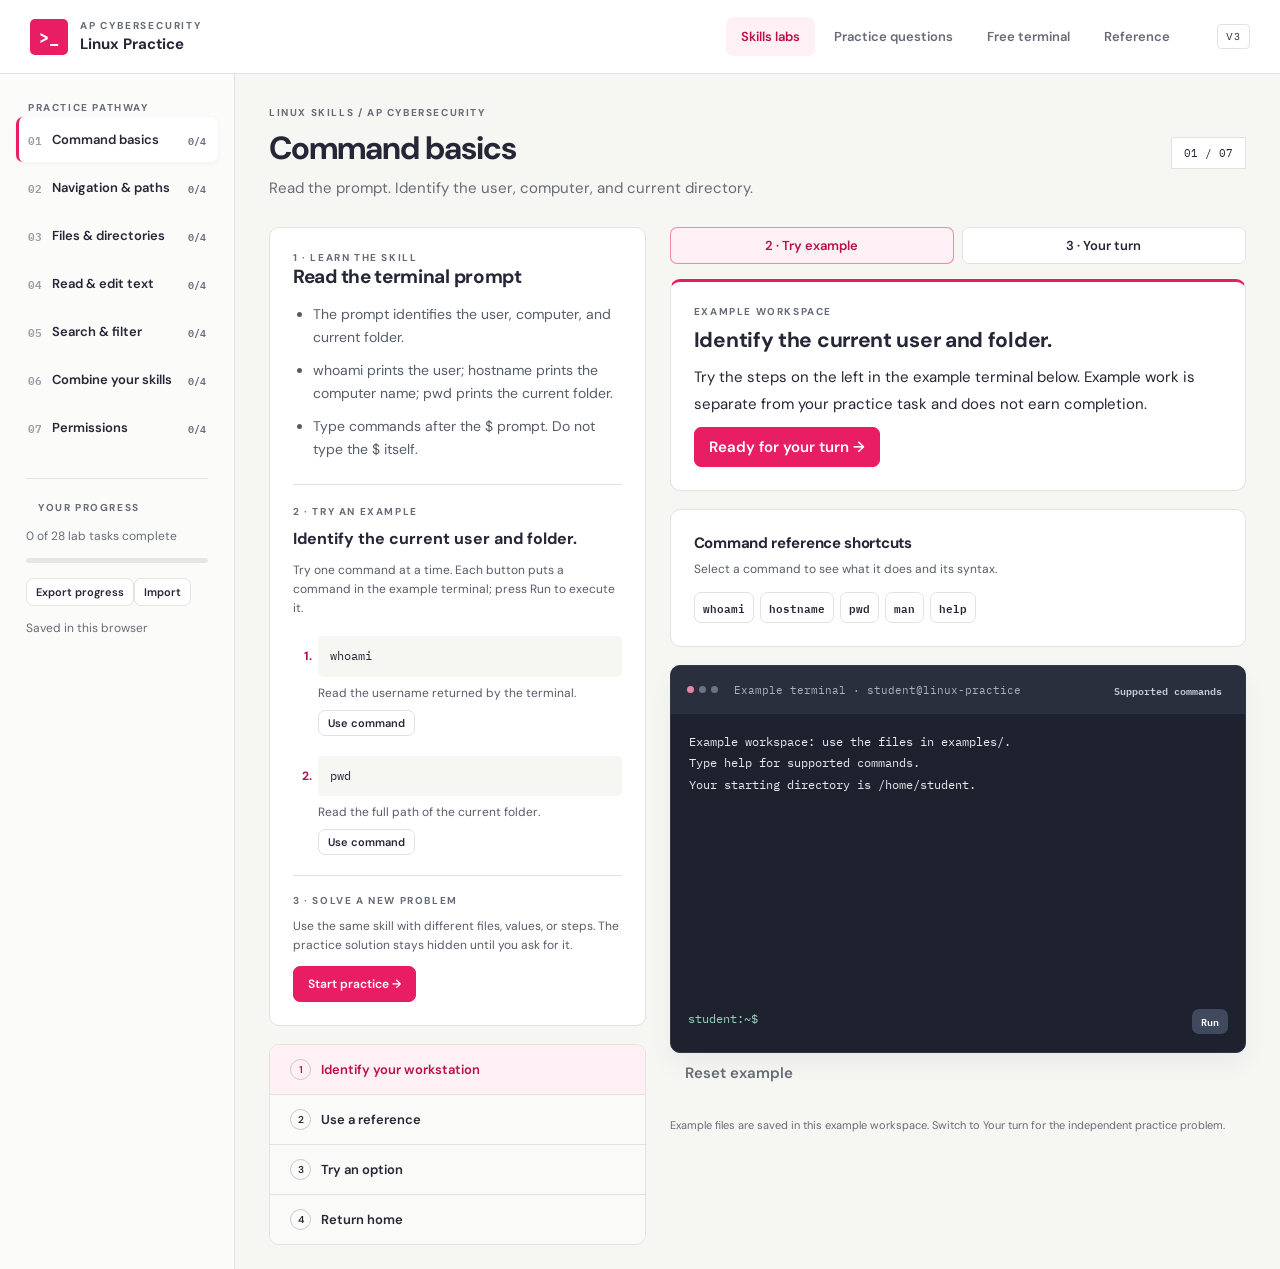
==== index.html @ 752f6fac "Release V3: guided examples and independent practice" ====
<!doctype html>
<html lang="en"><head><meta charset="utf-8"><meta name="viewport" content="width=device-width,initial-scale=1"><meta name="description" content="Linux command practice: hands-on tasks, a practice terminal, command reference, and quiz preparation for AP Cybersecurity."><title>Linux Practice · AP Cybersecurity</title><style>@import url('https://fonts.googleapis.com/css2?family=DM+Sans:wght@400;500;600;700&family=IBM+Plex+Mono:wght@400;500;600&display=swap');
:root{--pink:#e91d63;--pink-dark:#ba1048;--ink:#252736;--muted:#666b76;--paper:#f6f6f3;--line:#e2e3df;--green:#166d54;--mono:'IBM Plex Mono',Consolas,monospace;--sans:'DM Sans',system-ui,sans-serif}*{box-sizing:border-box}body{margin:0;font-family:var(--sans);color:var(--ink);background:var(--paper);font-size:15px}button,input,select,textarea{font:inherit}button{cursor:pointer}button:disabled{cursor:default;opacity:.5}button,a,input,textarea,select{outline-offset:4px}button:focus-visible,a:focus-visible,input:focus-visible,textarea:focus-visible,select:focus-visible{outline:3px solid #e91d6380}button{border:1px solid var(--line);background:white;border-radius:7px;padding:9px 14px;color:var(--ink);font-weight:600}button:hover{border-color:#aeb0b8}button.primary{background:var(--pink);border-color:var(--pink);color:white}button.primary:hover{background:var(--pink-dark)}button.quiet{background:transparent;border-color:transparent;color:var(--muted)}code,kbd{font-family:var(--mono);font-size:.9em}code{background:#f1f0ed;padding:2px 5px;border-radius:3px}pre{white-space:pre-wrap;font-family:var(--mono);font-size:13px;line-height:1.7}a{color:var(--pink-dark)}header{background:#fff;border-bottom:1px solid var(--line);display:flex;align-items:center;gap:32px;padding:17px 30px;position:sticky;top:0;z-index:5}.brand{display:flex;align-items:center;gap:12px;font-weight:700;white-space:nowrap}.brand-icon{background:var(--pink);color:white;font-family:var(--mono);padding:7px 9px;border-radius:5px;font-size:17px}.brand small{display:block;font-size:10px;color:var(--muted);letter-spacing:1.8px;margin-bottom:2px}.topnav{display:flex;gap:4px;margin-left:auto}.topnav button{border:0;background:transparent;color:var(--muted);padding:11px 15px;font-size:13px}.topnav button.active{color:var(--pink-dark);background:#fff0f5}.draft{font-size:10px;border:1px solid var(--line);padding:5px 8px;border-radius:4px;letter-spacing:1px}.layout{display:grid;grid-template-columns:235px minmax(0,1fr);min-height:calc(100vh - 78px)}aside{border-right:1px solid var(--line);padding:27px 16px;background:#fbfbf9}aside .eyebrow{padding-left:12px}.eyebrow{font-size:10px;font-weight:700;letter-spacing:1.6px;color:var(--muted);text-transform:uppercase}.module{display:flex;align-items:center;gap:10px;border:0;background:transparent;text-align:left;width:100%;padding:13px 12px;margin:3px 0;font-size:13px;border-radius:7px}.module.active{background:white;box-shadow:0 1px 5px #1c24340b;border-left:3px solid var(--pink);padding-left:9px}.module .num{font-family:var(--mono);font-size:11px;color:#989ba3}.module .count{margin-left:auto;font-family:var(--mono);font-size:10px;color:var(--muted)}.module.done .num{color:var(--green)}.sidebar-bottom{border-top:1px solid var(--line);margin:28px 10px 0;padding-top:22px}.sidebar-bottom p{font-size:12px;line-height:1.7;color:var(--muted)}.progress-track{height:5px;background:#e7e7e2;border-radius:4px;margin:10px 0}.progress-track span{display:block;height:100%;background:var(--pink);border-radius:4px}.sidebar-bottom button{font-size:11px;padding:6px 9px;margin-top:5px}.workspace{padding:32px 34px 24px;min-width:0;max-width:1600px;width:100%;margin:auto}.heading{display:flex;justify-content:space-between;align-items:center;gap:20px;margin-bottom:27px}.heading h1{font-size:32px;letter-spacing:-1px;margin:8px 0 7px;font-weight:700}.heading p{color:var(--muted);margin:0;line-height:1.6}.unit-tag{border:1px solid var(--line);background:white;padding:8px 12px;font-family:var(--mono);font-size:11px;white-space:nowrap}.labgrid{display:grid;grid-template-columns:minmax(290px,.85fr) minmax(380px,1.3fr);gap:24px;align-items:start}.card{background:white;border:1px solid var(--line);border-radius:10px;overflow:hidden}.card-pad{padding:23px}.card h2{font-size:19px;letter-spacing:-.3px;margin:0 0 12px}.card p{font-size:14px;line-height:1.75;margin:10px 0;color:#565c68}.sample{background:#f7f7f4;border-left:3px solid #d8dad4;padding:12px 15px;margin:16px 0 0}.sample pre{margin:7px 0;color:#454958}.sample .eyebrow{font-size:9px}.tasks{border-top:1px solid var(--line)}.taskbutton{width:100%;border:0;border-radius:0;border-bottom:1px solid var(--line);display:flex;align-items:center;gap:10px;text-align:left;padding:14px 20px;background:#fafaf8;font-size:13px}.taskbutton:last-child{border-bottom:0}.taskbutton.selected{background:#fff0f5;color:var(--pink-dark)}.task-dot{border:1px solid #c7c9cf;width:21px;height:21px;border-radius:50%;font-size:10px;display:inline-grid;place-items:center;flex-shrink:0}.task-dot.complete{color:var(--green);border-color:var(--green);background:#edf8f3}.task-detail{margin-bottom:18px;border-top:3px solid var(--pink)}.task-detail h2{font-size:21px;line-height:1.3;margin:9px 0}.task-detail p{color:var(--ink);font-size:15px}.row{display:flex;align-items:center;gap:8px;flex-wrap:wrap}.row.between{justify-content:space-between}.pill{font-size:10px;padding:4px 8px;border-radius:20px;background:#f0f0ed;color:var(--muted);font-weight:600}.feedback{padding:12px 14px;border-radius:6px;margin-top:14px;font-size:13px;line-height:1.6;background:#f7f5eb;border:1px solid #e6dfc6;color:#655522}.feedback.success{background:#eaf7f0;border-color:#c9e5d6;color:#195a40}.feedback.error{background:#fff0f2;border-color:#f3d5dc;color:#942446}.hint{padding:12px 0;font-size:13px;color:var(--muted);line-height:1.7}.hint pre{background:#f7f7f4;padding:12px}.terminal{background:#1d222e;border:1px solid #303749;border-radius:10px;color:#e8eaf0;overflow:hidden;box-shadow:0 12px 24px #1820300c}.terminal-top{background:#292f3d;padding:12px 16px;display:flex;align-items:center;gap:7px;font-size:11px;font-family:var(--mono);color:#a9b0c0}.lights{display:flex;gap:5px;margin-right:9px}.lights i{height:7px;width:7px;display:block;border-radius:50%;background:#6d7383}.lights i:first-child{background:#e587a7}.terminal-top button{margin-left:auto;padding:3px 7px;color:#c8cdda;background:transparent;border:0;font-size:10px}.terminal-output{height:285px;overflow:auto;padding:17px 18px 8px;white-space:pre-wrap;overflow-wrap:anywhere;font:12px/1.8 var(--mono)}.terminal-output .command{color:#a2d9c5}.terminal-output .error{color:#ffabc4}.terminal-form{display:flex;gap:9px;align-items:flex-start;padding:10px 17px 18px;font:12px/1.7 var(--mono)}.prompt{color:#99d3bc;white-space:nowrap}.terminal-form input{flex:1;min-width:40px;color:white;background:transparent;border:0;padding:0;outline-offset:5px;font:inherit}.terminal-form button{background:#41495e;color:white;border:0;padding:4px 9px;font-size:10px}.terminal-note{font-size:11px;color:var(--muted);line-height:1.7;margin:10px 2px}.reference-strip{display:flex;gap:6px;flex-wrap:wrap;margin:16px 0}.reference-strip button{font-family:var(--mono);font-size:11px;padding:5px 8px}.vm{margin-top:18px;border:1px dashed #c9cdc6;padding:15px 18px;border-radius:8px}.vm summary{cursor:pointer;font-size:12px;font-weight:700}.vm p{font-size:13px;line-height:1.7;color:var(--muted);margin-bottom:0}.bottomnote{font-size:11px;color:var(--muted);margin-top:25px}.quiz-layout{display:grid;grid-template-columns:290px minmax(0,1fr);gap:24px}.topic-choice{display:flex;align-items:center;gap:9px;margin:13px 0;font-size:13px}.topic-choice input{accent-color:var(--pink);width:16px;height:16px}.field{display:block;font-size:12px;font-weight:600;margin:20px 0 7px}select,.answer{width:100%;background:white;border:1px solid #cdd0d6;padding:12px;border-radius:6px}.answer{font-family:var(--mono);font-size:15px}.quiz-main{padding:30px;min-height:400px}.quiz-main h2{font-size:25px;line-height:1.4;margin:20px 0}.quiz-prompt{font-size:20px;line-height:1.5;margin:24px 0}.question-kind{font-size:10px;letter-spacing:1px;text-transform:uppercase;color:var(--pink-dark);font-weight:700}.option{display:block;text-align:left;width:100%;padding:14px;margin:9px 0;font-size:14px;font-weight:400}.option.selected{border:2px solid var(--pink);background:#fff5f8;padding:13px}.quiz-tools{margin-top:22px}.empty-mark{font:40px var(--mono);color:var(--pink);margin:15px 0}.stats{display:flex;gap:30px;margin:25px 0}.stat strong{display:block;font-size:30px}.stat span{font-size:12px;color:var(--muted)}.review-item{border-top:1px solid var(--line);padding:15px 0}.review-item p{margin:6px 0}.reference-grid{display:grid;grid-template-columns:repeat(3,minmax(0,1fr));gap:16px}.reference-entry{padding:20px}.reference-entry h2{font-family:var(--mono);color:var(--pink-dark);font-size:17px}.reference-entry pre{font-size:12px;margin:0;line-height:1.8}.search-input{width:100%;max-width:450px;padding:12px 15px;border:1px solid var(--line);border-radius:6px;margin:0 0 20px}.sandbox-layout{max-width:1000px;margin:auto}.sandbox-layout .terminal-output{height:420px}.sandbox-layout h2{font-size:20px}.sandbox-layout p{color:var(--muted);line-height:1.7}dialog{border:1px solid var(--line);border-radius:10px;padding:24px;width:min(700px,94vw);box-shadow:0 20px 100px #0004}dialog::backdrop{background:#11182770}dialog h2{font-size:20px;margin-top:0}dialog textarea{width:100%;height:300px;border:1px solid var(--line);padding:14px;font:14px/1.7 var(--mono);resize:vertical}.storage-status{font-size:10px;color:var(--muted);line-height:1.6}footer{margin-top:20px;color:var(--muted);font-size:11px}.sr-only{position:absolute;left:-10000px;top:auto;width:1px;height:1px;overflow:hidden}[hidden]{display:none!important}.skip{position:absolute;left:10px;top:-80px;z-index:99;background:white;padding:10px}.skip:focus{top:10px}#toast{position:fixed;bottom:20px;right:20px;background:#252736;color:white;padding:14px 20px;border-radius:8px;z-index:20;font-size:13px;max-width:90vw}
@media(min-width:1600px){.terminal-output{height:350px}.workspace{padding-top:40px}.labgrid{gap:30px}}
@media(max-width:1150px){header{padding:15px 20px;gap:10px}.layout{grid-template-columns:190px 1fr}.workspace{padding:25px 22px}.labgrid{grid-template-columns:1fr}.left-column{display:grid;grid-template-columns:1.2fr 1fr;gap:12px}.tasks{border:1px solid var(--line);border-radius:8px}.lesson-card{border:0}.lesson-card .card-pad{padding:10px 0}.reference-grid{grid-template-columns:repeat(2,1fr)}.quiz-layout{grid-template-columns:240px 1fr}}
@media(max-width:760px){header{position:static;flex-wrap:wrap}.brand{font-size:14px}.brand small{font-size:9px}.draft{margin-left:auto}.topnav{order:3;width:100%;justify-content:space-between;margin:6px 0 0}.topnav button{padding:9px 10px;font-size:12px}.layout{display:block}aside{padding:12px;border-right:0;border-bottom:1px solid var(--line)}aside>.eyebrow{display:none}.module-list{display:flex;overflow:auto;gap:5px}.module{min-width:165px;margin:0;padding:10px;font-size:12px}.sidebar-bottom{margin:8px 0 0;padding:10px 4px;display:flex;gap:10px;align-items:center;flex-wrap:wrap}.sidebar-bottom p,.sidebar-bottom .storage-status{margin:0}.sidebar-bottom .progress-track{width:70px}.sidebar-bottom .eyebrow{display:none}.workspace{padding:22px 16px}.heading{align-items:flex-start}.heading h1{font-size:27px}.unit-tag{display:none}.heading p{font-size:13px}.left-column{display:block}.lesson-card .card-pad{padding:0 0 18px}.tasks{margin-bottom:20px}.quiz-layout{display:block}.quiz-settings{margin-bottom:20px}.quiz-settings .topic-list{display:grid;grid-template-columns:1fr 1fr;gap:0 8px}.quiz-main{padding:22px}.reference-grid{grid-template-columns:1fr}.terminal-form{flex-wrap:wrap}.terminal-form input{min-width:100px}.prompt{font-size:10px}.terminal-output{font-size:11px}.terminal-form button{display:block}.card-pad{padding:19px}}
@media(prefers-reduced-motion:no-preference){button{transition:background .14s,border-color .14s}}

.command-shortcuts{margin-bottom:18px}.command-shortcuts h2{font-size:15px;margin:0}.command-shortcuts p{font-size:12px;margin:6px 0 12px}.command-shortcuts .reference-strip{margin:0}

.quiz-reference-entry{padding:12px 0;border-bottom:1px solid var(--line)}.quiz-reference-entry:last-child{border-bottom:0}.quiz-reference-entry pre{margin:0;font-weight:600;overflow-wrap:anywhere}.quiz-reference-entry p{margin:4px 0 0}

/* Task-specific lessons and separate example workspaces. */
.lesson-card .lesson-points{padding-left:20px;margin:14px 0 22px;font-size:14px;line-height:1.65;color:#565c68}.lesson-points li+li{margin-top:10px}
.worked-example{border-top:1px solid var(--line);padding-top:20px}.worked-example h3{font-size:16px;line-height:1.5;margin:9px 0}.worked-example .example-intro{font-size:12px;line-height:1.6}
.example-steps{padding-left:22px;margin:18px 0}.example-steps li{padding-left:3px;margin-bottom:20px}.example-steps li::marker{font-size:12px;font-weight:700;color:var(--pink-dark)}.example-steps pre{padding:10px 12px;background:#f6f6f3;border-radius:5px;overflow-wrap:anywhere;font-size:12px;line-height:1.7;margin:0}.example-steps p{font-size:12px;line-height:1.6;margin:7px 0}.example-steps button{font-size:11px;padding:5px 9px}
.lesson-next{border-top:1px solid var(--line);padding-top:18px}.lesson-next p{font-size:12px;line-height:1.6}.lesson-next button{font-size:12px}.left-column>.tasks{margin-top:18px}
.lab-modes{display:flex;gap:8px;margin-bottom:15px}.lab-modes button{flex:1;font-size:13px}.lab-modes button.active{background:#fff0f5;color:var(--pink-dark);border-color:#e91d6380}
@media(max-width:1150px){.left-column{display:block}.lesson-card{border:1px solid var(--line)}.lesson-card .card-pad{padding:22px}.left-column>.tasks{margin:16px 0 22px}}
</style></head>
<body><a class="skip" href="#main">Skip to practice</a><header><div class="brand"><span class="brand-icon" aria-hidden="true">&gt;_</span><div><small>AP CYBERSECURITY</small>Linux Practice</div></div><nav class="topnav" aria-label="Practice areas"><button data-view="labs">Skills labs</button><button data-view="quiz">Practice questions</button><button data-view="sandbox">Free terminal</button><button data-view="reference">Reference</button></nav><span class="draft">V3</span></header><div class="layout"><aside id="sidebar"></aside><main class="workspace" id="main" tabindex="-1"></main></div><div id="terminal-announcement" class="sr-only" aria-live="polite"></div><div id="toast" role="status" hidden></div><input type="file" id="import-file" accept="application/json,.json" hidden><dialog id="editor" aria-labelledby="editor-title"><h2 id="editor-title">Practice text editor</h2><p id="editor-path"></p><textarea id="editor-text" aria-label="File contents" spellcheck="false"></textarea><p id="editor-message"></p><div class="row"><button class="primary" id="save-editor">Save file</button><button id="close-editor">Cancel</button></div></dialog><dialog id="reference-dialog" aria-labelledby="reference-title"><h2 id="reference-title"></h2><pre id="reference-text"></pre><button id="close-reference">Close reference</button></dialog><script>const HOME='/home/student';
const MAN={
 pwd:'pwd\nPrint the current working directory.',ls:'ls [-aAl] [path]\nList entries. -a includes hidden entries and . and ..; -A omits . and ..; -l shows permissions and ownership.',cd:'cd [path]\nChange directory. No argument returns home. / is root, ~ is home, .. is the parent.',
 whoami:'whoami\nPrint the current username.',hostname:'hostname\nPrint the practice computer name.',mkdir:'mkdir [-p] directory...\nCreate directories. -p creates missing parent directories.',touch:'touch file...\nCreate an empty file if missing. Existing contents remain unchanged.',
 cat:'cat file...\nDisplay or concatenate file contents.',head:'head [-n number] file\nDisplay the first lines (10 by default).',tail:'tail [-n number] file\nDisplay the last lines (10 by default).',wc:'wc [-lwc] file...\nCount newline characters, words, and UTF-8 bytes.',
 cp:'cp [-r] source destination\nCopy a file. -r copies directories recursively.',mv:'mv source destination\nMove or rename a file or directory.',rm:'rm [-r] path...\nRemove files. -r removes directories recursively. Use rmdir for empty directories. This practice terminal does not implement interactive -i.',rmdir:'rmdir directory...\nRemove empty directories.',
 grep:'grep [-nicvF] pattern [file]\nPrint matching lines. -n adds line numbers, -i ignores case, -c counts matching lines, -v selects nonmatching lines, -F treats the pattern as literal text. Reads pipe input when no file is given.',find:'find [directory] [-name pattern] [-type f|d]\nFind matching paths recursively. Quote wildcard patterns, for example find . -name "*.txt".',
 echo:'echo [text...]\nDisplay text. > replaces file contents; >> appends. Quote text containing spaces or operators.',nano:'nano file\nOpen the practice text editor. Save changes to the same file.',chmod:'chmod mode file\nSet file permissions. Use three octal digits, or symbolic modes such as u+rw,go-rwx. Directory execute controls traversal.',
 history:'history\nDisplay commands entered in this practice area.',clear:'clear\nClear the terminal display. Command history remains available.',man:'man command\nRead a supported command reference. help lists commands.',help:'help\nList supported commands. This is a learning simulator, not a full Bash shell.',
 sort:'sort [file]\nSort lines alphabetically, or read pipe input.',uniq:'uniq [file]\nRemove adjacent duplicate lines, or read pipe input.'};
function tokenize(line){
 const ts=[];let v='',active=false,q=null;
 for(let i=0;i<line.length;i++) {const c=line[i];if(q){if(c===q)q=null;else if(c==='\\'&&q==='"'&&i+1<line.length)v+=line[++i];else v+=c;active=true;continue;}
 if(c==='"'||c==="'"){q=c;active=true;}else if(c==='\\'){if(i+1===line.length)throw Error('Trailing escape.');v+=line[++i];active=true;}else if(/\s/.test(c)){if(active){ts.push({v,op:false});v='';active=false;}}
 else if('|><;&'.includes(c)){if(active){ts.push({v,op:false});v='';active=false;}let op=c;if((c==='>'&&line[i+1]==='>')||(c==='&'&&line[i+1]==='&'))op+=line[++i];ts.push({v:op,op:true});}else{v+=c;active=true;}}
 if(q)throw Error('Unclosed quotation mark.');if(active)ts.push({v,op:false});return ts;
}
class Shell{
 constructor(snapshot){this.fs={};this.cwd=HOME;this.history=[];this.events=[];if(snapshot){this.fs=structuredClone(snapshot.fs);this.cwd=snapshot.cwd;this.history=snapshot.history||[];this.events=snapshot.events||[];}else this.seed();}
 seed(){const d=p=>this.fs[p]={type:'d',mode:0o755,owner:'student'};['/','/home',HOME,HOME+'/documents',HOME+'/documents/course',HOME+'/downloads',HOME+'/practice','/tmp','/etc'].forEach(d);
 const f=(p,text,mode=0o644)=>this.fs[p]={type:'f',text,mode,owner:'student'};
 f(HOME+'/documents/course/schedule.txt','Monday: Linux practice\nTuesday: Reading files\nWednesday: Searching\nThursday: Linux practice\nFriday: Review\n');
 f(HOME+'/documents/course/notes.txt','Paths identify locations.\nLinux names are case sensitive.\nOptions change command behavior.\nCopying preserves the source.\nMoving changes a location or name.\n');
 f(HOME+'/documents/.welcome.txt','Hidden files begin with a dot.\n');f(HOME+'/downloads/colors.txt','blue\nred\nblue\ngreen\n');
 f(HOME+'/documents/words.txt','Linux makes text searchable.\nlinux commands are case sensitive.\nPractice Linux every week.\nA final line with no keyword.\n');
 f(HOME+'/documents/visits.log','08:00 OPEN library\n08:05 CLOSE library\n08:10 OPEN studio\n08:15 OPEN library\n08:20 CLOSE studio\n');f(HOME+'/documents/private.txt','A practice file for permission exercises.\n',0o644);
 f('/etc/hostname','linux-practice\n');this.fs['/etc/hostname'].owner='root';this.fs['/etc'].owner='root';}
 snapshot(){return {fs:this.fs,cwd:this.cwd,history:this.history,events:this.events};}
 path(raw='.'){let p=raw==='~'?HOME:raw.startsWith('~/')?HOME+raw.slice(1):raw.startsWith('/')?raw:this.cwd+'/'+raw;const a=[];for(const bit of p.split('/')){if(!bit||bit==='.')continue;if(bit==='..')a.pop();else a.push(bit);}return '/'+a.join('/');}
 parent(p){return p.slice(0,p.lastIndexOf('/'))||'/';}
 can(p,bit){const n=this.fs[p];return !!n&&(((n.mode>>(n.owner==='student'?6:0))&bit)===bit);}
 traverse(p){let parent=this.parent(p);while(true){if(this.fs[parent]?.type!=='d')throw Error(parent+': No such directory');if(!this.can(parent,1))throw Error(parent+': Permission denied');if(parent==='/')break;parent=this.parent(parent);}}
 node(raw){const p=this.path(raw);this.traverse(p);const n=this.fs[p];if(!n)throw Error(raw+': No such file or directory');return [p,n];}
 read(raw){const [p,n]=this.node(raw);if(n.type!=='f')throw Error(raw+': Is a directory');if(!this.can(p,4))throw Error(raw+': Permission denied');return n.text;}
 write(raw,text,append=false){const p=this.path(raw),par=this.parent(p);this.node(par);if(this.fs[par].type!=='d')throw Error(par+': Not a directory');if(this.fs[p]?.type==='d')throw Error(raw+': Is a directory');if(this.fs[p]?!this.can(p,2):!this.can(par,3))throw Error(raw+': Permission denied');this.fs[p]={type:'f',mode:this.fs[p]?.mode??0o644,owner:this.fs[p]?.owner??'student',text:(append?(this.fs[p]?.text||''):'')+text};}
 children(p){return Object.keys(this.fs).filter(k=>k!==p&&this.parent(k)===p).sort();}
 glob(pattern){const re='^'+pattern.replace(/[.+^${}()|[\]\\]/g,'\\$&').replace(/\*/g,'.*').replace(/\?/g,'.')+'$';return new RegExp(re);}
 mode(n){return (n.type==='d'?'d':'-')+[6,3,0].map(s=>[4,2,1].map((b,i)=>n.mode>>s&b?'rwx'[i]:'-').join('')).join('');}
 run(line,record=true){try{const tokens=tokenize(line);if(!tokens.length)return {out:'',ok:true};if(record)this.history.push(line);let groups=[],g=[],join=null;for(const t of tokens){if(t.op&&[';','&&'].includes(t.v)){if(!g.length)throw Error('Missing command.');groups.push({tokens:g,join});g=[];join=t.v;}else g.push(t);}if(!g.length)throw Error('Missing command.');groups.push({tokens:g,join});let out='',edit=null,clear=false,status=0;for(const group of groups){if(group.join==='&&'&&status!==0)continue;try{const r=this.pipeline(group.tokens);out+=r.out;edit=r.edit||edit;clear=r.clear||clear;status=r.status||0;}catch(e){out+=e.message+'\n';status=1;}}return {out,ok:status===0,edit,clear};}catch(e){return {out:e.message+'\n',ok:false};}}
 pipeline(tokens){let redirect=null,append=false;const ri=tokens.findIndex(t=>t.op&&['>','>>'].includes(t.v));if(ri>=0){if(ri!==tokens.length-2||tokens[ri+1].op)throw Error('Use one filename after > or >>.');redirect=tokens[ri+1].v;append=tokens[ri].v==='>>';tokens=tokens.slice(0,ri);}const chunks=[[]];for(const t of tokens){if(t.op&&t.v==='|')chunks.push([]);else if(t.op)throw Error('Unsupported shell operator: '+t.v);else chunks.at(-1).push(t.v);}if(chunks.some(c=>!c.length))throw Error('Missing command before or after pipe.');let input=null,result;for(const args of chunks){const before=this.cwd;result=this.exec(args,input);this.events.push({type:'command',args,cwd:before,ok:!result.status});input=result.out;if((result.edit||result.clear)&&chunks.length>1)throw Error('This command cannot be used in a pipe.');}if(redirect){if(result.edit)throw Error('Save using the editor.');this.write(redirect,result.out,append);return {out:'',status:result.status};}return result;}
 exec(argv,input){const [cmd,...args]=argv;const out=s=>({out:s});const flags=args.filter(a=>a.startsWith('-'));const values=args.filter(a=>!a.startsWith('-'));const has=f=>flags.some(a=>a.slice(1).includes(f));const allow=letters=>{for(const a of flags)if(a.length<2||[...a.slice(1)].some(c=>!letters.includes(c)))throw Error(cmd+': Unsupported option '+a+' (see man '+cmd+')');};
 const exact=n=>{if(args.length!==n)throw Error(cmd+': Expected '+n+' argument'+(n===1?'':'s'));};
 if(args.includes('--help'))return out((MAN[cmd]||'No help for '+cmd)+'\n');
 if(cmd==='help')return out('Supported commands:\n'+Object.keys(MAN).join('  ')+'\n\nUse man COMMAND. Practice supports quotes, |, >, >>, ; and &&.\nNo variables, command substitution, scripts, network connections, or package installation.\n');
 if(cmd==='man'){exact(1);if(!MAN[args[0]])throw Error('No manual entry for '+args[0]);return out(MAN[args[0]]+'\n');}
 if(cmd==='pwd'){exact(0);return out(this.cwd+'\n');}if(cmd==='whoami'){exact(0);return out('student\n');}if(cmd==='hostname'){exact(0);return out('linux-practice\n');}
 if(cmd==='history')return out(this.history.map((h,i)=>`${i+1}  ${h}`).join('\n')+'\n');if(cmd==='clear')return {out:'',clear:true};
 if(cmd==='cd'){if(args.length>1)throw Error('cd: Too many arguments');const [p,n]=this.node(args[0]||HOME);if(n.type!=='d')throw Error('cd: Not a directory');if(!this.can(p,1))throw Error('cd: Permission denied');this.cwd=p;return out('');}
 if(cmd==='echo')return out(args.join(' ')+'\n');
 if(cmd==='ls'){allow('aAl');if(values.length>1)throw Error('ls: Use one path in this practice terminal');const [p,n]=this.node(values[0]||'.');if(n.type==='d'&&!this.can(p,4))throw Error('ls: Permission denied');let entries=n.type==='d'?this.children(p).filter(k=>has('a')||has('A')||!k.split('/').at(-1).startsWith('.')):[p];let names=entries.map(k=>({p:k,name:k.split('/').at(-1),n:this.fs[k]}));if(n.type==='d'&&has('a'))names=[{p,name:'.',n},{p:this.parent(p),name:'..',n:this.fs[this.parent(p)]},...names];return out(names.map(k=>has('l')?`${this.mode(k.n)}  ${k.n.owner}  students  ${k.name}`:k.name).join(has('l')?'\n':'  ')+(names.length?'\n':''));}
 if(cmd==='mkdir'){allow('p');if(!values.length)throw Error('mkdir: Missing directory');for(const raw of values){const p=this.path(raw);if(this.fs[p]){if(has('p')&&this.fs[p].type==='d')continue;throw Error(raw+': File exists');}const parts=p.split('/').slice(1);let cur='';for(let i=0;i<parts.length;i++){cur+='/'+parts[i];if(!this.fs[cur]){if(i<parts.length-1&&!has('p'))throw Error(raw+': Parent directory does not exist');this.node(this.parent(cur));if(!this.can(this.parent(cur),3))throw Error('mkdir: Permission denied');this.fs[cur]={type:'d',mode:0o755,owner:'student'};}else if(this.fs[cur].type!=='d')throw Error(cur+': Not a directory');}}return out('');}
 if(cmd==='touch'){allow('');if(!values.length)throw Error('touch: Missing filename');for(const f of values){if(this.fs[this.path(f)]){this.node(f);if(!this.can(this.path(f),2))throw Error('touch: Permission denied');}else this.write(f,'');}return out('');}
 if(cmd==='cat'){allow('');if(!values.length){if(input!==null)return out(input);throw Error('cat: Supply a file');}const text=values.map(f=>this.read(f)).join('');values.forEach(f=>this.events.push({type:'read',path:this.path(f)}));return out(text);}
 if(['head','tail'].includes(cmd)){let n=10,f;for(let i=0;i<args.length;i++){if(args[i]==='-n'){n=Number(args[++i]);if(!Number.isInteger(n)||n<0)throw Error(cmd+': Invalid line count');}else if(/^-[0-9]+$/.test(args[i]))n=Number(args[i].slice(1));else if(args[i].startsWith('-'))throw Error(cmd+': Unsupported option');else if(f)throw Error(cmd+': Use one file');else f=args[i];}const text=f?this.read(f):input;if(text===null||text===undefined)throw Error(cmd+': Missing file');let a=text.split('\n');if(a.at(-1)==='')a.pop();const chosen=cmd==='head'?a.slice(0,n):(n?a.slice(-n):[]);if(f)this.events.push({type:cmd,path:this.path(f),n});return out(chosen.join('\n')+(chosen.length?'\n':''));}
 if(cmd==='wc'){allow('lwc');const files=values.length?values:[null];return out(files.map(f=>{const text=f?this.read(f):input;if(text===null)throw Error('wc: Missing file');const counts={l:(text.match(/\n/g)||[]).length,w:text.trim()?text.trim().split(/\s+/).length:0,c:new TextEncoder().encode(text).length};const keys=flags.length?['l','w','c'].filter(k=>has(k)):['l','w','c'];return keys.map(k=>counts[k]).join(' ')+(f?' '+f:'');}).join('\n')+'\n');}
 if(cmd==='grep'){allow('nicvF');if(values.length<1||values.length>2)throw Error('grep: Use a pattern and optional file');const [pattern,f]=values,text=f?this.read(f):input;if(text===null)throw Error('grep: Missing file or pipe input');let re;try{re=has('F')?null:new RegExp(pattern,has('i')?'i':'');}catch{throw Error('grep: Invalid pattern');}let a=text.split('\n');if(a.at(-1)==='')a.pop();const matches=a.map((line,i)=>({line,i})).filter(x=>{const match=re?re.test(x.line):(has('i')?x.line.toLowerCase().includes(pattern.toLowerCase()):x.line.includes(pattern));return has('v')?!match:match;});this.events.push({type:'grep',path:f?this.path(f):null,pattern});if(has('c'))return {out:matches.length+'\n',status:matches.length?0:1};return {out:matches.map(x=>(has('n')?(x.i+1)+':':'')+x.line).join('\n')+(matches.length?'\n':''),status:matches.length?0:1};}
 if(cmd==='find'){let root='.',name='*',type=null,i=0;if(args[0]&&!args[0].startsWith('-'))root=args[i++];while(i<args.length){const flag=args[i++],val=args[i++];if(val===undefined)throw Error('find: Missing option value');if(flag==='-name')name=val;else if(flag==='-type'&&['f','d'].includes(val))type=val;else throw Error('find: Supported options are -name and -type f|d');}const [p]=this.node(root),re=this.glob(name);const paths=Object.keys(this.fs).filter(k=>(k===p||k.startsWith(p==='/'?'/':p+'/'))&&re.test(k.split('/').at(-1))&&(!type||this.fs[k].type===type)).sort();for(const k of paths)this.traverse(k);return out(paths.map(k=>root.startsWith('/')||root.startsWith('~')?k:(root==='.'?(k===p?'.':'./'+k.slice(p.length+1)):root.replace(/\/$/,'')+k.slice(p.length))).join('\n')+(paths.length?'\n':''));}
 if(['cp','mv'].includes(cmd)){allow(cmd==='cp'?'rR':'');if(values.length!==2)throw Error(cmd+': Supply source and destination');const [src,n]=this.node(values[0]);let dest=this.path(values[1]);if(this.fs[dest]?.type==='d')dest+='/'+src.split('/').at(-1);if(src===dest)throw Error(cmd+': Source and destination are the same');if(src==='/'||dest.startsWith(src+'/'))throw Error(cmd+': Cannot put a directory inside itself');if(n.type==='d'&&cmd==='cp'&&!has('r')&&!has('R'))throw Error('cp: -r required to copy a directory');this.node(this.parent(dest));if(!this.can(this.parent(dest),3)||cmd==='mv'&&!this.can(this.parent(src),3))throw Error(cmd+': Permission denied');if(this.fs[dest]?.type==='d'||this.fs[dest]&&n.type==='d')throw Error(cmd+': Destination already exists');const entries=Object.keys(this.fs).filter(k=>k===src||k.startsWith(src+'/'));for(const k of entries){this.traverse(k);if(cmd==='cp'&&this.fs[k].type==='f'&&!this.can(k,4))throw Error('cp: Permission denied');}if(this.fs[dest]&&!this.can(dest,2))throw Error(cmd+': Permission denied');for(const k of entries)this.fs[dest+k.slice(src.length)]=structuredClone(this.fs[k]);if(cmd==='mv'){for(const k of entries)delete this.fs[k];if(this.cwd===src||this.cwd.startsWith(src+'/'))this.cwd=dest+this.cwd.slice(src.length);}return out('');}
 if(['rm','rmdir'].includes(cmd)){allow(cmd==='rm'?'rR':'');if(!values.length)throw Error(cmd+': Missing path');for(const raw of values){const [p,n]=this.node(raw);if(p==='/'||p===HOME||this.cwd===p||this.cwd.startsWith(p+'/'))throw Error(cmd+': Cannot remove root, home, or the active directory');if(!this.can(this.parent(p),3))throw Error(cmd+': Permission denied');if(cmd==='rmdir'&&n.type!=='d')throw Error('rmdir: Not a directory');if(n.type==='d'&&this.children(p).length&&(cmd==='rmdir'||!has('r')&&!has('R')))throw Error(raw+': Directory not empty');if(cmd==='rm'&&n.type==='d'&&!has('r')&&!has('R'))throw Error('rm: Is a directory (use rmdir for an empty directory)');for(const k of Object.keys(this.fs))if(k===p||k.startsWith(p+'/'))delete this.fs[k];}return out('');}
 if(cmd==='chmod'){exact(2);const [p,n]=this.node(args[1]);if(n.owner!=='student')throw Error('chmod: Operation not permitted');const mode=args[0];if(/^[0-7]{3}$/.test(mode))n.mode=parseInt(mode,8);else{let next=n.mode;for(const part of mode.split(',')){const m=/^([ugoa]+)([+=-])([rwx]*)$/.exec(part);if(!m)throw Error('chmod: Use three octal digits or symbolic mode such as u+rw,go-rwx');let bits=0;for(const c of m[3])bits|={r:4,w:2,x:1}[c];for(const [c,shift]of [['u',6],['g',3],['o',0]])if(m[1].includes(c)||m[1].includes('a')){if(m[2]==='=')next=(next&~(7<<shift))|(bits<<shift);else if(m[2]==='+')next|=bits<<shift;else next&=~(bits<<shift);}}n.mode=next;}return out('');}
 if(cmd==='nano'){exact(1);const path=this.path(args[0]);if(this.fs[path])this.read(path);else this.node(this.parent(path));return {out:'',edit:{path,text:this.fs[path]?.text||''}};}
 if(['sort','uniq'].includes(cmd)){if(args.length>1)throw Error(cmd+': Use one file');const text=args.length?this.read(args[0]):input;if(text===null)throw Error(cmd+': Missing file or pipe input');let a=text.split('\n');if(a.at(-1)==='')a.pop();if(cmd==='sort')a.sort();else a=a.filter((x,i)=>!i||x!==a[i-1]);return out(a.join('\n')+(a.length?'\n':''));}
 throw Error(cmd+': Command is not supported in this practice terminal. Type help.');
 }
}


const exists=(s,p,type='f')=>s.fs[HOME+'/'+p]?.type===type;
const contents=(s,p)=>s.fs[HOME+'/'+p]?.text;
const read=(s,p)=>s.events.some(e=>e.type==='read'&&e.path===HOME+'/'+p);
const commands=s=>s.events.filter(e=>e.type==='command'&&e.ok);
const pathAt=(s,raw,cwd)=>{const previous=s.cwd;s.cwd=cwd;const result=s.path(raw);s.cwd=previous;return result;};
const task=(id,title,goal,hint,solution,check,vm)=>({id,title,goal,hint,solution,check,vm:vm||goal});
const TOPICS=[
 {id:'basics',label:'Command basics',short:'01',desc:'Read the prompt. Identify the user, computer, and current directory.',lesson:'A terminal accepts text commands. The shell interprets them. In student@linux-practice:~$, student is the user, linux-practice is the computer, and ~ means the home directory. Type the command after the prompt; do not copy the $ symbol.',example:'whoami\nhostname\npwd',terms:['whoami','hostname','pwd','man','help'],tasks:[
 task('identity','Identify your workstation','Run commands that display your username, the computer name, and your current directory.','Use whoami, hostname, and pwd.','whoami; hostname; pwd',s=>['whoami','hostname','pwd'].every(c=>commands(s).some(e=>e.args[0]===c)),'In your CYBER.ORG VM, run whoami, hostname, and pwd. Record the real output. It may differ from this practice terminal.'),
 task('help','Use a reference','Open the manual for ls. Then list the entries in your home directory.','man takes a command name as its argument.','man ls; ls',s=>commands(s).some(e=>e.args[0]==='man'&&e.args[1]==='ls')&&commands(s).some(e=>e.args[0]==='ls'&&e.cwd===HOME)),
 task('commandparts','Try an option','List your documents directory in long format.','The -l option changes the display.','ls -l ~/documents',s=>commands(s).some(e=>e.args[0]==='ls'&&e.args.some(v=>v.startsWith('-')&&v.includes('l'))&&pathAt(s,e.args.slice(1).find(v=>!v.startsWith('-'))||'.',e.cwd)===HOME+'/documents')),
 task('returnhome','Return home','Go to /tmp. Then return to your home directory and display its path.','cd with no argument returns to your home directory.','cd /tmp; cd; pwd',s=>s.cwd===HOME&&commands(s).some(e=>e.args[0]==='cd'&&pathAt(s,e.args[1]||HOME,e.cwd)==='/tmp')&&commands(s).some(e=>e.args[0]==='pwd'&&e.cwd===HOME))
 ]},
 {id:'navigation',label:'Navigation & paths',short:'02',desc:'Move through folders and locate hidden files.',lesson:'A path beginning with / starts at the filesystem root. A relative path starts in your current directory. .. means the parent, . means the current directory, and ~/documents expands to a location inside your home directory. Names are case sensitive. ls -a includes dotfiles.',example:'cd documents\nls -a\ncd course\npwd',terms:['pwd','ls','cd','find'],tasks:[
 task('locate','Find and read a file','Locate schedule.txt inside your home directory and display its contents.','Explore with ls and cd, or locate the file with find. Read it with cat.','find ~ -name schedule.txt; cat ~/documents/course/schedule.txt',s=>read(s,'documents/course/schedule.txt')),
 task('relative','Follow a relative path','From your home directory, enter documents/course using a relative path. Display the directory path.','Use cd documents/course, then pwd.','cd documents/course; pwd',s=>s.cwd===HOME+'/documents/course'&&commands(s).some(e=>e.args[0]==='cd'&&e.args[1]&&!e.args[1].startsWith('/')&&!e.args[1].startsWith('~'))&&commands(s).some(e=>e.args[0]==='pwd'&&e.cwd===HOME+'/documents/course')),
 task('hidden','Find a hidden file','Find the hidden welcome text file inside documents and display its contents.','ls -a displays filenames that start with a dot.','ls -a documents; cat documents/.welcome.txt',s=>read(s,'documents/.welcome.txt')),
 task('parent','Move up one level','Enter documents/course, move to its parent using .., and finish in documents.','The parent of course is documents.','cd documents/course; cd ..',s=>s.cwd===HOME+'/documents'&&s.history.some(h=>h.includes('cd ..')))
 ]},
 {id:'files',label:'Files & directories',short:'03',desc:'Create, copy, move, rename, and remove.',lesson:'mkdir creates directories. touch creates a file if it does not exist. cp copies and keeps the source. mv moves or renames. rm deletes files; rmdir removes empty directories. Run pwd and ls to check your location before changing files.',example:'mkdir practice/example\ncp documents/course/notes.txt practice/example/\nls practice/example',terms:['mkdir','touch','cp','mv','rm','rmdir'],tasks:[
 task('create','Build a folder','Create a folder named work in your home directory and an empty file named todo.txt inside it.','Create the directory before the file.','mkdir ~/work; touch ~/work/todo.txt',s=>exists(s,'work','d')&&exists(s,'work/todo.txt')&&contents(s,'work/todo.txt')===''),
 task('backup','Copy and rename','Create ~/backup. Copy documents/course/notes.txt into it as notes-copy.txt. Preserve the original.','cp accepts a destination filename. You can also copy first and then rename with mv.','mkdir ~/backup; cp ~/documents/course/notes.txt ~/backup/notes-copy.txt',s=>contents(s,'backup/notes-copy.txt')===s.initialNotes&&contents(s,'documents/course/notes.txt')===s.initialNotes),
 task('move','Move a file','Move downloads/colors.txt into practice and rename it palette.txt.','mv source destination moves and can rename in one command.','mv ~/downloads/colors.txt ~/practice/palette.txt',s=>!exists(s,'downloads/colors.txt')&&contents(s,'practice/palette.txt')==='blue\nred\nblue\ngreen\n'),
 task('cleanup','Remove working copies','Copy notes.txt into practice as temporary.txt. Display the copy, then remove it. Keep the original.','Use cp, cat, and rm. The checker also looks for the read step.','cp documents/course/notes.txt practice/temporary.txt; cat practice/temporary.txt; rm practice/temporary.txt',s=>read(s,'practice/temporary.txt')&&!exists(s,'practice/temporary.txt')&&contents(s,'documents/course/notes.txt')===s.initialNotes)
 ]},
 {id:'reading',label:'Read & edit text',short:'04',desc:'Inspect contents and make a small text file.',lesson:'cat prints a whole file. head and tail show the first or last lines. Use -n to choose how many. wc counts lines, words, and bytes; wc -l counts newline characters. nano opens this site’s practice editor. Its buttons replace the real nano keyboard interface.',example:'head -n 2 documents/course/schedule.txt\ntail -n 2 documents/course/schedule.txt\nwc -l documents/course/schedule.txt',terms:['cat','head','tail','wc','nano'],tasks:[
 task('firstlines','Read the beginning','Display only the first two lines of documents/course/schedule.txt.','head -n 2 FILE selects two lines.','head -n 2 documents/course/schedule.txt',s=>s.events.some(e=>e.type==='head'&&e.path===HOME+'/documents/course/schedule.txt'&&e.n===2)),
 task('lastlines','Read the end','Display only the last two lines of documents/visits.log.','Use tail with a line count.','tail -n 2 documents/visits.log',s=>s.events.some(e=>e.type==='tail'&&e.path===HOME+'/documents/visits.log'&&e.n===2)),
 task('write','Write a reminder','Create practice/reminder.txt containing the line: Check your current directory.','Use nano practice/reminder.txt or redirect echo output.','echo "Check your current directory." > practice/reminder.txt',s=>contents(s,'practice/reminder.txt')?.trim()==='Check your current directory.'),
 task('append','Keep the first line','Create practice/list.txt with two lines: Apples on the first line and Pears on the second.','> replaces contents. >> appends without replacing.','echo Apples > practice/list.txt; echo Pears >> practice/list.txt',s=>contents(s,'practice/list.txt')==='Apples\nPears\n')
 ]},
 {id:'search',label:'Search & filter',short:'05',desc:'Find files and select matching lines.',lesson:'find searches for file paths. grep searches inside text. grep is case sensitive unless you add -i. -n includes line numbers. -c counts matching lines, not occurrences within each line. Quote patterns containing spaces or wildcards.',example:'find documents -name "*.txt"\ngrep -n -i linux documents/words.txt',terms:['find','grep'],tasks:[
 task('findtxt','Find text files','Search inside documents for files whose names end in .txt.','Quote the pattern "*.txt" after -name.','find documents -name "*.txt"',s=>commands(s).some(e=>e.args[0]==='find'&&pathAt(s,e.args[1]||'.',e.cwd)===HOME+'/documents'&&e.args.includes('-name')&&e.args.includes('*.txt'))),
 task('matching','Select lines','Save every schedule line containing Monday to practice/monday.txt.','Use grep and redirect its output to a file.','grep Monday documents/course/schedule.txt > practice/monday.txt',s=>contents(s,'practice/monday.txt')==='Monday: Linux practice\n'),
 task('case','Ignore case','Save all lines containing linux, regardless of capitalization, from documents/words.txt to practice/linux-lines.txt.','Use grep -i. There are three matching lines.','grep -i linux documents/words.txt > practice/linux-lines.txt',s=>contents(s,'practice/linux-lines.txt')==='Linux makes text searchable.\nlinux commands are case sensitive.\nPractice Linux every week.\n'),
 task('count','Count matching lines','Count lines containing OPEN in documents/visits.log and save only the number to practice/open-count.txt.','grep -c returns the number of matching lines.','grep -c OPEN documents/visits.log > practice/open-count.txt',s=>contents(s,'practice/open-count.txt')==='3\n')
 ]},
 {id:'sequence',label:'Combine your skills',short:'06',desc:'Use command sequences, pipes, and redirection.',lesson:'A pipe (|) sends the output of one command to the input of another. > writes output to a file and replaces existing contents. >> appends. Commands can be entered one at a time. This practice terminal also supports ; and && to sequence successful commands.',example:'cat documents/course/schedule.txt | grep Linux\ngrep Linux documents/course/schedule.txt > practice/linux-days.txt',terms:['grep','cat','sort','uniq','cp','mv','echo'],tasks:[
 task('pipeline','Filter twice','Use a pipe to select only visits.log lines containing both OPEN and library. Save them to practice/library-open.txt.','Pipe the output of one grep into a second grep.','grep OPEN documents/visits.log | grep library > practice/library-open.txt',s=>contents(s,'practice/library-open.txt')==='08:00 OPEN library\n08:15 OPEN library\n'&&s.history.some(h=>tokenize(h).some(t=>t.op&&t.v==='|'))),
 task('organize','Create an organized copy','Create practice/review. Copy schedule.txt there as week.txt, and create an empty questions.txt beside it. Preserve the original schedule.','You need a directory, a copied file with a new name, and a second empty file.','mkdir practice/review; cp documents/course/schedule.txt practice/review/week.txt; touch practice/review/questions.txt',s=>contents(s,'practice/review/week.txt')===s.initialSchedule&&contents(s,'documents/course/schedule.txt')===s.initialSchedule&&contents(s,'practice/review/questions.txt')===''),
 task('extract','Build a short file','Create practice/first-three.txt containing exactly the first three schedule lines. Then display your new file.','Redirect head output, then use cat to verify the result.','head -n 3 documents/course/schedule.txt > practice/first-three.txt; cat practice/first-three.txt',s=>contents(s,'practice/first-three.txt')==='Monday: Linux practice\nTuesday: Reading files\nWednesday: Searching\n'&&read(s,'practice/first-three.txt')),
 task('independent','Independent challenge','Create ~/finished. Put a copy of notes.txt there named reference.txt and a file named linux-days.txt containing only schedule lines with Linux. Leave both originals unchanged.','Break the goal into three steps: create the directory, copy the notes, filter the schedule.','mkdir ~/finished; cp ~/documents/course/notes.txt ~/finished/reference.txt; grep Linux ~/documents/course/schedule.txt > ~/finished/linux-days.txt',s=>contents(s,'finished/reference.txt')===s.initialNotes&&contents(s,'finished/linux-days.txt')==='Monday: Linux practice\nThursday: Linux practice\n'&&contents(s,'documents/course/notes.txt')===s.initialNotes&&contents(s,'documents/course/schedule.txt')===s.initialSchedule)
 ]},
 {id:'permissions',label:'Permissions',short:'07',desc:'Read permissions and make controlled changes. Assign when ready.',lesson:'ls -l shows permissions for the owner, group, and others. r=4, w=2, x=1. chmod 600 gives the owner read/write and everyone else no access. Symbolic modes such as u+rw,go-rwx can express the same result. chown changes ownership and may require privileges; use it later in the real VM.',example:'ls -l documents/private.txt\nchmod 600 documents/private.txt\nls -l documents/private.txt',terms:['ls','chmod'],tasks:[
 task('private','Restrict a file','Set documents/private.txt so its owner can read and write, with no access for group or others.','Use 600 or u=rw,go=.','chmod 600 documents/private.txt',s=>s.fs[HOME+'/documents/private.txt'].mode===0o600),
 task('groupread','Allow group reading','Set documents/private.txt to owner read/write, group read, and no access for others.','The three numeric positions are owner, group, others.','chmod 640 documents/private.txt',s=>s.fs[HOME+'/documents/private.txt'].mode===0o640),
 task('readonly','Make a read-only copy','Copy notes.txt to practice/read-only.txt. Allow everyone to read it and nobody to write or execute it.','Copy first, then set mode 444.','cp documents/course/notes.txt practice/read-only.txt; chmod 444 practice/read-only.txt',s=>contents(s,'practice/read-only.txt')===s.initialNotes&&s.fs[HOME+'/practice/read-only.txt'].mode===0o444),
 task('scriptmode','Set executable permissions','Create an empty practice/run.sh file. Give its owner read/write/execute, its group read/execute, and others no access.','Use mode 750. The .sh extension alone does not set permissions or make this terminal execute scripts.','touch practice/run.sh; chmod 750 practice/run.sh',s=>exists(s,'practice/run.sh')&&s.fs[HOME+'/practice/run.sh'].mode===0o750)
 ]}
];

const LESSONS={
  "identity": {
    "title": "Read the terminal prompt",
    "points": [
      "The prompt identifies the user, computer, and current folder.",
      "whoami prints the user; hostname prints the computer name; pwd prints the current folder.",
      "Type commands after the $ prompt. Do not type the $ itself."
    ],
    "goal": "Identify the current user and folder.",
    "steps": [
      {
        "command": "whoami",
        "why": "Read the username returned by the terminal."
      },
      {
        "command": "pwd",
        "why": "Read the full path of the current folder."
      }
    ]
  },
  "help": {
    "title": "Ask a command for help",
    "points": [
      "man takes a command name as its argument.",
      "A manual explains what the command does and which options it accepts."
    ],
    "goal": "Read about pwd, then use it.",
    "steps": [
      {
        "command": "man pwd",
        "why": "Look up the command before trying it."
      },
      {
        "command": "pwd",
        "why": "Use the command to display your current folder."
      }
    ]
  },
  "commandparts": {
    "title": "Command, option, path",
    "points": [
      "A command names the action. An option changes its behavior.",
      "In ls -l downloads, ls is the command, -l is the option, and downloads is the path."
    ],
    "goal": "Inspect downloads using a detailed listing.",
    "steps": [
      {
        "command": "ls downloads",
        "why": "List just the entry names."
      },
      {
        "command": "ls -l downloads",
        "why": "Compare the long listing: permissions, owner, size, and name."
      }
    ]
  },
  "returnhome": {
    "title": "Return to your home folder",
    "points": [
      "cd changes the current directory.",
      "cd with no argument, or cd ~, returns to your home directory.",
      "Use pwd to confirm where you ended up."
    ],
    "goal": "Visit /etc, then return home.",
    "steps": [
      {
        "command": "cd /etc",
        "why": "Move to an absolute path outside your home folder."
      },
      {
        "command": "cd ~",
        "why": "Use ~ as a shortcut to your home folder."
      },
      {
        "command": "pwd",
        "why": "Verify that you are back in /home/student."
      }
    ]
  },
  "locate": {
    "title": "Locate a file, then read it",
    "points": [
      "find searches for file paths; cat displays a file’s text.",
      "After finding a file, pass its full or relative path to cat."
    ],
    "goal": "Find agenda.txt in the example folders and read it.",
    "steps": [
      {
        "command": "find examples -name agenda.txt",
        "why": "Search the example folders for this exact filename."
      },
      {
        "command": "cat examples/club/agenda.txt",
        "why": "Read the file at the path returned by find."
      }
    ]
  },
  "relative": {
    "title": "Navigate with relative paths",
    "points": [
      "A relative path starts from your current directory.",
      "A path can contain several folders separated by /.",
      "Use pwd to check the resulting full path."
    ],
    "goal": "Enter examples/club from your home folder.",
    "steps": [
      {
        "command": "cd examples/club",
        "why": "Follow two folders using a relative path."
      },
      {
        "command": "pwd",
        "why": "The full path should end with /examples/club."
      }
    ]
  },
  "hidden": {
    "title": "Reveal hidden filenames",
    "points": [
      "Names beginning with a dot are normally hidden by ls.",
      "ls -a includes hidden entries. The dot is part of the filename."
    ],
    "goal": "Find and read the hidden tip inside examples.",
    "steps": [
      {
        "command": "ls examples",
        "why": "Look at the visible entries first."
      },
      {
        "command": "ls -a examples",
        "why": "Notice the extra .tip.txt entry."
      },
      {
        "command": "cat examples/.tip.txt",
        "why": "Include the leading dot when reading the file."
      }
    ]
  },
  "parent": {
    "title": "Move to the parent folder",
    "points": [
      ".. means the parent of your current folder.",
      ". means the current folder. Neither is a normal filename."
    ],
    "goal": "Move from examples/club to examples.",
    "steps": [
      {
        "command": "cd examples/club",
        "why": "Start two levels below your home folder."
      },
      {
        "command": "cd ..",
        "why": "Move up exactly one level."
      },
      {
        "command": "pwd",
        "why": "Check that the path now ends with /examples."
      }
    ]
  },
  "create": {
    "title": "Create a folder and a file",
    "points": [
      "mkdir creates a folder. touch creates an empty file if it is missing.",
      "Create the parent folder before creating a file inside it."
    ],
    "goal": "Create an example folder containing an empty checklist.",
    "steps": [
      {
        "command": "mkdir examples/project",
        "why": "Create the parent folder."
      },
      {
        "command": "touch examples/project/checklist.txt",
        "why": "Create a file inside that folder."
      },
      {
        "command": "ls examples/project",
        "why": "Verify that the file exists."
      }
    ]
  },
  "backup": {
    "title": "Copy while keeping the original",
    "points": [
      "cp takes a source path and a destination path.",
      "A destination can include a new filename. Copying leaves the source in place."
    ],
    "goal": "Make a renamed copy of the example club notes.",
    "steps": [
      {
        "command": "mkdir examples/archive",
        "why": "Create a destination folder."
      },
      {
        "command": "cp examples/club/notes.txt examples/archive/club-copy.txt",
        "why": "Copy the text and give the copy a new name."
      },
      {
        "command": "ls examples/club; ls examples/archive",
        "why": "Check that both the original and copy exist."
      }
    ]
  },
  "move": {
    "title": "Move and rename with mv",
    "points": [
      "mv takes a source and destination, just like cp.",
      "Moving removes the source entry. A new destination filename also renames it."
    ],
    "goal": "Move the example color file into the club folder with a new name.",
    "steps": [
      {
        "command": "mv examples/colors.txt examples/club/swatches.txt",
        "why": "Move and rename the file in one command."
      },
      {
        "command": "ls examples; ls examples/club",
        "why": "Check that only the destination contains the moved file."
      }
    ]
  },
  "cleanup": {
    "title": "Inspect a copy before deleting it",
    "points": [
      "Use cp to make a working copy without changing the original.",
      "Use cat to inspect it, then rm to remove only the copy."
    ],
    "goal": "Create, inspect, and remove a scratch copy of the example agenda.",
    "steps": [
      {
        "command": "cp examples/club/agenda.txt examples/scratch.txt",
        "why": "Make a temporary working copy."
      },
      {
        "command": "cat examples/scratch.txt",
        "why": "Confirm that this is the copy you intended to remove."
      },
      {
        "command": "rm examples/scratch.txt",
        "why": "Remove the scratch copy; the agenda remains in club."
      }
    ]
  },
  "firstlines": {
    "title": "Read the beginning of a file",
    "points": [
      "head shows the beginning of a file.",
      "-n chooses the number of lines; without it, head shows ten."
    ],
    "goal": "Display the first three lines of the example club notes.",
    "steps": [
      {
        "command": "cat examples/club/notes.txt",
        "why": "Look at the whole file for comparison."
      },
      {
        "command": "head -n 3 examples/club/notes.txt",
        "why": "Limit the output to the first three lines."
      }
    ]
  },
  "lastlines": {
    "title": "Read the end of a file",
    "points": [
      "tail shows the end of a file.",
      "-n selects how many final lines to display."
    ],
    "goal": "Read the last three lines of the example club agenda.",
    "steps": [
      {
        "command": "tail -n 3 examples/club/agenda.txt",
        "why": "Read from the end instead of the beginning."
      },
      {
        "command": "wc -l examples/club/agenda.txt",
        "why": "Count the file’s total lines for comparison."
      }
    ]
  },
  "write": {
    "title": "Write one line to a file",
    "points": [
      "echo prints the text you give it.",
      "> sends that output into a file, replacing any previous contents.",
      "Quote text containing spaces so it stays together."
    ],
    "goal": "Write a short example reminder and inspect it.",
    "steps": [
      {
        "command": "echo \"Bring your notebook.\" > examples/reminder.txt",
        "why": "Create a file containing one line."
      },
      {
        "command": "cat examples/reminder.txt",
        "why": "Check the exact text you saved."
      }
    ]
  },
  "append": {
    "title": "Append without erasing",
    "points": [
      "> creates or replaces a file’s contents.",
      ">> adds new output at the end, preserving existing text."
    ],
    "goal": "Create an example list containing Red and Blue on separate lines.",
    "steps": [
      {
        "command": "echo Red > examples/list.txt",
        "why": "Start a new file with the first line."
      },
      {
        "command": "echo Blue >> examples/list.txt",
        "why": "Append the second line instead of replacing the first."
      },
      {
        "command": "cat examples/list.txt",
        "why": "Verify that both lines are still present."
      }
    ]
  },
  "findtxt": {
    "title": "Find files by name",
    "points": [
      "find searches folder paths, not the text inside files.",
      "-name selects filenames matching a pattern. * means any sequence of characters.",
      "Quote wildcard patterns so the pattern reaches find as intended."
    ],
    "goal": "Find .log files under the example folder.",
    "steps": [
      {
        "command": "find examples -name \"*.log\"",
        "why": "Search all example subfolders for names ending in .log."
      }
    ]
  },
  "matching": {
    "title": "Select and save matching lines",
    "points": [
      "grep selects lines containing a pattern.",
      "Match capitalization exactly unless you use -i.",
      "Add > and a filename to save the selected lines."
    ],
    "goal": "Save the example agenda line containing Tuesday.",
    "steps": [
      {
        "command": "grep Tuesday examples/club/agenda.txt",
        "why": "Preview the matching line before saving it."
      },
      {
        "command": "grep Tuesday examples/club/agenda.txt > examples/tuesday.txt",
        "why": "Save that line into a new file."
      },
      {
        "command": "cat examples/tuesday.txt",
        "why": "Read the saved result."
      }
    ]
  },
  "case": {
    "title": "Search regardless of capitalization",
    "points": [
      "grep is case sensitive by default.",
      "-i treats uppercase and lowercase letters as equivalent."
    ],
    "goal": "Save every example line containing shell in any capitalization.",
    "steps": [
      {
        "command": "grep shell examples/words.txt",
        "why": "Notice that this matches only lowercase shell."
      },
      {
        "command": "grep -i shell examples/words.txt > examples/shell-lines.txt",
        "why": "Include Shell as well as shell and save the result."
      },
      {
        "command": "cat examples/shell-lines.txt",
        "why": "Verify that both matching lines were saved."
      }
    ]
  },
  "count": {
    "title": "Count matching lines",
    "points": [
      "grep -c returns a count instead of the matching text.",
      "The count is matching lines, even if a word occurs twice on one line."
    ],
    "goal": "Count example log lines containing CLOSE and save the number.",
    "steps": [
      {
        "command": "grep -n CLOSE examples/visits.log",
        "why": "Preview the matching lines with their line numbers."
      },
      {
        "command": "grep -c CLOSE examples/visits.log > examples/close-count.txt",
        "why": "Save just the count, not the log text."
      },
      {
        "command": "cat examples/close-count.txt",
        "why": "The example file contains one matching line."
      }
    ]
  },
  "pipeline": {
    "title": "Connect two filters with a pipe",
    "points": [
      "A pipe (|) passes the first command’s output to the next command.",
      "Two grep filters keep only lines matching both patterns.",
      "Put a redirect at the end to save the final result."
    ],
    "goal": "Save example log entries containing both OPEN and office.",
    "steps": [
      {
        "command": "grep OPEN examples/visits.log | grep office",
        "why": "Filter by status first, then by location."
      },
      {
        "command": "grep OPEN examples/visits.log | grep office > examples/office-open.txt",
        "why": "Save only the result of both filters."
      }
    ]
  },
  "organize": {
    "title": "Build an organized working folder",
    "points": [
      "Break a multi-step goal into smaller changes.",
      "Create the folder, copy a source file, then add any empty files.",
      "Check the finished folder with ls."
    ],
    "goal": "Make an example meeting folder with a copied agenda and an empty list.",
    "steps": [
      {
        "command": "mkdir examples/meeting",
        "why": "Create the destination."
      },
      {
        "command": "cp examples/club/agenda.txt examples/meeting/plan.txt",
        "why": "Copy and rename the agenda."
      },
      {
        "command": "touch examples/meeting/attendees.txt",
        "why": "Create a separate empty file."
      },
      {
        "command": "ls examples/meeting",
        "why": "Check the two filenames."
      }
    ]
  },
  "extract": {
    "title": "Save part of a file",
    "points": [
      "head can select a file’s first lines.",
      "Redirect the selected output, then use cat to verify the new file."
    ],
    "goal": "Save and display the first two example club-note lines.",
    "steps": [
      {
        "command": "head -n 2 examples/club/notes.txt > examples/short-notes.txt",
        "why": "Create a shorter file without changing the original."
      },
      {
        "command": "cat examples/short-notes.txt",
        "why": "Verify the saved result, rather than only the source."
      }
    ]
  },
  "independent": {
    "title": "Combine familiar skills",
    "points": [
      "Plan the result before choosing commands.",
      "Use mkdir for a destination, cp for an unchanged copy, and grep for selected text.",
      "Preserve originals when the goal asks for copies."
    ],
    "goal": "Create an example handout folder with club notes and only Art agenda lines.",
    "steps": [
      {
        "command": "mkdir examples/handouts",
        "why": "Prepare the destination folder."
      },
      {
        "command": "cp examples/club/notes.txt examples/handouts/tips.txt",
        "why": "Copy the notes with a new filename."
      },
      {
        "command": "grep Art examples/club/agenda.txt > examples/handouts/art-days.txt",
        "why": "Make a second file containing only the selected agenda lines."
      },
      {
        "command": "ls examples/handouts",
        "why": "Verify that both files are present."
      }
    ]
  },
  "private": {
    "title": "Read the three permission groups",
    "points": [
      "Permissions describe the owner, group, and others, in that order.",
      "For each group, read = 4, write = 2, and execute = 1. Add the values.",
      "chmod changes access; ls -l lets you inspect it."
    ],
    "goal": "Give only the owner read access to an example note.",
    "steps": [
      {
        "command": "chmod 400 examples/club/notes.txt",
        "why": "4 gives the owner read access; both 0 digits remove all other access."
      },
      {
        "command": "ls -l examples/club/notes.txt",
        "why": "Expect -r-------- for the example file."
      }
    ]
  },
  "groupread": {
    "title": "Choose a mode for each group",
    "points": [
      "Each digit controls one group: owner, group, then others.",
      "6 = read + write; 4 = read only; 0 = no access.",
      "A read-only owner can have a different mode from the group."
    ],
    "goal": "Give the example note read access for owner and group only.",
    "steps": [
      {
        "command": "chmod 440 examples/club/notes.txt",
        "why": "Set owner read, group read, and no access for others."
      },
      {
        "command": "ls -l examples/club/notes.txt",
        "why": "Expect -r--r----- for the example file."
      }
    ]
  },
  "readonly": {
    "title": "Protect a copy from changes",
    "points": [
      "Copy first so permission changes apply only to the working copy.",
      "A mode with no write bit prevents writing through this practice terminal.",
      "Read and execute are separate permissions."
    ],
    "goal": "Make an example agenda copy readable only by its owner.",
    "steps": [
      {
        "command": "cp examples/club/agenda.txt examples/agenda-copy.txt",
        "why": "Keep the source unchanged."
      },
      {
        "command": "chmod 400 examples/agenda-copy.txt",
        "why": "Give the owner read access, with no write or execute bits."
      },
      {
        "command": "ls -l examples/agenda-copy.txt",
        "why": "Inspect the new copy’s mode."
      }
    ]
  },
  "scriptmode": {
    "title": "Set the execute bit deliberately",
    "points": [
      "Execute = 1. Read + execute = 5; read + write + execute = 7.",
      "A .sh filename does not itself grant execute permission.",
      "This practice terminal changes permission bits but does not run scripts."
    ],
    "goal": "Create an example script file that only its owner can read and execute.",
    "steps": [
      {
        "command": "touch examples/check.sh",
        "why": "Create the empty file first."
      },
      {
        "command": "chmod 500 examples/check.sh",
        "why": "Set owner read/execute and no access for anyone else."
      },
      {
        "command": "ls -l examples/check.sh",
        "why": "Expect -r-x------ for the example file."
      }
    ]
  }
};
function prepareExampleShell(snapshot){
 if(snapshot)return prepareShell(snapshot);
 const s=prepareShell();
 for(const path of ['examples','examples/club'])s.fs[HOME+'/'+path]={type:'d',mode:0o755,owner:'student'};
 const files={
 'examples/club/agenda.txt':'Monday: Robotics\nTuesday: Art\nWednesday: Robotics\nThursday: Music\nFriday: Art\n',
 'examples/club/notes.txt':'Arrive on time.\nBring a notebook.\nWork in pairs.\nSave your changes.\n',
 'examples/visits.log':'09:00 OPEN lab\n09:05 CLOSE lab\n09:10 OPEN office\n09:15 OPEN lab\n',
 'examples/words.txt':'Shell tools work with text.\nshell commands take arguments.\nRead a file before changing it.\n',
 'examples/.tip.txt':'A dot at the beginning hides a filename.\n',
 'examples/colors.txt':'orange\npurple\nteal\n'
 };
 for(const [path,text]of Object.entries(files))s.fs[HOME+'/'+path]={type:'f',text,mode:0o644,owner:'student'};
 return s;
}

function prepareShell(snapshot){const s=new Shell(snapshot);const original=new Shell();s.initialNotes=original.fs[HOME+'/documents/course/notes.txt'].text;s.initialSchedule=original.fs[HOME+'/documents/course/schedule.txt'].text;return s;}
const recall=(topic,prompt,answers,explanation)=>({topic,type:'recall',prompt,answers,explanation});
const command=(topic,prompt,answer,explanation)=>({topic,type:'command',prompt,answer,explanation});
const choice=(topic,prompt,options,correct,explanation)=>({topic,type:'interpret',prompt,options,correct,explanation});
const QUESTIONS=[
 recall('basics','Which command prints the current working directory?',['pwd'],'pwd means print working directory.'),
 recall('basics','Which command displays your username?',['whoami'],'whoami identifies the current user.'),
 command('basics','Open the manual for the ls command.','man ls','man takes the name of the command you want to learn about.'),
 recall('basics','Which command prints the computer’s name?',['hostname'],'hostname displays the system name.'),
 choice('basics','In grep -n Monday schedule.txt, which part is the option?',['grep','-n','Monday','schedule.txt'],1,'-n adds line numbers. Monday is the search pattern, and schedule.txt is the file.'),
 command('navigation','Starting in /home/student, change to the course folder inside documents.','cd documents/course','Either an absolute or relative path can reach the same directory.'),
 command('navigation','Starting in /home/student, list documents including hidden entries.','ls -a documents','-a includes dotfiles. -A also displays dotfiles but omits . and .. .'),
 command('navigation','Starting in /home/student, change to its parent directory.','cd ..','.. means the parent of the current directory.'),
 choice('navigation','You are in /home/student/documents. Where does cd ../downloads go?',['/home/student/downloads','/home/downloads','/downloads','/home/student/documents/downloads'],0,'Move to /home/student, then into downloads.'),
 choice('navigation','Which path starts at the filesystem root?',['documents/notes.txt','../notes.txt','/home/student/documents','./documents'],2,'An absolute path begins with /. The root directory differs from the root user.'),
 command('files','Create a folder named review in your current directory.','mkdir review','mkdir creates a directory.'),
 command('files','Create an empty file named draft.txt in your current directory.','touch draft.txt','touch creates a missing file without replacing existing file contents.'),
 command('files','Copy documents/course/notes.txt into practice, preserving its name.','cp documents/course/notes.txt practice/','cp preserves the source. A directory destination keeps the original filename.'),
 command('files','Rename downloads/colors.txt to downloads/palette.txt.','mv downloads/colors.txt downloads/palette.txt','mv can rename a file without changing its parent directory.'),
 choice('files','Which command removes an empty directory named old?',['rm old','rmdir old','touch old','cd old'],1,'rmdir removes empty directories. It reports an error for a nonempty directory.'),
 command('reading','Display documents/course/notes.txt.','cat documents/course/notes.txt','cat prints the contents of a text file.'),
 command('reading','Display the first two lines of documents/course/schedule.txt.','head -n 2 documents/course/schedule.txt','head -n 2 requests two lines.'),
 command('reading','Display the last two lines of documents/visits.log.','tail -n 2 documents/visits.log','tail reads from the end.'),
 command('reading','Count lines in documents/visits.log. Include the filename in the output.','wc -l documents/visits.log','wc -l counts newline characters. The supplied log ends each line with a newline.'),
 choice('reading','What does clear do?',['Deletes your files','Erases command history','Clears the terminal display','Returns to your home directory'],2,'clear changes the display. It does not erase shell history.'),
 command('search','Display lines containing OPEN in documents/visits.log.','grep OPEN documents/visits.log','grep searches inside the file.'),
 command('search','Display lines containing linux in documents/words.txt, ignoring capitalization.','grep -i linux documents/words.txt','-i ignores case.'),
 command('search','Display matching lines and line numbers for OPEN in documents/visits.log.','grep -n OPEN documents/visits.log','-n prefixes matching lines with line numbers.'),
 choice('search','A file has 3 lines. Each line contains Linux twice. What does grep -c Linux file.txt output?',['2','3','6','The matching text'],1,'grep -c counts matching lines, so the result is 3.'),
 command('search','Find files named schedule.txt anywhere under documents.','find documents -name schedule.txt','find searches paths. grep searches contents.'),
 command('sequence','Write Hello as one line to practice/hello.txt.','echo Hello > practice/hello.txt','> redirects output to a file, replacing its previous contents.'),
 command('sequence','Write Apples and Pears as separate lines to practice/list.txt.','echo Apples > practice/list.txt; echo Pears >> practice/list.txt','The second redirect appends. Using > twice loses the first line.'),
 choice('sequence','What does the pipe in cat notes.txt | grep Linux connect?',['The first command’s output to the second’s input','Two filenames','Two directories','The keyboard to a file'],0,'A pipe passes standard output to the next command’s standard input.'),
 command('sequence','Save only OPEN lines from documents/visits.log in practice/open.txt.','grep OPEN documents/visits.log > practice/open.txt','The resulting file should contain the matching lines.'),
 choice('sequence','What does >> do?',['Reads the first line','Appends output to a file','Deletes a directory','Changes permissions'],1,'>> appends. > replaces the file contents.'),
 command('permissions','Give only the owner read/write access to documents/private.txt.','chmod 600 documents/private.txt','600 means owner read/write, group none, others none. Symbolic equivalents also work.'),
 command('permissions','Give the owner read/write, the group read, and others no access to documents/private.txt.','chmod 640 documents/private.txt','The digits describe owner, group, and others in that order.'),
 choice('permissions','What permission does the digit 5 represent?',['Read and write','Write and execute','Read and execute','All permissions'],2,'5 = 4 + 1 = read + execute.'),
 choice('permissions','In -rw-r-----, what can others do?',['Read','Write','Read and write','No access'],3,'The last three positions are --- .'),
 command('permissions','Remove all access for group and others from documents/private.txt, keeping owner read/write.','chmod u=rw,go= documents/private.txt','Use numeric 600 or a symbolic expression with the same result.')
];
function evaluateQuestion(q,answer){
 if(q.type==='interpret')return Number(answer)===q.correct;
 if(q.type==='recall')return q.answers.includes(answer.trim().toLowerCase());
 const student=prepareShell(),expected=prepareShell();const a=student.run(answer),b=expected.run(q.answer);if(!a.ok)return false;
 // Equivalent commands must produce the same filesystem, current directory and displayed result.
 const stable=s=>JSON.stringify(Object.keys(s.fs).sort().map(k=>[k,s.fs[k]]));
 const clean=x=>x.replace(/\/home\/student\//g,'').replace(/\.\//g,'').trim();
 // ls -a and ls -A both meet the stated hidden-file goal.
 if(q.answer==='ls -a documents')return student.cwd===HOME&&a.out.includes('.welcome.txt')&&a.out.includes('course')&&commands(student).some(e=>e.args[0]==='ls'&&e.args.some(v=>v.startsWith('-')&&/[aA]/.test(v))&&pathAt(student,e.args.slice(1).find(v=>!v.startsWith('-'))||'.',e.cwd)===HOME+'/documents');
 return stable(student)===stable(expected)&&student.cwd===expected.cwd&&clean(a.out)===clean(b.out);
}



const $=s=>document.querySelector(s), KEY='viewpoint-linux-practice-v1';
let labMode='example';
let storageOK=true,state={version:1,completed:{},snapshots:{},transcripts:{},quizHistory:[],view:'labs',topic:'basics',task:'identity'},quiz=null,shell,context,historyIndex=0,feedback=null,hintLevel=0;
try{const saved=JSON.parse(localStorage.getItem(KEY)||'null');if(saved?.version===1)state={...state,...saved};}catch{storageOK=false;}
if(!TOPICS.some(t=>t.id===state.topic))state.topic='basics';if(!TOPICS.some(t=>t.tasks.some(x=>x.id===state.task)))state.task='identity';
const el=(tag,cls,text)=>{const n=document.createElement(tag);if(cls)n.className=cls;if(text!==undefined)n.textContent=text;return n;};
function button(text,fn,cls=''){const b=el('button',cls,text);b.type='button';b.addEventListener('click',fn);return b;}
function append(parent,...children){for(const child of children)if(child)parent.append(child);return parent;}
function save(){try{localStorage.setItem(KEY,JSON.stringify(state));storageOK=true;}catch{storageOK=false;}const n=$('#storage-status');if(n)n.textContent=storageOK?'Saved in this browser':'Browser saving unavailable. Export progress to keep your work.';}
function toast(text){const n=$('#toast');n.textContent=text;n.hidden=false;clearTimeout(toast.timer);toast.timer=setTimeout(()=>n.hidden=true,4500);}
const topic=()=>TOPICS.find(t=>t.id===state.topic)||TOPICS[0];
const currentTask=()=>topic().tasks.find(t=>t.id===state.task)||topic().tasks[0];
function loadShell(key){context=key;shell=key.startsWith('example:')?prepareExampleShell(state.snapshots[key]):prepareShell(state.snapshots[key]);historyIndex=shell.history.length;}
function keepShell(){shell.history=shell.history.slice(-500);shell.events=shell.events.slice(-500);state.snapshots[context]=shell.snapshot();save();}
function progress(){return Object.keys(state.completed).filter(id=>TOPICS.some(t=>t.tasks.some(x=>x.id===id))).length;}
function renderSidebar(){const aside=$('#sidebar');aside.replaceChildren();aside.append(el('div','eyebrow','Practice pathway'));const list=el('nav','module-list');list.setAttribute('aria-label','Skill modules');for(const t of TOPICS){const count=t.tasks.filter(x=>state.completed[x.id]).length;const b=button('',()=>{state.view='labs';state.topic=t.id;state.task=t.tasks.find(x=>!state.completed[x.id])?.id||t.tasks[0].id;labMode='example';feedback=null;hintLevel=0;render();});b.className='module'+(state.view==='labs'&&t.id===state.topic?' active':'')+(count===t.tasks.length?' done':'');append(b,el('span','num',count===t.tasks.length?'✓':t.short),el('span','',t.label),el('span','count',`${count}/${t.tasks.length}`));if(state.view==='labs'&&t.id===state.topic)b.setAttribute('aria-current','page');list.append(b);}aside.append(list);
const bottom=el('div','sidebar-bottom');append(bottom,el('div','eyebrow','Your progress'),el('p','',`${progress()} of 28 lab tasks complete`));const track=el('div','progress-track'),fill=el('span');fill.style.width=progress()/28*100+'%';track.append(fill);bottom.append(track);append(bottom,button('Export progress',exportProgress),button('Import',()=>$('#import-file').click()));const status=el('p','storage-status');status.id='storage-status';status.textContent=storageOK?'Saved in this browser':'Browser saving unavailable. Export progress to keep your work.';bottom.append(status);aside.append(bottom);}
function heading(title,desc,tag=''){const h=el('div','heading'),text=el('div');append(text,el('div','eyebrow','Linux skills / AP Cybersecurity'),el('h1','',title),el('p','',desc));h.append(text);if(tag)h.append(el('span','unit-tag',tag));return h;}
function render(){save();renderSidebar();document.querySelectorAll('[data-view]').forEach(b=>{const active=b.dataset.view===state.view;b.classList.toggle('active',active);if(active)b.setAttribute('aria-current','page');else b.removeAttribute('aria-current');});const main=$('#main');main.replaceChildren();if(state.view==='labs')renderLabs(main);else if(state.view==='quiz')renderQuiz(main);else if(state.view==='reference')renderReference(main);else renderSandbox(main);}
function switchLabMode(mode){labMode=mode;feedback=null;hintLevel=0;render();}
function renderLesson(task){
 const lesson=LESSONS[task.id],card=el('section','card lesson-card'),pad=el('div','card-pad');
 append(pad,el('div','eyebrow','1 · Learn the skill'),el('h2','',lesson.title));
 const points=el('ul','lesson-points');for(const point of lesson.points)points.append(el('li','',point));pad.append(points);
 const example=el('section','worked-example');append(example,el('div','eyebrow','2 · Try an example'),el('h3','',lesson.goal),el('p','example-intro','Try one command at a time. Each button puts a command in the example terminal; press Run to execute it.'));
 const steps=el('ol','example-steps');for(const [i,step]of lesson.steps.entries()){
 const item=el('li'),use=button('Use command',()=>{if(labMode!=='example')switchLabMode('example');const input=$('#command-input');input.value=step.command;input.focus();});use.setAttribute('aria-label',`Use example command ${i+1}: ${step.command}`);
 append(item,el('pre','',step.command),el('p','',step.why),use);steps.append(item);
 }
 example.append(steps);pad.append(example);
 const next=el('div','lesson-next');append(next,el('div','eyebrow','3 · Solve a new problem'),el('p','','Use the same skill with different files, values, or steps. The practice solution stays hidden until you ask for it.'),button('Start practice →',()=>switchLabMode('practice'),'primary'));pad.append(next);card.append(pad);return card;
}
function renderLabs(main){
 const t=topic(),task=currentTask(),isExample=labMode==='example';state.task=task.id;loadShell(isExample?'example:'+task.id:task.id);
 main.append(heading(t.label,t.desc,`${t.short} / 07`));const grid=el('div','labgrid'),left=el('div','left-column');left.append(renderLesson(task));
 const tasks=el('div','card tasks');for(const [i,x]of t.tasks.entries()){const b=button('',()=>{state.task=x.id;labMode='example';feedback=null;hintLevel=0;render();});b.className='taskbutton'+(x.id===task.id?' selected':'');append(b,el('span','task-dot'+(state.completed[x.id]?' complete':''),state.completed[x.id]?'✓':i+1),el('span','',x.title));if(x.id===task.id)b.setAttribute('aria-current','step');tasks.append(b);}left.append(tasks);grid.append(left);
 const right=el('div'),modes=el('div','lab-modes');modes.setAttribute('role','group');modes.setAttribute('aria-label','Learning steps');for(const [mode,label]of [['example','2 · Try example'],['practice','3 · Your turn']]){const b=button(label,()=>switchLabMode(mode),labMode===mode?'active':'');b.setAttribute('aria-pressed',String(labMode===mode));modes.append(b);}right.append(modes);
 const detail=el('section','card task-detail'),pad=el('div','card-pad');
 if(isExample){append(pad,el('div','eyebrow','Example workspace'),el('h2','',LESSONS[task.id].goal),el('p','','Try the steps on the left in the example terminal below. Example work is separate from your practice task and does not earn completion.'),button('Ready for your turn →',()=>switchLabMode('practice'),'primary'));}
 else{append(pad,el('div','eyebrow',`Your turn · Task ${t.tasks.indexOf(task)+1} of ${t.tasks.length}`),el('h2','',task.title),el('p','',task.goal));const row=el('div','row');append(row,button('Check my work',()=>checkTask(task),'primary'),button('Hint',()=>{hintLevel++;drawHints(task);}),button('Reset task',()=>resetTask(task.id),'quiet'));pad.append(row);const hints=el('div','hint');hints.id='task-hints';pad.append(hints);const fb=el('div');fb.id='task-feedback';fb.setAttribute('aria-live','polite');pad.append(fb);}
 detail.append(pad);right.append(detail);
 const shortcuts=el('section','card card-pad command-shortcuts');shortcuts.setAttribute('aria-label','Command reference shortcuts');append(shortcuts,el('h2','','Command reference shortcuts'),el('p','','Select a command to see what it does and its syntax.'));const refs=el('div','reference-strip');for(const c of t.terms)refs.append(button(c,()=>openReference(c)));shortcuts.append(refs);right.append(shortcuts);right.append(terminal(isExample));
 if(isExample)right.append(button('Reset example',()=>resetTask('example:'+task.id),'quiet'));
 right.append(el('p','bottomnote',isExample?'Example files are saved in this example workspace. Switch to Your turn for the independent practice problem.':'This terminal changes only the files for this practice task. Your example workspace stays separate.'));grid.append(right);main.append(grid);drawHints(task);if(feedback&&!isExample)drawTaskFeedback(task);
}
function drawHints(task){const n=$('#task-hints');if(!n)return;n.replaceChildren();if(hintLevel){n.append(el('span','',task.hint));n.append(button('Show a worked solution',()=>{hintLevel=2;drawHints(task);},'quiet'));}if(hintLevel>=2)n.append(el('pre','',task.solution));}
function checkTask(task){try{const passed=task.check(shell);if(passed){state.completed[task.id]={at:new Date().toISOString(),hints:hintLevel};feedback={ok:true,text:'Goal achieved. Your result meets the task requirements.'};}else feedback={ok:false,text:'Not complete yet. Check the required location, filename, and contents. For read tasks, display the requested file. Use a hint if you need a starting point.'};keepShell();drawTaskFeedback(task);renderSidebar();}catch{feedback={ok:false,text:'Check your task state, or reset this task and try again.'};drawTaskFeedback(task);}}
function drawTaskFeedback(task){const n=$('#task-feedback');n.replaceChildren();n.append(el('div','feedback '+(feedback.ok?'success':'error'),feedback.text));if(feedback.ok){const all=TOPICS.flatMap(t=>t.tasks.map(x=>({t,x}))),idx=all.findIndex(x=>x.x.id===task.id),next=all[idx+1];if(next)n.append(button('Next task →',()=>{state.topic=next.t.id;state.task=next.x.id;labMode='example';feedback=null;hintLevel=0;render();},'quiet'));}}
function resetTask(id){if(!confirm(id.startsWith('example:')?'Reset this example workspace?':'Reset this practice filesystem and terminal? Your recorded completion stays saved.'))return;delete state.snapshots[id];delete state.transcripts[id];feedback=null;hintLevel=0;render();}
function terminal(isExample=false){const box=el('section','terminal');box.setAttribute('aria-label',isExample?'Example terminal':'Practice terminal');const top=el('div','terminal-top'),lights=el('span','lights');lights.innerHTML='<i></i><i></i><i></i>';append(top,lights,el('span','',isExample?'Example terminal · student@linux-practice':'Practice terminal · student@linux-practice'),button('Supported commands',()=>openReference('help')));box.append(top);const log=el('div','terminal-output');log.id='terminal-output';log.setAttribute('role','log');log.setAttribute('aria-label','Terminal command history and output');log.setAttribute('aria-live','off');const entries=state.transcripts[context]||[{text:(isExample?'Example workspace: use the files in examples/.\n':'Linux command practice\n')+'Type help for supported commands.\nYour starting directory is /home/student.\n\n'}];for(const entry of entries)log.append(el('div',entry.kind||'',entry.text));box.append(log);const form=el('form','terminal-form'),prompt=el('label','prompt',promptText());prompt.htmlFor='command-input';prompt.id='terminal-prompt';const input=el('input');input.id='command-input';input.autocomplete='off';input.spellcheck=false;input.setAttribute('aria-label','Enter a Linux command');const run=el('button','','Run');run.type='submit';append(form,prompt,input,run);form.addEventListener('submit',e=>{e.preventDefault();const line=input.value;if(!line.trim())return;input.value='';execute(line);});input.addEventListener('keydown',e=>{if(e.key==='ArrowUp'){e.preventDefault();historyIndex=Math.max(0,historyIndex-1);input.value=shell.history[historyIndex]||'';}else if(e.key==='ArrowDown'){e.preventDefault();historyIndex=Math.min(shell.history.length,historyIndex+1);input.value=shell.history[historyIndex]||'';}else if(e.key==='c'&&e.ctrlKey){e.preventDefault();input.value='';}});box.append(form);setTimeout(()=>{log.scrollTop=log.scrollHeight;},0);return box;}
function promptText(){return 'student:'+ (shell.cwd.startsWith(HOME)?'~'+shell.cwd.slice(HOME.length):shell.cwd)+'$';}
function execute(line){if(!state.transcripts[context])state.transcripts[context]=[];const entries=state.transcripts[context];entries.push({kind:'command',text:promptText()+' '+line});const r=shell.run(line);if(r.clear)entries.splice(0,entries.length);else if(r.out)entries.push({kind:r.ok?'':'error',text:r.out});if(entries.length>250)entries.splice(0,entries.length-250);keepShell();historyIndex=shell.history.length;const log=$('#terminal-output');log.replaceChildren(...entries.map(e=>el('div',e.kind||'',e.text)));log.scrollTop=log.scrollHeight;$('#terminal-prompt').textContent=promptText();$('#terminal-announcement').textContent=r.ok?'Command completed.':'Command error: '+r.out;if(r.edit)openEditor(r.edit);}
function openEditor(edit){const d=$('#editor');$('#editor-path').textContent=edit.path;$('#editor-text').value=edit.text;$('#editor-message').textContent='Practice editor. In the real VM, nano uses keyboard shortcuts.';d.showModal();$('#save-editor').onclick=()=>{try{shell.write(edit.path,$('#editor-text').value);keepShell();d.close();toast('File saved. Use cat to inspect it.');}catch(e){$('#editor-message').textContent=e.message;}};}
function openReference(c){$('#reference-title').textContent=c;$('#reference-text').textContent=c==='help'?Object.keys(MAN).join('  ')+'\n\n'+MAN.help:MAN[c];$('#reference-dialog').showModal();}
function renderSandbox(main){loadShell('sandbox');main.append(heading('Free practice','Explore the sample files and try commands in any order.','NO TASK CHECKS'));const wrap=el('div','sandbox-layout');wrap.append(terminal());append(wrap,el('p','','Your free-practice filesystem is separate from the labs. Try finding a file, copying it, editing it, and checking your result.'),button('Reset free practice',()=>resetTask('sandbox')));const refs=el('div','reference-strip');['ls','cd','find','cat','cp','grep','nano','chmod'].forEach(c=>refs.append(button(c,()=>openReference(c))));wrap.append(refs);main.append(wrap);}
function renderReference(main){main.append(heading('Command reference','A concise reference for the commands supported in this draft.','KEEP PRACTICING'));const search=el('input','search-input');search.placeholder='Find a command or skill…';search.setAttribute('aria-label','Search command reference');main.append(search);const grid=el('div','reference-grid');main.append(grid);function draw(){grid.replaceChildren();for(const [c,text]of Object.entries(MAN)){if(!(c+' '+text).toLowerCase().includes(search.value.toLowerCase()))continue;const card=el('article','card reference-entry');append(card,el('h2','',c),el('pre','',text));grid.append(card);}if(!grid.childElementCount)grid.append(el('p','','No commands match that search.'));}search.addEventListener('input',draw);draw();main.append(el('p','bottomnote','Corrections to the source cheat sheet: passwd changes a password; /proc/cpuinfo is the CPU-information path. sudo authorization depends on system policy, not a universal group name. Processes, archives, account administration, and package installation belong in later VM practice and are outside this draft terminal.'));}
function shuffled(a){return a.map(x=>({x,r:Math.random()})).sort((a,b)=>a.r-b.r).map(o=>o.x);}
function renderQuiz(main){main.append(heading('Practice questions','Recall commands, interpret output, and write your own solutions.','35 QUESTION BANK'));const layout=el('div','quiz-layout'),settings=el('section','card quiz-settings'),pad=el('div','card-pad');append(pad,el('div','eyebrow','Build a practice set'),el('h2','','Choose your topics'));const list=el('div','topic-list');for(const t of TOPICS){const label=el('label','topic-choice'),input=el('input');input.type='checkbox';input.value=t.id;input.checked=state.quizTopics?state.quizTopics.includes(t.id):t.id!=='permissions';input.name='quiz-topic';append(label,input,el('span','',t.label));list.append(label);}pad.append(list);const typeLabel=el('label','field','Question type');typeLabel.htmlFor='quiz-type';const typeSelect=el('select');typeSelect.id='quiz-type';[['all','All question types'],['interpret','Multiple choice'],['command','Command entry'],['recall','Command name recall']].forEach(([v,l])=>{const o=el('option','',l);o.value=v;typeSelect.append(o);});typeSelect.value=state.quizType||'all';append(pad,typeLabel,typeSelect);const modeLabel=el('label','field','Feedback');modeLabel.htmlFor='quiz-mode';const select=el('select');select.id='quiz-mode';[['practice','Practice · feedback each question'],['quiz','Quiz yourself · feedback at the end']].forEach(([v,l])=>{const o=el('option','',l);o.value=v;select.append(o);});select.value=state.quizMode||'practice';append(pad,modeLabel,select);const countLabel=el('label','field','Questions');countLabel.htmlFor='quiz-count';const count=el('select');count.id='quiz-count';[5,10,15].forEach(n=>{const o=el('option','',String(n));o.value=n;count.append(o);});count.value=state.quizCount||10;append(pad,countLabel,count,el('p','','For command questions, start in /home/student with the standard sample files. Each question gets a fresh filesystem.'),button(quiz?'Start a new set':'Start practice',()=>{const topics=[...document.querySelectorAll('[name="quiz-topic"]:checked')].map(x=>x.value);if(!topics.length){toast('Choose at least one topic.');return;}const pool=QUESTIONS.filter(q=>topics.includes(q.topic)&&(typeSelect.value==='all'||q.type===typeSelect.value));if(!pool.length){toast('No questions match these topics and question type. Choose another type or add topics.');return;}if(quiz&&!quiz.finished&&!confirm('Replace your current practice set?'))return;state.quizType=typeSelect.value;state.quizTopics=topics;state.quizMode=select.value;state.quizCount=Number(count.value);save();quiz={questions:shuffled(pool).slice(0,Number(count.value)),index:0,answers:[],mode:select.value,finished:false};render();},'primary'));settings.append(pad);layout.append(settings);const content=el('section','card quiz-main');content.id='quiz-content';layout.append(content);main.append(layout);drawQuiz();}
function drawQuiz(){const box=$('#quiz-content');if(!box)return;box.replaceChildren();if(!quiz){append(box,el('div','empty-mark','>_'),el('h2','','Know the command. Know what it does.'),el('p','','Choose topics you have studied, then practice remembering commands, explaining their behavior, and writing short sequences.'),el('p','','Practice gives feedback after each response. Quiz yourself hides answers until the set ends. Results are saved on this device for your own review.'));return;}
if(quiz.finished){const correct=quiz.answers.filter(a=>a.correct).length;append(box,el('div','eyebrow','Practice complete'),el('h2','',`${correct} of ${quiz.questions.length} correct`),el('p','','Review the explanations below. A practice score measures these questions, not mastery of the entire command line.'));const missed=quiz.questions.filter((q,i)=>!quiz.answers[i].correct);if(missed.length)box.append(button('Retry missed questions',()=>{quiz={questions:shuffled(missed),index:0,answers:[],mode:'practice',finished:false};drawQuiz();},'primary'));quiz.questions.forEach((q,i)=>{const a=quiz.answers[i],item=el('div','review-item');append(item,el('span','pill',a.correct?'Correct':'Review'),el('p','',q.prompt),el('pre','',`Your answer: ${q.type==='interpret'?q.options[Number(a.answer)]||'(blank)':a.answer||'(blank)'}\nAnswer: ${q.type==='interpret'?q.options[q.correct]:q.type==='recall'?q.answers[0]:q.answer}`),el('p','',q.explanation));box.append(item);});return;}
const q=quiz.questions[quiz.index],saved=quiz.answers[quiz.index];let selected=saved?.answer??'';const row=el('div','row between');append(row,el('div','eyebrow',`Question ${quiz.index+1} of ${quiz.questions.length}`),el('span','pill',topicName(q.topic)));box.append(row);append(box,el('p','question-kind',q.type==='command'?'Command entry':q.type==='recall'?'Command name recall':'Multiple choice'),el('p','quiz-prompt',q.prompt));let answerInput;
if(q.type==='interpret'){q.options.forEach((text,i)=>{const b=button(text,()=>{selected=String(i);box.querySelectorAll('.option').forEach(n=>{n.classList.remove('selected');n.setAttribute('aria-pressed','false');});b.classList.add('selected');b.setAttribute('aria-pressed','true');},'option'+(String(i)===String(selected)?' selected':''));b.setAttribute('aria-pressed',String(i)===String(selected)?'true':'false');b.disabled=!!saved;box.append(b);});}else{answerInput=el('input','answer');answerInput.placeholder=q.type==='command'?'Type your command…':'Type the command name…';answerInput.value=selected;answerInput.spellcheck=false;answerInput.autocomplete='off';answerInput.setAttribute('aria-label','Your answer');answerInput.disabled=!!saved;box.append(answerInput);}
const tools=el('div','quiz-tools row'),submit=button(saved?'Next question':'Submit answer',()=>{if(saved){advanceQuiz();return;}const answer=answerInput?answerInput.value:selected;if(!answer.trim()){toast('Enter or select an answer first.');return;}quiz.answers[quiz.index]={answer,correct:evaluateQuestion(q,answer)};if(quiz.mode==='quiz')advanceQuiz();else drawQuiz();},'primary');tools.append(submit);if(!saved)tools.append(button(quiz.mode==='practice'?'Solution':'Skip question',()=>{quiz.answers[quiz.index]={answer:'',correct:false,revealed:quiz.mode==='practice'};if(quiz.mode==='quiz')advanceQuiz();else drawQuiz();},'quiet'));box.append(tools);if(answerInput)answerInput.addEventListener('keydown',e=>{if(e.key==='Enter')submit.click();});if(saved&&quiz.mode==='practice'){const result=el('div','feedback '+(saved.correct?'success':'error'));const ans=q.type==='interpret'?q.options[q.correct]:q.type==='recall'?q.answers[0]:q.answer;append(result,el('strong','',saved.revealed?'Solution':saved.correct?'Correct.':'Keep practicing.'),el('pre','',ans),el('div','',q.explanation));box.append(result);}if(quiz.mode==='practice'){const details=el('details','vm');details.append(el('summary','','Need the command reference?'));for(const c of TOPICS.find(t=>t.id===q.topic).terms){const entry=el('div','quiz-reference-entry');const [syntax,...description]=MAN[c].split('\n');append(entry,el('pre','',syntax),el('p','',description.join(' ')));details.append(entry);}box.append(details);}}
function topicName(id){return TOPICS.find(t=>t.id===id)?.label||id;}
function advanceQuiz(){quiz.index++;if(quiz.index>=quiz.questions.length){quiz.finished=true;state.quizHistory.push({at:new Date().toISOString(),correct:quiz.answers.filter(x=>x.correct).length,total:quiz.questions.length,topics:[...new Set(quiz.questions.map(x=>x.topic))]});state.quizHistory=state.quizHistory.slice(-30);save();}drawQuiz();}
function download(name,data,type){const blob=new Blob([data],{type}),url=URL.createObjectURL(blob),a=el('a');a.href=url;a.download=name;a.click();setTimeout(()=>URL.revokeObjectURL(url),1000);}
function exportProgress(){const report={...state,exportedAt:new Date().toISOString(),summary:{completedTasks:progress(),totalTasks:28,notice:'Browser-local practice record. Not an authenticated grade report.'}};download('linux-practice-progress.json',JSON.stringify(report,null,2),'application/json');toast('Progress exported. Keep the file to restore your work on another browser.');}
document.querySelectorAll('[data-view]').forEach(b=>b.addEventListener('click',()=>{state.view=b.dataset.view;feedback=null;hintLevel=0;render();}));
$('#import-file').addEventListener('change',async e=>{try{const f=e.target.files[0];if(!f)return;if(f.size>4e6)throw Error('The progress file is too large.');const data=JSON.parse(await f.text());if(data.version!==1||!data.completed||!data.snapshots||!Array.isArray(data.quizHistory))throw Error('Choose a Linux Practice progress export.');for(const [key,snap]of Object.entries(data.snapshots)){if(!['sandbox',...TOPICS.flatMap(t=>t.tasks.map(x=>x.id))].includes(key)||!snap.fs||typeof snap.cwd!=='string'||!Array.isArray(snap.history)||!Array.isArray(snap.events))throw Error('Invalid practice filesystem.');for(const [path,node]of Object.entries(snap.fs))if(!path.startsWith('/')||!['d','f'].includes(node.type)||!Number.isInteger(node.mode)||node.mode<0||node.mode>511||typeof node.owner!=='string'||node.type==='f'&&typeof node.text!=='string')throw Error('Invalid practice file.');if(snap.fs[snap.cwd]?.type!=='d'||snap.fs[HOME]?.type!=='d')throw Error('Invalid starting directory.');}if(!confirm('Replace progress in this browser with the imported file?'))return;state={...state,completed:data.completed,snapshots:data.snapshots,transcripts:data.transcripts||{},quizHistory:data.quizHistory};save();render();toast('Progress restored.');}catch(err){toast('Import failed: '+err.message);}finally{e.target.value='';}});
$('#close-editor').addEventListener('click',()=>$('#editor').close());$('#close-reference').addEventListener('click',()=>$('#reference-dialog').close());render();
</script></body></html>
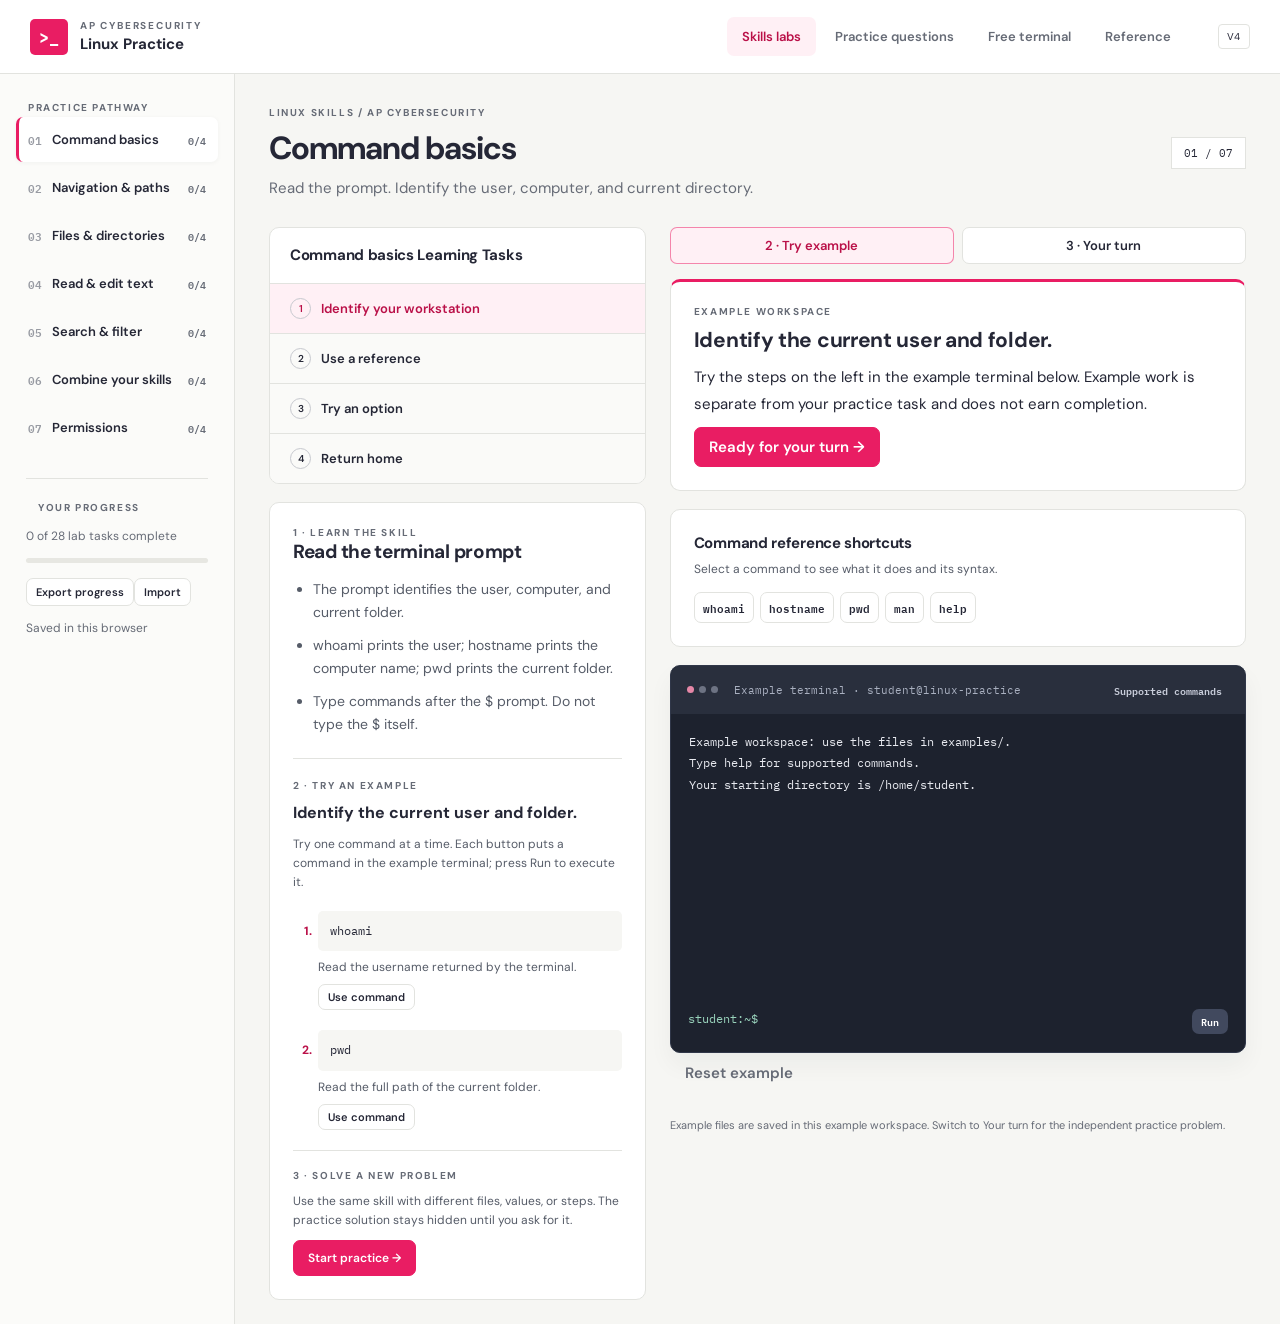
==== commit eddbee88: "Release V4: move topic learning tasks above lessons" ====
--- a/index.html
+++ b/index.html
@@ -17,8 +17,10 @@
 .lesson-next{border-top:1px solid var(--line);padding-top:18px}.lesson-next p{font-size:12px;line-height:1.6}.lesson-next button{font-size:12px}.left-column>.tasks{margin-top:18px}
 .lab-modes{display:flex;gap:8px;margin-bottom:15px}.lab-modes button{flex:1;font-size:13px}.lab-modes button.active{background:#fff0f5;color:var(--pink-dark);border-color:#e91d6380}
 @media(max-width:1150px){.left-column{display:block}.lesson-card{border:1px solid var(--line)}.lesson-card .card-pad{padding:22px}.left-column>.tasks{margin:16px 0 22px}}
+
+.left-column>.tasks{margin:0 0 18px;border:1px solid var(--line)}.tasks-heading{padding:16px 20px;margin:0!important;font-size:15px!important;border-bottom:1px solid var(--line);line-height:1.5}
 </style></head>
-<body><a class="skip" href="#main">Skip to practice</a><header><div class="brand"><span class="brand-icon" aria-hidden="true">&gt;_</span><div><small>AP CYBERSECURITY</small>Linux Practice</div></div><nav class="topnav" aria-label="Practice areas"><button data-view="labs">Skills labs</button><button data-view="quiz">Practice questions</button><button data-view="sandbox">Free terminal</button><button data-view="reference">Reference</button></nav><span class="draft">V3</span></header><div class="layout"><aside id="sidebar"></aside><main class="workspace" id="main" tabindex="-1"></main></div><div id="terminal-announcement" class="sr-only" aria-live="polite"></div><div id="toast" role="status" hidden></div><input type="file" id="import-file" accept="application/json,.json" hidden><dialog id="editor" aria-labelledby="editor-title"><h2 id="editor-title">Practice text editor</h2><p id="editor-path"></p><textarea id="editor-text" aria-label="File contents" spellcheck="false"></textarea><p id="editor-message"></p><div class="row"><button class="primary" id="save-editor">Save file</button><button id="close-editor">Cancel</button></div></dialog><dialog id="reference-dialog" aria-labelledby="reference-title"><h2 id="reference-title"></h2><pre id="reference-text"></pre><button id="close-reference">Close reference</button></dialog><script>const HOME='/home/student';
+<body><a class="skip" href="#main">Skip to practice</a><header><div class="brand"><span class="brand-icon" aria-hidden="true">&gt;_</span><div><small>AP CYBERSECURITY</small>Linux Practice</div></div><nav class="topnav" aria-label="Practice areas"><button data-view="labs">Skills labs</button><button data-view="quiz">Practice questions</button><button data-view="sandbox">Free terminal</button><button data-view="reference">Reference</button></nav><span class="draft">V4</span></header><div class="layout"><aside id="sidebar"></aside><main class="workspace" id="main" tabindex="-1"></main></div><div id="terminal-announcement" class="sr-only" aria-live="polite"></div><div id="toast" role="status" hidden></div><input type="file" id="import-file" accept="application/json,.json" hidden><dialog id="editor" aria-labelledby="editor-title"><h2 id="editor-title">Practice text editor</h2><p id="editor-path"></p><textarea id="editor-text" aria-label="File contents" spellcheck="false"></textarea><p id="editor-message"></p><div class="row"><button class="primary" id="save-editor">Save file</button><button id="close-editor">Cancel</button></div></dialog><dialog id="reference-dialog" aria-labelledby="reference-title"><h2 id="reference-title"></h2><pre id="reference-text"></pre><button id="close-reference">Close reference</button></dialog><script>const HOME='/home/student';
 const MAN={
  pwd:'pwd\nPrint the current working directory.',ls:'ls [-aAl] [path]\nList entries. -a includes hidden entries and . and ..; -A omits . and ..; -l shows permissions and ownership.',cd:'cd [path]\nChange directory. No argument returns home. / is root, ~ is home, .. is the parent.',
  whoami:'whoami\nPrint the current username.',hostname:'hostname\nPrint the practice computer name.',mkdir:'mkdir [-p] directory...\nCreate directories. -p creates missing parent directories.',touch:'touch file...\nCreate an empty file if missing. Existing contents remain unchanged.',
@@ -820,8 +822,8 @@
 }
 function renderLabs(main){
  const t=topic(),task=currentTask(),isExample=labMode==='example';state.task=task.id;loadShell(isExample?'example:'+task.id:task.id);
- main.append(heading(t.label,t.desc,`${t.short} / 07`));const grid=el('div','labgrid'),left=el('div','left-column');left.append(renderLesson(task));
- const tasks=el('div','card tasks');for(const [i,x]of t.tasks.entries()){const b=button('',()=>{state.task=x.id;labMode='example';feedback=null;hintLevel=0;render();});b.className='taskbutton'+(x.id===task.id?' selected':'');append(b,el('span','task-dot'+(state.completed[x.id]?' complete':''),state.completed[x.id]?'✓':i+1),el('span','',x.title));if(x.id===task.id)b.setAttribute('aria-current','step');tasks.append(b);}left.append(tasks);grid.append(left);
+ main.append(heading(t.label,t.desc,`${t.short} / 07`));const grid=el('div','labgrid'),left=el('div','left-column');
+ const tasks=el('nav','card tasks');tasks.setAttribute('aria-label',t.label+' Learning Tasks');tasks.append(el('h2','tasks-heading',t.label+' Learning Tasks'));for(const [i,x]of t.tasks.entries()){const b=button('',()=>{state.task=x.id;labMode='example';feedback=null;hintLevel=0;render();});b.className='taskbutton'+(x.id===task.id?' selected':'');append(b,el('span','task-dot'+(state.completed[x.id]?' complete':''),state.completed[x.id]?'✓':i+1),el('span','',x.title));if(x.id===task.id)b.setAttribute('aria-current','step');tasks.append(b);}left.append(tasks);left.append(renderLesson(task));grid.append(left);
  const right=el('div'),modes=el('div','lab-modes');modes.setAttribute('role','group');modes.setAttribute('aria-label','Learning steps');for(const [mode,label]of [['example','2 · Try example'],['practice','3 · Your turn']]){const b=button(label,()=>switchLabMode(mode),labMode===mode?'active':'');b.setAttribute('aria-pressed',String(labMode===mode));modes.append(b);}right.append(modes);
  const detail=el('section','card task-detail'),pad=el('div','card-pad');
  if(isExample){append(pad,el('div','eyebrow','Example workspace'),el('h2','',LESSONS[task.id].goal),el('p','','Try the steps on the left in the example terminal below. Example work is separate from your practice task and does not earn completion.'),button('Ready for your turn →',()=>switchLabMode('practice'),'primary'));}
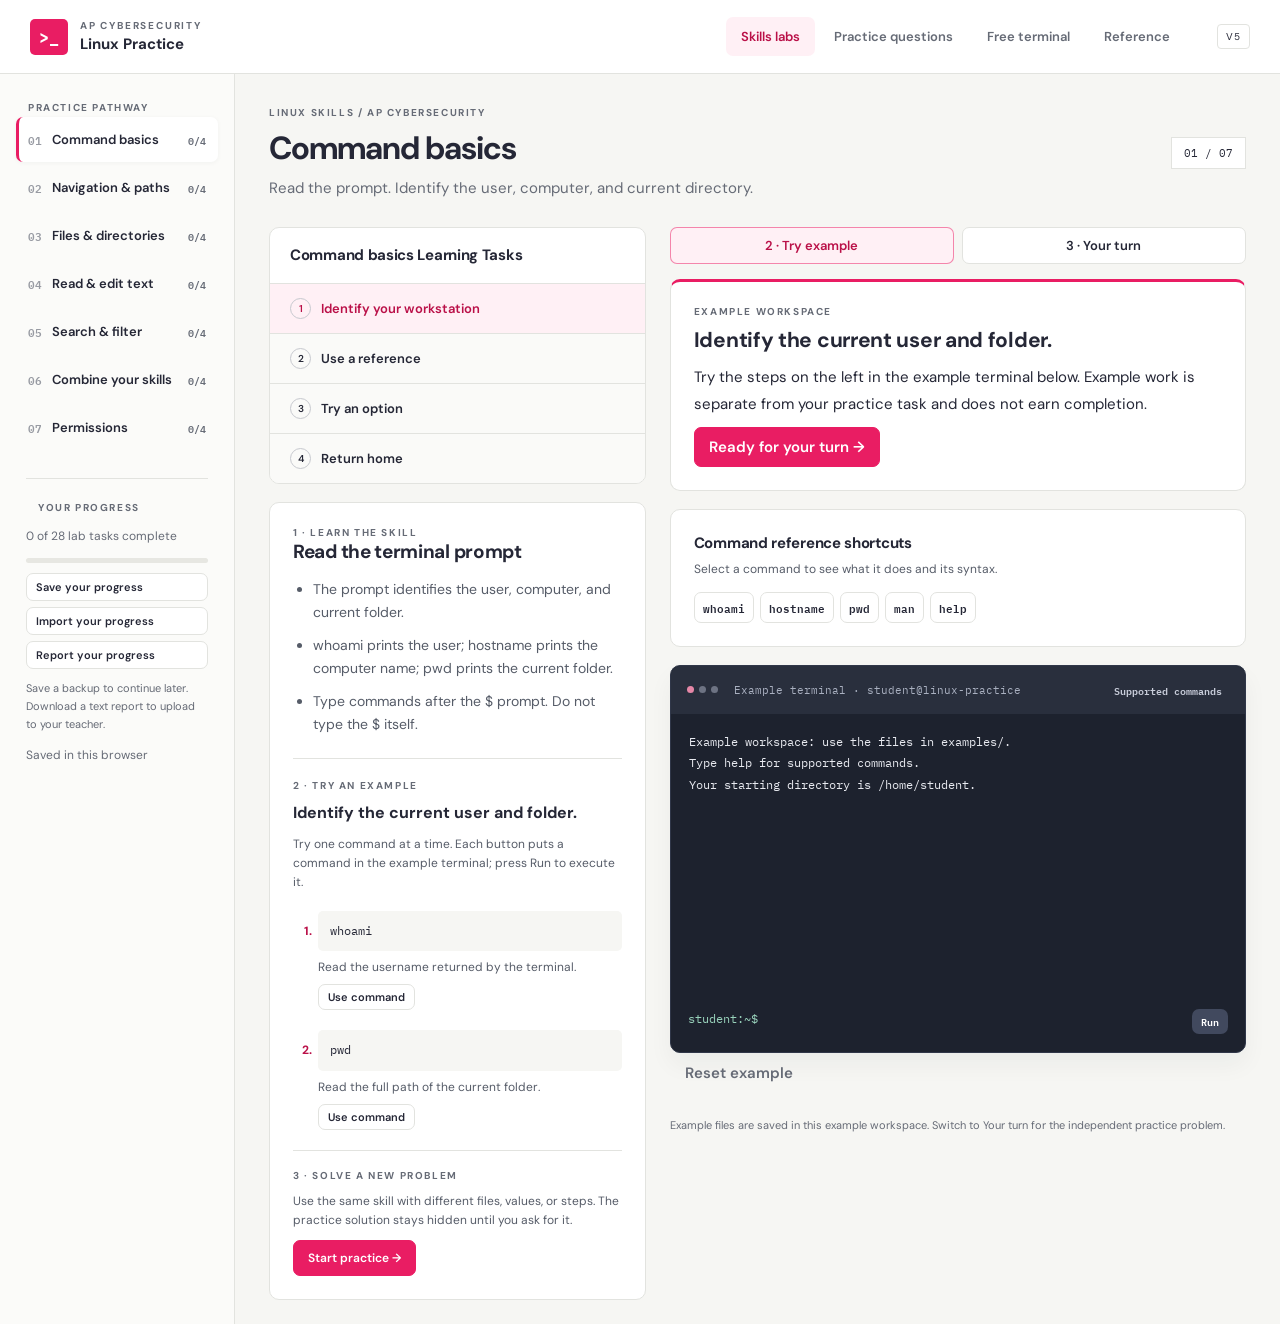
==== commit 22847f9d: "Release V5: save, import, and teacher progress reports" ====
--- a/index.html
+++ b/index.html
@@ -19,8 +19,12 @@
 @media(max-width:1150px){.left-column{display:block}.lesson-card{border:1px solid var(--line)}.lesson-card .card-pad{padding:22px}.left-column>.tasks{margin:16px 0 22px}}
 
 .left-column>.tasks{margin:0 0 18px;border:1px solid var(--line)}.tasks-heading{padding:16px 20px;margin:0!important;font-size:15px!important;border-bottom:1px solid var(--line);line-height:1.5}
+
+.progress-actions{display:grid;gap:6px}.sidebar-bottom .progress-actions button{margin:0;text-align:left;white-space:normal}.sidebar-bottom .progress-help{font-size:11px;line-height:1.6}@media(max-width:760px){.progress-actions{grid-template-columns:repeat(3,minmax(0,1fr));width:100%}.sidebar-bottom .progress-actions button{text-align:center}.sidebar-bottom .progress-help{width:100%;margin:2px 0}}
+
+.progress-report-dialog{width:min(900px,94vw)}.progress-report-dialog>p{font-size:13px;line-height:1.6;color:var(--muted)}.report-preview{max-height:45vh;overflow:auto;border:1px solid var(--line);background:#fafaf8;padding:16px;overflow-wrap:anywhere;font-size:12px}.progress-report-dialog>.row{margin-top:16px}
 </style></head>
-<body><a class="skip" href="#main">Skip to practice</a><header><div class="brand"><span class="brand-icon" aria-hidden="true">&gt;_</span><div><small>AP CYBERSECURITY</small>Linux Practice</div></div><nav class="topnav" aria-label="Practice areas"><button data-view="labs">Skills labs</button><button data-view="quiz">Practice questions</button><button data-view="sandbox">Free terminal</button><button data-view="reference">Reference</button></nav><span class="draft">V4</span></header><div class="layout"><aside id="sidebar"></aside><main class="workspace" id="main" tabindex="-1"></main></div><div id="terminal-announcement" class="sr-only" aria-live="polite"></div><div id="toast" role="status" hidden></div><input type="file" id="import-file" accept="application/json,.json" hidden><dialog id="editor" aria-labelledby="editor-title"><h2 id="editor-title">Practice text editor</h2><p id="editor-path"></p><textarea id="editor-text" aria-label="File contents" spellcheck="false"></textarea><p id="editor-message"></p><div class="row"><button class="primary" id="save-editor">Save file</button><button id="close-editor">Cancel</button></div></dialog><dialog id="reference-dialog" aria-labelledby="reference-title"><h2 id="reference-title"></h2><pre id="reference-text"></pre><button id="close-reference">Close reference</button></dialog><script>const HOME='/home/student';
+<body><a class="skip" href="#main">Skip to practice</a><header><div class="brand"><span class="brand-icon" aria-hidden="true">&gt;_</span><div><small>AP CYBERSECURITY</small>Linux Practice</div></div><nav class="topnav" aria-label="Practice areas"><button data-view="labs">Skills labs</button><button data-view="quiz">Practice questions</button><button data-view="sandbox">Free terminal</button><button data-view="reference">Reference</button></nav><span class="draft">V5</span></header><div class="layout"><aside id="sidebar"></aside><main class="workspace" id="main" tabindex="-1"></main></div><div id="terminal-announcement" class="sr-only" aria-live="polite"></div><div id="toast" role="status" hidden></div><input type="file" id="import-file" accept="application/json,.json" hidden><dialog id="editor" aria-labelledby="editor-title"><h2 id="editor-title">Practice text editor</h2><p id="editor-path"></p><textarea id="editor-text" aria-label="File contents" spellcheck="false"></textarea><p id="editor-message"></p><div class="row"><button class="primary" id="save-editor">Save file</button><button id="close-editor">Cancel</button></div></dialog><dialog id="reference-dialog" aria-labelledby="reference-title"><h2 id="reference-title"></h2><pre id="reference-text"></pre><button id="close-reference">Close reference</button></dialog><script>const HOME='/home/student';
 const MAN={
  pwd:'pwd\nPrint the current working directory.',ls:'ls [-aAl] [path]\nList entries. -a includes hidden entries and . and ..; -A omits . and ..; -l shows permissions and ownership.',cd:'cd [path]\nChange directory. No argument returns home. / is root, ~ is home, .. is the parent.',
  whoami:'whoami\nPrint the current username.',hostname:'hostname\nPrint the practice computer name.',mkdir:'mkdir [-p] directory...\nCreate directories. -p creates missing parent directories.',touch:'touch file...\nCreate an empty file if missing. Existing contents remain unchanged.',
@@ -788,6 +792,53 @@
 
 
 
+function summarizeQuizSession(session){
+ return {at:new Date().toISOString(),mode:session.mode,correct:session.answers.filter(a=>a?.correct).length,total:session.questions.length,topics:[...new Set(session.questions.map(q=>q.topic))],responses:session.questions.flatMap((q,i)=>{const a=session.answers[i];return a?[{topic:q.topic,type:q.type,prompt:q.prompt,answer:q.type==='interpret'?(a.answer===''?'':q.options[Number(a.answer)]||''):a.answer,correct:!!a.correct,revealed:!!a.revealed}]:[]})};
+}
+function buildProgressReport(data,{studentName='',siteVersion='',generatedAt=new Date().toISOString(),activeQuiz=null}={}){
+ const lines=[],add=(...text)=>lines.push(...text),topics=TOPICS,all=topics.flatMap(t=>t.tasks),completed=all.filter(t=>data.completed?.[t.id]);
+ const date=v=>{const d=new Date(v);return Number.isNaN(d.getTime())?'Not recorded':d.toLocaleString(undefined,{timeZoneName:'short'});};
+ const hasWork=key=>!!data.snapshots?.[key]||!!data.transcripts?.[key]?.length;
+ add('LINUX PRACTICE - PROGRESS REPORT','='.repeat(48),`Student: ${studentName.trim()||'Not provided'}`,`Site version: ${siteVersion||'Not recorded'}`,`Report created: ${date(generatedAt)}`,'',`Lab tasks completed: ${completed.length} of ${all.length}`,`Completed question sets: ${(data.quizHistory||[]).length}`,'','LEARNING TASK OVERVIEW','-'.repeat(48));
+ for(const t of topics){add('',`${t.label} (${t.tasks.filter(x=>data.completed?.[x.id]).length}/${t.tasks.length} complete)`);for(const task of t.tasks)add(`  [${data.completed?.[task.id]?'COMPLETE':hasWork(task.id)?'IN PROGRESS':'NOT STARTED'}] ${task.title}`);}
+ function workspace(key,label,isExample=false){
+  const snap=data.snapshots?.[key],transcript=data.transcripts?.[key]||[],done=data.completed?.[key];
+  add('',label,'-'.repeat(48));
+  if(done)add(`Completed: ${date(done.at)}`,`Help used at completion: ${done.hints>=2?'Worked solution revealed':done.hints===1?'Hint used':done.hints===0?'No hints':'Not recorded'}`);
+  add('Commands and terminal output:');
+  if(transcript.length){for(const e of transcript)for(const line of String(e.text??'').split('\n'))add('  '+line);}
+  else if(snap?.history?.length){for(const command of snap.history)add('  $ '+command);}
+  else add('  No commands recorded.');
+  if(snap?.fs){const baseline=(isExample?prepareExampleShell():prepareShell()).fs;const changes=[...new Set([...Object.keys(baseline),...Object.keys(snap.fs)])].filter(path=>JSON.stringify(baseline[path])!==JSON.stringify(snap.fs[path]));
+   add('Saved file changes:');if(!changes.length)add('  No changes from the starting files.');
+   for(const path of changes){const node=snap.fs[path];if(!node){add(`  REMOVED ${path}`);continue;}add(`  ${baseline[path]?'CHANGED':'CREATED'} ${path} (${node.type==='d'?'directory':'file'}, mode ${Number(node.mode).toString(8).padStart(3,'0')})`);if(node.type==='f')for(const line of String(node.text??'').split('\n'))add('    '+line);}
+  }
+ }
+ const practice=all.filter(task=>hasWork(task.id)||data.completed?.[task.id]);add('','LAB WORK DETAILS','='.repeat(48));if(!practice.length)add('No lab work recorded yet.');for(const task of practice){const t=topics.find(t=>t.tasks.includes(task));workspace(task.id,`${t.label} / ${task.title}`);}
+ const examples=all.filter(task=>hasWork('example:'+task.id));add('','EXAMPLE WORK (separate from lab completion)','='.repeat(48));if(!examples.length)add('No example work recorded.');for(const task of examples)workspace('example:'+task.id,task.title+' - example',true);
+ if(hasWork('sandbox')){add('','FREE TERMINAL','='.repeat(48));workspace('sandbox','Independent exploration');}
+ add('','PRACTICE QUESTION RESULTS','='.repeat(48));
+ const history=data.quizHistory||[];if(!history.length)add('No completed question sets recorded.');
+ function responses(items,hideResults=false){for(const [i,r]of items.entries()){add('',`  ${i+1}. ${r.prompt}`,`     Topic: ${topics.find(t=>t.id===r.topic)?.label||r.topic}`,`     Type: ${{interpret:'Multiple choice',command:'Command entry',recall:'Command name recall'}[r.type]||r.type}`,`     Submitted answer: ${r.answer||'(no answer)'}`,`     Result: ${hideResults?'Feedback available when the set is finished':r.revealed?'Solution viewed (not independently correct)':r.correct?'Correct':'Incorrect / skipped'}`);}}
+ for(const [i,set]of history.entries()){add('',`Set ${i+1} - ${date(set.at)}`,`Score: ${set.correct} of ${set.total}`,`Mode: ${set.mode==='quiz'?'Quiz yourself':set.mode==='practice'?'Practice':'Not recorded'}`,`Topics: ${(set.topics||[]).map(id=>topics.find(t=>t.id===id)?.label||id).join(', ')}`);if(Array.isArray(set.responses))responses(set.responses);else add('Detailed answers were not saved for this earlier set.');}
+ if(activeQuiz&&!activeQuiz.finished){const set=summarizeQuizSession(activeQuiz);add('','CURRENT QUESTION SET (unfinished)',`Responses submitted: ${set.responses.length} of ${set.total}`);responses(set.responses,activeQuiz.mode==='quiz');}
+ add('','END OF REPORT','Save this text file and upload it to your teacher.');return lines.join('\n')+'\n';
+}
+
+function validateProgressBackup(data){
+ if(data?.version!==1||!data.completed||!data.snapshots||!Array.isArray(data.quizHistory))throw Error('Choose a Linux Practice saved progress file.');
+ const allowed=['sandbox',...TOPICS.flatMap(t=>t.tasks.flatMap(x=>[x.id,'example:'+x.id]))];
+ for(const [key,snap]of Object.entries(data.snapshots)){
+  if(!allowed.includes(key)||!snap.fs||typeof snap.cwd!=='string'||!Array.isArray(snap.history)||!Array.isArray(snap.events))throw Error('Invalid practice filesystem.');
+  for(const [path,node]of Object.entries(snap.fs))if(!path.startsWith('/')||!['d','f'].includes(node.type)||!Number.isInteger(node.mode)||node.mode<0||node.mode>511||typeof node.owner!=='string'||node.type==='f'&&typeof node.text!=='string')throw Error('Invalid practice file.');
+  if(snap.fs[snap.cwd]?.type!=='d'||snap.fs[HOME]?.type!=='d')throw Error('Invalid starting directory.');
+ }
+ return data;
+}
+
+
+
+
 const $=s=>document.querySelector(s), KEY='viewpoint-linux-practice-v1';
 let labMode='example';
 let storageOK=true,state={version:1,completed:{},snapshots:{},transcripts:{},quizHistory:[],view:'labs',topic:'basics',task:'identity'},quiz=null,shell,context,historyIndex=0,feedback=null,hintLevel=0;
@@ -804,7 +855,7 @@
 function keepShell(){shell.history=shell.history.slice(-500);shell.events=shell.events.slice(-500);state.snapshots[context]=shell.snapshot();save();}
 function progress(){return Object.keys(state.completed).filter(id=>TOPICS.some(t=>t.tasks.some(x=>x.id===id))).length;}
 function renderSidebar(){const aside=$('#sidebar');aside.replaceChildren();aside.append(el('div','eyebrow','Practice pathway'));const list=el('nav','module-list');list.setAttribute('aria-label','Skill modules');for(const t of TOPICS){const count=t.tasks.filter(x=>state.completed[x.id]).length;const b=button('',()=>{state.view='labs';state.topic=t.id;state.task=t.tasks.find(x=>!state.completed[x.id])?.id||t.tasks[0].id;labMode='example';feedback=null;hintLevel=0;render();});b.className='module'+(state.view==='labs'&&t.id===state.topic?' active':'')+(count===t.tasks.length?' done':'');append(b,el('span','num',count===t.tasks.length?'✓':t.short),el('span','',t.label),el('span','count',`${count}/${t.tasks.length}`));if(state.view==='labs'&&t.id===state.topic)b.setAttribute('aria-current','page');list.append(b);}aside.append(list);
-const bottom=el('div','sidebar-bottom');append(bottom,el('div','eyebrow','Your progress'),el('p','',`${progress()} of 28 lab tasks complete`));const track=el('div','progress-track'),fill=el('span');fill.style.width=progress()/28*100+'%';track.append(fill);bottom.append(track);append(bottom,button('Export progress',exportProgress),button('Import',()=>$('#import-file').click()));const status=el('p','storage-status');status.id='storage-status';status.textContent=storageOK?'Saved in this browser':'Browser saving unavailable. Export progress to keep your work.';bottom.append(status);aside.append(bottom);}
+const bottom=el('div','sidebar-bottom');append(bottom,el('div','eyebrow','Your progress'),el('p','',`${progress()} of 28 lab tasks complete`));const track=el('div','progress-track'),fill=el('span');fill.style.width=progress()/28*100+'%';track.append(fill);bottom.append(track);const actions=el('div','progress-actions');append(actions,button('Save your progress',exportProgress),button('Import your progress',()=>$('#import-file').click()),button('Report your progress',reportProgress));bottom.append(actions);bottom.append(el('p','progress-help','Save a backup to continue later. Download a text report to upload to your teacher.'));const status=el('p','storage-status');status.id='storage-status';status.textContent=storageOK?'Saved in this browser':'Browser saving unavailable. Export progress to keep your work.';bottom.append(status);aside.append(bottom);}
 function heading(title,desc,tag=''){const h=el('div','heading'),text=el('div');append(text,el('div','eyebrow','Linux skills / AP Cybersecurity'),el('h1','',title),el('p','',desc));h.append(text);if(tag)h.append(el('span','unit-tag',tag));return h;}
 function render(){save();renderSidebar();document.querySelectorAll('[data-view]').forEach(b=>{const active=b.dataset.view===state.view;b.classList.toggle('active',active);if(active)b.setAttribute('aria-current','page');else b.removeAttribute('aria-current');});const main=$('#main');main.replaceChildren();if(state.view==='labs')renderLabs(main);else if(state.view==='quiz')renderQuiz(main);else if(state.view==='reference')renderReference(main);else renderSandbox(main);}
 function switchLabMode(mode){labMode=mode;feedback=null;hintLevel=0;render();}
@@ -852,10 +903,11 @@
 if(q.type==='interpret'){q.options.forEach((text,i)=>{const b=button(text,()=>{selected=String(i);box.querySelectorAll('.option').forEach(n=>{n.classList.remove('selected');n.setAttribute('aria-pressed','false');});b.classList.add('selected');b.setAttribute('aria-pressed','true');},'option'+(String(i)===String(selected)?' selected':''));b.setAttribute('aria-pressed',String(i)===String(selected)?'true':'false');b.disabled=!!saved;box.append(b);});}else{answerInput=el('input','answer');answerInput.placeholder=q.type==='command'?'Type your command…':'Type the command name…';answerInput.value=selected;answerInput.spellcheck=false;answerInput.autocomplete='off';answerInput.setAttribute('aria-label','Your answer');answerInput.disabled=!!saved;box.append(answerInput);}
 const tools=el('div','quiz-tools row'),submit=button(saved?'Next question':'Submit answer',()=>{if(saved){advanceQuiz();return;}const answer=answerInput?answerInput.value:selected;if(!answer.trim()){toast('Enter or select an answer first.');return;}quiz.answers[quiz.index]={answer,correct:evaluateQuestion(q,answer)};if(quiz.mode==='quiz')advanceQuiz();else drawQuiz();},'primary');tools.append(submit);if(!saved)tools.append(button(quiz.mode==='practice'?'Solution':'Skip question',()=>{quiz.answers[quiz.index]={answer:'',correct:false,revealed:quiz.mode==='practice'};if(quiz.mode==='quiz')advanceQuiz();else drawQuiz();},'quiet'));box.append(tools);if(answerInput)answerInput.addEventListener('keydown',e=>{if(e.key==='Enter')submit.click();});if(saved&&quiz.mode==='practice'){const result=el('div','feedback '+(saved.correct?'success':'error'));const ans=q.type==='interpret'?q.options[q.correct]:q.type==='recall'?q.answers[0]:q.answer;append(result,el('strong','',saved.revealed?'Solution':saved.correct?'Correct.':'Keep practicing.'),el('pre','',ans),el('div','',q.explanation));box.append(result);}if(quiz.mode==='practice'){const details=el('details','vm');details.append(el('summary','','Need the command reference?'));for(const c of TOPICS.find(t=>t.id===q.topic).terms){const entry=el('div','quiz-reference-entry');const [syntax,...description]=MAN[c].split('\n');append(entry,el('pre','',syntax),el('p','',description.join(' ')));details.append(entry);}box.append(details);}}
 function topicName(id){return TOPICS.find(t=>t.id===id)?.label||id;}
-function advanceQuiz(){quiz.index++;if(quiz.index>=quiz.questions.length){quiz.finished=true;state.quizHistory.push({at:new Date().toISOString(),correct:quiz.answers.filter(x=>x.correct).length,total:quiz.questions.length,topics:[...new Set(quiz.questions.map(x=>x.topic))]});state.quizHistory=state.quizHistory.slice(-30);save();}drawQuiz();}
+function advanceQuiz(){quiz.index++;if(quiz.index>=quiz.questions.length){quiz.finished=true;state.quizHistory.push(summarizeQuizSession(quiz));state.quizHistory=state.quizHistory.slice(-30);save();}drawQuiz();}
 function download(name,data,type){const blob=new Blob([data],{type}),url=URL.createObjectURL(blob),a=el('a');a.href=url;a.download=name;a.click();setTimeout(()=>URL.revokeObjectURL(url),1000);}
-function exportProgress(){const report={...state,exportedAt:new Date().toISOString(),summary:{completedTasks:progress(),totalTasks:28,notice:'Browser-local practice record. Not an authenticated grade report.'}};download('linux-practice-progress.json',JSON.stringify(report,null,2),'application/json');toast('Progress exported. Keep the file to restore your work on another browser.');}
+function exportProgress(){const report={...state,exportedAt:new Date().toISOString(),summary:{completedTasks:progress(),totalTasks:28,notice:'Browser-local practice record. Not an authenticated grade report.'}};download('linux-practice-progress.json',JSON.stringify(report,null,2),'application/json');toast('Progress saved. Use Import your progress to restore this backup.');}
+function reportProgress(){const dialog=el('dialog','progress-report-dialog');dialog.setAttribute('aria-labelledby','progress-report-title');const title=el('h2','','Your progress report');title.id='progress-report-title';const label=el('label','field','Your name (optional)'),name=el('input','answer');name.id='report-student-name';name.autocomplete='name';label.htmlFor=name.id;const preview=el('pre','report-preview');preview.id='report-preview';const text=()=>buildProgressReport(state,{studentName:name.value,siteVersion:document.querySelector('.draft')?.textContent,activeQuiz:quiz});const update=()=>{preview.textContent=text();};name.addEventListener('input',update);const actions=el('div','row');append(actions,button('Download text report',()=>{download('linux-practice-report.txt',text(),'text/plain;charset=utf-8');toast('Text report downloaded. Upload it to your teacher.');},'primary'),button('Close',()=>dialog.close()));append(dialog,title,el('p','','Preview your report, then download the text file to upload to your teacher.'),label,name,preview,actions);dialog.addEventListener('close',()=>dialog.remove());document.body.append(dialog);update();dialog.showModal();}
 document.querySelectorAll('[data-view]').forEach(b=>b.addEventListener('click',()=>{state.view=b.dataset.view;feedback=null;hintLevel=0;render();}));
-$('#import-file').addEventListener('change',async e=>{try{const f=e.target.files[0];if(!f)return;if(f.size>4e6)throw Error('The progress file is too large.');const data=JSON.parse(await f.text());if(data.version!==1||!data.completed||!data.snapshots||!Array.isArray(data.quizHistory))throw Error('Choose a Linux Practice progress export.');for(const [key,snap]of Object.entries(data.snapshots)){if(!['sandbox',...TOPICS.flatMap(t=>t.tasks.map(x=>x.id))].includes(key)||!snap.fs||typeof snap.cwd!=='string'||!Array.isArray(snap.history)||!Array.isArray(snap.events))throw Error('Invalid practice filesystem.');for(const [path,node]of Object.entries(snap.fs))if(!path.startsWith('/')||!['d','f'].includes(node.type)||!Number.isInteger(node.mode)||node.mode<0||node.mode>511||typeof node.owner!=='string'||node.type==='f'&&typeof node.text!=='string')throw Error('Invalid practice file.');if(snap.fs[snap.cwd]?.type!=='d'||snap.fs[HOME]?.type!=='d')throw Error('Invalid starting directory.');}if(!confirm('Replace progress in this browser with the imported file?'))return;state={...state,completed:data.completed,snapshots:data.snapshots,transcripts:data.transcripts||{},quizHistory:data.quizHistory};save();render();toast('Progress restored.');}catch(err){toast('Import failed: '+err.message);}finally{e.target.value='';}});
+$('#import-file').addEventListener('change',async e=>{try{const f=e.target.files[0];if(!f)return;if(f.size>4e6)throw Error('The progress file is too large.');const data=validateProgressBackup(JSON.parse(await f.text()));if(!confirm('Replace progress in this browser with the imported file?'))return;state={...state,completed:data.completed,snapshots:data.snapshots,transcripts:data.transcripts||{},quizHistory:data.quizHistory};save();render();toast('Progress restored.');}catch(err){toast('Import failed: '+err.message);}finally{e.target.value='';}});
 $('#close-editor').addEventListener('click',()=>$('#editor').close());$('#close-reference').addEventListener('click',()=>$('#reference-dialog').close());render();
 </script></body></html>
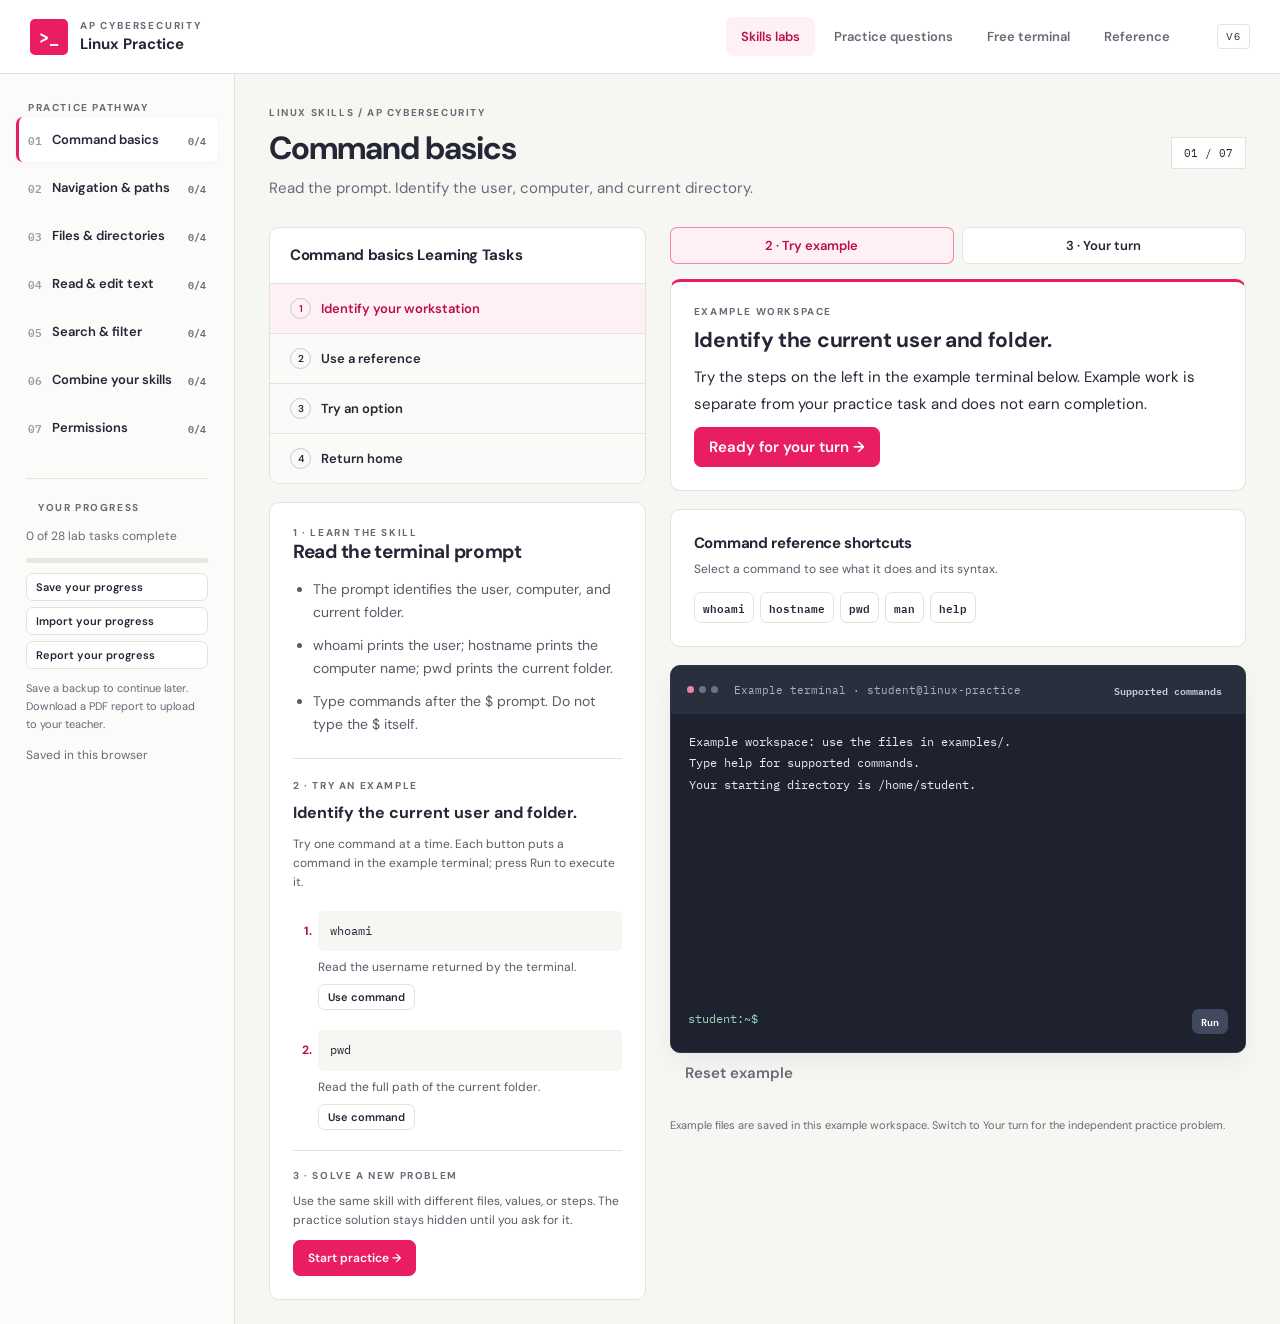
==== commit c1893ed2: "Release V6: require names and export PDF reports" ====
--- a/index.html
+++ b/index.html
@@ -23,8 +23,383 @@
 .progress-actions{display:grid;gap:6px}.sidebar-bottom .progress-actions button{margin:0;text-align:left;white-space:normal}.sidebar-bottom .progress-help{font-size:11px;line-height:1.6}@media(max-width:760px){.progress-actions{grid-template-columns:repeat(3,minmax(0,1fr));width:100%}.sidebar-bottom .progress-actions button{text-align:center}.sidebar-bottom .progress-help{width:100%;margin:2px 0}}
 
 .progress-report-dialog{width:min(900px,94vw)}.progress-report-dialog>p{font-size:13px;line-height:1.6;color:var(--muted)}.report-preview{max-height:45vh;overflow:auto;border:1px solid var(--line);background:#fafaf8;padding:16px;overflow-wrap:anywhere;font-size:12px}.progress-report-dialog>.row{margin-top:16px}
+
+.report-name-error{color:#942446;font-size:13px;line-height:1.5;margin:8px 0}.progress-report-dialog input[aria-invalid=true]{border-color:#ba1048}
 </style></head>
-<body><a class="skip" href="#main">Skip to practice</a><header><div class="brand"><span class="brand-icon" aria-hidden="true">&gt;_</span><div><small>AP CYBERSECURITY</small>Linux Practice</div></div><nav class="topnav" aria-label="Practice areas"><button data-view="labs">Skills labs</button><button data-view="quiz">Practice questions</button><button data-view="sandbox">Free terminal</button><button data-view="reference">Reference</button></nav><span class="draft">V5</span></header><div class="layout"><aside id="sidebar"></aside><main class="workspace" id="main" tabindex="-1"></main></div><div id="terminal-announcement" class="sr-only" aria-live="polite"></div><div id="toast" role="status" hidden></div><input type="file" id="import-file" accept="application/json,.json" hidden><dialog id="editor" aria-labelledby="editor-title"><h2 id="editor-title">Practice text editor</h2><p id="editor-path"></p><textarea id="editor-text" aria-label="File contents" spellcheck="false"></textarea><p id="editor-message"></p><div class="row"><button class="primary" id="save-editor">Save file</button><button id="close-editor">Cancel</button></div></dialog><dialog id="reference-dialog" aria-labelledby="reference-title"><h2 id="reference-title"></h2><pre id="reference-text"></pre><button id="close-reference">Close reference</button></dialog><script>const HOME='/home/student';
+<body><a class="skip" href="#main">Skip to practice</a><header><div class="brand"><span class="brand-icon" aria-hidden="true">&gt;_</span><div><small>AP CYBERSECURITY</small>Linux Practice</div></div><nav class="topnav" aria-label="Practice areas"><button data-view="labs">Skills labs</button><button data-view="quiz">Practice questions</button><button data-view="sandbox">Free terminal</button><button data-view="reference">Reference</button></nav><span class="draft">V6</span></header><div class="layout"><aside id="sidebar"></aside><main class="workspace" id="main" tabindex="-1"></main></div><div id="terminal-announcement" class="sr-only" aria-live="polite"></div><div id="toast" role="status" hidden></div><input type="file" id="import-file" accept="application/json,.json" hidden><dialog id="editor" aria-labelledby="editor-title"><h2 id="editor-title">Practice text editor</h2><p id="editor-path"></p><textarea id="editor-text" aria-label="File contents" spellcheck="false"></textarea><p id="editor-message"></p><div class="row"><button class="primary" id="save-editor">Save file</button><button id="close-editor">Cancel</button></div></dialog><dialog id="reference-dialog" aria-labelledby="reference-title"><h2 id="reference-title"></h2><pre id="reference-text"></pre><button id="close-reference">Close reference</button></dialog><script>/** @license
+ *
+ * jsPDF - PDF Document creation from JavaScript
+ * Version 4.2.1 Built on 2026-03-17T11:11:27.056Z
+ *                      CommitID 00000000
+ *
+ * Copyright (c) 2010-2025 James Hall <james@parall.ax>, https://github.com/MrRio/jsPDF
+ *               2015-2025 yWorks GmbH, http://www.yworks.com
+ *               2015-2025 Lukas Holländer <lukas.hollaender@yworks.com>, https://github.com/HackbrettXXX
+ *               2016-2018 Aras Abbasi <aras.abbasi@gmail.com>
+ *               2010 Aaron Spike, https://github.com/acspike
+ *               2012 Willow Systems Corporation, https://github.com/willowsystems
+ *               2012 Pablo Hess, https://github.com/pablohess
+ *               2012 Florian Jenett, https://github.com/fjenett
+ *               2013 Warren Weckesser, https://github.com/warrenweckesser
+ *               2013 Youssef Beddad, https://github.com/lifof
+ *               2013 Lee Driscoll, https://github.com/lsdriscoll
+ *               2013 Stefan Slonevskiy, https://github.com/stefslon
+ *               2013 Jeremy Morel, https://github.com/jmorel
+ *               2013 Christoph Hartmann, https://github.com/chris-rock
+ *               2014 Juan Pablo Gaviria, https://github.com/juanpgaviria
+ *               2014 James Makes, https://github.com/dollaruw
+ *               2014 Diego Casorran, https://github.com/diegocr
+ *               2014 Steven Spungin, https://github.com/Flamenco
+ *               2014 Kenneth Glassey, https://github.com/Gavvers
+ *
+ * Permission is hereby granted, free of charge, to any person obtaining
+ * a copy of this software and associated documentation files (the
+ * "Software"), to deal in the Software without restriction, including
+ * without limitation the rights to use, copy, modify, merge, publish,
+ * distribute, sublicense, and/or sell copies of the Software, and to
+ * permit persons to whom the Software is furnished to do so, subject to
+ * the following conditions:
+ *
+ * The above copyright notice and this permission notice shall be
+ * included in all copies or substantial portions of the Software.
+ *
+ * THE SOFTWARE IS PROVIDED "AS IS", WITHOUT WARRANTY OF ANY KIND,
+ * EXPRESS OR IMPLIED, INCLUDING BUT NOT LIMITED TO THE WARRANTIES OF
+ * MERCHANTABILITY, FITNESS FOR A PARTICULAR PURPOSE AND
+ * NONINFRINGEMENT. IN NO EVENT SHALL THE AUTHORS OR COPYRIGHT HOLDERS BE
+ * LIABLE FOR ANY CLAIM, DAMAGES OR OTHER LIABILITY, WHETHER IN AN ACTION
+ * OF CONTRACT, TORT OR OTHERWISE, ARISING FROM, OUT OF OR IN CONNECTION
+ * WITH THE SOFTWARE OR THE USE OR OTHER DEALINGS IN THE SOFTWARE.
+ *
+ * Contributor(s):
+ *    siefkenj, ahwolf, rickygu, Midnith, saintclair, eaparango,
+ *    kim3er, mfo, alnorth, Flamenco
+ */
+
+!function(t,e){"object"==typeof exports&&"undefined"!=typeof module?e(exports):"function"==typeof define&&define.amd?define(["exports"],e):e((t="undefined"!=typeof globalThis?globalThis:t||self).jspdf={})}(this,function(t){function e(t,e){(null==e||e>t.length)&&(e=t.length);for(var n=0,r=Array(e);n<e;n++)r[n]=t[n];return r}function n(t,n){return function(t){if(Array.isArray(t))return t}(t)||function(t,e){var n=null==t?null:"undefined"!=typeof Symbol&&t[Symbol.iterator]||t["@@iterator"];if(null!=n){var r,i,a,s,o=[],h=!0,l=!1;try{if(a=(n=n.call(t)).next,0===e){if(Object(n)!==n)return;h=!1}else for(;!(h=(r=a.call(n)).done)&&(o.push(r.value),o.length!==e);h=!0);}catch(t){l=!0,i=t}finally{try{if(!h&&null!=n.return&&(s=n.return(),Object(s)!==s))return}finally{if(l)throw i}}return o}}(t,n)||function(t,n){if(t){if("string"==typeof t)return e(t,n);var r={}.toString.call(t).slice(8,-1);return"Object"===r&&t.constructor&&(r=t.constructor.name),"Map"===r||"Set"===r?Array.from(t):"Arguments"===r||/^(?:Ui|I)nt(?:8|16|32)(?:Clamped)?Array$/.test(r)?e(t,n):void 0}}(t,n)||function(){throw new TypeError("Invalid attempt to destructure non-iterable instance.\nIn order to be iterable, non-array objects must have a [Symbol.iterator]() method.")}()}function r(t){return r="function"==typeof Symbol&&"symbol"==typeof Symbol.iterator?function(t){return typeof t}:function(t){return t&&"function"==typeof Symbol&&t.constructor===Symbol&&t!==Symbol.prototype?"symbol":typeof t},r(t)}var i=function(){return"undefined"!=typeof window?window:"undefined"!=typeof global?global:"undefined"!=typeof self?self:this}();function a(){i.console&&"function"==typeof i.console.log&&i.console.log.apply(i.console,arguments)}var s={log:a,warn:function(t){i.console&&("function"==typeof i.console.warn?i.console.warn.apply(i.console,arguments):a.call(null,arguments))},error:function(t){i.console&&("function"==typeof i.console.error?i.console.error.apply(i.console,arguments):a(t))}};function o(t,e,n){var r=new XMLHttpRequest;r.open("GET",t),r.responseType="blob",r.onload=function(){c(r.response,e,n)},r.onerror=function(){s.error("could not download file")},r.send()}function h(t){var e=new XMLHttpRequest;e.open("HEAD",t,!1);try{e.send()}catch(n){}return e.status>=200&&e.status<=299}function l(t){try{t.dispatchEvent(new MouseEvent("click"))}catch(n){var e=document.createEvent("MouseEvents");e.initMouseEvent("click",!0,!0,window,0,0,0,80,20,!1,!1,!1,!1,0,null),t.dispatchEvent(e)}}var c=i.saveAs||("object"!==("undefined"==typeof window?"undefined":r(window))||window!==i?function(){}:"undefined"!=typeof HTMLAnchorElement&&"download"in HTMLAnchorElement.prototype?function(t,e,n){var r=i.URL||i.webkitURL,a=document.createElement("a");e=e||t.name||"download",a.download=e,a.rel="noopener","string"==typeof t?(a.href=t,a.origin!==location.origin?h(a.href)?o(t,e,n):l(a,a.target="_blank"):l(a)):(a.href=r.createObjectURL(t),setTimeout(function(){r.revokeObjectURL(a.href)},4e4),setTimeout(function(){l(a)},0))}:"msSaveOrOpenBlob"in navigator?function(t,e,n){if(e=e||t.name||"download","string"==typeof t)if(h(t))o(t,e,n);else{var i=document.createElement("a");i.href=t,i.target="_blank",setTimeout(function(){l(i)})}else navigator.msSaveOrOpenBlob(function(t,e){return void 0===e?e={autoBom:!1}:"object"!==r(e)&&(s.warn("Deprecated: Expected third argument to be a object"),e={autoBom:!e}),e.autoBom&&/^\s*(?:text\/\S*|application\/xml|\S*\/\S*\+xml)\s*;.*charset\s*=\s*utf-8/i.test(t.type)?new Blob([String.fromCharCode(65279),t],{type:t.type}):t}(t,n),e)}:function(t,e,n,a){if((a=a||open("","_blank"))&&(a.document.title=a.document.body.innerText="downloading..."),"string"==typeof t)return o(t,e,n);var s="application/octet-stream"===t.type,h=/constructor/i.test(i.HTMLElement)||i.safari,l=/CriOS\/[\d]+/.test(navigator.userAgent);if((l||s&&h)&&"object"===("undefined"==typeof FileReader?"undefined":r(FileReader))){var c=new FileReader;c.onloadend=function(){var t=c.result;t=l?t:t.replace(/^data:[^;]*;/,"data:attachment/file;"),a?a.location.href=t:location=t,a=null},c.readAsDataURL(t)}else{var u=i.URL||i.webkitURL,f=u.createObjectURL(t);a?a.location=f:location.href=f,a=null,setTimeout(function(){u.revokeObjectURL(f)},4e4)}});
+/**
+   * A class to parse color values
+   * @author Stoyan Stefanov <sstoo@gmail.com>
+   * {@link   http://www.phpied.com/rgb-color-parser-in-javascript/}
+   * @license Use it if you like it
+   */function u(t){var e;t=t||"",this.ok=!1,"#"==t.charAt(0)&&(t=t.substr(1,6)),t={aliceblue:"f0f8ff",antiquewhite:"faebd7",aqua:"00ffff",aquamarine:"7fffd4",azure:"f0ffff",beige:"f5f5dc",bisque:"ffe4c4",black:"000000",blanchedalmond:"ffebcd",blue:"0000ff",blueviolet:"8a2be2",brown:"a52a2a",burlywood:"deb887",cadetblue:"5f9ea0",chartreuse:"7fff00",chocolate:"d2691e",coral:"ff7f50",cornflowerblue:"6495ed",cornsilk:"fff8dc",crimson:"dc143c",cyan:"00ffff",darkblue:"00008b",darkcyan:"008b8b",darkgoldenrod:"b8860b",darkgray:"a9a9a9",darkgreen:"006400",darkkhaki:"bdb76b",darkmagenta:"8b008b",darkolivegreen:"556b2f",darkorange:"ff8c00",darkorchid:"9932cc",darkred:"8b0000",darksalmon:"e9967a",darkseagreen:"8fbc8f",darkslateblue:"483d8b",darkslategray:"2f4f4f",darkturquoise:"00ced1",darkviolet:"9400d3",deeppink:"ff1493",deepskyblue:"00bfff",dimgray:"696969",dodgerblue:"1e90ff",feldspar:"d19275",firebrick:"b22222",floralwhite:"fffaf0",forestgreen:"228b22",fuchsia:"ff00ff",gainsboro:"dcdcdc",ghostwhite:"f8f8ff",gold:"ffd700",goldenrod:"daa520",gray:"808080",green:"008000",greenyellow:"adff2f",honeydew:"f0fff0",hotpink:"ff69b4",indianred:"cd5c5c",indigo:"4b0082",ivory:"fffff0",khaki:"f0e68c",lavender:"e6e6fa",lavenderblush:"fff0f5",lawngreen:"7cfc00",lemonchiffon:"fffacd",lightblue:"add8e6",lightcoral:"f08080",lightcyan:"e0ffff",lightgoldenrodyellow:"fafad2",lightgrey:"d3d3d3",lightgreen:"90ee90",lightpink:"ffb6c1",lightsalmon:"ffa07a",lightseagreen:"20b2aa",lightskyblue:"87cefa",lightslateblue:"8470ff",lightslategray:"778899",lightsteelblue:"b0c4de",lightyellow:"ffffe0",lime:"00ff00",limegreen:"32cd32",linen:"faf0e6",magenta:"ff00ff",maroon:"800000",mediumaquamarine:"66cdaa",mediumblue:"0000cd",mediumorchid:"ba55d3",mediumpurple:"9370d8",mediumseagreen:"3cb371",mediumslateblue:"7b68ee",mediumspringgreen:"00fa9a",mediumturquoise:"48d1cc",mediumvioletred:"c71585",midnightblue:"191970",mintcream:"f5fffa",mistyrose:"ffe4e1",moccasin:"ffe4b5",navajowhite:"ffdead",navy:"000080",oldlace:"fdf5e6",olive:"808000",olivedrab:"6b8e23",orange:"ffa500",orangered:"ff4500",orchid:"da70d6",palegoldenrod:"eee8aa",palegreen:"98fb98",paleturquoise:"afeeee",palevioletred:"d87093",papayawhip:"ffefd5",peachpuff:"ffdab9",peru:"cd853f",pink:"ffc0cb",plum:"dda0dd",powderblue:"b0e0e6",purple:"800080",red:"ff0000",rosybrown:"bc8f8f",royalblue:"4169e1",saddlebrown:"8b4513",salmon:"fa8072",sandybrown:"f4a460",seagreen:"2e8b57",seashell:"fff5ee",sienna:"a0522d",silver:"c0c0c0",skyblue:"87ceeb",slateblue:"6a5acd",slategray:"708090",snow:"fffafa",springgreen:"00ff7f",steelblue:"4682b4",tan:"d2b48c",teal:"008080",thistle:"d8bfd8",tomato:"ff6347",turquoise:"40e0d0",violet:"ee82ee",violetred:"d02090",wheat:"f5deb3",white:"ffffff",whitesmoke:"f5f5f5",yellow:"ffff00",yellowgreen:"9acd32"}[t=(t=t.replace(/ /g,"")).toLowerCase()]||t;for(var n=[{re:/^rgb\((\d{1,3}),\s*(\d{1,3}),\s*(\d{1,3})\)$/,example:["rgb(123, 234, 45)","rgb(255,234,245)"],process:function(t){return[parseInt(t[1]),parseInt(t[2]),parseInt(t[3])]}},{re:/^(\w{2})(\w{2})(\w{2})$/,example:["#00ff00","336699"],process:function(t){return[parseInt(t[1],16),parseInt(t[2],16),parseInt(t[3],16)]}},{re:/^(\w{1})(\w{1})(\w{1})$/,example:["#fb0","f0f"],process:function(t){return[parseInt(t[1]+t[1],16),parseInt(t[2]+t[2],16),parseInt(t[3]+t[3],16)]}}],r=0;r<n.length;r++){var i=n[r].re,a=n[r].process,s=i.exec(t);s&&(e=a(s),this.r=e[0],this.g=e[1],this.b=e[2],this.ok=!0)}this.r=this.r<0||isNaN(this.r)?0:this.r>255?255:this.r,this.g=this.g<0||isNaN(this.g)?0:this.g>255?255:this.g,this.b=this.b<0||isNaN(this.b)?0:this.b>255?255:this.b,this.toRGB=function(){return"rgb("+this.r+", "+this.g+", "+this.b+")"},this.toHex=function(){var t=this.r.toString(16),e=this.g.toString(16),n=this.b.toString(16);return 1==t.length&&(t="0"+t),1==e.length&&(e="0"+e),1==n.length&&(n="0"+n),"#"+t+e+n}}var f=i.atob.bind(i),d=i.btoa.bind(i);
+/**
+   * @license
+   * Joseph Myers does not specify a particular license for his work.
+   *
+   * Author: Joseph Myers
+   * Accessed from: http://www.myersdaily.org/joseph/javascript/md5.js
+   *
+   * Modified by: Owen Leong
+   */
+function p(t,e){var n=t[0],r=t[1],i=t[2],a=t[3];n=m(n,r,i,a,e[0],7,-680876936),a=m(a,n,r,i,e[1],12,-389564586),i=m(i,a,n,r,e[2],17,606105819),r=m(r,i,a,n,e[3],22,-1044525330),n=m(n,r,i,a,e[4],7,-176418897),a=m(a,n,r,i,e[5],12,1200080426),i=m(i,a,n,r,e[6],17,-1473231341),r=m(r,i,a,n,e[7],22,-45705983),n=m(n,r,i,a,e[8],7,1770035416),a=m(a,n,r,i,e[9],12,-1958414417),i=m(i,a,n,r,e[10],17,-42063),r=m(r,i,a,n,e[11],22,-1990404162),n=m(n,r,i,a,e[12],7,1804603682),a=m(a,n,r,i,e[13],12,-40341101),i=m(i,a,n,r,e[14],17,-1502002290),n=b(n,r=m(r,i,a,n,e[15],22,1236535329),i,a,e[1],5,-165796510),a=b(a,n,r,i,e[6],9,-1069501632),i=b(i,a,n,r,e[11],14,643717713),r=b(r,i,a,n,e[0],20,-373897302),n=b(n,r,i,a,e[5],5,-701558691),a=b(a,n,r,i,e[10],9,38016083),i=b(i,a,n,r,e[15],14,-660478335),r=b(r,i,a,n,e[4],20,-405537848),n=b(n,r,i,a,e[9],5,568446438),a=b(a,n,r,i,e[14],9,-1019803690),i=b(i,a,n,r,e[3],14,-187363961),r=b(r,i,a,n,e[8],20,1163531501),n=b(n,r,i,a,e[13],5,-1444681467),a=b(a,n,r,i,e[2],9,-51403784),i=b(i,a,n,r,e[7],14,1735328473),n=v(n,r=b(r,i,a,n,e[12],20,-1926607734),i,a,e[5],4,-378558),a=v(a,n,r,i,e[8],11,-2022574463),i=v(i,a,n,r,e[11],16,1839030562),r=v(r,i,a,n,e[14],23,-35309556),n=v(n,r,i,a,e[1],4,-1530992060),a=v(a,n,r,i,e[4],11,1272893353),i=v(i,a,n,r,e[7],16,-155497632),r=v(r,i,a,n,e[10],23,-1094730640),n=v(n,r,i,a,e[13],4,681279174),a=v(a,n,r,i,e[0],11,-358537222),i=v(i,a,n,r,e[3],16,-722521979),r=v(r,i,a,n,e[6],23,76029189),n=v(n,r,i,a,e[9],4,-640364487),a=v(a,n,r,i,e[12],11,-421815835),i=v(i,a,n,r,e[15],16,530742520),n=w(n,r=v(r,i,a,n,e[2],23,-995338651),i,a,e[0],6,-198630844),a=w(a,n,r,i,e[7],10,1126891415),i=w(i,a,n,r,e[14],15,-1416354905),r=w(r,i,a,n,e[5],21,-57434055),n=w(n,r,i,a,e[12],6,1700485571),a=w(a,n,r,i,e[3],10,-1894986606),i=w(i,a,n,r,e[10],15,-1051523),r=w(r,i,a,n,e[1],21,-2054922799),n=w(n,r,i,a,e[8],6,1873313359),a=w(a,n,r,i,e[15],10,-30611744),i=w(i,a,n,r,e[6],15,-1560198380),r=w(r,i,a,n,e[13],21,1309151649),n=w(n,r,i,a,e[4],6,-145523070),a=w(a,n,r,i,e[11],10,-1120210379),i=w(i,a,n,r,e[2],15,718787259),r=w(r,i,a,n,e[9],21,-343485551),t[0]=k(n,t[0]),t[1]=k(r,t[1]),t[2]=k(i,t[2]),t[3]=k(a,t[3])}function g(t,e,n,r,i,a){return e=k(k(e,t),k(r,a)),k(e<<i|e>>>32-i,n)}function m(t,e,n,r,i,a,s){return g(e&n|~e&r,t,e,i,a,s)}function b(t,e,n,r,i,a,s){return g(e&r|n&~r,t,e,i,a,s)}function v(t,e,n,r,i,a,s){return g(e^n^r,t,e,i,a,s)}function w(t,e,n,r,i,a,s){return g(n^(e|~r),t,e,i,a,s)}function y(t){var e,n=t.length,r=[1732584193,-271733879,-1732584194,271733878];for(e=64;e<=t.length;e+=64)p(r,_(t.substring(e-64,e)));t=t.substring(e-64);var i=[0,0,0,0,0,0,0,0,0,0,0,0,0,0,0,0];for(e=0;e<t.length;e++)i[e>>2]|=t.charCodeAt(e)<<(e%4<<3);if(i[e>>2]|=128<<(e%4<<3),e>55)for(p(r,i),e=0;e<16;e++)i[e]=0;return i[14]=8*n,p(r,i),r}function _(t){var e,n=[];for(e=0;e<64;e+=4)n[e>>2]=t.charCodeAt(e)+(t.charCodeAt(e+1)<<8)+(t.charCodeAt(e+2)<<16)+(t.charCodeAt(e+3)<<24);return n}var x="0123456789abcdef".split("");function A(t){for(var e="",n=0;n<4;n++)e+=x[t>>8*n+4&15]+x[t>>8*n&15];return e}function L(t){return String.fromCharCode(255&t,(65280&t)>>8,(16711680&t)>>16,(4278190080&t)>>24)}function N(t){return function(t){return t.map(L).join("")}(y(t))}var S="5d41402abc4b2a76b9719d911017c592"!=function(t){for(var e=0;e<t.length;e++)t[e]=A(t[e]);return t.join("")}(y("hello"));function k(t,e){if(S){var n=(65535&t)+(65535&e);return(t>>16)+(e>>16)+(n>>16)<<16|65535&n}return t+e&4294967295}
+/**
+   * @license
+   * FPDF is released under a permissive license: there is no usage restriction.
+   * You may embed it freely in your application (commercial or not), with or
+   * without modifications.
+   *
+   * Reference: http://www.fpdf.org/en/script/script37.php
+   */function P(t,e){var n,r,i,a;if(t!==n){for(var s=(i=t,a=1+(256/t.length|0),new Array(a+1).join(i)),o=[],h=0;h<256;h++)o[h]=h;var l=0;for(h=0;h<256;h++){var c=o[h];l=(l+c+s.charCodeAt(h))%256,o[h]=o[l],o[l]=c}n=t,r=o}else o=r;var u=e.length,f=0,d=0,p="";for(h=0;h<u;h++)d=(d+(c=o[f=(f+1)%256]))%256,o[f]=o[d],o[d]=c,s=o[(o[f]+o[d])%256],p+=String.fromCharCode(e.charCodeAt(h)^s);return p}
+/**
+   * @license
+   * Licensed under the MIT License.
+   * http://opensource.org/licenses/mit-license
+   * Author: Owen Leong (@owenl131)
+   * Date: 15 Oct 2020
+   * References:
+   * https://www.cs.cmu.edu/~dst/Adobe/Gallery/anon21jul01-pdf-encryption.txt
+   * https://github.com/foliojs/pdfkit/blob/master/lib/security.js
+   * http://www.fpdf.org/en/script/script37.php
+   */var F={print:4,modify:8,copy:16,"annot-forms":32};function I(t,e,n,r){this.v=1,this.r=2;var i=192;t.forEach(function(t){if(void 0!==F.perm)throw new Error("Invalid permission: "+t);i+=F[t]}),this.padding="(¿N^NuAd\0NVÿú\b..\0¶Ðh>/\f©þdSiz";var a=(e+this.padding).substr(0,32),s=(n+this.padding).substr(0,32);this.O=this.processOwnerPassword(a,s),this.P=-(1+(255^i)),this.encryptionKey=N(a+this.O+this.lsbFirstWord(this.P)+this.hexToBytes(r)).substr(0,5),this.U=P(this.encryptionKey,this.padding)}function C(t){if(/[^\u0000-\u00ff]/.test(t))throw new Error("Invalid PDF Name Object: "+t+", Only accept ASCII characters.");for(var e="",n=t.length,r=0;r<n;r++){var i=t.charCodeAt(r);e+=i<33||35===i||37===i||40===i||41===i||47===i||60===i||62===i||91===i||93===i||123===i||125===i||i>126?"#"+("0"+i.toString(16)).slice(-2):t[r]}return e}function j(t){if("object"!==r(t))throw new Error("Invalid Context passed to initialize PubSub (jsPDF-module)");var e={};this.subscribe=function(t,n,r){if(r=r||!1,"string"!=typeof t||"function"!=typeof n||"boolean"!=typeof r)throw new Error("Invalid arguments passed to PubSub.subscribe (jsPDF-module)");e.hasOwnProperty(t)||(e[t]={});var i=Math.random().toString(35);return e[t][i]=[n,!!r],i},this.unsubscribe=function(t){for(var n in e)if(e[n][t])return delete e[n][t],0===Object.keys(e[n]).length&&delete e[n],!0;return!1},this.publish=function(n){if(e.hasOwnProperty(n)){var r=Array.prototype.slice.call(arguments,1),a=[];for(var o in e[n]){var h=e[n][o];try{h[0].apply(t,r)}catch(l){i.console&&s.error("jsPDF PubSub Error",l.message,l)}h[1]&&a.push(o)}a.length&&a.forEach(this.unsubscribe)}},this.getTopics=function(){return e}}function E(t){if(!(this instanceof E))return new E(t);var e="opacity,stroke-opacity".split(",");for(var n in t)t.hasOwnProperty(n)&&e.indexOf(n)>=0&&(this[n]=t[n]);this.id="",this.objectNumber=-1}function O(t,e){this.gState=t,this.matrix=e,this.id="",this.objectNumber=-1}function B(t,e,n,r,i){if(!(this instanceof B))return new B(t,e,n,r,i);this.type="axial"===t?2:3,this.coords=e,this.colors=n,O.call(this,r,i)}function M(t,e,n,r,i){if(!(this instanceof M))return new M(t,e,n,r,i);this.boundingBox=t,this.xStep=e,this.yStep=n,this.stream="",this.cloneIndex=0,O.call(this,r,i)}function R(t){var e,n="string"==typeof arguments[0]?arguments[0]:"p",a=arguments[1],o=arguments[2],h=arguments[3],l=[],f=1,p=16,g="S",m=null;"object"===r(t=t||{})&&(n=t.orientation,a=t.unit||a,o=t.format||o,h=t.compress||t.compressPdf||h,null!==(m=t.encryption||null)&&(m.userPassword=m.userPassword||"",m.ownerPassword=m.ownerPassword||"",m.userPermissions=m.userPermissions||[]),f="number"==typeof t.userUnit?Math.abs(t.userUnit):1,void 0!==t.precision&&(e=t.precision),void 0!==t.floatPrecision&&(p=t.floatPrecision),g=t.defaultPathOperation||"S"),l=t.filters||(!0===h?["FlateEncode"]:l),a=a||"mm",n=(""+(n||"P")).toLowerCase();var b=t.putOnlyUsedFonts||!1,v={},w={internal:{},__private__:{}};w.__private__.PubSub=j;var y="1.3",_=w.__private__.getPdfVersion=function(){return y};w.__private__.setPdfVersion=function(t){y=t};var x={a0:[2383.94,3370.39],a1:[1683.78,2383.94],a2:[1190.55,1683.78],a3:[841.89,1190.55],a4:[595.28,841.89],a5:[419.53,595.28],a6:[297.64,419.53],a7:[209.76,297.64],a8:[147.4,209.76],a9:[104.88,147.4],a10:[73.7,104.88],b0:[2834.65,4008.19],b1:[2004.09,2834.65],b2:[1417.32,2004.09],b3:[1000.63,1417.32],b4:[708.66,1000.63],b5:[498.9,708.66],b6:[354.33,498.9],b7:[249.45,354.33],b8:[175.75,249.45],b9:[124.72,175.75],b10:[87.87,124.72],c0:[2599.37,3676.54],c1:[1836.85,2599.37],c2:[1298.27,1836.85],c3:[918.43,1298.27],c4:[649.13,918.43],c5:[459.21,649.13],c6:[323.15,459.21],c7:[229.61,323.15],c8:[161.57,229.61],c9:[113.39,161.57],c10:[79.37,113.39],dl:[311.81,623.62],letter:[612,792],"government-letter":[576,756],legal:[612,1008],"junior-legal":[576,360],ledger:[1224,792],tabloid:[792,1224],"credit-card":[153,243]};w.__private__.getPageFormats=function(){return x};var A=w.__private__.getPageFormat=function(t){return x[t]};o=o||"a4";var L="compat",N="advanced",S=L;function k(){this.saveGraphicsState(),ct(new Wt(Nt,0,0,-Nt,0,Pn()*Nt).toString()+" cm"),this.setFontSize(this.getFontSize()/Nt),g="n",S=N}function P(){this.restoreGraphicsState(),g="S",S=L}var F=w.__private__.combineFontStyleAndFontWeight=function(t,e){if("bold"==t&&"normal"==e||"bold"==t&&400==e||"normal"==t&&"italic"==e||"bold"==t&&"italic"==e)throw new Error("Invalid Combination of fontweight and fontstyle");return e&&(t=400==e||"normal"===e?"italic"===t?"italic":"normal":700!=e&&"bold"!==e||"normal"!==t?(700==e?"bold":e)+""+t:"bold"),t};w.advancedAPI=function(t){var e=S===L;return e&&k.call(this),"function"!=typeof t||(t(this),e&&P.call(this)),this},w.compatAPI=function(t){var e=S===N;return e&&P.call(this),"function"!=typeof t||(t(this),e&&k.call(this)),this},w.isAdvancedAPI=function(){return S===N};var O,T=function(t){if(S!==N)throw new Error(t+" is only available in 'advanced' API mode. You need to call advancedAPI() first.")},D=w.roundToPrecision=w.__private__.roundToPrecision=function(t,n){var r=e||n;if(isNaN(t)||isNaN(r))throw new Error("Invalid argument passed to jsPDF.roundToPrecision");return t.toFixed(r).replace(/0+$/,"")};O=w.hpf=w.__private__.hpf="number"==typeof p?function(t){if(isNaN(t))throw new Error("Invalid argument passed to jsPDF.hpf");return D(t,p)}:"smart"===p?function(t){if(isNaN(t))throw new Error("Invalid argument passed to jsPDF.hpf");return D(t,t>-1&&t<1?16:5)}:function(t){if(isNaN(t))throw new Error("Invalid argument passed to jsPDF.hpf");return D(t,16)};var q=w.f2=w.__private__.f2=function(t){if(isNaN(t))throw new Error("Invalid argument passed to jsPDF.f2");return D(t,2)},z=w.__private__.f3=function(t){if(isNaN(t))throw new Error("Invalid argument passed to jsPDF.f3");return D(t,3)},U=w.scale=w.__private__.scale=function(t){if(isNaN(t))throw new Error("Invalid argument passed to jsPDF.scale");return S===L?t*Nt:S===N?t:void 0},H=function(t){return U(function(t){return S===L?Pn()-t:S===N?t:void 0}(t))};w.__private__.setPrecision=w.setPrecision=function(t){"number"==typeof parseInt(t,10)&&(e=parseInt(t,10))};var W,V="00000000000000000000000000000000",G=w.__private__.getFileId=function(){return V},Y=w.__private__.setFileId=function(t){return V=void 0!==t&&/^[a-fA-F0-9]{32}$/.test(t)?t.toUpperCase():V.split("").map(function(){return"ABCDEF0123456789".charAt(Math.floor(16*Math.random()))}).join(""),null!==m&&(Ee=new I(m.userPermissions,m.userPassword,m.ownerPassword,V)),V};w.setFileId=function(t){return Y(t),this},w.getFileId=function(){return G()};var Z=w.__private__.convertDateToPDFDate=function(t){var e=t.getTimezoneOffset(),n=e<0?"+":"-",r=Math.floor(Math.abs(e/60)),i=Math.abs(e%60),a=[n,Q(r),"'",Q(i),"'"].join("");return["D:",t.getFullYear(),Q(t.getMonth()+1),Q(t.getDate()),Q(t.getHours()),Q(t.getMinutes()),Q(t.getSeconds()),a].join("")},J=w.__private__.convertPDFDateToDate=function(t){var e=parseInt(t.substr(2,4),10),n=parseInt(t.substr(6,2),10)-1,r=parseInt(t.substr(8,2),10),i=parseInt(t.substr(10,2),10),a=parseInt(t.substr(12,2),10),s=parseInt(t.substr(14,2),10);return new Date(e,n,r,i,a,s,0)},X=w.__private__.setCreationDate=function(t){var e;if(void 0===t&&(t=new Date),t instanceof Date)e=Z(t);else{if(!/^D:(20[0-2][0-9]|203[0-7]|19[7-9][0-9])(0[0-9]|1[0-2])([0-2][0-9]|3[0-1])(0[0-9]|1[0-9]|2[0-3])(0[0-9]|[1-5][0-9])(0[0-9]|[1-5][0-9])(\+0[0-9]|\+1[0-4]|-0[0-9]|-1[0-1])'(0[0-9]|[1-5][0-9])'?$/.test(t))throw new Error("Invalid argument passed to jsPDF.setCreationDate");e=t}return W=e},K=w.__private__.getCreationDate=function(t){var e=W;return"jsDate"===t&&(e=J(W)),e};w.setCreationDate=function(t){return X(t),this},w.getCreationDate=function(t){return K(t)};var $,Q=w.__private__.padd2=function(t){return("0"+parseInt(t)).slice(-2)},tt=w.__private__.padd2Hex=function(t){return("00"+(t=t.toString())).substr(t.length)},et=0,nt=[],rt=[],it=0,at=[],st=[],ot=!1,ht=rt;w.__private__.setCustomOutputDestination=function(t){ot=!0,ht=t};var lt=function(t){ot||(ht=t)};w.__private__.resetCustomOutputDestination=function(){ot=!1,ht=rt};var ct=w.__private__.out=function(t){return t=t.toString(),it+=t.length+1,ht.push(t),ht},ut=w.__private__.write=function(t){return ct(1===arguments.length?t.toString():Array.prototype.join.call(arguments," "))},ft=w.__private__.getArrayBuffer=function(t){for(var e=t.length,n=new ArrayBuffer(e),r=new Uint8Array(n);e--;)r[e]=t.charCodeAt(e);return n},dt=[["Helvetica","helvetica","normal","WinAnsiEncoding"],["Helvetica-Bold","helvetica","bold","WinAnsiEncoding"],["Helvetica-Oblique","helvetica","italic","WinAnsiEncoding"],["Helvetica-BoldOblique","helvetica","bolditalic","WinAnsiEncoding"],["Courier","courier","normal","WinAnsiEncoding"],["Courier-Bold","courier","bold","WinAnsiEncoding"],["Courier-Oblique","courier","italic","WinAnsiEncoding"],["Courier-BoldOblique","courier","bolditalic","WinAnsiEncoding"],["Times-Roman","times","normal","WinAnsiEncoding"],["Times-Bold","times","bold","WinAnsiEncoding"],["Times-Italic","times","italic","WinAnsiEncoding"],["Times-BoldItalic","times","bolditalic","WinAnsiEncoding"],["ZapfDingbats","zapfdingbats","normal",null],["Symbol","symbol","normal",null]];w.__private__.getStandardFonts=function(){return dt};var pt=t.fontSize||16;w.__private__.setFontSize=w.setFontSize=function(t){return pt=S===N?t/Nt:t,this};var gt,mt=w.__private__.getFontSize=w.getFontSize=function(){return S===L?pt:pt*Nt},bt=t.R2L||!1;w.__private__.setR2L=w.setR2L=function(t){return bt=t,this},w.__private__.getR2L=w.getR2L=function(){return bt};var vt,wt=w.__private__.setZoomMode=function(t){if(/^(?:\d+\.\d*|\d*\.\d+|\d+)%$/.test(t))gt=t;else if(isNaN(t)){if(-1===[void 0,null,"fullwidth","fullheight","fullpage","original"].indexOf(t))throw new Error('zoom must be Integer (e.g. 2), a percentage Value (e.g. 300%) or fullwidth, fullheight, fullpage, original. "'+t+'" is not recognized.');gt=t}else gt=parseInt(t,10)};w.__private__.getZoomMode=function(){return gt};var yt,_t=w.__private__.setPageMode=function(t){if(-1==[void 0,null,"UseNone","UseOutlines","UseThumbs","FullScreen"].indexOf(t))throw new Error('Page mode must be one of UseNone, UseOutlines, UseThumbs, or FullScreen. "'+t+'" is not recognized.');vt=t};w.__private__.getPageMode=function(){return vt};var xt=w.__private__.setLayoutMode=function(t){if(-1==[void 0,null,"continuous","single","twoleft","tworight","two"].indexOf(t))throw new Error('Layout mode must be one of continuous, single, twoleft, tworight. "'+t+'" is not recognized.');yt=t};w.__private__.getLayoutMode=function(){return yt},w.__private__.setDisplayMode=w.setDisplayMode=function(t,e,n){return wt(t),xt(e),_t(n),this};var At={title:"",subject:"",author:"",keywords:"",creator:""};w.__private__.getDocumentProperty=function(t){if(-1===Object.keys(At).indexOf(t))throw new Error("Invalid argument passed to jsPDF.getDocumentProperty");return At[t]},w.__private__.getDocumentProperties=function(){return At},w.__private__.setDocumentProperties=w.setProperties=w.setDocumentProperties=function(t){for(var e in At)At.hasOwnProperty(e)&&t[e]&&(At[e]=t[e]);return this},w.__private__.setDocumentProperty=function(t,e){if(-1===Object.keys(At).indexOf(t))throw new Error("Invalid arguments passed to jsPDF.setDocumentProperty");return At[t]=e};var Lt,Nt,St,kt,Pt,Ft={},It={},Ct=[],jt={},Et={},Ot={},Bt={},Mt=null,Rt=0,Tt=[],Dt=new j(w),qt=t.hotfixes||[],zt={},Ut={},Ht=[],Wt=function t(e,n,r,i,a,s){if(!(this instanceof t))return new t(e,n,r,i,a,s);isNaN(e)&&(e=1),isNaN(n)&&(n=0),isNaN(r)&&(r=0),isNaN(i)&&(i=1),isNaN(a)&&(a=0),isNaN(s)&&(s=0),this._matrix=[e,n,r,i,a,s]};Object.defineProperty(Wt.prototype,"sx",{get:function(){return this._matrix[0]},set:function(t){this._matrix[0]=t}}),Object.defineProperty(Wt.prototype,"shy",{get:function(){return this._matrix[1]},set:function(t){this._matrix[1]=t}}),Object.defineProperty(Wt.prototype,"shx",{get:function(){return this._matrix[2]},set:function(t){this._matrix[2]=t}}),Object.defineProperty(Wt.prototype,"sy",{get:function(){return this._matrix[3]},set:function(t){this._matrix[3]=t}}),Object.defineProperty(Wt.prototype,"tx",{get:function(){return this._matrix[4]},set:function(t){this._matrix[4]=t}}),Object.defineProperty(Wt.prototype,"ty",{get:function(){return this._matrix[5]},set:function(t){this._matrix[5]=t}}),Object.defineProperty(Wt.prototype,"a",{get:function(){return this._matrix[0]},set:function(t){this._matrix[0]=t}}),Object.defineProperty(Wt.prototype,"b",{get:function(){return this._matrix[1]},set:function(t){this._matrix[1]=t}}),Object.defineProperty(Wt.prototype,"c",{get:function(){return this._matrix[2]},set:function(t){this._matrix[2]=t}}),Object.defineProperty(Wt.prototype,"d",{get:function(){return this._matrix[3]},set:function(t){this._matrix[3]=t}}),Object.defineProperty(Wt.prototype,"e",{get:function(){return this._matrix[4]},set:function(t){this._matrix[4]=t}}),Object.defineProperty(Wt.prototype,"f",{get:function(){return this._matrix[5]},set:function(t){this._matrix[5]=t}}),Object.defineProperty(Wt.prototype,"rotation",{get:function(){return Math.atan2(this.shx,this.sx)}}),Object.defineProperty(Wt.prototype,"scaleX",{get:function(){return this.decompose().scale.sx}}),Object.defineProperty(Wt.prototype,"scaleY",{get:function(){return this.decompose().scale.sy}}),Object.defineProperty(Wt.prototype,"isIdentity",{get:function(){return 1===this.sx&&0===this.shy&&0===this.shx&&1===this.sy&&0===this.tx&&0===this.ty}}),Wt.prototype.join=function(t){return[this.sx,this.shy,this.shx,this.sy,this.tx,this.ty].map(O).join(t)},Wt.prototype.multiply=function(t){var e=t.sx*this.sx+t.shy*this.shx,n=t.sx*this.shy+t.shy*this.sy,r=t.shx*this.sx+t.sy*this.shx,i=t.shx*this.shy+t.sy*this.sy,a=t.tx*this.sx+t.ty*this.shx+this.tx,s=t.tx*this.shy+t.ty*this.sy+this.ty;return new Wt(e,n,r,i,a,s)},Wt.prototype.decompose=function(){var t=this.sx,e=this.shy,n=this.shx,r=this.sy,i=this.tx,a=this.ty,s=Math.sqrt(t*t+e*e),o=(t/=s)*n+(e/=s)*r;n-=t*o,r-=e*o;var h=Math.sqrt(n*n+r*r);return o/=h,t*(r/=h)<e*(n/=h)&&(t=-t,e=-e,o=-o,s=-s),{scale:new Wt(s,0,0,h,0,0),translate:new Wt(1,0,0,1,i,a),rotate:new Wt(t,e,-e,t,0,0),skew:new Wt(1,0,o,1,0,0)}},Wt.prototype.toString=function(t){return this.join(" ")},Wt.prototype.inversed=function(){var t=this.sx,e=this.shy,n=this.shx,r=this.sy,i=this.tx,a=this.ty,s=1/(t*r-e*n),o=r*s,h=-e*s,l=-n*s,c=t*s;return new Wt(o,h,l,c,-o*i-l*a,-h*i-c*a)},Wt.prototype.applyToPoint=function(t){var e=t.x*this.sx+t.y*this.shx+this.tx,n=t.x*this.shy+t.y*this.sy+this.ty;return new bn(e,n)},Wt.prototype.applyToRectangle=function(t){var e=this.applyToPoint(t),n=this.applyToPoint(new bn(t.x+t.w,t.y+t.h));return new vn(e.x,e.y,n.x-e.x,n.y-e.y)},Wt.prototype.clone=function(){var t=this.sx,e=this.shy,n=this.shx,r=this.sy,i=this.tx,a=this.ty;return new Wt(t,e,n,r,i,a)},w.Matrix=Wt;var Vt=w.matrixMult=function(t,e){return e.multiply(t)},Gt=new Wt(1,0,0,1,0,0);w.unitMatrix=w.identityMatrix=Gt;var Yt=function(t,e){if(!Et[t]){var n=(e instanceof B?"Sh":"P")+(Object.keys(jt).length+1).toString(10);e.id=n,Et[t]=n,jt[n]=e,Dt.publish("addPattern",e)}};w.ShadingPattern=B,w.TilingPattern=M,w.addShadingPattern=function(t,e){return T("addShadingPattern()"),Yt(t,e),this},w.beginTilingPattern=function(t){T("beginTilingPattern()"),yn(t.boundingBox[0],t.boundingBox[1],t.boundingBox[2]-t.boundingBox[0],t.boundingBox[3]-t.boundingBox[1],t.matrix)},w.endTilingPattern=function(t,e){T("endTilingPattern()"),e.stream=st[$].join("\n"),Yt(t,e),Dt.publish("endTilingPattern",e),Ht.pop().restore()};var Zt,Jt=w.__private__.newObject=function(){var t=Xt();return Kt(t,!0),t},Xt=w.__private__.newObjectDeferred=function(){return et++,nt[et]=function(){return it},et},Kt=function(t,e){return e="boolean"==typeof e&&e,nt[t]=it,e&&ct(t+" 0 obj"),t},$t=w.__private__.newAdditionalObject=function(){var t={objId:Xt(),content:""};return at.push(t),t},Qt=Xt(),te=Xt(),ee=w.__private__.decodeColorString=function(t){var e=t.split(" ");if(2!==e.length||"g"!==e[1]&&"G"!==e[1])5!==e.length||"k"!==e[4]&&"K"!==e[4]||(e=[(1-e[0])*(1-e[3]),(1-e[1])*(1-e[3]),(1-e[2])*(1-e[3]),"r"]);else{var n=parseFloat(e[0]);e=[n,n,n,"r"]}for(var r="#",i=0;i<3;i++)r+=("0"+Math.floor(255*parseFloat(e[i])).toString(16)).slice(-2);return r},ne=w.__private__.encodeColorString=function(t){var e;"string"==typeof t&&(t={ch1:t});var n=t.ch1,i=t.ch2,a=t.ch3,s=t.ch4,o="draw"===t.pdfColorType?["G","RG","K"]:["g","rg","k"];if("string"==typeof n&&"#"!==n.charAt(0)){var h=new u(n);if(h.ok)n=h.toHex();else if(!/^\d*\.?\d*$/.test(n))throw new Error('Invalid color "'+n+'" passed to jsPDF.encodeColorString.')}if("string"==typeof n&&/^#[0-9A-Fa-f]{3}$/.test(n)&&(n="#"+n[1]+n[1]+n[2]+n[2]+n[3]+n[3]),"string"==typeof n&&/^#[0-9A-Fa-f]{6}$/.test(n)){var l=parseInt(n.substr(1),16);n=l>>16&255,i=l>>8&255,a=255&l}if(void 0===i||void 0===s&&n===i&&i===a)e="string"==typeof n?n+" "+o[0]:2===t.precision?q(n/255)+" "+o[0]:z(n/255)+" "+o[0];else if(void 0===s||"object"===r(s)){if(s&&!isNaN(s.a)&&0===s.a)return["1.","1.","1.",o[1]].join(" ");e="string"==typeof n?[n,i,a,o[1]].join(" "):2===t.precision?[q(n/255),q(i/255),q(a/255),o[1]].join(" "):[z(n/255),z(i/255),z(a/255),o[1]].join(" ")}else e="string"==typeof n?[n,i,a,s,o[2]].join(" "):2===t.precision?[q(n),q(i),q(a),q(s),o[2]].join(" "):[z(n),z(i),z(a),z(s),o[2]].join(" ");return e},re=w.__private__.getFilters=function(){return l},ie=w.__private__.putStream=function(t){var e=(t=t||{}).data||"",n=t.filters||re(),r=t.alreadyAppliedFilters||[],i=t.addLength1||!1,a=e.length,s=t.objectId,o=function(t){return t};if(null!==m&&void 0===s)throw new Error("ObjectId must be passed to putStream for file encryption");null!==m&&(o=Ee.encryptor(s,0));var h={};!0===n&&(n=["FlateEncode"]);var l=t.additionalKeyValues||[],c=(h=void 0!==R.API.processDataByFilters?R.API.processDataByFilters(e,n):{data:e,reverseChain:[]}).reverseChain+(Array.isArray(r)?r.join(" "):r.toString());if(0!==h.data.length&&(l.push({key:"Length",value:h.data.length}),!0===i&&l.push({key:"Length1",value:a})),0!=c.length)if(c.split("/").length-1==1)l.push({key:"Filter",value:c});else{l.push({key:"Filter",value:"["+c+"]"});for(var u=0;u<l.length;u+=1)if("DecodeParms"===l[u].key){for(var f=[],d=0;d<h.reverseChain.split("/").length-1;d+=1)f.push("null");f.push(l[u].value),l[u].value="["+f.join(" ")+"]"}}ct("<<");for(var p=0;p<l.length;p++)ct("/"+l[p].key+" "+l[p].value);ct(">>"),0!==h.data.length&&(ct("stream"),ct(o(h.data)),ct("endstream"))},ae=w.__private__.putPage=function(t){var e=t.number,n=t.data,r=t.objId,i=t.contentsObjId;Kt(r,!0),ct("<</Type /Page"),ct("/Parent "+t.rootDictionaryObjId+" 0 R"),ct("/Resources "+t.resourceDictionaryObjId+" 0 R"),ct("/MediaBox ["+parseFloat(O(t.mediaBox.bottomLeftX))+" "+parseFloat(O(t.mediaBox.bottomLeftY))+" "+O(t.mediaBox.topRightX)+" "+O(t.mediaBox.topRightY)+"]"),null!==t.cropBox&&ct("/CropBox ["+O(t.cropBox.bottomLeftX)+" "+O(t.cropBox.bottomLeftY)+" "+O(t.cropBox.topRightX)+" "+O(t.cropBox.topRightY)+"]"),null!==t.bleedBox&&ct("/BleedBox ["+O(t.bleedBox.bottomLeftX)+" "+O(t.bleedBox.bottomLeftY)+" "+O(t.bleedBox.topRightX)+" "+O(t.bleedBox.topRightY)+"]"),null!==t.trimBox&&ct("/TrimBox ["+O(t.trimBox.bottomLeftX)+" "+O(t.trimBox.bottomLeftY)+" "+O(t.trimBox.topRightX)+" "+O(t.trimBox.topRightY)+"]"),null!==t.artBox&&ct("/ArtBox ["+O(t.artBox.bottomLeftX)+" "+O(t.artBox.bottomLeftY)+" "+O(t.artBox.topRightX)+" "+O(t.artBox.topRightY)+"]"),"number"==typeof t.userUnit&&1!==t.userUnit&&ct("/UserUnit "+t.userUnit),Dt.publish("putPage",{objId:r,pageContext:Tt[e],pageNumber:e,page:n}),ct("/Contents "+i+" 0 R"),ct(">>"),ct("endobj");var a=n.join("\n");return S===N&&(a+="\nQ"),Kt(i,!0),ie({data:a,filters:re(),objectId:i}),ct("endobj"),r},se=w.__private__.putPages=function(){var t,e,n=[];for(t=1;t<=Rt;t++)Tt[t].objId=Xt(),Tt[t].contentsObjId=Xt();for(t=1;t<=Rt;t++)n.push(ae({number:t,data:st[t],objId:Tt[t].objId,contentsObjId:Tt[t].contentsObjId,mediaBox:Tt[t].mediaBox,cropBox:Tt[t].cropBox,bleedBox:Tt[t].bleedBox,trimBox:Tt[t].trimBox,artBox:Tt[t].artBox,userUnit:Tt[t].userUnit,rootDictionaryObjId:Qt,resourceDictionaryObjId:te}));Kt(Qt,!0),ct("<</Type /Pages");var r="/Kids [";for(e=0;e<Rt;e++)r+=n[e]+" 0 R ";ct(r+"]"),ct("/Count "+Rt),ct(">>"),ct("endobj"),Dt.publish("postPutPages")},oe=function(t){Dt.publish("putFont",{font:t,out:ct,newObject:Jt,putStream:ie}),!0!==t.isAlreadyPutted&&(t.objectNumber=Jt(),ct("<<"),ct("/Type /Font"),ct("/BaseFont /"+C(t.postScriptName)),ct("/Subtype /Type1"),"string"==typeof t.encoding&&ct("/Encoding /"+t.encoding),ct("/FirstChar 32"),ct("/LastChar 255"),ct(">>"),ct("endobj"))},he=function(t){t.objectNumber=Jt();var e=[];e.push({key:"Type",value:"/XObject"}),e.push({key:"Subtype",value:"/Form"}),e.push({key:"BBox",value:"["+[O(t.x),O(t.y),O(t.x+t.width),O(t.y+t.height)].join(" ")+"]"}),e.push({key:"Matrix",value:"["+t.matrix.toString()+"]"});var n=t.pages[1].join("\n");ie({data:n,additionalKeyValues:e,objectId:t.objectNumber}),ct("endobj")},le=function(t,e){e||(e=21);var n=Jt(),r=function(t,e){var n,r=[],i=1/(e-1);for(n=0;n<1;n+=i)r.push(n);if(r.push(1),0!=t[0].offset){var a={offset:0,color:t[0].color};t.unshift(a)}if(1!=t[t.length-1].offset){var s={offset:1,color:t[t.length-1].color};t.push(s)}for(var o="",h=0,l=0;l<r.length;l++){for(n=r[l];n>t[h+1].offset;)h++;var c=t[h].offset,u=(n-c)/(t[h+1].offset-c),f=t[h].color,d=t[h+1].color;o+=tt(Math.round((1-u)*f[0]+u*d[0]).toString(16))+tt(Math.round((1-u)*f[1]+u*d[1]).toString(16))+tt(Math.round((1-u)*f[2]+u*d[2]).toString(16))}return o.trim()}(t.colors,e),i=[];i.push({key:"FunctionType",value:"0"}),i.push({key:"Domain",value:"[0.0 1.0]"}),i.push({key:"Size",value:"["+e+"]"}),i.push({key:"BitsPerSample",value:"8"}),i.push({key:"Range",value:"[0.0 1.0 0.0 1.0 0.0 1.0]"}),i.push({key:"Decode",value:"[0.0 1.0 0.0 1.0 0.0 1.0]"}),ie({data:r,additionalKeyValues:i,alreadyAppliedFilters:["/ASCIIHexDecode"],objectId:n}),ct("endobj"),t.objectNumber=Jt(),ct("<< /ShadingType "+t.type),ct("/ColorSpace /DeviceRGB");var a="/Coords ["+O(parseFloat(t.coords[0]))+" "+O(parseFloat(t.coords[1]))+" ";2===t.type?a+=O(parseFloat(t.coords[2]))+" "+O(parseFloat(t.coords[3])):a+=O(parseFloat(t.coords[2]))+" "+O(parseFloat(t.coords[3]))+" "+O(parseFloat(t.coords[4]))+" "+O(parseFloat(t.coords[5])),ct(a+="]"),t.matrix&&ct("/Matrix ["+t.matrix.toString()+"]"),ct("/Function "+n+" 0 R"),ct("/Extend [true true]"),ct(">>"),ct("endobj")},ce=function(t,e){var n=Xt(),r=Jt();e.push({resourcesOid:n,objectOid:r}),t.objectNumber=r;var i=[];i.push({key:"Type",value:"/Pattern"}),i.push({key:"PatternType",value:"1"}),i.push({key:"PaintType",value:"1"}),i.push({key:"TilingType",value:"1"}),i.push({key:"BBox",value:"["+t.boundingBox.map(O).join(" ")+"]"}),i.push({key:"XStep",value:O(t.xStep)}),i.push({key:"YStep",value:O(t.yStep)}),i.push({key:"Resources",value:n+" 0 R"}),t.matrix&&i.push({key:"Matrix",value:"["+t.matrix.toString()+"]"}),ie({data:t.stream,additionalKeyValues:i,objectId:t.objectNumber}),ct("endobj")},ue=function(t){for(var e in t.objectNumber=Jt(),ct("<<"),t)switch(e){case"opacity":ct("/ca "+q(t[e]));break;case"stroke-opacity":ct("/CA "+q(t[e]))}ct(">>"),ct("endobj")},fe=function(t){Kt(t.resourcesOid,!0),ct("<<"),ct("/ProcSet [/PDF /Text /ImageB /ImageC /ImageI]"),function(){for(var t in ct("/Font <<"),Ft)Ft.hasOwnProperty(t)&&(!1===b||!0===b&&v.hasOwnProperty(t))&&ct("/"+t+" "+Ft[t].objectNumber+" 0 R");ct(">>")}(),function(){if(Object.keys(jt).length>0){for(var t in ct("/Shading <<"),jt)jt.hasOwnProperty(t)&&jt[t]instanceof B&&jt[t].objectNumber>=0&&ct("/"+t+" "+jt[t].objectNumber+" 0 R");Dt.publish("putShadingPatternDict"),ct(">>")}}(),function(t){if(Object.keys(jt).length>0){for(var e in ct("/Pattern <<"),jt)jt.hasOwnProperty(e)&&jt[e]instanceof w.TilingPattern&&jt[e].objectNumber>=0&&jt[e].objectNumber<t&&ct("/"+e+" "+jt[e].objectNumber+" 0 R");Dt.publish("putTilingPatternDict"),ct(">>")}}(t.objectOid),function(){if(Object.keys(Ot).length>0){var t;for(t in ct("/ExtGState <<"),Ot)Ot.hasOwnProperty(t)&&Ot[t].objectNumber>=0&&ct("/"+t+" "+Ot[t].objectNumber+" 0 R");Dt.publish("putGStateDict"),ct(">>")}}(),function(){for(var t in ct("/XObject <<"),zt)zt.hasOwnProperty(t)&&zt[t].objectNumber>=0&&ct("/"+t+" "+zt[t].objectNumber+" 0 R");Dt.publish("putXobjectDict"),ct(">>")}(),ct(">>"),ct("endobj")},de=function(t){It[t.fontName]=It[t.fontName]||{},It[t.fontName][t.fontStyle]=t.id},pe=function(t,e,n,r,i){var a={id:"F"+(Object.keys(Ft).length+1).toString(10),postScriptName:t,fontName:e,fontStyle:n,encoding:r,isStandardFont:i||!1,metadata:{}};return Dt.publish("addFont",{font:a,instance:this}),Ft[a.id]=a,de(a),a.id},ge=w.__private__.pdfEscape=w.pdfEscape=function(t,e){return function(t,e){var n,r,i,a,s,o,h,l,c;if(i=(e=e||{}).sourceEncoding||"Unicode",s=e.outputEncoding,(e.autoencode||s)&&Ft[Lt].metadata&&Ft[Lt].metadata[i]&&Ft[Lt].metadata[i].encoding&&(a=Ft[Lt].metadata[i].encoding,!s&&Ft[Lt].encoding&&(s=Ft[Lt].encoding),!s&&a.codePages&&(s=a.codePages[0]),"string"==typeof s&&(s=a[s]),s)){for(h=!1,o=[],n=0,r=t.length;n<r;n++)(l=s[t.charCodeAt(n)])?o.push(String.fromCharCode(l)):o.push(t[n]),o[n].charCodeAt(0)>>8&&(h=!0);t=o.join("")}for(n=t.length;void 0===h&&0!==n;)t.charCodeAt(n-1)>>8&&(h=!0),n--;if(!h)return t;for(o=e.noBOM?[]:[254,255],n=0,r=t.length;n<r;n++){if((c=(l=t.charCodeAt(n))>>8)>>8)throw new Error("Character at position "+n+" of string '"+t+"' exceeds 16bits. Cannot be encoded into UCS-2 BE");o.push(c),o.push(l-(c<<8))}return String.fromCharCode.apply(void 0,o)}(t,e).replace(/\\/g,"\\\\").replace(/\(/g,"\\(").replace(/\)/g,"\\)")},me=w.__private__.beginPage=function(t){st[++Rt]=[],Tt[Rt]={objId:0,contentsObjId:0,userUnit:Number(f),artBox:null,bleedBox:null,cropBox:null,trimBox:null,mediaBox:{bottomLeftX:0,bottomLeftY:0,topRightX:Number(t[0]),topRightY:Number(t[1])}},we(Rt),lt(st[$])},be=function(t,e){var r,i,a;switch(n=e||n,"string"==typeof t&&(r=A(t.toLowerCase()),Array.isArray(r)&&(i=r[0],a=r[1])),Array.isArray(t)&&(i=t[0]*Nt,a=t[1]*Nt),isNaN(i)&&(i=o[0],a=o[1]),(i>14400||a>14400)&&(s.warn("A page in a PDF can not be wider or taller than 14400 userUnit. jsPDF limits the width/height to 14400"),i=Math.min(14400,i),a=Math.min(14400,a)),o=[i,a],n.substr(0,1)){case"l":a>i&&(o=[a,i]);break;case"p":i>a&&(o=[a,i])}me(o),Qe(Ke),ct(hn),0!==pn&&ct(pn+" J"),0!==gn&&ct(gn+" j"),Dt.publish("addPage",{pageNumber:Rt})},ve=function(t){t>0&&t<=Rt&&(st.splice(t,1),Tt.splice(t,1),Rt--,$>Rt&&($=Rt),this.setPage($))},we=function(t){t>0&&t<=Rt&&($=t)},ye=w.__private__.getNumberOfPages=w.getNumberOfPages=function(){return st.length-1},_e=function(t,e,n){var r,i=void 0;return n=n||{},t=void 0!==t?t:Ft[Lt].fontName,e=void 0!==e?e:Ft[Lt].fontStyle,r=t.toLowerCase(),void 0!==It[r]&&void 0!==It[r][e]?i=It[r][e]:void 0!==It[t]&&void 0!==It[t][e]?i=It[t][e]:!1===n.disableWarning&&s.warn("Unable to look up font label for font '"+t+"', '"+e+"'. Refer to getFontList() for available fonts."),i||n.noFallback||null==(i=It.times[e])&&(i=It.times.normal),i},xe=w.__private__.putInfo=function(){var t=Jt(),e=function(t){return t};for(var n in null!==m&&(e=Ee.encryptor(t,0)),ct("<<"),ct("/Producer ("+ge(e("jsPDF "+R.version))+")"),At)At.hasOwnProperty(n)&&At[n]&&ct("/"+n.substr(0,1).toUpperCase()+n.substr(1)+" ("+ge(e(At[n]))+")");ct("/CreationDate ("+ge(e(W))+")"),ct(">>"),ct("endobj")},Ae=w.__private__.putCatalog=function(t){var e=(t=t||{}).rootDictionaryObjId||Qt;switch(Jt(),ct("<<"),ct("/Type /Catalog"),ct("/Pages "+e+" 0 R"),gt||(gt="fullwidth"),gt){case"fullwidth":ct("/OpenAction [3 0 R /FitH null]");break;case"fullheight":ct("/OpenAction [3 0 R /FitV null]");break;case"fullpage":ct("/OpenAction [3 0 R /Fit]");break;case"original":ct("/OpenAction [3 0 R /XYZ null null 1]");break;default:var n=""+gt;"%"===n.substr(n.length-1)&&(gt=parseInt(gt)/100),"number"==typeof gt&&ct("/OpenAction [3 0 R /XYZ null null "+q(gt)+"]")}switch(yt||(yt="continuous"),yt){case"continuous":ct("/PageLayout /OneColumn");break;case"single":ct("/PageLayout /SinglePage");break;case"two":case"twoleft":ct("/PageLayout /TwoColumnLeft");break;case"tworight":ct("/PageLayout /TwoColumnRight")}vt&&ct("/PageMode /"+vt),Dt.publish("putCatalog"),ct(">>"),ct("endobj")},Le=w.__private__.putTrailer=function(){ct("trailer"),ct("<<"),ct("/Size "+(et+1)),ct("/Root "+et+" 0 R"),ct("/Info "+(et-1)+" 0 R"),null!==m&&ct("/Encrypt "+Ee.oid+" 0 R"),ct("/ID [ <"+V+"> <"+V+"> ]"),ct(">>")},Ne=w.__private__.putHeader=function(){ct("%PDF-"+y),ct("%ºß¬à")},Se=w.__private__.putXRef=function(){var t="0000000000";ct("xref"),ct("0 "+(et+1)),ct("0000000000 65535 f ");for(var e=1;e<=et;e++)"function"==typeof nt[e]?ct((t+nt[e]()).slice(-10)+" 00000 n "):void 0!==nt[e]?ct((t+nt[e]).slice(-10)+" 00000 n "):ct("0000000000 00000 n ")},ke=w.__private__.buildDocument=function(){var t;et=0,it=0,rt=[],nt=[],at=[],Qt=Xt(),te=Xt(),lt(rt),Dt.publish("buildDocument"),Ne(),se(),function(){Dt.publish("putAdditionalObjects");for(var t=0;t<at.length;t++){var e=at[t];Kt(e.objId,!0),ct(e.content),ct("endobj")}Dt.publish("postPutAdditionalObjects")}(),t=[],function(){for(var t in Ft)Ft.hasOwnProperty(t)&&(!1===b||!0===b&&v.hasOwnProperty(t))&&oe(Ft[t])}(),function(){var t;for(t in Ot)Ot.hasOwnProperty(t)&&ue(Ot[t])}(),function(){for(var t in zt)zt.hasOwnProperty(t)&&he(zt[t])}(),function(t){var e;for(e in jt)jt.hasOwnProperty(e)&&(jt[e]instanceof B?le(jt[e]):jt[e]instanceof M&&ce(jt[e],t))}(t),Dt.publish("putResources"),t.forEach(fe),fe({resourcesOid:te,objectOid:Number.MAX_SAFE_INTEGER}),Dt.publish("postPutResources"),null!==m&&(Ee.oid=Jt(),ct("<<"),ct("/Filter /Standard"),ct("/V "+Ee.v),ct("/R "+Ee.r),ct("/U <"+Ee.toHexString(Ee.U)+">"),ct("/O <"+Ee.toHexString(Ee.O)+">"),ct("/P "+Ee.P),ct(">>"),ct("endobj")),xe(),Ae();var e=it;return Se(),Le(),ct("startxref"),ct(""+e),ct("%%EOF"),lt(st[$]),rt.join("\n")},Pe=w.__private__.getBlob=function(t){return new Blob([ft(t)],{type:"application/pdf"})},Fe=function(t){for(;t.firstChild;)t.removeChild(t.firstChild)},Ie=function(t){var e,n=t.document,r=n.documentElement,i=n.head,a=n.body;return i||(i=n.createElement("head"),r.appendChild(i)),a||(a=n.createElement("body"),r.appendChild(a)),Fe(i),Fe(a),(e=n.createElement("style")).appendChild(n.createTextNode("html, body { padding: 0; margin: 0; } iframe { width: 100%; height: 100%; border: 0;}")),i.appendChild(e),{document:n,body:a}},Ce=w.output=w.__private__.output=(Zt=function(t,e){switch("string"==typeof(e=e||{})?e={filename:e}:e.filename=e.filename||"generated.pdf",t){case void 0:return ke();case"save":w.save(e.filename);break;case"arraybuffer":return ft(ke());case"blob":return Pe(ke());case"bloburi":case"bloburl":if(void 0!==i.URL&&"function"==typeof i.URL.createObjectURL)return i.URL&&i.URL.createObjectURL(Pe(ke()))||void 0;s.warn("bloburl is not supported by your system, because URL.createObjectURL is not supported by your browser.");break;case"datauristring":case"dataurlstring":var n="",r=ke();try{n=d(r)}catch(x){n=d(unescape(encodeURIComponent(r)))}return"data:application/pdf;filename="+encodeURIComponent(e.filename)+";base64,"+n;case"pdfobjectnewwindow":if("[object Window]"===Object.prototype.toString.call(i)){var a="https://cdnjs.cloudflare.com/ajax/libs/pdfobject/2.1.1/pdfobject.min.js",o=!e.pdfObjectUrl;o||(a=e.pdfObjectUrl);var h=i.open();if(null!==h){var l=Ie(h),c=l.document.createElement("script"),u=this;c.src=a,o&&(c.integrity="sha512-4ze/a9/4jqu+tX9dfOqJYSvyYd5M6qum/3HpCLr+/Jqf0whc37VUbkpNGHR7/8pSnCFw47T1fmIpwBV7UySh3g==",c.crossOrigin="anonymous"),c.onload=function(){h.PDFObject.embed(u.output("dataurlstring"),e)},l.body.appendChild(c)}return h}throw new Error("The option pdfobjectnewwindow just works in a browser-environment.");case"pdfjsnewwindow":if("[object Window]"===Object.prototype.toString.call(i)){var f=e.pdfJsUrl||"examples/PDF.js/web/viewer.html",p=i.open();if(null!==p){var g=Ie(p),m=g.document.createElement("iframe"),b=-1===f.indexOf("?")?"?":"&";u=this,m.id="pdfViewer",m.width="500px",m.height="400px",m.src=f+b+"file=&downloadName="+encodeURIComponent(e.filename),m.onload=function(){p.document.title=e.filename,m.contentWindow.PDFViewerApplication.open(u.output("bloburl"))},g.body.appendChild(m)}return p}throw new Error("The option pdfjsnewwindow just works in a browser-environment.");case"dataurlnewwindow":if("[object Window]"!==Object.prototype.toString.call(i))throw new Error("The option dataurlnewwindow just works in a browser-environment.");var v=i.open();if(null!==v){var y=Ie(v),_=y.document.createElement("iframe");_.src=this.output("datauristring",e),y.body.appendChild(_),v.document.title=e.filename}if(v||"undefined"==typeof safari)return v;break;case"datauri":case"dataurl":return i.document.location.href=this.output("datauristring",e);default:return null}},Zt.foo=function(){try{return Zt.apply(this,arguments)}catch(n){var t=n.stack||"";~t.indexOf(" at ")&&(t=t.split(" at ")[1]);var e="Error in function "+t.split("\n")[0].split("<")[0]+": "+n.message;if(!i.console)throw new Error(e);i.console.error(e,n),i.alert&&alert(e)}},Zt.foo.bar=Zt,Zt.foo),je=function(t){return!0===Array.isArray(qt)&&qt.indexOf(t)>-1};switch(a){case"pt":Nt=1;break;case"mm":Nt=72/25.4;break;case"cm":Nt=72/2.54;break;case"in":Nt=72;break;case"px":Nt=1==je("px_scaling")?.75:96/72;break;case"pc":case"em":Nt=12;break;case"ex":Nt=6;break;default:if("number"!=typeof a)throw new Error("Invalid unit: "+a);Nt=a}var Ee=null;X(),Y();var Oe=w.__private__.getPageInfo=w.getPageInfo=function(t){if(isNaN(t)||t%1!=0)throw new Error("Invalid argument passed to jsPDF.getPageInfo");return{objId:Tt[t].objId,pageNumber:t,pageContext:Tt[t]}},Be=w.__private__.getPageInfoByObjId=function(t){if(isNaN(t)||t%1!=0)throw new Error("Invalid argument passed to jsPDF.getPageInfoByObjId");for(var e in Tt)if(Tt[e].objId===t)break;return Oe(e)},Me=w.__private__.getCurrentPageInfo=w.getCurrentPageInfo=function(){return{objId:Tt[$].objId,pageNumber:$,pageContext:Tt[$]}};w.addPage=function(){return be.apply(this,arguments),this},w.setPage=function(){return we.apply(this,arguments),lt.call(this,st[$]),this},w.insertPage=function(t){return this.addPage(),this.movePage($,t),this},w.movePage=function(t,e){var n,r;if(t>e){n=st[t],r=Tt[t];for(var i=t;i>e;i--)st[i]=st[i-1],Tt[i]=Tt[i-1];st[e]=n,Tt[e]=r,this.setPage(e)}else if(t<e){n=st[t],r=Tt[t];for(var a=t;a<e;a++)st[a]=st[a+1],Tt[a]=Tt[a+1];st[e]=n,Tt[e]=r,this.setPage(e)}return this},w.deletePage=function(){return ve.apply(this,arguments),this},w.__private__.text=w.text=function(t,e,n,i,a){var s,o,h,l,c,u,f,d,p,g=(i=i||{}).scope||this;if("number"==typeof t&&"number"==typeof e&&("string"==typeof n||Array.isArray(n))){var m=n;n=e,e=t,t=m}if(arguments[3]instanceof Wt==0?(h=arguments[4],l=arguments[5],"object"===r(f=arguments[3])&&null!==f||("string"==typeof h&&(l=h,h=null),"string"==typeof f&&(l=f,f=null),"number"==typeof f&&(h=f,f=null),i={flags:f,angle:h,align:l})):(T("The transform parameter of text() with a Matrix value"),p=a),isNaN(e)||isNaN(n)||null==t)throw new Error("Invalid arguments passed to jsPDF.text");if(0===t.length)return g;var b,w="",y="number"==typeof i.lineHeightFactor?i.lineHeightFactor:Xe,_=g.internal.scaleFactor;function x(t){return t=t.split("\t").join(Array(i.TabLen||9).join(" ")),ge(t,f)}function A(t){for(var e,n=t.concat(),r=[],i=n.length;i--;)"string"==typeof(e=n.shift())?r.push(e):Array.isArray(t)&&(1===e.length||void 0===e[1]&&void 0===e[2])?r.push(e[0]):r.push([e[0],e[1],e[2]]);return r}function L(t,e){var n;if("string"==typeof t)n=e(t)[0];else if(Array.isArray(t)){for(var r,i,a=t.concat(),s=[],o=a.length;o--;)"string"==typeof(r=a.shift())?s.push(e(r)[0]):Array.isArray(r)&&"string"==typeof r[0]&&(i=e(r[0],r[1],r[2]),s.push([i[0],i[1],i[2]]));n=s}return n}var k=!1,P=!0;if("string"==typeof t)k=!0;else if(Array.isArray(t)){var F=t.concat();o=[];for(var I,C=F.length;C--;)("string"!=typeof(I=F.shift())||Array.isArray(I)&&"string"!=typeof I[0])&&(P=!1);k=P}if(!1===k)throw new Error('Type of text must be string or Array. "'+t+'" is not recognized.');"string"==typeof t&&(t=t.match(/[\r?\n]/)?t.split(/\r\n|\r|\n/g):[t]);var j=pt/g.internal.scaleFactor,E=j*(y-1);switch(i.baseline){case"bottom":n-=E;break;case"top":n+=j-E;break;case"hanging":n+=j-2*E;break;case"middle":n+=j/2-E}if((u=i.maxWidth||0)>0&&("string"==typeof t?t=g.splitTextToSize(t,u):"[object Array]"===Object.prototype.toString.call(t)&&(t=t.reduce(function(t,e){return t.concat(g.splitTextToSize(e,u))},[]))),s={text:t,x:e,y:n,options:i,mutex:{pdfEscape:ge,activeFontKey:Lt,fonts:Ft,activeFontSize:pt}},Dt.publish("preProcessText",s),t=s.text,h=(i=s.options).angle,p instanceof Wt==0&&h&&"number"==typeof h){h*=Math.PI/180,0===i.rotationDirection&&(h=-h),S===N&&(h=-h);var B=Math.cos(h),M=Math.sin(h);p=new Wt(B,M,-M,B,0,0)}else h&&h instanceof Wt&&(p=h);S!==N||p||(p=Gt),void 0!==(c=i.charSpace||fn)&&(w+=O(U(c))+" Tc\n",this.setCharSpace(this.getCharSpace()||0)),void 0!==(d=i.horizontalScale)&&(w+=O(100*d)+" Tz\n"),i.lang;var R=-1,D=void 0!==i.renderingMode?i.renderingMode:i.stroke,q=g.internal.getCurrentPageInfo().pageContext;switch(D){case 0:case!1:case"fill":R=0;break;case 1:case!0:case"stroke":R=1;break;case 2:case"fillThenStroke":R=2;break;case 3:case"invisible":R=3;break;case 4:case"fillAndAddForClipping":R=4;break;case 5:case"strokeAndAddPathForClipping":R=5;break;case 6:case"fillThenStrokeAndAddToPathForClipping":R=6;break;case 7:case"addToPathForClipping":R=7}var z=void 0!==q.usedRenderingMode?q.usedRenderingMode:-1;-1!==R?w+=R+" Tr\n":-1!==z&&(w+="0 Tr\n"),-1!==R&&(q.usedRenderingMode=R),l=i.align||"left";var H,W=pt*y,V=g.internal.pageSize.getWidth(),G=Ft[Lt];c=i.charSpace||fn,u=i.maxWidth||0,f=Object.assign({autoencode:!0,noBOM:!0},i.flags);var Y=[],Z=function(t){return g.getStringUnitWidth(t,{font:G,charSpace:c,fontSize:pt,doKerning:!1})*pt/_};if("[object Array]"===Object.prototype.toString.call(t)){var J;o=A(t),"left"!==l&&(H=o.map(Z));var X,K=0;if("right"===l){e-=H[0],t=[],C=o.length;for(var $=0;$<C;$++)0===$?(X=rn(e),J=an(n)):(X=U(K-H[$]),J=-W),t.push([o[$],X,J]),K=H[$]}else if("center"===l){e-=H[0]/2,t=[],C=o.length;for(var Q=0;Q<C;Q++)0===Q?(X=rn(e),J=an(n)):(X=U((K-H[Q])/2),J=-W),t.push([o[Q],X,J]),K=H[Q]}else if("left"===l){t=[],C=o.length;for(var tt=0;tt<C;tt++)t.push(o[tt])}else if("justify"===l&&"Identity-H"===G.encoding){t=[],C=o.length,u=0!==u?u:V;for(var et=0,nt=0;nt<C;nt++)if(J=0===nt?an(n):-W,X=0===nt?rn(e):et,nt<C-1){var rt=U((u-H[nt])/(o[nt].split(" ").length-1)),it=o[nt].split(" ");t.push([it[0]+" ",X,J]),et=0;for(var at=1;at<it.length;at++){var st=(Z(it[at-1]+" "+it[at])-Z(it[at]))*_+rt;at==it.length-1?t.push([it[at],st,0]):t.push([it[at]+" ",st,0]),et-=st}}else t.push([o[nt],X,J]);t.push(["",et,0])}else{if("justify"!==l)throw new Error('Unrecognized alignment option, use "left", "center", "right" or "justify".');for(t=[],C=o.length,u=0!==u?u:V,nt=0;nt<C;nt++){J=0===nt?an(n):-W,X=0===nt?rn(e):0;var ot=o[nt].split(" ").length-1,ht=ot>0?(u-H[nt])/ot:0;nt<C-1?Y.push(O(U(ht))):Y.push(0),t.push([o[nt],X,J])}}}!0===("boolean"==typeof i.R2L?i.R2L:bt)&&(t=L(t,function(t,e,n){return[t.split("").reverse().join(""),e,n]})),s={text:t,x:e,y:n,options:i,mutex:{pdfEscape:ge,activeFontKey:Lt,fonts:Ft,activeFontSize:pt}},Dt.publish("postProcessText",s),t=s.text,b=s.mutex.isHex||!1;var lt=Ft[Lt].encoding;"WinAnsiEncoding"!==lt&&"StandardEncoding"!==lt||(t=L(t,function(t,e,n){return[x(t),e,n]})),o=A(t),t=[];for(var ut,ft,dt,gt=Array.isArray(o[0])?1:0,mt="",vt=function(t,e,n){var r="";return n instanceof Wt?(n="number"==typeof i.angle?Vt(n,new Wt(1,0,0,1,t,e)):Vt(new Wt(1,0,0,1,t,e),n),S===N&&(n=Vt(new Wt(1,0,0,-1,0,0),n)),r=n.join(" ")+" Tm\n"):r=O(t)+" "+O(e)+" Td\n",r},wt=0;wt<o.length;wt++){switch(mt="",gt){case 1:dt=(b?"<":"(")+o[wt][0]+(b?">":")"),ut=parseFloat(o[wt][1]),ft=parseFloat(o[wt][2]);break;case 0:dt=(b?"<":"(")+o[wt]+(b?">":")"),ut=rn(e),ft=an(n)}void 0!==Y&&void 0!==Y[wt]&&(mt=Y[wt]+" Tw\n"),0===wt?t.push(mt+vt(ut,ft,p)+dt):0===gt?t.push(mt+dt):1===gt&&t.push(mt+vt(ut,ft,p)+dt)}t=0===gt?t.join(" Tj\nT* "):t.join(" Tj\n"),t+=" Tj\n";var yt="BT\n/";return yt+=Lt+" "+pt+" Tf\n",yt+=O(pt*y)+" TL\n",yt+=cn+"\n",yt+=w,yt+=t,ct(yt+="ET"),v[Lt]=!0,g};var Re=w.__private__.clip=w.clip=function(t){return ct("evenodd"===t?"W*":"W"),this};w.clipEvenOdd=function(){return Re("evenodd")},w.__private__.discardPath=w.discardPath=function(){return ct("n"),this};var Te=w.__private__.isValidStyle=function(t){var e=!1;return-1!==[void 0,null,"S","D","F","DF","FD","f","f*","B","B*","n"].indexOf(t)&&(e=!0),e};w.__private__.setDefaultPathOperation=w.setDefaultPathOperation=function(t){return Te(t)&&(g=t),this};var De=w.__private__.getStyle=w.getStyle=function(t){var e=g;switch(t){case"D":case"S":e="S";break;case"F":e="f";break;case"FD":case"DF":e="B";break;case"f":case"f*":case"B":case"B*":e=t}return e},qe=w.close=function(){return ct("h"),this};w.stroke=function(){return ct("S"),this},w.fill=function(t){return ze("f",t),this},w.fillEvenOdd=function(t){return ze("f*",t),this},w.fillStroke=function(t){return ze("B",t),this},w.fillStrokeEvenOdd=function(t){return ze("B*",t),this};var ze=function(t,e){"object"===r(e)?We(e,t):ct(t)},Ue=function(t){null===t||S===N&&void 0===t||(t=De(t),ct(t))};function He(t,e,n,r,i){var a=new M(e||this.boundingBox,n||this.xStep,r||this.yStep,this.gState,i||this.matrix);a.stream=this.stream;var s=t+"$$"+this.cloneIndex+++"$$";return Yt(s,a),a}var We=function(t,e){var n=Et[t.key],r=jt[n];if(r instanceof B)ct("q"),ct(Ve(e)),r.gState&&w.setGState(r.gState),ct(t.matrix.toString()+" cm"),ct("/"+n+" sh"),ct("Q");else if(r instanceof M){var i=new Wt(1,0,0,-1,0,Pn());t.matrix&&(i=i.multiply(t.matrix||Gt),n=He.call(r,t.key,t.boundingBox,t.xStep,t.yStep,i).id),ct("q"),ct("/Pattern cs"),ct("/"+n+" scn"),r.gState&&w.setGState(r.gState),ct(e),ct("Q")}},Ve=function(t){switch(t){case"f":case"F":case"n":return"W n";case"f*":return"W* n";case"B":case"S":return"W S";case"B*":return"W* S"}},Ge=w.moveTo=function(t,e){return ct(O(U(t))+" "+O(H(e))+" m"),this},Ye=w.lineTo=function(t,e){return ct(O(U(t))+" "+O(H(e))+" l"),this},Ze=w.curveTo=function(t,e,n,r,i,a){return ct([O(U(t)),O(H(e)),O(U(n)),O(H(r)),O(U(i)),O(H(a)),"c"].join(" ")),this};w.__private__.line=w.line=function(t,e,n,r,i){if(isNaN(t)||isNaN(e)||isNaN(n)||isNaN(r)||!Te(i))throw new Error("Invalid arguments passed to jsPDF.line");return S===L?this.lines([[n-t,r-e]],t,e,[1,1],i||"S"):this.lines([[n-t,r-e]],t,e,[1,1]).stroke()},w.__private__.lines=w.lines=function(t,e,n,r,i,a){var s,o,h,l,c,u,f,d,p,g,m,b;if("number"==typeof t&&(b=n,n=e,e=t,t=b),r=r||[1,1],a=a||!1,isNaN(e)||isNaN(n)||!Array.isArray(t)||!Array.isArray(r)||!Te(i)||"boolean"!=typeof a)throw new Error("Invalid arguments passed to jsPDF.lines");for(Ge(e,n),s=r[0],o=r[1],l=t.length,g=e,m=n,h=0;h<l;h++)2===(c=t[h]).length?(g=c[0]*s+g,m=c[1]*o+m,Ye(g,m)):(u=c[0]*s+g,f=c[1]*o+m,d=c[2]*s+g,p=c[3]*o+m,g=c[4]*s+g,m=c[5]*o+m,Ze(u,f,d,p,g,m));return a&&qe(),Ue(i),this},w.path=function(t){for(var e=0;e<t.length;e++){var n=t[e],r=n.c;switch(n.op){case"m":Ge(r[0],r[1]);break;case"l":Ye(r[0],r[1]);break;case"c":Ze.apply(this,r);break;case"h":qe()}}return this},w.__private__.rect=w.rect=function(t,e,n,r,i){if(isNaN(t)||isNaN(e)||isNaN(n)||isNaN(r)||!Te(i))throw new Error("Invalid arguments passed to jsPDF.rect");return S===L&&(r=-r),ct([O(U(t)),O(H(e)),O(U(n)),O(U(r)),"re"].join(" ")),Ue(i),this},w.__private__.triangle=w.triangle=function(t,e,n,r,i,a,s){if(isNaN(t)||isNaN(e)||isNaN(n)||isNaN(r)||isNaN(i)||isNaN(a)||!Te(s))throw new Error("Invalid arguments passed to jsPDF.triangle");return this.lines([[n-t,r-e],[i-n,a-r],[t-i,e-a]],t,e,[1,1],s,!0),this},w.__private__.roundedRect=w.roundedRect=function(t,e,n,r,i,a,s){if(isNaN(t)||isNaN(e)||isNaN(n)||isNaN(r)||isNaN(i)||isNaN(a)||!Te(s))throw new Error("Invalid arguments passed to jsPDF.roundedRect");var o=4/3*(Math.SQRT2-1);return i=Math.min(i,.5*n),a=Math.min(a,.5*r),this.lines([[n-2*i,0],[i*o,0,i,a-a*o,i,a],[0,r-2*a],[0,a*o,-i*o,a,-i,a],[2*i-n,0],[-i*o,0,-i,-a*o,-i,-a],[0,2*a-r],[0,-a*o,i*o,-a,i,-a]],t+i,e,[1,1],s,!0),this},w.__private__.ellipse=w.ellipse=function(t,e,n,r,i){if(isNaN(t)||isNaN(e)||isNaN(n)||isNaN(r)||!Te(i))throw new Error("Invalid arguments passed to jsPDF.ellipse");var a=4/3*(Math.SQRT2-1)*n,s=4/3*(Math.SQRT2-1)*r;return Ge(t+n,e),Ze(t+n,e-s,t+a,e-r,t,e-r),Ze(t-a,e-r,t-n,e-s,t-n,e),Ze(t-n,e+s,t-a,e+r,t,e+r),Ze(t+a,e+r,t+n,e+s,t+n,e),Ue(i),this},w.__private__.circle=w.circle=function(t,e,n,r){if(isNaN(t)||isNaN(e)||isNaN(n)||!Te(r))throw new Error("Invalid arguments passed to jsPDF.circle");return this.ellipse(t,e,n,n,r)},w.setFont=function(t,e,n){return n&&(e=F(e,n)),Lt=_e(t,e,{disableWarning:!1}),this};var Je=w.__private__.getFont=w.getFont=function(){return Ft[_e.apply(w,arguments)]};w.__private__.getFontList=w.getFontList=function(){var t,e,n={};for(t in It)if(It.hasOwnProperty(t))for(e in n[t]=[],It[t])It[t].hasOwnProperty(e)&&n[t].push(e);return n},w.addFont=function(t,e,n,r,i){var a=["StandardEncoding","MacRomanEncoding","Identity-H","WinAnsiEncoding"];return arguments[3]&&-1!==a.indexOf(arguments[3])?i=arguments[3]:arguments[3]&&-1==a.indexOf(arguments[3])&&(n=F(n,r)),pe.call(this,t,e,n,i=i||"Identity-H")};var Xe,Ke=t.lineWidth||.200025,$e=w.__private__.getLineWidth=w.getLineWidth=function(){return Ke},Qe=w.__private__.setLineWidth=w.setLineWidth=function(t){return Ke=t,ct(O(U(t))+" w"),this};w.__private__.setLineDash=R.API.setLineDash=R.API.setLineDashPattern=function(t,e){if(t=t||[],e=e||0,isNaN(e)||!Array.isArray(t))throw new Error("Invalid arguments passed to jsPDF.setLineDash");return t=t.map(function(t){return O(U(t))}).join(" "),e=O(U(e)),ct("["+t+"] "+e+" d"),this};var tn=w.__private__.getLineHeight=w.getLineHeight=function(){return pt*Xe};w.__private__.getLineHeight=w.getLineHeight=function(){return pt*Xe};var en=w.__private__.setLineHeightFactor=w.setLineHeightFactor=function(t){return"number"==typeof(t=t||1.15)&&(Xe=t),this},nn=w.__private__.getLineHeightFactor=w.getLineHeightFactor=function(){return Xe};en(t.lineHeight);var rn=w.__private__.getHorizontalCoordinate=function(t){return U(t)},an=w.__private__.getVerticalCoordinate=function(t){return S===N?t:Tt[$].mediaBox.topRightY-Tt[$].mediaBox.bottomLeftY-U(t)},sn=w.__private__.getHorizontalCoordinateString=w.getHorizontalCoordinateString=function(t){return O(rn(t))},on=w.__private__.getVerticalCoordinateString=w.getVerticalCoordinateString=function(t){return O(an(t))},hn=t.strokeColor||"0 G";w.__private__.getStrokeColor=w.getDrawColor=function(){return ee(hn)},w.__private__.setStrokeColor=w.setDrawColor=function(t,e,n,r){return hn=ne({ch1:t,ch2:e,ch3:n,ch4:r,pdfColorType:"draw",precision:2}),ct(hn),this};var ln=t.fillColor||"0 g";w.__private__.getFillColor=w.getFillColor=function(){return ee(ln)},w.__private__.setFillColor=w.setFillColor=function(t,e,n,r){return ln=ne({ch1:t,ch2:e,ch3:n,ch4:r,pdfColorType:"fill",precision:2}),ct(ln),this};var cn=t.textColor||"0 g",un=w.__private__.getTextColor=w.getTextColor=function(){return ee(cn)};w.__private__.setTextColor=w.setTextColor=function(t,e,n,r){return cn=ne({ch1:t,ch2:e,ch3:n,ch4:r,pdfColorType:"text",precision:3}),this};var fn=t.charSpace,dn=w.__private__.getCharSpace=w.getCharSpace=function(){return parseFloat(fn||0)};w.__private__.setCharSpace=w.setCharSpace=function(t){if(isNaN(t))throw new Error("Invalid argument passed to jsPDF.setCharSpace");return fn=t,this};var pn=0;w.CapJoinStyles={0:0,butt:0,but:0,miter:0,1:1,round:1,rounded:1,circle:1,2:2,projecting:2,project:2,square:2,bevel:2},w.__private__.setLineCap=w.setLineCap=function(t){var e=w.CapJoinStyles[t];if(void 0===e)throw new Error("Line cap style of '"+t+"' is not recognized. See or extend .CapJoinStyles property for valid styles");return pn=e,ct(e+" J"),this};var gn=0;w.__private__.setLineJoin=w.setLineJoin=function(t){var e=w.CapJoinStyles[t];if(void 0===e)throw new Error("Line join style of '"+t+"' is not recognized. See or extend .CapJoinStyles property for valid styles");return gn=e,ct(e+" j"),this},w.__private__.setLineMiterLimit=w.__private__.setMiterLimit=w.setLineMiterLimit=w.setMiterLimit=function(t){if(t=t||0,isNaN(t))throw new Error("Invalid argument passed to jsPDF.setLineMiterLimit");return ct(O(U(t))+" M"),this},w.GState=E,w.setGState=function(t){(t="string"==typeof t?Ot[Bt[t]]:mn(null,t)).equals(Mt)||(ct("/"+t.id+" gs"),Mt=t)};var mn=function(t,e){if(!t||!Bt[t]){var n=!1;for(var r in Ot)if(Ot.hasOwnProperty(r)&&Ot[r].equals(e)){n=!0;break}if(n)e=Ot[r];else{var i="GS"+(Object.keys(Ot).length+1).toString(10);Ot[i]=e,e.id=i}return t&&(Bt[t]=e.id),Dt.publish("addGState",e),e}};w.addGState=function(t,e){return mn(t,e),this},w.saveGraphicsState=function(){return ct("q"),Ct.push({key:Lt,size:pt,color:cn}),this},w.restoreGraphicsState=function(){ct("Q");var t=Ct.pop();return Lt=t.key,pt=t.size,cn=t.color,Mt=null,this},w.setCurrentTransformationMatrix=function(t){return ct(t.toString()+" cm"),this},w.comment=function(t){return ct("#"+t),this};var bn=function(t,e){var n=t||0;Object.defineProperty(this,"x",{enumerable:!0,get:function(){return n},set:function(t){isNaN(t)||(n=parseFloat(t))}});var r=e||0;Object.defineProperty(this,"y",{enumerable:!0,get:function(){return r},set:function(t){isNaN(t)||(r=parseFloat(t))}});var i="pt";return Object.defineProperty(this,"type",{enumerable:!0,get:function(){return i},set:function(t){i=t.toString()}}),this},vn=function(t,e,n,r){bn.call(this,t,e),this.type="rect";var i=n||0;Object.defineProperty(this,"w",{enumerable:!0,get:function(){return i},set:function(t){isNaN(t)||(i=parseFloat(t))}});var a=r||0;return Object.defineProperty(this,"h",{enumerable:!0,get:function(){return a},set:function(t){isNaN(t)||(a=parseFloat(t))}}),this},wn=function(){this.page=Rt,this.currentPage=$,this.pages=st.slice(0),this.pagesContext=Tt.slice(0),this.x=St,this.y=kt,this.matrix=Pt,this.width=xn($),this.height=Ln($),this.outputDestination=ht,this.id="",this.objectNumber=-1};wn.prototype.restore=function(){Rt=this.page,$=this.currentPage,Tt=this.pagesContext,st=this.pages,St=this.x,kt=this.y,Pt=this.matrix,An($,this.width),Nn($,this.height),ht=this.outputDestination};var yn=function(t,e,n,r,i){Ht.push(new wn),Rt=$=0,st=[],St=t,kt=e,Pt=i,me([n,r])};for(var _n in w.beginFormObject=function(t,e,n,r,i){return yn(t,e,n,r,i),this},w.endFormObject=function(t){return function(t){if(Ut[t])Ht.pop().restore();else{var e=new wn,n="Xo"+(Object.keys(zt).length+1).toString(10);e.id=n,Ut[t]=n,zt[n]=e,Dt.publish("addFormObject",e),Ht.pop().restore()}}(t),this},w.doFormObject=function(t,e){var n=zt[Ut[t]];return ct("q"),ct(e.toString()+" cm"),ct("/"+n.id+" Do"),ct("Q"),this},w.getFormObject=function(t){var e=zt[Ut[t]];return{x:e.x,y:e.y,width:e.width,height:e.height,matrix:e.matrix}},w.save=function(t,e){return t=t||"generated.pdf",(e=e||{}).returnPromise=e.returnPromise||!1,!1===e.returnPromise?(c(Pe(ke()),t),"function"==typeof c.unload&&i.setTimeout&&setTimeout(c.unload,911),this):new Promise(function(e,n){try{var r=c(Pe(ke()),t);"function"==typeof c.unload&&i.setTimeout&&setTimeout(c.unload,911),e(r)}catch(a){n(a.message)}})},R.API)R.API.hasOwnProperty(_n)&&("events"===_n&&R.API.events.length?function(t,e){var n,r,i;for(i=e.length-1;-1!==i;i--)n=e[i][0],r=e[i][1],t.subscribe.apply(t,[n].concat("function"==typeof r?[r]:r))}(Dt,R.API.events):w[_n]=R.API[_n]);function xn(t){return Tt[t].mediaBox.topRightX-Tt[t].mediaBox.bottomLeftX}function An(t,e){Tt[t].mediaBox.topRightX=e+Tt[t].mediaBox.bottomLeftX}function Ln(t){return Tt[t].mediaBox.topRightY-Tt[t].mediaBox.bottomLeftY}function Nn(t,e){Tt[t].mediaBox.topRightY=e+Tt[t].mediaBox.bottomLeftY}var Sn=w.getPageWidth=function(t){return xn(t=t||$)/Nt},kn=w.setPageWidth=function(t,e){An(t,e*Nt)},Pn=w.getPageHeight=function(t){return Ln(t=t||$)/Nt},Fn=w.setPageHeight=function(t,e){Nn(t,e*Nt)};return w.internal={pdfEscape:ge,getStyle:De,getFont:Je,getFontSize:mt,getCharSpace:dn,getTextColor:un,getLineHeight:tn,getLineHeightFactor:nn,getLineWidth:$e,write:ut,getHorizontalCoordinate:rn,getVerticalCoordinate:an,getCoordinateString:sn,getVerticalCoordinateString:on,collections:{},newObject:Jt,newAdditionalObject:$t,newObjectDeferred:Xt,newObjectDeferredBegin:Kt,getFilters:re,putStream:ie,events:Dt,scaleFactor:Nt,pageSize:{getWidth:function(){return Sn($)},setWidth:function(t){kn($,t)},getHeight:function(){return Pn($)},setHeight:function(t){Fn($,t)}},encryptionOptions:m,encryption:Ee,getEncryptor:function(t){return null!==m?Ee.encryptor(t,0):function(t){return t}},output:Ce,getNumberOfPages:ye,get pages(){return st},out:ct,f2:q,f3:z,getPageInfo:Oe,getPageInfoByObjId:Be,getCurrentPageInfo:Me,getPDFVersion:_,Point:bn,Rectangle:vn,Matrix:Wt,hasHotfix:je},Object.defineProperty(w.internal.pageSize,"width",{get:function(){return Sn($)},set:function(t){kn($,t)},enumerable:!0,configurable:!0}),Object.defineProperty(w.internal.pageSize,"height",{get:function(){return Pn($)},set:function(t){Fn($,t)},enumerable:!0,configurable:!0}),function(t){for(var e=0,n=dt.length;e<n;e++){var r=pe.call(this,t[e][0],t[e][1],t[e][2],dt[e][3],!0);!1===b&&(v[r]=!0);var i=t[e][0].split("-");de({id:r,fontName:i[0],fontStyle:i[1]||""})}Dt.publish("addFonts",{fonts:Ft,dictionary:It})}.call(w,dt),Lt="F1",be(o,n),Dt.publish("initialized"),w}I.prototype.lsbFirstWord=function(t){return String.fromCharCode(255&t,t>>8&255,t>>16&255,t>>24&255)},I.prototype.toHexString=function(t){return t.split("").map(function(t){return("0"+(255&t.charCodeAt(0)).toString(16)).slice(-2)}).join("")},I.prototype.hexToBytes=function(t){for(var e=[],n=0;n<t.length;n+=2)e.push(String.fromCharCode(parseInt(t.substr(n,2),16)));return e.join("")},I.prototype.processOwnerPassword=function(t,e){return P(N(e).substr(0,5),t)},I.prototype.encryptor=function(t,e){var n=N(this.encryptionKey+String.fromCharCode(255&t,t>>8&255,t>>16&255,255&e,e>>8&255)).substr(0,10);return function(t){return P(n,t)}},E.prototype.equals=function(t){var e,n="id,objectNumber,equals";if(!t||r(t)!==r(this))return!1;var i=0;for(e in this)if(!(n.indexOf(e)>=0)){if(this.hasOwnProperty(e)&&!t.hasOwnProperty(e))return!1;if(this[e]!==t[e])return!1;i++}for(e in t)t.hasOwnProperty(e)&&n.indexOf(e)<0&&i--;return 0===i},R.API={events:[]},R.version="4.2.1";var T=R.API,D=1,q=function(t){return t.replace(/\\/g,"\\\\").replace(/\(/g,"\\(").replace(/\)/g,"\\)")},z=function(t){return t.replace(/\\\\/g,"\\").replace(/\\\(/g,"(").replace(/\\\)/g,")")},U=function(t){return t.toString().replace(/#/g,"#23").replace(/[\s\n\r()<>[\]{}\/%]/g,function(t){var e=t.charCodeAt(0).toString(16).toUpperCase();return"#"+(1===e.length?"0"+e:e)})},H=function(t){return t.toFixed(2)},W=function(t){return t.toFixed(5)};T.__acroform__={};var V=function(t,e){t.prototype=Object.create(e.prototype),t.prototype.constructor=t},G=function(t){return t*D},Y=function(t){var e=new ct,n=Lt.internal.getHeight(t)||0,r=Lt.internal.getWidth(t)||0;return e.BBox=[0,0,Number(H(r)),Number(H(n))],e},Z=T.__acroform__.setBit=function(t,e){if(t=t||0,e=e||0,isNaN(t)||isNaN(e))throw new Error("Invalid arguments passed to jsPDF.API.__acroform__.setBit");return t|1<<e},J=T.__acroform__.clearBit=function(t,e){if(t=t||0,e=e||0,isNaN(t)||isNaN(e))throw new Error("Invalid arguments passed to jsPDF.API.__acroform__.clearBit");return t&~(1<<e)},X=T.__acroform__.getBit=function(t,e){if(isNaN(t)||isNaN(e))throw new Error("Invalid arguments passed to jsPDF.API.__acroform__.getBit");return t&1<<e?1:0},K=T.__acroform__.getBitForPdf=function(t,e){if(isNaN(t)||isNaN(e))throw new Error("Invalid arguments passed to jsPDF.API.__acroform__.getBitForPdf");return X(t,e-1)},$=T.__acroform__.setBitForPdf=function(t,e){if(isNaN(t)||isNaN(e))throw new Error("Invalid arguments passed to jsPDF.API.__acroform__.setBitForPdf");return Z(t,e-1)},Q=T.__acroform__.clearBitForPdf=function(t,e){if(isNaN(t)||isNaN(e))throw new Error("Invalid arguments passed to jsPDF.API.__acroform__.clearBitForPdf");return J(t,e-1)},tt=T.__acroform__.calculateCoordinates=function(t,e){var n=e.internal.getHorizontalCoordinate,r=e.internal.getVerticalCoordinate,i=t[0],a=t[1],s=t[2],o=t[3],h={};return h.lowerLeft_X=n(i)||0,h.lowerLeft_Y=r(a+o)||0,h.upperRight_X=n(i+s)||0,h.upperRight_Y=r(a)||0,[Number(H(h.lowerLeft_X)),Number(H(h.lowerLeft_Y)),Number(H(h.upperRight_X)),Number(H(h.upperRight_Y))]},et=function(t){if(t.appearanceStreamContent)return t.appearanceStreamContent;if(t.V||t.DV){var e=[],n=t._V||t.DV,r=nt(t,n),i=t.scope.internal.getFont(t.fontName,t.fontStyle).id;e.push("/Tx BMC"),e.push("q"),e.push("BT"),e.push(t.scope.__private__.encodeColorString(t.color)),e.push("/"+i+" "+H(r.fontSize)+" Tf"),e.push("1 0 0 1 0 0 Tm"),e.push(r.text),e.push("ET"),e.push("Q"),e.push("EMC");var a=Y(t);return a.scope=t.scope,a.stream=e.join("\n"),a}},nt=function(t,e){var n=0===t.fontSize?t.maxFontSize:t.fontSize,r={text:"",fontSize:""},i=(e=")"==(e="("==e.substr(0,1)?e.substr(1):e).substr(e.length-1)?e.substr(0,e.length-1):e).split(" ");i=t.multiline?i.map(function(t){return t.split("\n")}):i.map(function(t){return[t]});var a=n,s=Lt.internal.getHeight(t)||0;s=s<0?-s:s;var o=Lt.internal.getWidth(t)||0;o=o<0?-o:o;var h=function(e,n,r){if(e+1<i.length){var a=n+" "+i[e+1][0];return rt(a,t,r).width<=o-4}return!1};a++;t:for(;a>0;){e="",a--;var l,c,u=rt("3",t,a).height,f=t.multiline?s-a:(s-u)/2,d=f+=2,p=0,g=0,m=0;if(a<=0){e="(...) Tj\n",e+="% Width of Text: "+rt(e,t,a=12).width+", FieldWidth:"+o+"\n";break}for(var b="",v=0,w=0;w<i.length;w++)if(i.hasOwnProperty(w)){var y=!1;if(1!==i[w].length&&m!==i[w].length-1){if((u+2)*(v+2)+2>s)continue t;b+=i[w][m],y=!0,g=w,w--}else{b=" "==(b+=i[w][m]+" ").substr(b.length-1)?b.substr(0,b.length-1):b;var _=parseInt(w),x=h(_,b,a),A=w>=i.length-1;if(x&&!A){b+=" ",m=0;continue}if(x||A){if(A)g=_;else if(t.multiline&&(u+2)*(v+2)+2>s)continue t}else{if(!t.multiline)continue t;if((u+2)*(v+2)+2>s)continue t;g=_}}for(var L="",N=p;N<=g;N++){var S=i[N];if(t.multiline){if(N===g){L+=S[m]+" ",m=(m+1)%S.length;continue}if(N===p){L+=S[S.length-1]+" ";continue}}L+=S[0]+" "}switch(L=" "==L.substr(L.length-1)?L.substr(0,L.length-1):L,c=rt(L,t,a).width,t.textAlign){case"right":l=o-c-2;break;case"center":l=(o-c)/2;break;default:l=2}e+=H(l)+" "+H(d)+" Td\n",e+="("+q(L)+") Tj\n",e+=-H(l)+" 0 Td\n",d=-(a+2),c=0,p=y?g:g+1,v++,b=""}break}return r.text=e,r.fontSize=a,r},rt=function(t,e,n){var r=e.scope.internal.getFont(e.fontName,e.fontStyle),i=e.scope.getStringUnitWidth(t,{font:r,fontSize:parseFloat(n),charSpace:0})*parseFloat(n);return{height:e.scope.getStringUnitWidth("3",{font:r,fontSize:parseFloat(n),charSpace:0})*parseFloat(n)*1.5,width:i}},it={fields:[],xForms:[],acroFormDictionaryRoot:null,printedOut:!1,internal:null,isInitialized:!1},at=function(t,e){var n={type:"reference",object:t};void 0===e.internal.getPageInfo(t.page).pageContext.annotations.find(function(t){return t.type===n.type&&t.object===n.object})&&e.internal.getPageInfo(t.page).pageContext.annotations.push(n)},st=function(t,e){if(e.scope=t,void 0!==t.internal&&(void 0===t.internal.acroformPlugin||!1===t.internal.acroformPlugin.isInitialized)){if(ft.FieldNum=0,t.internal.acroformPlugin=JSON.parse(JSON.stringify(it)),t.internal.acroformPlugin.acroFormDictionaryRoot)throw new Error("Exception while creating AcroformDictionary");D=t.internal.scaleFactor,t.internal.acroformPlugin.acroFormDictionaryRoot=new ut,t.internal.acroformPlugin.acroFormDictionaryRoot.scope=t,t.internal.acroformPlugin.acroFormDictionaryRoot._eventID=t.internal.events.subscribe("postPutResources",function(){!function(t){t.internal.events.unsubscribe(t.internal.acroformPlugin.acroFormDictionaryRoot._eventID),delete t.internal.acroformPlugin.acroFormDictionaryRoot._eventID,t.internal.acroformPlugin.printedOut=!0}(t)}),t.internal.events.subscribe("buildDocument",function(){!function(t){t.internal.acroformPlugin.acroFormDictionaryRoot.objId=void 0;var e=t.internal.acroformPlugin.acroFormDictionaryRoot.Fields;for(var n in e)if(e.hasOwnProperty(n)){var r=e[n];r.objId=void 0,r.hasAnnotation&&at(r,t)}}(t)}),t.internal.events.subscribe("putCatalog",function(){!function(t){if(void 0===t.internal.acroformPlugin.acroFormDictionaryRoot)throw new Error("putCatalogCallback: Root missing.");t.internal.write("/AcroForm "+t.internal.acroformPlugin.acroFormDictionaryRoot.objId+" 0 R")}(t)}),t.internal.events.subscribe("postPutPages",function(e){!function(t,e){var n=!t;for(var i in t||(e.internal.newObjectDeferredBegin(e.internal.acroformPlugin.acroFormDictionaryRoot.objId,!0),e.internal.acroformPlugin.acroFormDictionaryRoot.putStream()),t=t||e.internal.acroformPlugin.acroFormDictionaryRoot.Kids)if(t.hasOwnProperty(i)){var a=t[i],s=[],o=a.Rect;if(a.Rect&&(a.Rect=tt(a.Rect,e)),e.internal.newObjectDeferredBegin(a.objId,!0),a.DA=Lt.createDefaultAppearanceStream(a),"object"===r(a)&&"function"==typeof a.getKeyValueListForStream&&(s=a.getKeyValueListForStream()),a.Rect=o,a.hasAppearanceStream&&!a.appearanceStreamContent){var h=et(a);s.push({key:"AP",value:"<</N "+h+">>"}),e.internal.acroformPlugin.xForms.push(h)}if(a.appearanceStreamContent){var l="";for(var c in a.appearanceStreamContent)if(a.appearanceStreamContent.hasOwnProperty(c)){var u=a.appearanceStreamContent[c];if(l+="/"+c+" ",l+="<<",Object.keys(u).length>=1||Array.isArray(u)){for(var i in u)if(u.hasOwnProperty(i)){var f=u[i];"function"==typeof f&&(f=f.call(e,a)),l+="/"+i+" "+f+" ",e.internal.acroformPlugin.xForms.indexOf(f)>=0||e.internal.acroformPlugin.xForms.push(f)}}else"function"==typeof(f=u)&&(f=f.call(e,a)),l+="/"+i+" "+f,e.internal.acroformPlugin.xForms.indexOf(f)>=0||e.internal.acroformPlugin.xForms.push(f);l+=">>"}s.push({key:"AP",value:"<<\n"+l+">>"})}e.internal.putStream({additionalKeyValues:s,objectId:a.objId}),e.internal.out("endobj")}n&&function(t,e){for(var n in t)if(t.hasOwnProperty(n)){var i=n,a=t[n];e.internal.newObjectDeferredBegin(a.objId,!0),"object"===r(a)&&"function"==typeof a.putStream&&a.putStream(),delete t[i]}}(e.internal.acroformPlugin.xForms,e)}(e,t)}),t.internal.acroformPlugin.isInitialized=!0}},ot=T.__acroform__.arrayToPdfArray=function(t,e,n){var i=function(t){return t};if(Array.isArray(t)){for(var a="[",s=0;s<t.length;s++)switch(0!==s&&(a+=" "),r(t[s])){case"boolean":case"number":case"object":a+=t[s].toString();break;case"string":"/"===t[s].substr(0,1)?a+="/"+U(t[s].substr(1)):(void 0!==e&&n&&(i=n.internal.getEncryptor(e)),a+="("+q(i(t[s].toString()))+")")}return a+"]"}throw new Error("Invalid argument passed to jsPDF.__acroform__.arrayToPdfArray")},ht=function(t,e,n){var r=function(t){return t};return void 0!==e&&n&&(r=n.internal.getEncryptor(e)),(t=t||"").toString(),"("+q(r(t))+")"},lt=function(){this._objId=void 0,this._scope=void 0,Object.defineProperty(this,"objId",{get:function(){if(void 0===this._objId){if(void 0===this.scope)return;this._objId=this.scope.internal.newObjectDeferred()}return this._objId},set:function(t){this._objId=t}}),Object.defineProperty(this,"scope",{value:this._scope,writable:!0})};lt.prototype.toString=function(){return this.objId+" 0 R"},lt.prototype.putStream=function(){var t=this.getKeyValueListForStream();this.scope.internal.putStream({data:this.stream,additionalKeyValues:t,objectId:this.objId}),this.scope.internal.out("endobj")},lt.prototype.getKeyValueListForStream=function(){var t=[],e=Object.getOwnPropertyNames(this).filter(function(t){return"content"!=t&&"appearanceStreamContent"!=t&&"scope"!=t&&"objId"!=t&&"_"!=t.substring(0,1)});for(var n in e)if(!1===Object.getOwnPropertyDescriptor(this,e[n]).configurable){var r=e[n],i=this[r];i&&(Array.isArray(i)?t.push({key:r,value:ot(i,this.objId,this.scope)}):i instanceof lt?(i.scope=this.scope,t.push({key:r,value:i.objId+" 0 R"})):"function"!=typeof i&&t.push({key:r,value:i}))}return t};var ct=function(){lt.call(this),Object.defineProperty(this,"Type",{value:"/XObject",configurable:!1,writable:!0}),Object.defineProperty(this,"Subtype",{value:"/Form",configurable:!1,writable:!0}),Object.defineProperty(this,"FormType",{value:1,configurable:!1,writable:!0});var t,e=[];Object.defineProperty(this,"BBox",{configurable:!1,get:function(){return e},set:function(t){e=t}}),Object.defineProperty(this,"Resources",{value:"2 0 R",configurable:!1,writable:!0}),Object.defineProperty(this,"stream",{enumerable:!1,configurable:!0,set:function(e){t=e.trim()},get:function(){return t||null}})};V(ct,lt);var ut=function(){lt.call(this);var t,e=[];Object.defineProperty(this,"Kids",{enumerable:!1,configurable:!0,get:function(){return e.length>0?e:void 0}}),Object.defineProperty(this,"Fields",{enumerable:!1,configurable:!1,get:function(){return e}}),Object.defineProperty(this,"DA",{enumerable:!1,configurable:!1,get:function(){if(t){var e=function(t){return t};return this.scope&&(e=this.scope.internal.getEncryptor(this.objId)),"("+q(e(t))+")"}},set:function(e){t=e}})};V(ut,lt);var ft=function t(){lt.call(this);var e=4;Object.defineProperty(this,"F",{enumerable:!1,configurable:!1,get:function(){return e},set:function(t){if(isNaN(t))throw new Error('Invalid value "'+t+'" for attribute F supplied.');e=t}}),Object.defineProperty(this,"showWhenPrinted",{enumerable:!0,configurable:!0,get:function(){return Boolean(K(e,3))},set:function(t){!0===Boolean(t)?this.F=$(e,3):this.F=Q(e,3)}});var n=0;Object.defineProperty(this,"Ff",{enumerable:!1,configurable:!1,get:function(){return n},set:function(t){if(isNaN(t))throw new Error('Invalid value "'+t+'" for attribute Ff supplied.');n=t}});var r=[];Object.defineProperty(this,"Rect",{enumerable:!1,configurable:!1,get:function(){if(0!==r.length)return r},set:function(t){r=void 0!==t?t:[]}}),Object.defineProperty(this,"x",{enumerable:!0,configurable:!0,get:function(){return!r||isNaN(r[0])?0:r[0]},set:function(t){r[0]=t}}),Object.defineProperty(this,"y",{enumerable:!0,configurable:!0,get:function(){return!r||isNaN(r[1])?0:r[1]},set:function(t){r[1]=t}}),Object.defineProperty(this,"width",{enumerable:!0,configurable:!0,get:function(){return!r||isNaN(r[2])?0:r[2]},set:function(t){r[2]=t}}),Object.defineProperty(this,"height",{enumerable:!0,configurable:!0,get:function(){return!r||isNaN(r[3])?0:r[3]},set:function(t){r[3]=t}});var i="";Object.defineProperty(this,"FT",{enumerable:!0,configurable:!1,get:function(){return i},set:function(t){switch(t){case"/Btn":case"/Tx":case"/Ch":case"/Sig":i=t;break;default:throw new Error('Invalid value "'+t+'" for attribute FT supplied.')}}});var a=null;Object.defineProperty(this,"T",{enumerable:!0,configurable:!1,get:function(){if(!a||a.length<1){if(this instanceof yt)return;a="FieldObject"+t.FieldNum++}var e=function(t){return t};return this.scope&&(e=this.scope.internal.getEncryptor(this.objId)),"("+q(e(a))+")"},set:function(t){a=t.toString()}}),Object.defineProperty(this,"fieldName",{configurable:!0,enumerable:!0,get:function(){return a},set:function(t){a=t}});var s="helvetica";Object.defineProperty(this,"fontName",{enumerable:!0,configurable:!0,get:function(){return s},set:function(t){s=t}});var o="normal";Object.defineProperty(this,"fontStyle",{enumerable:!0,configurable:!0,get:function(){return o},set:function(t){o=t}});var h=0;Object.defineProperty(this,"fontSize",{enumerable:!0,configurable:!0,get:function(){return h},set:function(t){h=t}});var l=void 0;Object.defineProperty(this,"maxFontSize",{enumerable:!0,configurable:!0,get:function(){return void 0===l?50/D:l},set:function(t){l=t}});var c="black";Object.defineProperty(this,"color",{enumerable:!0,configurable:!0,get:function(){return c},set:function(t){c=t}});var u="/F1 0 Tf 0 g";Object.defineProperty(this,"DA",{enumerable:!0,configurable:!1,get:function(){if(!(!u||this instanceof yt||this instanceof xt))return ht(u,this.objId,this.scope)},set:function(t){t=t.toString(),u=t}});var f=null;Object.defineProperty(this,"DV",{enumerable:!1,configurable:!1,get:function(){if(f)return this instanceof bt==0?ht(f,this.objId,this.scope):f},set:function(t){t=t.toString(),f=this instanceof bt==0?"("===t.substr(0,1)?z(t.substr(1,t.length-2)):z(t):t}}),Object.defineProperty(this,"defaultValue",{enumerable:!0,configurable:!0,get:function(){return this instanceof bt==1?z(f.substr(1,f.length-1)):f},set:function(t){t=t.toString(),f=this instanceof bt==1?"/"+U(t):t}});var d=null;Object.defineProperty(this,"_V",{enumerable:!1,configurable:!1,get:function(){if(d)return d},set:function(t){this.V=t}}),Object.defineProperty(this,"V",{enumerable:!1,configurable:!1,get:function(){if(d)return this instanceof bt==0?ht(d,this.objId,this.scope):d},set:function(t){t=t.toString(),d=this instanceof bt==0?"("===t.substr(0,1)?z(t.substr(1,t.length-2)):z(t):t}}),Object.defineProperty(this,"value",{enumerable:!0,configurable:!0,get:function(){return this instanceof bt==1?z(d.substr(1,d.length-1)):d},set:function(t){t=t.toString(),d=this instanceof bt==1?"/"+U(t):t}}),Object.defineProperty(this,"hasAnnotation",{enumerable:!0,configurable:!0,get:function(){return this.Rect}}),Object.defineProperty(this,"Type",{enumerable:!0,configurable:!1,get:function(){return this.hasAnnotation?"/Annot":null}}),Object.defineProperty(this,"Subtype",{enumerable:!0,configurable:!1,get:function(){return this.hasAnnotation?"/Widget":null}});var p,g=!1;Object.defineProperty(this,"hasAppearanceStream",{enumerable:!0,configurable:!0,get:function(){return g},set:function(t){t=Boolean(t),g=t}}),Object.defineProperty(this,"page",{enumerable:!0,configurable:!0,get:function(){if(p)return p},set:function(t){p=t}}),Object.defineProperty(this,"readOnly",{enumerable:!0,configurable:!0,get:function(){return Boolean(K(this.Ff,1))},set:function(t){!0===Boolean(t)?this.Ff=$(this.Ff,1):this.Ff=Q(this.Ff,1)}}),Object.defineProperty(this,"required",{enumerable:!0,configurable:!0,get:function(){return Boolean(K(this.Ff,2))},set:function(t){!0===Boolean(t)?this.Ff=$(this.Ff,2):this.Ff=Q(this.Ff,2)}}),Object.defineProperty(this,"noExport",{enumerable:!0,configurable:!0,get:function(){return Boolean(K(this.Ff,3))},set:function(t){!0===Boolean(t)?this.Ff=$(this.Ff,3):this.Ff=Q(this.Ff,3)}});var m=null;Object.defineProperty(this,"Q",{enumerable:!0,configurable:!1,get:function(){if(null!==m)return m},set:function(t){if(-1===[0,1,2].indexOf(t))throw new Error('Invalid value "'+t+'" for attribute Q supplied.');m=t}}),Object.defineProperty(this,"textAlign",{get:function(){var t;switch(m){case 0:default:t="left";break;case 1:t="center";break;case 2:t="right"}return t},configurable:!0,enumerable:!0,set:function(t){switch(t){case"right":case 2:m=2;break;case"center":case 1:m=1;break;default:m=0}}})};V(ft,lt);var dt=function(){ft.call(this),this.FT="/Ch",this.V="()",this.fontName="zapfdingbats";var t=0;Object.defineProperty(this,"TI",{enumerable:!0,configurable:!1,get:function(){return t},set:function(e){t=e}}),Object.defineProperty(this,"topIndex",{enumerable:!0,configurable:!0,get:function(){return t},set:function(e){t=e}});var e=[];Object.defineProperty(this,"Opt",{enumerable:!0,configurable:!1,get:function(){return ot(e,this.objId,this.scope)},set:function(t){var n,r;r=[],"string"==typeof(n=t)&&(r=function(t,e,n){n||(n=1);for(var r,i=[];r=e.exec(t);)i.push(r[n]);return i}(n,/\((.*?)\)/g)),e=r}}),this.getOptions=function(){return e},this.setOptions=function(t){e=t,this.sort&&e.sort()},this.addOption=function(t){t=(t=t||"").toString(),e.push(t),this.sort&&e.sort()},this.removeOption=function(t,n){for(n=n||!1,t=(t=t||"").toString();-1!==e.indexOf(t)&&(e.splice(e.indexOf(t),1),!1!==n););},Object.defineProperty(this,"combo",{enumerable:!0,configurable:!0,get:function(){return Boolean(K(this.Ff,18))},set:function(t){!0===Boolean(t)?this.Ff=$(this.Ff,18):this.Ff=Q(this.Ff,18)}}),Object.defineProperty(this,"edit",{enumerable:!0,configurable:!0,get:function(){return Boolean(K(this.Ff,19))},set:function(t){!0===this.combo&&(!0===Boolean(t)?this.Ff=$(this.Ff,19):this.Ff=Q(this.Ff,19))}}),Object.defineProperty(this,"sort",{enumerable:!0,configurable:!0,get:function(){return Boolean(K(this.Ff,20))},set:function(t){!0===Boolean(t)?(this.Ff=$(this.Ff,20),e.sort()):this.Ff=Q(this.Ff,20)}}),Object.defineProperty(this,"multiSelect",{enumerable:!0,configurable:!0,get:function(){return Boolean(K(this.Ff,22))},set:function(t){!0===Boolean(t)?this.Ff=$(this.Ff,22):this.Ff=Q(this.Ff,22)}}),Object.defineProperty(this,"doNotSpellCheck",{enumerable:!0,configurable:!0,get:function(){return Boolean(K(this.Ff,23))},set:function(t){!0===Boolean(t)?this.Ff=$(this.Ff,23):this.Ff=Q(this.Ff,23)}}),Object.defineProperty(this,"commitOnSelChange",{enumerable:!0,configurable:!0,get:function(){return Boolean(K(this.Ff,27))},set:function(t){!0===Boolean(t)?this.Ff=$(this.Ff,27):this.Ff=Q(this.Ff,27)}}),this.hasAppearanceStream=!1};V(dt,ft);var pt=function(){dt.call(this),this.fontName="helvetica",this.combo=!1};V(pt,dt);var gt=function(){pt.call(this),this.combo=!0};V(gt,pt);var mt=function(){gt.call(this),this.edit=!0};V(mt,gt);var bt=function(){ft.call(this),this.FT="/Btn",Object.defineProperty(this,"noToggleToOff",{enumerable:!0,configurable:!0,get:function(){return Boolean(K(this.Ff,15))},set:function(t){!0===Boolean(t)?this.Ff=$(this.Ff,15):this.Ff=Q(this.Ff,15)}}),Object.defineProperty(this,"radio",{enumerable:!0,configurable:!0,get:function(){return Boolean(K(this.Ff,16))},set:function(t){!0===Boolean(t)?this.Ff=$(this.Ff,16):this.Ff=Q(this.Ff,16)}}),Object.defineProperty(this,"pushButton",{enumerable:!0,configurable:!0,get:function(){return Boolean(K(this.Ff,17))},set:function(t){!0===Boolean(t)?this.Ff=$(this.Ff,17):this.Ff=Q(this.Ff,17)}}),Object.defineProperty(this,"radioIsUnison",{enumerable:!0,configurable:!0,get:function(){return Boolean(K(this.Ff,26))},set:function(t){!0===Boolean(t)?this.Ff=$(this.Ff,26):this.Ff=Q(this.Ff,26)}});var t,e={};Object.defineProperty(this,"MK",{enumerable:!1,configurable:!1,get:function(){var t=function(t){return t};if(this.scope&&(t=this.scope.internal.getEncryptor(this.objId)),0!==Object.keys(e).length){var n,r=[];for(n in r.push("<<"),e)r.push("/"+n+" ("+q(t(e[n]))+")");return r.push(">>"),r.join("\n")}},set:function(t){"object"===r(t)&&(e=t)}}),Object.defineProperty(this,"caption",{enumerable:!0,configurable:!0,get:function(){return e.CA||""},set:function(t){"string"==typeof t&&(e.CA=t)}}),Object.defineProperty(this,"AS",{enumerable:!1,configurable:!1,get:function(){return t},set:function(e){var n=null==e?"":e.toString();"/"===n.substr(0,1)&&(n=n.substr(1)),t="/"+U(n)}}),Object.defineProperty(this,"appearanceState",{enumerable:!0,configurable:!0,get:function(){return t.substr(1,t.length-1)},set:function(e){t="/"+U(e)}})};V(bt,ft);var vt=function(){bt.call(this),this.pushButton=!0};V(vt,bt);var wt=function(){bt.call(this),this.radio=!0,this.pushButton=!1;var t=[];Object.defineProperty(this,"Kids",{enumerable:!0,configurable:!1,get:function(){return t},set:function(e){t=void 0!==e?e:[]}})};V(wt,bt);var yt=function(){var t,e;ft.call(this),Object.defineProperty(this,"Parent",{enumerable:!1,configurable:!1,get:function(){return t},set:function(e){t=e}}),Object.defineProperty(this,"optionName",{enumerable:!1,configurable:!0,get:function(){return e},set:function(t){e=t}});var n,i={};Object.defineProperty(this,"MK",{enumerable:!1,configurable:!1,get:function(){var t=function(t){return t};this.scope&&(t=this.scope.internal.getEncryptor(this.objId));var e,n=[];for(e in n.push("<<"),i)n.push("/"+e+" ("+q(t(i[e]))+")");return n.push(">>"),n.join("\n")},set:function(t){"object"===r(t)&&(i=t)}}),Object.defineProperty(this,"caption",{enumerable:!0,configurable:!0,get:function(){return i.CA||""},set:function(t){"string"==typeof t&&(i.CA=t)}}),Object.defineProperty(this,"AS",{enumerable:!1,configurable:!1,get:function(){return n},set:function(t){var e=null==t?"":t.toString();"/"===e.substr(0,1)&&(e=e.substr(1)),n="/"+U(e)}}),Object.defineProperty(this,"appearanceState",{enumerable:!0,configurable:!0,get:function(){return n.substr(1,n.length-1)},set:function(t){var e=null==t?"":t.toString();"/"===e.substr(0,1)&&(e=e.substr(1)),n="/"+U(e)}}),this.caption="l",this.appearanceState="Off",this._AppearanceType=Lt.RadioButton.Circle,this.appearanceStreamContent=this._AppearanceType.createAppearanceStream(this.optionName)};V(yt,ft),wt.prototype.setAppearance=function(t){if(!("createAppearanceStream"in t)||!("getCA"in t))throw new Error("Couldn't assign Appearance to RadioButton. Appearance was Invalid!");for(var e in this.Kids)if(this.Kids.hasOwnProperty(e)){var n=this.Kids[e];n.appearanceStreamContent=t.createAppearanceStream(n.optionName),n.caption=t.getCA()}},wt.prototype.createOption=function(t){var e=new yt;return e.Parent=this,e.optionName=t,this.Kids.push(e),Nt.call(this.scope,e),e};var _t=function(){bt.call(this),this.fontName="zapfdingbats",this.caption="3",this.appearanceState="On",this.value="On",this.textAlign="center",this.appearanceStreamContent=Lt.CheckBox.createAppearanceStream()};V(_t,bt);var xt=function(){ft.call(this),this.FT="/Tx",Object.defineProperty(this,"multiline",{enumerable:!0,configurable:!0,get:function(){return Boolean(K(this.Ff,13))},set:function(t){!0===Boolean(t)?this.Ff=$(this.Ff,13):this.Ff=Q(this.Ff,13)}}),Object.defineProperty(this,"fileSelect",{enumerable:!0,configurable:!0,get:function(){return Boolean(K(this.Ff,21))},set:function(t){!0===Boolean(t)?this.Ff=$(this.Ff,21):this.Ff=Q(this.Ff,21)}}),Object.defineProperty(this,"doNotSpellCheck",{enumerable:!0,configurable:!0,get:function(){return Boolean(K(this.Ff,23))},set:function(t){!0===Boolean(t)?this.Ff=$(this.Ff,23):this.Ff=Q(this.Ff,23)}}),Object.defineProperty(this,"doNotScroll",{enumerable:!0,configurable:!0,get:function(){return Boolean(K(this.Ff,24))},set:function(t){!0===Boolean(t)?this.Ff=$(this.Ff,24):this.Ff=Q(this.Ff,24)}}),Object.defineProperty(this,"comb",{enumerable:!0,configurable:!0,get:function(){return Boolean(K(this.Ff,25))},set:function(t){!0===Boolean(t)?this.Ff=$(this.Ff,25):this.Ff=Q(this.Ff,25)}}),Object.defineProperty(this,"richText",{enumerable:!0,configurable:!0,get:function(){return Boolean(K(this.Ff,26))},set:function(t){!0===Boolean(t)?this.Ff=$(this.Ff,26):this.Ff=Q(this.Ff,26)}});var t=null;Object.defineProperty(this,"MaxLen",{enumerable:!0,configurable:!1,get:function(){return t},set:function(e){t=e}}),Object.defineProperty(this,"maxLength",{enumerable:!0,configurable:!0,get:function(){return t},set:function(e){Number.isInteger(e)&&(t=e)}}),Object.defineProperty(this,"hasAppearanceStream",{enumerable:!0,configurable:!0,get:function(){return this.V||this.DV}})};V(xt,ft);var At=function(){xt.call(this),Object.defineProperty(this,"password",{enumerable:!0,configurable:!0,get:function(){return Boolean(K(this.Ff,14))},set:function(t){!0===Boolean(t)?this.Ff=$(this.Ff,14):this.Ff=Q(this.Ff,14)}}),this.password=!0};V(At,xt);var Lt={CheckBox:{createAppearanceStream:function(){return{N:{On:Lt.CheckBox.YesNormal},D:{On:Lt.CheckBox.YesPushDown,Off:Lt.CheckBox.OffPushDown}}},YesPushDown:function(t){var e=Y(t);e.scope=t.scope;var n=[],r=t.scope.internal.getFont(t.fontName,t.fontStyle).id,i=t.scope.__private__.encodeColorString(t.color),a=nt(t,t.caption);return n.push("0.749023 g"),n.push("0 0 "+H(Lt.internal.getWidth(t))+" "+H(Lt.internal.getHeight(t))+" re"),n.push("f"),n.push("BMC"),n.push("q"),n.push("0 0 1 rg"),n.push("/"+r+" "+H(a.fontSize)+" Tf "+i),n.push("BT"),n.push(a.text),n.push("ET"),n.push("Q"),n.push("EMC"),e.stream=n.join("\n"),e},YesNormal:function(t){var e=Y(t);e.scope=t.scope;var n=t.scope.internal.getFont(t.fontName,t.fontStyle).id,r=t.scope.__private__.encodeColorString(t.color),i=[],a=Lt.internal.getHeight(t),s=Lt.internal.getWidth(t),o=nt(t,t.caption);return i.push("1 g"),i.push("0 0 "+H(s)+" "+H(a)+" re"),i.push("f"),i.push("q"),i.push("0 0 1 rg"),i.push("0 0 "+H(s-1)+" "+H(a-1)+" re"),i.push("W"),i.push("n"),i.push("0 g"),i.push("BT"),i.push("/"+n+" "+H(o.fontSize)+" Tf "+r),i.push(o.text),i.push("ET"),i.push("Q"),e.stream=i.join("\n"),e},OffPushDown:function(t){var e=Y(t);e.scope=t.scope;var n=[];return n.push("0.749023 g"),n.push("0 0 "+H(Lt.internal.getWidth(t))+" "+H(Lt.internal.getHeight(t))+" re"),n.push("f"),e.stream=n.join("\n"),e}},RadioButton:{Circle:{createAppearanceStream:function(t){var e={D:{Off:Lt.RadioButton.Circle.OffPushDown},N:{}};return e.N[t]=Lt.RadioButton.Circle.YesNormal,e.D[t]=Lt.RadioButton.Circle.YesPushDown,e},getCA:function(){return"l"},YesNormal:function(t){var e=Y(t);e.scope=t.scope;var n=[],r=Lt.internal.getWidth(t)<=Lt.internal.getHeight(t)?Lt.internal.getWidth(t)/4:Lt.internal.getHeight(t)/4;r=Number((.9*r).toFixed(5));var i=Lt.internal.Bezier_C,a=Number((r*i).toFixed(5));return n.push("q"),n.push("1 0 0 1 "+W(Lt.internal.getWidth(t)/2)+" "+W(Lt.internal.getHeight(t)/2)+" cm"),n.push(r+" 0 m"),n.push(r+" "+a+" "+a+" "+r+" 0 "+r+" c"),n.push("-"+a+" "+r+" -"+r+" "+a+" -"+r+" 0 c"),n.push("-"+r+" -"+a+" -"+a+" -"+r+" 0 -"+r+" c"),n.push(a+" -"+r+" "+r+" -"+a+" "+r+" 0 c"),n.push("f"),n.push("Q"),e.stream=n.join("\n"),e},YesPushDown:function(t){var e=Y(t);e.scope=t.scope;var n=[],r=Lt.internal.getWidth(t)<=Lt.internal.getHeight(t)?Lt.internal.getWidth(t)/4:Lt.internal.getHeight(t)/4;r=Number((.9*r).toFixed(5));var i=Number((2*r).toFixed(5)),a=Number((i*Lt.internal.Bezier_C).toFixed(5)),s=Number((r*Lt.internal.Bezier_C).toFixed(5));return n.push("0.749023 g"),n.push("q"),n.push("1 0 0 1 "+W(Lt.internal.getWidth(t)/2)+" "+W(Lt.internal.getHeight(t)/2)+" cm"),n.push(i+" 0 m"),n.push(i+" "+a+" "+a+" "+i+" 0 "+i+" c"),n.push("-"+a+" "+i+" -"+i+" "+a+" -"+i+" 0 c"),n.push("-"+i+" -"+a+" -"+a+" -"+i+" 0 -"+i+" c"),n.push(a+" -"+i+" "+i+" -"+a+" "+i+" 0 c"),n.push("f"),n.push("Q"),n.push("0 g"),n.push("q"),n.push("1 0 0 1 "+W(Lt.internal.getWidth(t)/2)+" "+W(Lt.internal.getHeight(t)/2)+" cm"),n.push(r+" 0 m"),n.push(r+" "+s+" "+s+" "+r+" 0 "+r+" c"),n.push("-"+s+" "+r+" -"+r+" "+s+" -"+r+" 0 c"),n.push("-"+r+" -"+s+" -"+s+" -"+r+" 0 -"+r+" c"),n.push(s+" -"+r+" "+r+" -"+s+" "+r+" 0 c"),n.push("f"),n.push("Q"),e.stream=n.join("\n"),e},OffPushDown:function(t){var e=Y(t);e.scope=t.scope;var n=[],r=Lt.internal.getWidth(t)<=Lt.internal.getHeight(t)?Lt.internal.getWidth(t)/4:Lt.internal.getHeight(t)/4;r=Number((.9*r).toFixed(5));var i=Number((2*r).toFixed(5)),a=Number((i*Lt.internal.Bezier_C).toFixed(5));return n.push("0.749023 g"),n.push("q"),n.push("1 0 0 1 "+W(Lt.internal.getWidth(t)/2)+" "+W(Lt.internal.getHeight(t)/2)+" cm"),n.push(i+" 0 m"),n.push(i+" "+a+" "+a+" "+i+" 0 "+i+" c"),n.push("-"+a+" "+i+" -"+i+" "+a+" -"+i+" 0 c"),n.push("-"+i+" -"+a+" -"+a+" -"+i+" 0 -"+i+" c"),n.push(a+" -"+i+" "+i+" -"+a+" "+i+" 0 c"),n.push("f"),n.push("Q"),e.stream=n.join("\n"),e}},Cross:{createAppearanceStream:function(t){var e={D:{Off:Lt.RadioButton.Cross.OffPushDown},N:{}};return e.N[t]=Lt.RadioButton.Cross.YesNormal,e.D[t]=Lt.RadioButton.Cross.YesPushDown,e},getCA:function(){return"8"},YesNormal:function(t){var e=Y(t);e.scope=t.scope;var n=[],r=Lt.internal.calculateCross(t);return n.push("q"),n.push("1 1 "+H(Lt.internal.getWidth(t)-2)+" "+H(Lt.internal.getHeight(t)-2)+" re"),n.push("W"),n.push("n"),n.push(H(r.x1.x)+" "+H(r.x1.y)+" m"),n.push(H(r.x2.x)+" "+H(r.x2.y)+" l"),n.push(H(r.x4.x)+" "+H(r.x4.y)+" m"),n.push(H(r.x3.x)+" "+H(r.x3.y)+" l"),n.push("s"),n.push("Q"),e.stream=n.join("\n"),e},YesPushDown:function(t){var e=Y(t);e.scope=t.scope;var n=Lt.internal.calculateCross(t),r=[];return r.push("0.749023 g"),r.push("0 0 "+H(Lt.internal.getWidth(t))+" "+H(Lt.internal.getHeight(t))+" re"),r.push("f"),r.push("q"),r.push("1 1 "+H(Lt.internal.getWidth(t)-2)+" "+H(Lt.internal.getHeight(t)-2)+" re"),r.push("W"),r.push("n"),r.push(H(n.x1.x)+" "+H(n.x1.y)+" m"),r.push(H(n.x2.x)+" "+H(n.x2.y)+" l"),r.push(H(n.x4.x)+" "+H(n.x4.y)+" m"),r.push(H(n.x3.x)+" "+H(n.x3.y)+" l"),r.push("s"),r.push("Q"),e.stream=r.join("\n"),e},OffPushDown:function(t){var e=Y(t);e.scope=t.scope;var n=[];return n.push("0.749023 g"),n.push("0 0 "+H(Lt.internal.getWidth(t))+" "+H(Lt.internal.getHeight(t))+" re"),n.push("f"),e.stream=n.join("\n"),e}}},createDefaultAppearanceStream:function(t){var e=t.scope.internal.getFont(t.fontName,t.fontStyle).id,n=t.scope.__private__.encodeColorString(t.color);return"/"+e+" "+t.fontSize+" Tf "+n}};Lt.internal={Bezier_C:.551915024494,calculateCross:function(t){var e=Lt.internal.getWidth(t),n=Lt.internal.getHeight(t),r=Math.min(e,n);return{x1:{x:(e-r)/2,y:(n-r)/2+r},x2:{x:(e-r)/2+r,y:(n-r)/2},x3:{x:(e-r)/2,y:(n-r)/2},x4:{x:(e-r)/2+r,y:(n-r)/2+r}}}},Lt.internal.getWidth=function(t){var e=0;return"object"===r(t)&&(e=G(t.Rect[2])),e},Lt.internal.getHeight=function(t){var e=0;return"object"===r(t)&&(e=G(t.Rect[3])),e};var Nt=T.addField=function(t){if(st(this,t),!(t instanceof ft))throw new Error("Invalid argument passed to jsPDF.addField.");var e;return(e=t).scope.internal.acroformPlugin.printedOut&&(e.scope.internal.acroformPlugin.printedOut=!1,e.scope.internal.acroformPlugin.acroFormDictionaryRoot=null),e.scope.internal.acroformPlugin.acroFormDictionaryRoot.Fields.push(e),t.page=t.scope.internal.getCurrentPageInfo().pageNumber,this};T.AcroFormChoiceField=dt,T.AcroFormListBox=pt,T.AcroFormComboBox=gt,T.AcroFormEditBox=mt,T.AcroFormButton=bt,T.AcroFormPushButton=vt,T.AcroFormRadioButton=wt,T.AcroFormCheckBox=_t,T.AcroFormTextField=xt,T.AcroFormPasswordField=At,T.AcroFormAppearance=Lt,T.AcroForm={ChoiceField:dt,ListBox:pt,ComboBox:gt,EditBox:mt,Button:bt,PushButton:vt,RadioButton:wt,CheckBox:_t,TextField:xt,PasswordField:At,Appearance:Lt},R.AcroForm={ChoiceField:dt,ListBox:pt,ComboBox:gt,EditBox:mt,Button:bt,PushButton:vt,RadioButton:wt,CheckBox:_t,TextField:xt,PasswordField:At,Appearance:Lt};var St=R.AcroForm;function kt(t){return t.reduce(function(t,e,n){return t[e]=n,t},{})}!function(t){var e="addImage_";t.__addimage__={};var n="UNKNOWN",i={PNG:[[137,80,78,71]],TIFF:[[77,77,0,42],[73,73,42,0]],JPEG:[[255,216,255,224,void 0,void 0,74,70,73,70,0],[255,216,255,225,void 0,void 0,69,120,105,102,0,0],[255,216,255,219],[255,216,255,238]],JPEG2000:[[0,0,0,12,106,80,32,32]],GIF87a:[[71,73,70,56,55,97]],GIF89a:[[71,73,70,56,57,97]],WEBP:[[82,73,70,70,void 0,void 0,void 0,void 0,87,69,66,80]],BMP:[[66,77],[66,65],[67,73],[67,80],[73,67],[80,84]]},a=t.__addimage__.getImageFileTypeByImageData=function(t,e){var r,a,s,o,h,l=n;if("RGBA"===(e=e||n)||void 0!==t.data&&t.data instanceof Uint8ClampedArray&&"height"in t&&"width"in t)return"RGBA";if(L(t))for(h in i)for(s=i[h],r=0;r<s.length;r+=1){for(o=!0,a=0;a<s[r].length;a+=1)if(void 0!==s[r][a]&&s[r][a]!==t[a]){o=!1;break}if(!0===o){l=h;break}}else for(h in i)for(s=i[h],r=0;r<s.length;r+=1){for(o=!0,a=0;a<s[r].length;a+=1)if(void 0!==s[r][a]&&s[r][a]!==t.charCodeAt(a)){o=!1;break}if(!0===o){l=h;break}}return l===n&&e!==n&&(l=e),l},s=function t(e){for(var n=this.internal.write,r=this.internal.putStream,i=(0,this.internal.getFilters)();-1!==i.indexOf("FlateEncode");)i.splice(i.indexOf("FlateEncode"),1);e.objectId=this.internal.newObject();var a=[];if(a.push({key:"Type",value:"/XObject"}),a.push({key:"Subtype",value:"/Image"}),a.push({key:"Width",value:e.width}),a.push({key:"Height",value:e.height}),e.colorSpace===w.INDEXED?a.push({key:"ColorSpace",value:"[/Indexed /DeviceRGB "+(e.palette.length/3-1)+" "+("sMask"in e&&void 0!==e.sMask?e.objectId+2:e.objectId+1)+" 0 R]"}):(a.push({key:"ColorSpace",value:"/"+e.colorSpace}),e.colorSpace===w.DEVICE_CMYK&&a.push({key:"Decode",value:"[1 0 1 0 1 0 1 0]"})),a.push({key:"BitsPerComponent",value:e.bitsPerComponent}),"decodeParameters"in e&&void 0!==e.decodeParameters&&a.push({key:"DecodeParms",value:"<<"+e.decodeParameters+">>"}),"transparency"in e&&Array.isArray(e.transparency)&&e.transparency.length>0){for(var s="",o=0,h=e.transparency.length;o<h;o++)s+=e.transparency[o]+" "+e.transparency[o]+" ";a.push({key:"Mask",value:"["+s+"]"})}void 0!==e.sMask&&a.push({key:"SMask",value:e.objectId+1+" 0 R"});var l=void 0!==e.filter?["/"+e.filter]:void 0;if(r({data:e.data,additionalKeyValues:a,alreadyAppliedFilters:l,objectId:e.objectId}),n("endobj"),"sMask"in e&&void 0!==e.sMask){var c,u=null!==(c=e.sMaskBitsPerComponent)&&void 0!==c?c:e.bitsPerComponent,f={width:e.width,height:e.height,colorSpace:"DeviceGray",bitsPerComponent:u,data:e.sMask};"filter"in e&&(f.decodeParameters="/Predictor ".concat(e.predictor," /Colors 1 /BitsPerComponent ").concat(u," /Columns ").concat(e.width),f.filter=e.filter),t.call(this,f)}if(e.colorSpace===w.INDEXED){var d=this.internal.newObject();r({data:S(new Uint8Array(e.palette)),objectId:d}),n("endobj")}},o=function(){var t=this.internal.collections[e+"images"];for(var n in t)s.call(this,t[n])},h=function(){var t,n=this.internal.collections[e+"images"],r=this.internal.write;for(var i in n)r("/I"+(t=n[i]).index,t.objectId,"0","R")},l=function(){this.internal.collections[e+"images"]||(this.internal.collections[e+"images"]={},this.internal.events.subscribe("putResources",o),this.internal.events.subscribe("putXobjectDict",h))},c=function(){var t=this.internal.collections[e+"images"];return l.call(this),t},u=function(){return Object.keys(this.internal.collections[e+"images"]).length},d=function(e){return"function"==typeof t["process"+e.toUpperCase()]},p=function(t){return"object"===r(t)&&1===t.nodeType},g=function(e,n){if("IMG"===e.nodeName&&e.hasAttribute("src")){var r=""+e.getAttribute("src");if(0===r.indexOf("data:image/"))return f(unescape(r).split("base64,").pop());var i=t.loadFile(r,!0);if(void 0!==i)return i}if("CANVAS"===e.nodeName){if(0===e.width||0===e.height)throw new Error("Given canvas must have data. Canvas width: "+e.width+", height: "+e.height);var a;switch(n){case"PNG":a="image/png";break;case"WEBP":a="image/webp";break;default:a="image/jpeg"}return f(e.toDataURL(a,1).split("base64,").pop())}},m=function(t){var n=this.internal.collections[e+"images"];if(n)for(var r in n)if(t===n[r].alias)return n[r]},b=function(t,e,n){return t||e||(t=-96,e=-96),t<0&&(t=-1*n.width*72/t/this.internal.scaleFactor),e<0&&(e=-1*n.height*72/e/this.internal.scaleFactor),0===t&&(t=e*n.width/n.height),0===e&&(e=t*n.height/n.width),[t,e]},v=function(t,e,n,r,i,a){var s=b.call(this,n,r,i),o=this.internal.getCoordinateString,h=this.internal.getVerticalCoordinateString,l=c.call(this);if(n=s[0],r=s[1],l[i.index]=i,a){a*=Math.PI/180;var u=Math.cos(a),f=Math.sin(a),d=function(t){return t.toFixed(4)},p=[d(u),d(f),d(-1*f),d(u),0,0,"cm"]}this.internal.write("q"),a?(this.internal.write([1,"0","0",1,o(t),h(e+r),"cm"].join(" ")),this.internal.write(p.join(" ")),this.internal.write([o(n),"0","0",o(r),"0","0","cm"].join(" "))):this.internal.write([o(n),"0","0",o(r),o(t),h(e+r),"cm"].join(" ")),this.isAdvancedAPI()&&this.internal.write([1,0,0,-1,0,0,"cm"].join(" ")),this.internal.write("/I"+i.index+" Do"),this.internal.write("Q")},w=t.color_spaces={DEVICE_RGB:"DeviceRGB",DEVICE_GRAY:"DeviceGray",DEVICE_CMYK:"DeviceCMYK",CAL_GREY:"CalGray",CAL_RGB:"CalRGB",LAB:"Lab",ICC_BASED:"ICCBased",INDEXED:"Indexed",PATTERN:"Pattern",SEPARATION:"Separation",DEVICE_N:"DeviceN"};t.decode={DCT_DECODE:"DCTDecode",FLATE_DECODE:"FlateDecode",LZW_DECODE:"LZWDecode",JPX_DECODE:"JPXDecode",JBIG2_DECODE:"JBIG2Decode",ASCII85_DECODE:"ASCII85Decode",ASCII_HEX_DECODE:"ASCIIHexDecode",RUN_LENGTH_DECODE:"RunLengthDecode",CCITT_FAX_DECODE:"CCITTFaxDecode"};var y=t.image_compression={NONE:"NONE",FAST:"FAST",MEDIUM:"MEDIUM",SLOW:"SLOW"},_=t.__addimage__.sHashCode=function(t){var e,n,r=0;if("string"==typeof t)for(n=t.length,e=0;e<n;e++)r=(r<<5)-r+t.charCodeAt(e),r|=0;else if(L(t))for(n=t.byteLength/2,e=0;e<n;e++)r=(r<<5)-r+t[e],r|=0;return r},x=t.__addimage__.validateStringAsBase64=function(t){(t=t||"").toString().trim();var e=!0;return 0===t.length&&(e=!1),t.length%4!=0&&(e=!1),!1===/^[A-Za-z0-9+/]+$/.test(t.substr(0,t.length-2))&&(e=!1),!1===/^[A-Za-z0-9/][A-Za-z0-9+/]|[A-Za-z0-9+/]=|==$/.test(t.substr(-2))&&(e=!1),e},A=t.__addimage__.extractImageFromDataUrl=function(t){if(null==t)return null;if(!(t=t.trim()).startsWith("data:"))return null;var e=t.indexOf(",");return e<0?null:t.substring(0,e).trim().endsWith("base64")?t.substring(e+1):null};t.__addimage__.isArrayBuffer=function(t){return t instanceof ArrayBuffer};var L=t.__addimage__.isArrayBufferView=function(t){return t instanceof Int8Array||t instanceof Uint8Array||t instanceof Uint8ClampedArray||t instanceof Int16Array||t instanceof Uint16Array||t instanceof Int32Array||t instanceof Uint32Array||t instanceof Float32Array||t instanceof Float64Array},N=t.__addimage__.binaryStringToUint8Array=function(t){for(var e=t.length,n=new Uint8Array(e),r=0;r<e;r++)n[r]=t.charCodeAt(r);return n},S=t.__addimage__.arrayBufferToBinaryString=function(t){for(var e="",n=L(t)?t:new Uint8Array(t),r=0;r<n.length;r+=8192)e+=String.fromCharCode.apply(null,n.subarray(r,r+8192));return e};t.addImage=function(){var t,e,i,a,s,o,h,c,u;if("number"==typeof arguments[1]?(e=n,i=arguments[1],a=arguments[2],s=arguments[3],o=arguments[4],h=arguments[5],c=arguments[6],u=arguments[7]):(e=arguments[1],i=arguments[2],a=arguments[3],s=arguments[4],o=arguments[5],h=arguments[6],c=arguments[7],u=arguments[8]),"object"===r(t=arguments[0])&&!p(t)&&"imageData"in t){var f=t;t=f.imageData,e=f.format||e||n,i=f.x||i||0,a=f.y||a||0,s=f.w||f.width||s,o=f.h||f.height||o,h=f.alias||h,c=f.compression||c,u=f.rotation||f.angle||u}var d=this.internal.getFilters();if(void 0===c&&-1!==d.indexOf("FlateEncode")&&(c="SLOW"),isNaN(i)||isNaN(a))throw new Error("Invalid coordinates passed to jsPDF.addImage");l.call(this);var g=k.call(this,t,e,h,c);return v.call(this,i,a,s,o,g,u),this};var k=function(e,r,i,s){var o,h,l;if("string"==typeof e&&a(e)===n){e=unescape(e);var c=P(e,!1);(""!==c||void 0!==(c=t.loadFile(e,!0)))&&(e=c)}if(p(e)&&(e=g(e,r)),r=a(e,r),!d(r))throw new Error("addImage does not support files of type '"+r+"', please ensure that a plugin for '"+r+"' support is added.");if((null==(l=i)||0===l.length)&&(i=function(t){return"string"==typeof t||L(t)?_(t):L(t.data)?_(t.data):null}(e)),(o=m.call(this,i))||(e instanceof Uint8Array||"RGBA"===r||(h=e,e=N(e)),o=this["process"+r.toUpperCase()](e,u.call(this),i,function(e){return e&&"string"==typeof e&&(e=e.toUpperCase()),e in t.image_compression?e:y.NONE}(s),h)),!o)throw new Error("An unknown error occurred whilst processing the image.");return o},P=t.__addimage__.convertBase64ToBinaryString=function(t,e){e="boolean"!=typeof e||e;var n,r="";if("string"==typeof t){var i;n=null!==(i=A(t))&&void 0!==i?i:t;try{r=f(n)}catch(a){if(e)throw x(n)?new Error("atob-Error in jsPDF.convertBase64ToBinaryString "+a.message):new Error("Supplied Data is not a valid base64-String jsPDF.convertBase64ToBinaryString ")}}return r};t.getImageProperties=function(e){var r,i,s="";if(p(e)&&(e=g(e)),"string"==typeof e&&a(e)===n&&(""===(s=P(e,!1))&&(s=t.loadFile(e)||""),e=s),i=a(e),!d(i))throw new Error("addImage does not support files of type '"+i+"', please ensure that a plugin for '"+i+"' support is added.");if(e instanceof Uint8Array||(e=N(e)),!(r=this["process"+i.toUpperCase()](e)))throw new Error("An unknown error occurred whilst processing the image");return r.fileType=i,r}}(R.API),
+/**
+   * @license
+   * Copyright (c) 2014 Steven Spungin (TwelveTone LLC)  steven@twelvetone.tv
+   *
+   * Licensed under the MIT License.
+   * http://opensource.org/licenses/mit-license
+   */
+function(t){var e=function(t){if(void 0!==t&&""!=t)return!0};R.API.events.push(["addPage",function(t){this.internal.getPageInfo(t.pageNumber).pageContext.annotations=[]}]),t.events.push(["putPage",function(t){for(var n,r,i,a=this.internal.getCoordinateString,s=this.internal.getVerticalCoordinateString,o=this.internal.getPageInfoByObjId(t.objId),h=t.pageContext.annotations,l=!1,c=0;c<h.length&&!l;c++)switch((n=h[c]).type){case"link":(e(n.options.url)||e(n.options.pageNumber))&&(l=!0);break;case"reference":case"text":case"freetext":l=!0}if(0!=l){this.internal.write("/Annots [");for(var u=0;u<h.length;u++){n=h[u];var f=this.internal.pdfEscape,d=this.internal.getEncryptor(t.objId);switch(n.type){case"reference":this.internal.write(" "+n.object.objId+" 0 R ");break;case"text":var p=this.internal.newAdditionalObject(),g=this.internal.newAdditionalObject(),m=this.internal.getEncryptor(p.objId),b=n.title||"Note";i="<</Type /Annot /Subtype /Text "+(r="/Rect ["+a(n.bounds.x)+" "+s(n.bounds.y+n.bounds.h)+" "+a(n.bounds.x+n.bounds.w)+" "+s(n.bounds.y)+"] ")+"/Contents ("+f(m(n.contents))+")",i+=" /Popup "+g.objId+" 0 R",i+=" /P "+o.objId+" 0 R",i+=" /T ("+f(m(b))+") >>",p.content=i;var v=p.objId+" 0 R";i="<</Type /Annot /Subtype /Popup "+(r="/Rect ["+a(n.bounds.x+30)+" "+s(n.bounds.y+n.bounds.h)+" "+a(n.bounds.x+n.bounds.w+30)+" "+s(n.bounds.y)+"] ")+" /Parent "+v,n.open&&(i+=" /Open true"),i+=" >>",g.content=i,this.internal.write(p.objId,"0 R",g.objId,"0 R");break;case"freetext":r="/Rect ["+a(n.bounds.x)+" "+s(n.bounds.y)+" "+a(n.bounds.x+n.bounds.w)+" "+s(n.bounds.y+n.bounds.h)+"] ";var w="font: Helvetica,sans-serif 12.0pt; text-align:left; color:#"+(n.color||"#000000");i="<</Type /Annot /Subtype /FreeText "+r+"/Contents ("+f(d(n.contents))+")",i+=" /DS("+f(d(w))+")",i+=" /Border [0 0 0]",i+=" >>",this.internal.write(i);break;case"link":if(n.options.name){var y=this.annotations._nameMap[n.options.name];n.options.pageNumber=y.page,n.options.top=y.y}else n.options.top||(n.options.top=0);if(r="/Rect ["+n.finalBounds.x+" "+n.finalBounds.y+" "+n.finalBounds.w+" "+n.finalBounds.h+"] ",i="",n.options.url)i="<</Type /Annot /Subtype /Link "+r+"/Border [0 0 0] /A <</S /URI /URI ("+f(d(n.options.url))+") >>";else if(n.options.pageNumber)switch(i="<</Type /Annot /Subtype /Link "+r+"/Border [0 0 0] /Dest ["+this.internal.getPageInfo(n.options.pageNumber).objId+" 0 R",n.options.magFactor=n.options.magFactor||"XYZ",n.options.magFactor){case"Fit":i+=" /Fit]";break;case"FitH":i+=" /FitH "+n.options.top+"]";break;case"FitV":n.options.left=n.options.left||0,i+=" /FitV "+n.options.left+"]";break;default:var _=s(n.options.top);n.options.left=n.options.left||0,void 0===n.options.zoom&&(n.options.zoom=0),i+=" /XYZ "+n.options.left+" "+_+" "+n.options.zoom+"]"}""!=i&&(i+=" >>",this.internal.write(i))}}this.internal.write("]")}}]),t.createAnnotation=function(t){var e=this.internal.getCurrentPageInfo();switch(t.type){case"link":this.link(t.bounds.x,t.bounds.y,t.bounds.w,t.bounds.h,t);break;case"text":case"freetext":e.pageContext.annotations.push(t)}},t.link=function(t,e,n,r,i){var a=this.internal.getCurrentPageInfo(),s=this.internal.getCoordinateString,o=this.internal.getVerticalCoordinateString;a.pageContext.annotations.push({finalBounds:{x:s(t),y:o(e),w:s(t+n),h:o(e+r)},options:i,type:"link"})},t.textWithLink=function(t,e,n,r){var i,a,s=this.getTextWidth(t),o=this.internal.getLineHeight()/this.internal.scaleFactor;if(void 0!==r.maxWidth){a=r.maxWidth;var h=this.splitTextToSize(t,a).length;i=Math.ceil(o*h)}else a=s,i=o;return this.text(t,e,n,r),n+=.2*o,"center"===r.align&&(e-=s/2),"right"===r.align&&(e-=s),this.link(e,n-o,a,i,r),s},t.getTextWidth=function(t){var e=this.internal.getFontSize();return this.getStringUnitWidth(t)*e/this.internal.scaleFactor}}(R.API),
+/**
+   * @license
+   * Copyright (c) 2017 Aras Abbasi
+   *
+   * Licensed under the MIT License.
+   * http://opensource.org/licenses/mit-license
+   */
+function(t){var e={1569:[65152],1570:[65153,65154],1571:[65155,65156],1572:[65157,65158],1573:[65159,65160],1574:[65161,65162,65163,65164],1575:[65165,65166],1576:[65167,65168,65169,65170],1577:[65171,65172],1578:[65173,65174,65175,65176],1579:[65177,65178,65179,65180],1580:[65181,65182,65183,65184],1581:[65185,65186,65187,65188],1582:[65189,65190,65191,65192],1583:[65193,65194],1584:[65195,65196],1585:[65197,65198],1586:[65199,65200],1587:[65201,65202,65203,65204],1588:[65205,65206,65207,65208],1589:[65209,65210,65211,65212],1590:[65213,65214,65215,65216],1591:[65217,65218,65219,65220],1592:[65221,65222,65223,65224],1593:[65225,65226,65227,65228],1594:[65229,65230,65231,65232],1601:[65233,65234,65235,65236],1602:[65237,65238,65239,65240],1603:[65241,65242,65243,65244],1604:[65245,65246,65247,65248],1605:[65249,65250,65251,65252],1606:[65253,65254,65255,65256],1607:[65257,65258,65259,65260],1608:[65261,65262],1609:[65263,65264,64488,64489],1610:[65265,65266,65267,65268],1649:[64336,64337],1655:[64477],1657:[64358,64359,64360,64361],1658:[64350,64351,64352,64353],1659:[64338,64339,64340,64341],1662:[64342,64343,64344,64345],1663:[64354,64355,64356,64357],1664:[64346,64347,64348,64349],1667:[64374,64375,64376,64377],1668:[64370,64371,64372,64373],1670:[64378,64379,64380,64381],1671:[64382,64383,64384,64385],1672:[64392,64393],1676:[64388,64389],1677:[64386,64387],1678:[64390,64391],1681:[64396,64397],1688:[64394,64395],1700:[64362,64363,64364,64365],1702:[64366,64367,64368,64369],1705:[64398,64399,64400,64401],1709:[64467,64468,64469,64470],1711:[64402,64403,64404,64405],1713:[64410,64411,64412,64413],1715:[64406,64407,64408,64409],1722:[64414,64415],1723:[64416,64417,64418,64419],1726:[64426,64427,64428,64429],1728:[64420,64421],1729:[64422,64423,64424,64425],1733:[64480,64481],1734:[64473,64474],1735:[64471,64472],1736:[64475,64476],1737:[64482,64483],1739:[64478,64479],1740:[64508,64509,64510,64511],1744:[64484,64485,64486,64487],1746:[64430,64431],1747:[64432,64433]},n={65247:{65154:65269,65156:65271,65160:65273,65166:65275},65248:{65154:65270,65156:65272,65160:65274,65166:65276},65165:{65247:{65248:{65258:65010}}},1617:{1612:64606,1613:64607,1614:64608,1615:64609,1616:64610}},r={1612:64606,1613:64607,1614:64608,1615:64609,1616:64610},i=[1570,1571,1573,1575];t.__arabicParser__={};var a=t.__arabicParser__.isInArabicSubstitutionA=function(t){return void 0!==e[t.charCodeAt(0)]},s=t.__arabicParser__.isArabicLetter=function(t){return"string"==typeof t&&/^[\u0600-\u06FF\u0750-\u077F\u08A0-\u08FF\uFB50-\uFDFF\uFE70-\uFEFF]+$/.test(t)},o=t.__arabicParser__.isArabicEndLetter=function(t){return s(t)&&a(t)&&e[t.charCodeAt(0)].length<=2},h=t.__arabicParser__.isArabicAlfLetter=function(t){return s(t)&&i.indexOf(t.charCodeAt(0))>=0};t.__arabicParser__.arabicLetterHasIsolatedForm=function(t){return s(t)&&a(t)&&e[t.charCodeAt(0)].length>=1};var l=t.__arabicParser__.arabicLetterHasFinalForm=function(t){return s(t)&&a(t)&&e[t.charCodeAt(0)].length>=2};t.__arabicParser__.arabicLetterHasInitialForm=function(t){return s(t)&&a(t)&&e[t.charCodeAt(0)].length>=3};var c=t.__arabicParser__.arabicLetterHasMedialForm=function(t){return s(t)&&a(t)&&4==e[t.charCodeAt(0)].length},u=t.__arabicParser__.resolveLigatures=function(t){var e=0,r=n,i="",a=0;for(e=0;e<t.length;e+=1)void 0!==r[t.charCodeAt(e)]?(a++,"number"==typeof(r=r[t.charCodeAt(e)])&&(i+=String.fromCharCode(r),r=n,a=0),e===t.length-1&&(r=n,i+=t.charAt(e-(a-1)),e-=a-1,a=0)):(r=n,i+=t.charAt(e-a),e-=a,a=0);return i};t.__arabicParser__.isArabicDiacritic=function(t){return void 0!==t&&void 0!==r[t.charCodeAt(0)]};var f=t.__arabicParser__.getCorrectForm=function(t,e,n){return s(t)?!1===a(t)?-1:!l(t)||!s(e)&&!s(n)||!s(n)&&o(e)||o(t)&&!s(e)||o(t)&&h(e)||o(t)&&o(e)?0:c(t)&&s(e)&&!o(e)&&s(n)&&l(n)?3:o(t)||!s(n)?1:2:-1},d=function(t){var n=0,r=0,i=0,a="",o="",h="",l=(t=t||"").split("\\s+"),c=[];for(n=0;n<l.length;n+=1){for(c.push(""),r=0;r<l[n].length;r+=1)a=l[n][r],o=l[n][r-1],h=l[n][r+1],s(a)?(i=f(a,o,h),c[n]+=-1!==i?String.fromCharCode(e[a.charCodeAt(0)][i]):a):c[n]+=a;c[n]=u(c[n])}return c.join(" ")},p=t.__arabicParser__.processArabic=t.processArabic=function(){var t,e="string"==typeof arguments[0]?arguments[0]:arguments[0].text,n=[];if(Array.isArray(e)){var r=0;for(n=[],r=0;r<e.length;r+=1)Array.isArray(e[r])?n.push([d(e[r][0]),e[r][1],e[r][2]]):n.push([d(e[r])]);t=n}else t=d(e);return"string"==typeof arguments[0]?t:(arguments[0].text=t,arguments[0])};t.events.push(["preProcessText",p])}(R.API),
+/** @license
+   * jsPDF Autoprint Plugin
+   *
+   * Licensed under the MIT License.
+   * http://opensource.org/licenses/mit-license
+   */
+function(t){t.autoPrint=function(t){var e;return(t=t||{}).variant=t.variant||"non-conform","javascript"===t.variant?this.addJS("print({});"):(this.internal.events.subscribe("postPutResources",function(){e=this.internal.newObject(),this.internal.out("<<"),this.internal.out("/S /Named"),this.internal.out("/Type /Action"),this.internal.out("/N /Print"),this.internal.out(">>"),this.internal.out("endobj")}),this.internal.events.subscribe("putCatalog",function(){this.internal.out("/OpenAction "+e+" 0 R")})),this}}(R.API),
+/**
+   * @license
+   * Copyright (c) 2014 Steven Spungin (TwelveTone LLC)  steven@twelvetone.tv
+   *
+   * Licensed under the MIT License.
+   * http://opensource.org/licenses/mit-license
+   */
+function(t){var e=function(){var t=void 0;Object.defineProperty(this,"pdf",{get:function(){return t},set:function(e){t=e}});var e=150;Object.defineProperty(this,"width",{get:function(){return e},set:function(t){e=isNaN(t)||!1===Number.isInteger(t)||t<0?150:t,this.getContext("2d").pageWrapXEnabled&&(this.getContext("2d").pageWrapX=e+1)}});var n=300;Object.defineProperty(this,"height",{get:function(){return n},set:function(t){n=isNaN(t)||!1===Number.isInteger(t)||t<0?300:t,this.getContext("2d").pageWrapYEnabled&&(this.getContext("2d").pageWrapY=n+1)}});var r=[];Object.defineProperty(this,"childNodes",{get:function(){return r},set:function(t){r=t}});var i={};Object.defineProperty(this,"style",{get:function(){return i},set:function(t){i=t}}),Object.defineProperty(this,"parentNode",{})};e.prototype.getContext=function(t,e){var n;if("2d"!==(t=t||"2d"))return null;for(n in e)this.pdf.context2d.hasOwnProperty(n)&&(this.pdf.context2d[n]=e[n]);return this.pdf.context2d._canvas=this,this.pdf.context2d},e.prototype.toDataURL=function(){throw new Error("toDataURL is not implemented.")},t.events.push(["initialized",function(){this.canvas=new e,this.canvas.pdf=this}])}(R.API),function(t){var e={left:0,top:0,bottom:0,right:0},n=!1,i=function(){void 0===this.internal.__cell__&&(this.internal.__cell__={},this.internal.__cell__.padding=3,this.internal.__cell__.headerFunction=void 0,this.internal.__cell__.margins=Object.assign({},e),this.internal.__cell__.margins.width=this.getPageWidth(),a.call(this))},a=function(){this.internal.__cell__.lastCell=new s,this.internal.__cell__.pages=1},s=function(){var t=arguments[0];Object.defineProperty(this,"x",{enumerable:!0,get:function(){return t},set:function(e){t=e}});var e=arguments[1];Object.defineProperty(this,"y",{enumerable:!0,get:function(){return e},set:function(t){e=t}});var n=arguments[2];Object.defineProperty(this,"width",{enumerable:!0,get:function(){return n},set:function(t){n=t}});var r=arguments[3];Object.defineProperty(this,"height",{enumerable:!0,get:function(){return r},set:function(t){r=t}});var i=arguments[4];Object.defineProperty(this,"text",{enumerable:!0,get:function(){return i},set:function(t){i=t}});var a=arguments[5];Object.defineProperty(this,"lineNumber",{enumerable:!0,get:function(){return a},set:function(t){a=t}});var s=arguments[6];return Object.defineProperty(this,"align",{enumerable:!0,get:function(){return s},set:function(t){s=t}}),this};s.prototype.clone=function(){return new s(this.x,this.y,this.width,this.height,this.text,this.lineNumber,this.align)},s.prototype.toArray=function(){return[this.x,this.y,this.width,this.height,this.text,this.lineNumber,this.align]},t.setHeaderFunction=function(t){return i.call(this),this.internal.__cell__.headerFunction="function"==typeof t?t:void 0,this},t.getTextDimensions=function(t,e){i.call(this);var n=(e=e||{}).fontSize||this.getFontSize(),r=e.font||this.getFont(),a=e.scaleFactor||this.internal.scaleFactor,s=0,o=0,h=0,l=this;if(!Array.isArray(t)&&"string"!=typeof t){if("number"!=typeof t)throw new Error("getTextDimensions expects text-parameter to be of type String or type Number or an Array of Strings.");t=String(t)}var c=e.maxWidth;c>0?"string"==typeof t?t=this.splitTextToSize(t,c):"[object Array]"===Object.prototype.toString.call(t)&&(t=t.reduce(function(t,e){return t.concat(l.splitTextToSize(e,c))},[])):t=Array.isArray(t)?t:[t];for(var u=0;u<t.length;u++)s<(h=this.getStringUnitWidth(t[u],{font:r})*n)&&(s=h);return 0!==s&&(o=t.length),{w:s/=a,h:Math.max((o*n*this.getLineHeightFactor()-n*(this.getLineHeightFactor()-1))/a,0)}},t.cellAddPage=function(){i.call(this),this.addPage();var t=this.internal.__cell__.margins||e;return this.internal.__cell__.lastCell=new s(t.left,t.top,void 0,void 0),this.internal.__cell__.pages+=1,this};var o=t.cell=function(){var t;t=arguments[0]instanceof s?arguments[0]:new s(arguments[0],arguments[1],arguments[2],arguments[3],arguments[4],arguments[5],arguments[6]),i.call(this);var r=this.internal.__cell__.lastCell,a=this.internal.__cell__.padding,o=this.internal.__cell__.margins||e,h=this.internal.__cell__.tableHeaderRow,l=this.internal.__cell__.printHeaders;return void 0!==r.lineNumber&&(r.lineNumber===t.lineNumber?(t.x=(r.x||0)+(r.width||0),t.y=r.y||0):r.y+r.height+t.height+o.bottom>this.getPageHeight()?(this.cellAddPage(),t.y=o.top,l&&h&&(this.printHeaderRow(t.lineNumber,!0),t.y+=h[0].height)):t.y=r.y+r.height||t.y),void 0!==t.text[0]&&(this.rect(t.x,t.y,t.width,t.height,!0===n?"FD":void 0),"right"===t.align?this.text(t.text,t.x+t.width-a,t.y+a,{align:"right",baseline:"top"}):"center"===t.align?this.text(t.text,t.x+t.width/2,t.y+a,{align:"center",baseline:"top",maxWidth:t.width-a-a}):this.text(t.text,t.x+a,t.y+a,{align:"left",baseline:"top",maxWidth:t.width-a-a})),this.internal.__cell__.lastCell=t,this};t.table=function(t,n,l,c,u){if(i.call(this),!l)throw new Error("No data for PDF table.");var f,d,p,g,m=[],b=[],v=[],w={},y={},_=[],x=[],A=(u=u||{}).autoSize||!1,L=!1!==u.printHeaders,N=u.css&&void 0!==u.css["font-size"]?16*u.css["font-size"]:u.fontSize||12,S=u.margins||Object.assign({width:this.getPageWidth()},e),k="number"==typeof u.padding?u.padding:3,P=u.headerBackgroundColor||"#c8c8c8",F=u.headerTextColor||"#000";if(a.call(this),this.internal.__cell__.printHeaders=L,this.internal.__cell__.margins=S,this.internal.__cell__.table_font_size=N,this.internal.__cell__.padding=k,this.internal.__cell__.headerBackgroundColor=P,this.internal.__cell__.headerTextColor=F,this.setFontSize(N),null==c)b=m=Object.keys(l[0]),v=m.map(function(){return"left"});else if(Array.isArray(c)&&"object"===r(c[0]))for(m=c.map(function(t){return t.name}),b=c.map(function(t){return t.prompt||t.name||""}),v=c.map(function(t){return t.align||"left"}),f=0;f<c.length;f+=1)y[c[f].name]=.7499990551181103*c[f].width;else Array.isArray(c)&&"string"==typeof c[0]&&(b=m=c,v=m.map(function(){return"left"}));if(A||Array.isArray(c)&&"string"==typeof c[0])for(f=0;f<m.length;f+=1){for(w[g=m[f]]=l.map(function(t){return t[g]}),this.setFont(void 0,"bold"),_.push(this.getTextDimensions(b[f],{fontSize:this.internal.__cell__.table_font_size,scaleFactor:this.internal.scaleFactor}).w),d=w[g],this.setFont(void 0,"normal"),p=0;p<d.length;p+=1)_.push(this.getTextDimensions(d[p],{fontSize:this.internal.__cell__.table_font_size,scaleFactor:this.internal.scaleFactor}).w);y[g]=Math.max.apply(null,_)+k+k,_=[]}if(L){var I={};for(f=0;f<m.length;f+=1)I[m[f]]={},I[m[f]].text=b[f],I[m[f]].align=v[f];var C=h.call(this,I,y);x=m.map(function(e){return new s(t,n,y[e],C,I[e].text,void 0,I[e].align)}),this.setTableHeaderRow(x),this.printHeaderRow(1,!1)}var j=c.reduce(function(t,e){return t[e.name]=e.align,t},{});for(f=0;f<l.length;f+=1){"rowStart"in u&&u.rowStart instanceof Function&&u.rowStart({row:f,data:l[f]},this);var E=h.call(this,l[f],y);for(p=0;p<m.length;p+=1){var O=l[f][m[p]];"cellStart"in u&&u.cellStart instanceof Function&&u.cellStart({row:f,col:p,data:O},this),o.call(this,new s(t,n,y[m[p]],E,O,f+2,j[m[p]]))}}return this.internal.__cell__.table_x=t,this.internal.__cell__.table_y=n,this};var h=function(t,e){var n=this.internal.__cell__.padding,r=this.internal.__cell__.table_font_size,i=this.internal.scaleFactor;return Object.keys(t).map(function(r){var i=t[r];return this.splitTextToSize(i.hasOwnProperty("text")?i.text:i,e[r]-n-n)},this).map(function(t){return this.getLineHeightFactor()*t.length*r/i+n+n},this).reduce(function(t,e){return Math.max(t,e)},0)};t.setTableHeaderRow=function(t){i.call(this),this.internal.__cell__.tableHeaderRow=t},t.printHeaderRow=function(t,e){if(i.call(this),!this.internal.__cell__.tableHeaderRow)throw new Error("Property tableHeaderRow does not exist.");var r;if(n=!0,"function"==typeof this.internal.__cell__.headerFunction){var a=this.internal.__cell__.headerFunction(this,this.internal.__cell__.pages);this.internal.__cell__.lastCell=new s(a[0],a[1],a[2],a[3],void 0,-1)}this.setFont(void 0,"bold");for(var h=[],l=0;l<this.internal.__cell__.tableHeaderRow.length;l+=1){r=this.internal.__cell__.tableHeaderRow[l].clone(),e&&(r.y=this.internal.__cell__.margins.top||0,h.push(r)),r.lineNumber=t;var c=this.getTextColor();this.setTextColor(this.internal.__cell__.headerTextColor),this.setFillColor(this.internal.__cell__.headerBackgroundColor),o.call(this,r),this.setTextColor(c)}h.length>0&&this.setTableHeaderRow(h),this.setFont(void 0,"normal"),n=!1}}(R.API);var Pt={italic:["italic","oblique","normal"],oblique:["oblique","italic","normal"],normal:["normal","oblique","italic"]},Ft=["ultra-condensed","extra-condensed","condensed","semi-condensed","normal","semi-expanded","expanded","extra-expanded","ultra-expanded"],It=kt(Ft),Ct=[100,200,300,400,500,600,700,800,900],jt=kt(Ct);function Et(t){var e=t.family.replace(/"|'/g,"").toLowerCase(),n=function(t){return Pt[t=t||"normal"]?t:"normal"}(t.style),r=function(t){return t?"number"==typeof t?t>=100&&t<=900&&t%100==0?t:400:/^\d00$/.test(t)?parseInt(t):"bold"===t?700:400:400}(t.weight),i=function(t){return"number"==typeof It[t=t||"normal"]?t:"normal"}(t.stretch);return{family:e,style:n,weight:r,stretch:i,src:t.src||[],ref:t.ref||{name:e,style:[i,n,r].join(" ")}}}function Ot(t,e,n,r){var i;for(i=n;i>=0&&i<e.length;i+=r)if(t[e[i]])return t[e[i]];for(i=n;i>=0&&i<e.length;i-=r)if(t[e[i]])return t[e[i]]}var Bt={"sans-serif":"helvetica",fixed:"courier",monospace:"courier",terminal:"courier",cursive:"times",fantasy:"times",serif:"times"},Mt={caption:"times",icon:"times",menu:"times","message-box":"times","small-caption":"times","status-bar":"times"};function Rt(t){return[t.stretch,t.style,t.weight,t.family].join(" ")}function Tt(t){return t.trimLeft()}function Dt(t,e){for(var n=0;n<t.length;){if(t.charAt(n)===e)return[t.substring(0,n),t.substring(n+1)];n+=1}return null}function qt(t){var e=t.match(/^(-[a-z_]|[a-z_])[a-z0-9_-]*/i);return null===e?null:[e[0],t.substring(e[0].length)]}var zt=["times"];!function(t){var e,n,i,a,o,h,l,c,f,d=function(t){return t=t||{},this.isStrokeTransparent=t.isStrokeTransparent||!1,this.strokeOpacity=t.strokeOpacity||1,this.strokeStyle=t.strokeStyle||"#000000",this.fillStyle=t.fillStyle||"#000000",this.isFillTransparent=t.isFillTransparent||!1,this.fillOpacity=t.fillOpacity||1,this.font=t.font||"10px sans-serif",this.textBaseline=t.textBaseline||"alphabetic",this.textAlign=t.textAlign||"left",this.lineWidth=t.lineWidth||1,this.lineJoin=t.lineJoin||"miter",this.lineCap=t.lineCap||"butt",this.path=t.path||[],this.transform=void 0!==t.transform?t.transform.clone():new c,this.globalCompositeOperation=t.globalCompositeOperation||"normal",this.globalAlpha=t.globalAlpha||1,this.clip_path=t.clip_path||[],this.currentPoint=t.currentPoint||new h,this.miterLimit=t.miterLimit||10,this.lastPoint=t.lastPoint||new h,this.lineDashOffset=t.lineDashOffset||0,this.lineDash=t.lineDash||[],this.margin=t.margin||[0,0,0,0],this.prevPageLastElemOffset=t.prevPageLastElemOffset||0,this.ignoreClearRect="boolean"!=typeof t.ignoreClearRect||t.ignoreClearRect,this};t.events.push(["initialized",function(){this.context2d=new p(this),e=this.internal.f2,n=this.internal.getCoordinateString,i=this.internal.getVerticalCoordinateString,a=this.internal.getHorizontalCoordinate,o=this.internal.getVerticalCoordinate,h=this.internal.Point,l=this.internal.Rectangle,c=this.internal.Matrix,f=new d}]);var p=function(t){Object.defineProperty(this,"canvas",{get:function(){return{parentNode:!1,style:!1}}});var e=t;Object.defineProperty(this,"pdf",{get:function(){return e}});var n=!1;Object.defineProperty(this,"pageWrapXEnabled",{get:function(){return n},set:function(t){n=Boolean(t)}});var r=!1;Object.defineProperty(this,"pageWrapYEnabled",{get:function(){return r},set:function(t){r=Boolean(t)}});var i=0;Object.defineProperty(this,"posX",{get:function(){return i},set:function(t){isNaN(t)||(i=t)}});var a=0;Object.defineProperty(this,"posY",{get:function(){return a},set:function(t){isNaN(t)||(a=t)}}),Object.defineProperty(this,"margin",{get:function(){return f.margin},set:function(t){var e;"number"==typeof t?e=[t,t,t,t]:((e=new Array(4))[0]=t[0],e[1]=t.length>=2?t[1]:e[0],e[2]=t.length>=3?t[2]:e[0],e[3]=t.length>=4?t[3]:e[1]),f.margin=e}});var s=!1;Object.defineProperty(this,"autoPaging",{get:function(){return s},set:function(t){s=t}});var o=0;Object.defineProperty(this,"lastBreak",{get:function(){return o},set:function(t){o=t}});var h=[];Object.defineProperty(this,"pageBreaks",{get:function(){return h},set:function(t){h=t}}),Object.defineProperty(this,"ctx",{get:function(){return f},set:function(t){t instanceof d&&(f=t)}}),Object.defineProperty(this,"path",{get:function(){return f.path},set:function(t){f.path=t}});var l=[];Object.defineProperty(this,"ctxStack",{get:function(){return l},set:function(t){l=t}}),Object.defineProperty(this,"fillStyle",{get:function(){return this.ctx.fillStyle},set:function(t){var e;e=g(t),this.ctx.fillStyle=e.style,this.ctx.isFillTransparent=0===e.a,this.ctx.fillOpacity=e.a,this.pdf.setFillColor(e.r,e.g,e.b,{a:e.a}),this.pdf.setTextColor(e.r,e.g,e.b,{a:e.a})}}),Object.defineProperty(this,"strokeStyle",{get:function(){return this.ctx.strokeStyle},set:function(t){var e=g(t);this.ctx.strokeStyle=e.style,this.ctx.isStrokeTransparent=0===e.a,this.ctx.strokeOpacity=e.a,0===e.a?this.pdf.setDrawColor(255,255,255):(e.a,this.pdf.setDrawColor(e.r,e.g,e.b))}}),Object.defineProperty(this,"lineCap",{get:function(){return this.ctx.lineCap},set:function(t){-1!==["butt","round","square"].indexOf(t)&&(this.ctx.lineCap=t,this.pdf.setLineCap(t))}}),Object.defineProperty(this,"lineWidth",{get:function(){return this.ctx.lineWidth},set:function(t){isNaN(t)||(this.ctx.lineWidth=t,this.pdf.setLineWidth(t))}}),Object.defineProperty(this,"lineJoin",{get:function(){return this.ctx.lineJoin},set:function(t){-1!==["bevel","round","miter"].indexOf(t)&&(this.ctx.lineJoin=t,this.pdf.setLineJoin(t))}}),Object.defineProperty(this,"miterLimit",{get:function(){return this.ctx.miterLimit},set:function(t){isNaN(t)||(this.ctx.miterLimit=t,this.pdf.setMiterLimit(t))}}),Object.defineProperty(this,"textBaseline",{get:function(){return this.ctx.textBaseline},set:function(t){this.ctx.textBaseline=t}}),Object.defineProperty(this,"textAlign",{get:function(){return this.ctx.textAlign},set:function(t){-1!==["right","end","center","left","start"].indexOf(t)&&(this.ctx.textAlign=t)}});var c=null,u=null;var p=null;Object.defineProperty(this,"fontFaces",{get:function(){return p},set:function(t){c=null,u=null,p=t}}),Object.defineProperty(this,"font",{get:function(){return this.ctx.font},set:function(t){var e;if(this.ctx.font=t,null!==(e=/^\s*(?=(?:(?:[-a-z]+\s*){0,2}(italic|oblique))?)(?=(?:(?:[-a-z]+\s*){0,2}(small-caps))?)(?=(?:(?:[-a-z]+\s*){0,2}(bold(?:er)?|lighter|[1-9]00))?)(?:(?:normal|\1|\2|\3)\s*){0,3}((?:xx?-)?(?:small|large)|medium|smaller|larger|[.\d]+(?:\%|in|[cem]m|ex|p[ctx]))(?:\s*\/\s*(normal|[.\d]+(?:\%|in|[cem]m|ex|p[ctx])))?\s*([-_,\"\'\sa-z0-9]+?)\s*$/i.exec(t))){var n=e[1];e[2];var r=e[3],i=e[4];e[5];var a=e[6],s=/^([.\d]+)((?:%|in|[cem]m|ex|p[ctx]))$/i.exec(i)[2];i="px"===s?Math.floor(parseFloat(i)*this.pdf.internal.scaleFactor):"em"===s?Math.floor(parseFloat(i)*this.pdf.getFontSize()):Math.floor(parseFloat(i)*this.pdf.internal.scaleFactor),this.pdf.setFontSize(i);var o=function(t){var e,n,r=[],i=t.trim();if(""===i)return zt;if(i in Mt)return[Mt[i]];for(;""!==i;){switch(n=null,e=(i=Tt(i)).charAt(0)){case'"':case"'":n=Dt(i.substring(1),e);break;default:n=qt(i)}if(null===n)return zt;if(r.push(n[0]),""!==(i=Tt(n[1]))&&","!==i.charAt(0))return zt;i=i.replace(/^,/,"")}return r}(a);if(this.fontFaces){var h=function(t,e){var n=t.getFontList(),r=JSON.stringify(n);if(null===c||u!==r){var i=function(t){var e=[];return Object.keys(t).forEach(function(n){t[n].forEach(function(t){var r=null;switch(t){case"bold":r={family:n,weight:"bold"};break;case"italic":r={family:n,style:"italic"};break;case"bolditalic":r={family:n,weight:"bold",style:"italic"};break;case"":case"normal":r={family:n}}null!==r&&(r.ref={name:n,style:t},e.push(r))})}),e}(n);c=function(t){for(var e={},n=0;n<t.length;++n){var r=Et(t[n]),i=r.family,a=r.stretch,s=r.style,o=r.weight;e[i]=e[i]||{},e[i][a]=e[i][a]||{},e[i][a][s]=e[i][a][s]||{},e[i][a][s][o]=r}return e}(i.concat(e)),u=r}return c}(this.pdf,this.fontFaces),l=o.map(function(t){return{family:t,stretch:"normal",weight:r,style:n}}),f=function(t,e,n){for(var r=(n=n||{}).defaultFontFamily||"times",i=Object.assign({},Bt,n.genericFontFamilies||{}),a=null,s=null,o=0;o<e.length;++o)if(i[(a=Et(e[o])).family]&&(a.family=i[a.family]),t.hasOwnProperty(a.family)){s=t[a.family];break}if(!(s=s||t[r]))throw new Error("Could not find a font-family for the rule '"+Rt(a)+"' and default family '"+r+"'.");if(s=function(t,e){if(e[t])return e[t];var n=It[t],r=n<=It.normal?-1:1,i=Ot(e,Ft,n,r);if(!i)throw new Error("Could not find a matching font-stretch value for "+t);return i}(a.stretch,s),s=function(t,e){if(e[t])return e[t];for(var n=Pt[t],r=0;r<n.length;++r)if(e[n[r]])return e[n[r]];throw new Error("Could not find a matching font-style for "+t)}(a.style,s),!(s=function(t,e){if(e[t])return e[t];if(400===t&&e[500])return e[500];if(500===t&&e[400])return e[400];var n=jt[t],r=Ot(e,Ct,n,t<400?-1:1);if(!r)throw new Error("Could not find a matching font-weight for value "+t);return r}(a.weight,s)))throw new Error("Failed to resolve a font for the rule '"+Rt(a)+"'.");return s}(h,l);this.pdf.setFont(f.ref.name,f.ref.style)}else{var d="";("bold"===r||parseInt(r,10)>=700||"bold"===n)&&(d="bold"),"italic"===n&&(d+="italic"),0===d.length&&(d="normal");for(var p="",g={arial:"Helvetica",Arial:"Helvetica",verdana:"Helvetica",Verdana:"Helvetica",helvetica:"Helvetica",Helvetica:"Helvetica","sans-serif":"Helvetica",fixed:"Courier",monospace:"Courier",terminal:"Courier",cursive:"Times",fantasy:"Times",serif:"Times"},m=0;m<o.length;m++){if(void 0!==this.pdf.internal.getFont(o[m],d,{noFallback:!0,disableWarning:!0})){p=o[m];break}if("bolditalic"===d&&void 0!==this.pdf.internal.getFont(o[m],"bold",{noFallback:!0,disableWarning:!0}))p=o[m],d="bold";else if(void 0!==this.pdf.internal.getFont(o[m],"normal",{noFallback:!0,disableWarning:!0})){p=o[m],d="normal";break}}if(""===p)for(var b=0;b<o.length;b++)if(g[o[b]]){p=g[o[b]];break}p=""===p?"Times":p,this.pdf.setFont(p,d)}}}}),Object.defineProperty(this,"globalCompositeOperation",{get:function(){return this.ctx.globalCompositeOperation},set:function(t){this.ctx.globalCompositeOperation=t}}),Object.defineProperty(this,"globalAlpha",{get:function(){return this.ctx.globalAlpha},set:function(t){this.ctx.globalAlpha=t}}),Object.defineProperty(this,"lineDashOffset",{get:function(){return this.ctx.lineDashOffset},set:function(t){this.ctx.lineDashOffset=t,q.call(this)}}),Object.defineProperty(this,"lineDash",{get:function(){return this.ctx.lineDash},set:function(t){this.ctx.lineDash=t,q.call(this)}}),Object.defineProperty(this,"ignoreClearRect",{get:function(){return this.ctx.ignoreClearRect},set:function(t){this.ctx.ignoreClearRect=Boolean(t)}})};p.prototype.setLineDash=function(t){this.lineDash=t},p.prototype.getLineDash=function(){return this.lineDash.length%2?this.lineDash.concat(this.lineDash):this.lineDash.slice()},p.prototype.fill=function(){A.call(this,"fill",!1)},p.prototype.stroke=function(){A.call(this,"stroke",!1)},p.prototype.beginPath=function(){this.path=[{type:"begin"}]},p.prototype.moveTo=function(t,e){if(isNaN(t)||isNaN(e))throw s.error("jsPDF.context2d.moveTo: Invalid arguments",arguments),new Error("Invalid arguments passed to jsPDF.context2d.moveTo");var n=this.ctx.transform.applyToPoint(new h(t,e));this.path.push({type:"mt",x:n.x,y:n.y}),this.ctx.lastPoint=new h(t,e)},p.prototype.closePath=function(){var t=new h(0,0),e=0;for(e=this.path.length-1;-1!==e;e--)if("begin"===this.path[e].type&&"object"===r(this.path[e+1])&&"number"==typeof this.path[e+1].x){t=new h(this.path[e+1].x,this.path[e+1].y);break}this.path.push({type:"close"}),this.ctx.lastPoint=new h(t.x,t.y)},p.prototype.lineTo=function(t,e){if(isNaN(t)||isNaN(e))throw s.error("jsPDF.context2d.lineTo: Invalid arguments",arguments),new Error("Invalid arguments passed to jsPDF.context2d.lineTo");var n=this.ctx.transform.applyToPoint(new h(t,e));this.path.push({type:"lt",x:n.x,y:n.y}),this.ctx.lastPoint=new h(n.x,n.y)},p.prototype.clip=function(){this.ctx.clip_path=JSON.parse(JSON.stringify(this.path)),A.call(this,null,!0)},p.prototype.quadraticCurveTo=function(t,e,n,r){if(isNaN(n)||isNaN(r)||isNaN(t)||isNaN(e))throw s.error("jsPDF.context2d.quadraticCurveTo: Invalid arguments",arguments),new Error("Invalid arguments passed to jsPDF.context2d.quadraticCurveTo");var i=this.ctx.transform.applyToPoint(new h(n,r)),a=this.ctx.transform.applyToPoint(new h(t,e));this.path.push({type:"qct",x1:a.x,y1:a.y,x:i.x,y:i.y}),this.ctx.lastPoint=new h(i.x,i.y)},p.prototype.bezierCurveTo=function(t,e,n,r,i,a){if(isNaN(i)||isNaN(a)||isNaN(t)||isNaN(e)||isNaN(n)||isNaN(r))throw s.error("jsPDF.context2d.bezierCurveTo: Invalid arguments",arguments),new Error("Invalid arguments passed to jsPDF.context2d.bezierCurveTo");var o=this.ctx.transform.applyToPoint(new h(i,a)),l=this.ctx.transform.applyToPoint(new h(t,e)),c=this.ctx.transform.applyToPoint(new h(n,r));this.path.push({type:"bct",x1:l.x,y1:l.y,x2:c.x,y2:c.y,x:o.x,y:o.y}),this.ctx.lastPoint=new h(o.x,o.y)},p.prototype.arc=function(t,e,n,r,i,a){if(isNaN(t)||isNaN(e)||isNaN(n)||isNaN(r)||isNaN(i))throw s.error("jsPDF.context2d.arc: Invalid arguments",arguments),new Error("Invalid arguments passed to jsPDF.context2d.arc");if(a=Boolean(a),!this.ctx.transform.isIdentity){var o=this.ctx.transform.applyToPoint(new h(t,e));t=o.x,e=o.y;var l=this.ctx.transform.applyToPoint(new h(0,n)),c=this.ctx.transform.applyToPoint(new h(0,0));n=Math.sqrt(Math.pow(l.x-c.x,2)+Math.pow(l.y-c.y,2))}Math.abs(i-r)>=2*Math.PI&&(r=0,i=2*Math.PI),this.path.push({type:"arc",x:t,y:e,radius:n,startAngle:r,endAngle:i,counterclockwise:a})},p.prototype.arcTo=function(t,e,n,r,i){throw new Error("arcTo not implemented.")},p.prototype.rect=function(t,e,n,r){if(isNaN(t)||isNaN(e)||isNaN(n)||isNaN(r))throw s.error("jsPDF.context2d.rect: Invalid arguments",arguments),new Error("Invalid arguments passed to jsPDF.context2d.rect");this.moveTo(t,e),this.lineTo(t+n,e),this.lineTo(t+n,e+r),this.lineTo(t,e+r),this.lineTo(t,e),this.lineTo(t+n,e),this.lineTo(t,e)},p.prototype.fillRect=function(t,e,n,r){if(isNaN(t)||isNaN(e)||isNaN(n)||isNaN(r))throw s.error("jsPDF.context2d.fillRect: Invalid arguments",arguments),new Error("Invalid arguments passed to jsPDF.context2d.fillRect");if(!m.call(this)){var i={};"butt"!==this.lineCap&&(i.lineCap=this.lineCap,this.lineCap="butt"),"miter"!==this.lineJoin&&(i.lineJoin=this.lineJoin,this.lineJoin="miter"),this.beginPath(),this.rect(t,e,n,r),this.fill(),i.hasOwnProperty("lineCap")&&(this.lineCap=i.lineCap),i.hasOwnProperty("lineJoin")&&(this.lineJoin=i.lineJoin)}},p.prototype.strokeRect=function(t,e,n,r){if(isNaN(t)||isNaN(e)||isNaN(n)||isNaN(r))throw s.error("jsPDF.context2d.strokeRect: Invalid arguments",arguments),new Error("Invalid arguments passed to jsPDF.context2d.strokeRect");b.call(this)||(this.beginPath(),this.rect(t,e,n,r),this.stroke())},p.prototype.clearRect=function(t,e,n,r){if(isNaN(t)||isNaN(e)||isNaN(n)||isNaN(r))throw s.error("jsPDF.context2d.clearRect: Invalid arguments",arguments),new Error("Invalid arguments passed to jsPDF.context2d.clearRect");this.ignoreClearRect||(this.fillStyle="#ffffff",this.fillRect(t,e,n,r))},p.prototype.save=function(t){t="boolean"!=typeof t||t;for(var e=this.pdf.internal.getCurrentPageInfo().pageNumber,n=0;n<this.pdf.internal.getNumberOfPages();n++)this.pdf.setPage(n+1),this.pdf.internal.out("q");if(this.pdf.setPage(e),t){this.ctx.fontSize=this.pdf.internal.getFontSize();var r=new d(this.ctx);this.ctxStack.push(this.ctx),this.ctx=r}},p.prototype.restore=function(t){t="boolean"!=typeof t||t;for(var e=this.pdf.internal.getCurrentPageInfo().pageNumber,n=0;n<this.pdf.internal.getNumberOfPages();n++)this.pdf.setPage(n+1),this.pdf.internal.out("Q");this.pdf.setPage(e),t&&0!==this.ctxStack.length&&(this.ctx=this.ctxStack.pop(),this.fillStyle=this.ctx.fillStyle,this.strokeStyle=this.ctx.strokeStyle,this.font=this.ctx.font,this.lineCap=this.ctx.lineCap,this.lineWidth=this.ctx.lineWidth,this.lineJoin=this.ctx.lineJoin,this.lineDash=this.ctx.lineDash,this.lineDashOffset=this.ctx.lineDashOffset)},p.prototype.toDataURL=function(){throw new Error("toDataUrl not implemented.")};var g=function(t){var e,n,r,i;if(!0===t.isCanvasGradient&&(t=t.getColor()),!t)return{r:0,g:0,b:0,a:0,style:t};if(/transparent|rgba\s*\(\s*(\d+)\s*,\s*(\d+)\s*,\s*(\d+)\s*,\s*0+\s*\)/.test(t))e=0,n=0,r=0,i=0;else{var a=/rgb\s*\(\s*(\d+)\s*,\s*(\d+)\s*,\s*(\d+)\s*\)/.exec(t);if(null!==a)e=parseInt(a[1]),n=parseInt(a[2]),r=parseInt(a[3]),i=1;else if(null!==(a=/rgba\s*\(\s*(\d+)\s*,\s*(\d+)\s*,\s*(\d+)\s*,\s*([\d.]+)\s*\)/.exec(t)))e=parseInt(a[1]),n=parseInt(a[2]),r=parseInt(a[3]),i=parseFloat(a[4]);else{if(i=1,"string"==typeof t&&"#"!==t.charAt(0)){var s=new u(t);t=s.ok?s.toHex():"#000000"}4===t.length?(e=t.substring(1,2),e+=e,n=t.substring(2,3),n+=n,r=t.substring(3,4),r+=r):(e=t.substring(1,3),n=t.substring(3,5),r=t.substring(5,7)),e=parseInt(e,16),n=parseInt(n,16),r=parseInt(r,16)}}return{r:e,g:n,b:r,a:i,style:t}},m=function(){return this.ctx.isFillTransparent||0==this.globalAlpha},b=function(){return Boolean(this.ctx.isStrokeTransparent||0==this.globalAlpha)};p.prototype.fillText=function(t,e,n,r){if(isNaN(e)||isNaN(n)||"string"!=typeof t)throw s.error("jsPDF.context2d.fillText: Invalid arguments",arguments),new Error("Invalid arguments passed to jsPDF.context2d.fillText");if(r=isNaN(r)?void 0:r,!m.call(this)){var i=R(this.ctx.transform.rotation),a=this.ctx.transform.scaleX;C.call(this,{text:t,x:e,y:n,scale:a,angle:i,align:this.textAlign,maxWidth:r})}},p.prototype.strokeText=function(t,e,n,r){if(isNaN(e)||isNaN(n)||"string"!=typeof t)throw s.error("jsPDF.context2d.strokeText: Invalid arguments",arguments),new Error("Invalid arguments passed to jsPDF.context2d.strokeText");if(!b.call(this)){r=isNaN(r)?void 0:r;var i=R(this.ctx.transform.rotation),a=this.ctx.transform.scaleX;C.call(this,{text:t,x:e,y:n,scale:a,renderingMode:"stroke",angle:i,align:this.textAlign,maxWidth:r})}},p.prototype.measureText=function(t){if("string"!=typeof t)throw s.error("jsPDF.context2d.measureText: Invalid arguments",arguments),new Error("Invalid arguments passed to jsPDF.context2d.measureText");var e=this.pdf,n=this.pdf.internal.scaleFactor,r=e.internal.getFontSize(),i=e.getStringUnitWidth(t)*r/e.internal.scaleFactor;return new function(t){var e=(t=t||{}).width||0;return Object.defineProperty(this,"width",{get:function(){return e}}),this}({width:i*=Math.round(96*n/72*1e4)/1e4})},p.prototype.scale=function(t,e){if(isNaN(t)||isNaN(e))throw s.error("jsPDF.context2d.scale: Invalid arguments",arguments),new Error("Invalid arguments passed to jsPDF.context2d.scale");var n=new c(t,0,0,e,0,0);this.ctx.transform=this.ctx.transform.multiply(n)},p.prototype.rotate=function(t){if(isNaN(t))throw s.error("jsPDF.context2d.rotate: Invalid arguments",arguments),new Error("Invalid arguments passed to jsPDF.context2d.rotate");var e=new c(Math.cos(t),Math.sin(t),-Math.sin(t),Math.cos(t),0,0);this.ctx.transform=this.ctx.transform.multiply(e)},p.prototype.translate=function(t,e){if(isNaN(t)||isNaN(e))throw s.error("jsPDF.context2d.translate: Invalid arguments",arguments),new Error("Invalid arguments passed to jsPDF.context2d.translate");var n=new c(1,0,0,1,t,e);this.ctx.transform=this.ctx.transform.multiply(n)},p.prototype.transform=function(t,e,n,r,i,a){if(isNaN(t)||isNaN(e)||isNaN(n)||isNaN(r)||isNaN(i)||isNaN(a))throw s.error("jsPDF.context2d.transform: Invalid arguments",arguments),new Error("Invalid arguments passed to jsPDF.context2d.transform");var o=new c(t,e,n,r,i,a);this.ctx.transform=this.ctx.transform.multiply(o)},p.prototype.setTransform=function(t,e,n,r,i,a){t=isNaN(t)?1:t,e=isNaN(e)?0:e,n=isNaN(n)?0:n,r=isNaN(r)?1:r,i=isNaN(i)?0:i,a=isNaN(a)?0:a,this.ctx.transform=new c(t,e,n,r,i,a)};var v=function(){return this.margin[0]>0||this.margin[1]>0||this.margin[2]>0||this.margin[3]>0};p.prototype.drawImage=function(t,e,n,r,i,a,s,o,h){var u=this.pdf.getImageProperties(t),f=1,d=1,p=1,g=1;void 0!==r&&void 0!==o&&(p=o/r,g=h/i,f=u.width/r*o/r,d=u.height/i*h/i),void 0===a&&(a=e,s=n,e=0,n=0),void 0!==r&&void 0===o&&(o=r,h=i),void 0===r&&void 0===o&&(o=u.width,h=u.height);var m=this.ctx.transform.decompose(),b=R(m.rotate.shx),y=new c,A=(y=(y=(y=y.multiply(m.translate)).multiply(m.skew)).multiply(m.scale)).applyToRectangle(new l(a-e*p,s-n*g,r*f,i*d));if(this.autoPaging){for(var N,S=w.call(this,A),k=[],P=0;P<S.length;P+=1)-1===k.indexOf(S[P])&&k.push(S[P]);x(k);for(var F=k[0],I=k[k.length-1],C=F;C<I+1;C++){this.pdf.setPage(C);var j=this.pdf.internal.pageSize.width-this.margin[3]-this.margin[1],E=1===C?this.posY+this.margin[0]:this.margin[0],O=this.pdf.internal.pageSize.height-this.posY-this.margin[0]-this.margin[2],B=this.pdf.internal.pageSize.height-this.margin[0]-this.margin[2],M=1===C?0:O+(C-2)*B;if(0!==this.ctx.clip_path.length){var T=this.path;N=JSON.parse(JSON.stringify(this.ctx.clip_path)),this.path=_(N,this.posX+this.margin[3],-M+E+this.ctx.prevPageLastElemOffset),L.call(this,"fill",!0),this.path=T}var D=JSON.parse(JSON.stringify(A));D=_([D],this.posX+this.margin[3],-M+E+this.ctx.prevPageLastElemOffset)[0];var q=(C>F||C<I)&&v.call(this);q&&(this.pdf.saveGraphicsState(),this.pdf.rect(this.margin[3],this.margin[0],j,B,null).clip().discardPath()),this.pdf.addImage(t,"JPEG",D.x,D.y,D.w,D.h,null,null,b),q&&this.pdf.restoreGraphicsState()}}else this.pdf.addImage(t,"JPEG",A.x,A.y,A.w,A.h,null,null,b)};var w=function(t,e,n){var r=[];e=e||this.pdf.internal.pageSize.width,n=n||this.pdf.internal.pageSize.height-this.margin[0]-this.margin[2];var i=this.posY+this.ctx.prevPageLastElemOffset;switch(t.type){default:case"mt":case"lt":r.push(Math.floor((t.y+i)/n)+1);break;case"arc":r.push(Math.floor((t.y+i-t.radius)/n)+1),r.push(Math.floor((t.y+i+t.radius)/n)+1);break;case"qct":var a=T(this.ctx.lastPoint.x,this.ctx.lastPoint.y,t.x1,t.y1,t.x,t.y);r.push(Math.floor((a.y+i)/n)+1),r.push(Math.floor((a.y+a.h+i)/n)+1);break;case"bct":var s=D(this.ctx.lastPoint.x,this.ctx.lastPoint.y,t.x1,t.y1,t.x2,t.y2,t.x,t.y);r.push(Math.floor((s.y+i)/n)+1),r.push(Math.floor((s.y+s.h+i)/n)+1);break;case"rect":r.push(Math.floor((t.y+i)/n)+1),r.push(Math.floor((t.y+t.h+i)/n)+1)}for(var o=0;o<r.length;o+=1)for(;this.pdf.internal.getNumberOfPages()<r[o];)y.call(this);return r},y=function(){var t=this.fillStyle,e=this.strokeStyle,n=this.font,r=this.lineCap,i=this.lineWidth,a=this.lineJoin;this.pdf.addPage(),this.fillStyle=t,this.strokeStyle=e,this.font=n,this.lineCap=r,this.lineWidth=i,this.lineJoin=a},_=function(t,e,n){for(var r=0;r<t.length;r++)switch(t[r].type){case"bct":t[r].x2+=e,t[r].y2+=n;case"qct":t[r].x1+=e,t[r].y1+=n;default:t[r].x+=e,t[r].y+=n}return t},x=function(t){return t.sort(function(t,e){return t-e})},A=function(t,e){var n=this.fillStyle,r=this.strokeStyle,i=this.lineCap,a=this.lineWidth,s=Math.abs(a*this.ctx.transform.scaleX),o=this.lineJoin;if(this.autoPaging){for(var h,l,c=JSON.parse(JSON.stringify(this.path)),u=JSON.parse(JSON.stringify(this.path)),f=[],d=0;d<u.length;d++)if(void 0!==u[d].x)for(var p=w.call(this,u[d]),g=0;g<p.length;g+=1)-1===f.indexOf(p[g])&&f.push(p[g]);for(var m=0;m<f.length;m++)for(;this.pdf.internal.getNumberOfPages()<f[m];)y.call(this);x(f);for(var b=f[0],A=f[f.length-1],N=b;N<A+1;N++){this.pdf.setPage(N),this.fillStyle=n,this.strokeStyle=r,this.lineCap=i,this.lineWidth=s,this.lineJoin=o;var S=this.pdf.internal.pageSize.width-this.margin[3]-this.margin[1],k=1===N?this.posY+this.margin[0]:this.margin[0],P=this.pdf.internal.pageSize.height-this.posY-this.margin[0]-this.margin[2],F=this.pdf.internal.pageSize.height-this.margin[0]-this.margin[2],I=1===N?0:P+(N-2)*F;if(0!==this.ctx.clip_path.length){var C=this.path;h=JSON.parse(JSON.stringify(this.ctx.clip_path)),this.path=_(h,this.posX+this.margin[3],-I+k+this.ctx.prevPageLastElemOffset),L.call(this,t,!0),this.path=C}if(l=JSON.parse(JSON.stringify(c)),this.path=_(l,this.posX+this.margin[3],-I+k+this.ctx.prevPageLastElemOffset),!1===e||0===N){var j=(N>b||N<A)&&v.call(this);j&&(this.pdf.saveGraphicsState(),this.pdf.rect(this.margin[3],this.margin[0],S,F,null).clip().discardPath()),L.call(this,t,e),j&&this.pdf.restoreGraphicsState()}this.lineWidth=a}this.path=c}else this.lineWidth=s,L.call(this,t,e),this.lineWidth=a},L=function(t,e){if(("stroke"!==t||e||!b.call(this))&&("stroke"===t||e||!m.call(this))){for(var n,r,i=[],a=this.path,s=0;s<a.length;s++){var o=a[s];switch(o.type){case"begin":i.push({begin:!0});break;case"close":i.push({close:!0});break;case"mt":i.push({start:o,deltas:[],abs:[]});break;case"lt":var h=i.length;if(a[s-1]&&!isNaN(a[s-1].x)&&(n=[o.x-a[s-1].x,o.y-a[s-1].y],h>0))for(;h>=0;h--)if(!0!==i[h-1].close&&!0!==i[h-1].begin){i[h-1].deltas.push(n),i[h-1].abs.push(o);break}break;case"bct":n=[o.x1-a[s-1].x,o.y1-a[s-1].y,o.x2-a[s-1].x,o.y2-a[s-1].y,o.x-a[s-1].x,o.y-a[s-1].y],i[i.length-1].deltas.push(n);break;case"qct":var l=a[s-1].x+2/3*(o.x1-a[s-1].x),c=a[s-1].y+2/3*(o.y1-a[s-1].y),u=o.x+2/3*(o.x1-o.x),f=o.y+2/3*(o.y1-o.y),d=o.x,p=o.y;n=[l-a[s-1].x,c-a[s-1].y,u-a[s-1].x,f-a[s-1].y,d-a[s-1].x,p-a[s-1].y],i[i.length-1].deltas.push(n);break;case"arc":i.push({deltas:[],abs:[],arc:!0}),Array.isArray(i[i.length-1].abs)&&i[i.length-1].abs.push(o)}}r=e?null:"stroke"===t?"stroke":"fill";for(var g=!1,v=0;v<i.length;v++)if(i[v].arc)for(var w=i[v].abs,y=0;y<w.length;y++){var _=w[y];"arc"===_.type?k.call(this,_.x,_.y,_.radius,_.startAngle,_.endAngle,_.counterclockwise,void 0,e,!g):j.call(this,_.x,_.y),g=!0}else if(!0===i[v].close)this.pdf.internal.out("h"),g=!1;else if(!0!==i[v].begin){var x=i[v].start.x,A=i[v].start.y;E.call(this,i[v].deltas,x,A),g=!0}r&&P.call(this,r),e&&F.call(this)}},N=function(t){var e=this.pdf.internal.getFontSize()/this.pdf.internal.scaleFactor,n=e*(this.pdf.internal.getLineHeightFactor()-1);switch(this.ctx.textBaseline){case"bottom":return t-n;case"top":return t+e-n;case"hanging":return t+e-2*n;case"middle":return t+e/2-n;default:return t}},S=function(t){return t+this.pdf.internal.getFontSize()/this.pdf.internal.scaleFactor*(this.pdf.internal.getLineHeightFactor()-1)};p.prototype.createLinearGradient=function(){var t=function(){};return t.colorStops=[],t.addColorStop=function(t,e){this.colorStops.push([t,e])},t.getColor=function(){return 0===this.colorStops.length?"#000000":this.colorStops[0][1]},t.isCanvasGradient=!0,t},p.prototype.createPattern=function(){return this.createLinearGradient()},p.prototype.createRadialGradient=function(){return this.createLinearGradient()};var k=function(t,e,n,r,i,a,s,o,h){for(var l=B.call(this,n,r,i,a),c=0;c<l.length;c++){var u=l[c];0===c&&(h?I.call(this,u.x1+t,u.y1+e):j.call(this,u.x1+t,u.y1+e)),O.call(this,t,e,u.x2,u.y2,u.x3,u.y3,u.x4,u.y4)}o?F.call(this):P.call(this,s)},P=function(t){switch(t){case"stroke":this.pdf.internal.out("S");break;case"fill":this.pdf.internal.out("f")}},F=function(){this.pdf.clip(),this.pdf.discardPath()},I=function(t,e){this.pdf.internal.out(n(t)+" "+i(e)+" m")},C=function(t){var e;switch(t.align){case"right":case"end":e="right";break;case"center":e="center";break;default:e="left"}var n,r,i,a=this.pdf.getTextDimensions(t.text),s=N.call(this,t.y),o=S.call(this,s)-a.h,u=this.ctx.transform.applyToPoint(new h(t.x,s));if(this.autoPaging){var f=this.ctx.transform.decompose(),d=new c;d=(d=(d=d.multiply(f.translate)).multiply(f.skew)).multiply(f.scale);for(var p=this.ctx.transform.applyToRectangle(new l(t.x,s,a.w,a.h)),g=d.applyToRectangle(new l(t.x,o,a.w,a.h)),m=w.call(this,g),b=[],y=0;y<m.length;y+=1)-1===b.indexOf(m[y])&&b.push(m[y]);x(b);for(var A=b[0],k=b[b.length-1],P=A;P<k+1;P++){this.pdf.setPage(P);var F=1===P?this.posY+this.margin[0]:this.margin[0],I=this.pdf.internal.pageSize.height-this.posY-this.margin[0]-this.margin[2],C=this.pdf.internal.pageSize.height-this.margin[2],j=C-this.margin[0],E=this.pdf.internal.pageSize.width-this.margin[1],O=E-this.margin[3],B=1===P?0:I+(P-2)*j;if(0!==this.ctx.clip_path.length){var M=this.path;n=JSON.parse(JSON.stringify(this.ctx.clip_path)),this.path=_(n,this.posX+this.margin[3],-1*B+F),L.call(this,"fill",!0),this.path=M}var R=_([JSON.parse(JSON.stringify(g))],this.posX+this.margin[3],-B+F+this.ctx.prevPageLastElemOffset)[0];t.scale>=.01&&(r=this.pdf.internal.getFontSize(),this.pdf.setFontSize(r*t.scale),i=this.lineWidth,this.lineWidth=i*t.scale);var T="text"!==this.autoPaging;if(T||R.y+R.h<=C){if(T||R.y>=F&&R.x<=E){var D=T?t.text:this.pdf.splitTextToSize(t.text,t.maxWidth||E-R.x)[0],q=_([JSON.parse(JSON.stringify(p))],this.posX+this.margin[3],-B+F+this.ctx.prevPageLastElemOffset)[0],z=T&&(P>A||P<k)&&v.call(this);z&&(this.pdf.saveGraphicsState(),this.pdf.rect(this.margin[3],this.margin[0],O,j,null).clip().discardPath()),this.pdf.text(D,q.x,q.y,{angle:t.angle,align:e,renderingMode:t.renderingMode}),z&&this.pdf.restoreGraphicsState()}}else R.y<C&&(this.ctx.prevPageLastElemOffset+=C-R.y);t.scale>=.01&&(this.pdf.setFontSize(r),this.lineWidth=i)}}else t.scale>=.01&&(r=this.pdf.internal.getFontSize(),this.pdf.setFontSize(r*t.scale),i=this.lineWidth,this.lineWidth=i*t.scale),this.pdf.text(t.text,u.x+this.posX,u.y+this.posY,{angle:t.angle,align:e,renderingMode:t.renderingMode,maxWidth:t.maxWidth}),t.scale>=.01&&(this.pdf.setFontSize(r),this.lineWidth=i)},j=function(t,e,r,a){r=r||0,a=a||0,this.pdf.internal.out(n(t+r)+" "+i(e+a)+" l")},E=function(t,e,n){return this.pdf.lines(t,e,n,null,null)},O=function(t,n,r,i,s,h,l,c){this.pdf.internal.out([e(a(r+t)),e(o(i+n)),e(a(s+t)),e(o(h+n)),e(a(l+t)),e(o(c+n)),"c"].join(" "))},B=function(t,e,n,r){for(var i=2*Math.PI,a=Math.PI/2;e>n;)e-=i;var s=Math.abs(n-e);s<i&&r&&(s=i-s);for(var o=[],h=r?-1:1,l=e;s>1e-5;){var c=l+h*Math.min(s,a);o.push(M.call(this,t,l,c)),s-=Math.abs(c-l),l=c}return o},M=function(t,e,n){var r=(n-e)/2,i=t*Math.cos(r),a=t*Math.sin(r),s=i,o=-a,h=s*s+o*o,l=h+s*i+o*a,c=4/3*(Math.sqrt(2*h*l)-l)/(s*a-o*i),u=s-c*o,f=o+c*s,d=u,p=-f,g=r+e,m=Math.cos(g),b=Math.sin(g);return{x1:t*Math.cos(e),y1:t*Math.sin(e),x2:u*m-f*b,y2:u*b+f*m,x3:d*m-p*b,y3:d*b+p*m,x4:t*Math.cos(n),y4:t*Math.sin(n)}},R=function(t){return 180*t/Math.PI},T=function(t,e,n,r,i,a){var s=t+.5*(n-t),o=e+.5*(r-e),h=i+.5*(n-i),c=a+.5*(r-a),u=Math.min(t,i,s,h),f=Math.max(t,i,s,h),d=Math.min(e,a,o,c),p=Math.max(e,a,o,c);return new l(u,d,f-u,p-d)},D=function(t,e,n,r,i,a,s,o){var h,c,u,f,d,p,g,m,b,v,w,y,_,x,A=n-t,L=r-e,N=i-n,S=a-r,k=s-i,P=o-a;for(c=0;c<41;c++)b=(g=(u=t+(h=c/40)*A)+h*((d=n+h*N)-u))+h*(d+h*(i+h*k-d)-g),v=(m=(f=e+h*L)+h*((p=r+h*S)-f))+h*(p+h*(a+h*P-p)-m),0==c?(w=b,y=v,_=b,x=v):(w=Math.min(w,b),y=Math.min(y,v),_=Math.max(_,b),x=Math.max(x,v));return new l(Math.round(w),Math.round(y),Math.round(_-w),Math.round(x-y))},q=function(){if(this.prevLineDash||this.ctx.lineDash.length||this.ctx.lineDashOffset){var t,e,n=(t=this.ctx.lineDash,e=this.ctx.lineDashOffset,JSON.stringify({lineDash:t,lineDashOffset:e}));this.prevLineDash!==n&&(this.pdf.setLineDash(this.ctx.lineDash,this.ctx.lineDashOffset),this.prevLineDash=n)}}}(R.API);var Ut=Uint8Array,Ht=Uint16Array,Wt=Int32Array,Vt=new Ut([0,0,0,0,0,0,0,0,1,1,1,1,2,2,2,2,3,3,3,3,4,4,4,4,5,5,5,5,0,0,0,0]),Gt=new Ut([0,0,0,0,1,1,2,2,3,3,4,4,5,5,6,6,7,7,8,8,9,9,10,10,11,11,12,12,13,13,0,0]),Yt=new Ut([16,17,18,0,8,7,9,6,10,5,11,4,12,3,13,2,14,1,15]),Zt=function(t,e){for(var n=new Ht(31),r=0;r<31;++r)n[r]=e+=1<<t[r-1];var i=new Wt(n[30]);for(r=1;r<30;++r)for(var a=n[r];a<n[r+1];++a)i[a]=a-n[r]<<5|r;return{b:n,r:i}},Jt=Zt(Vt,2),Xt=Jt.b,Kt=Jt.r;Xt[28]=258,Kt[258]=28;for(var $t=Zt(Gt,0).r,Qt=new Ht(32768),te=0;te<32768;++te){var ee=(43690&te)>>1|(21845&te)<<1;ee=(61680&(ee=(52428&ee)>>2|(13107&ee)<<2))>>4|(3855&ee)<<4,Qt[te]=((65280&ee)>>8|(255&ee)<<8)>>1}var ne=function(t,e,n){for(var r=t.length,i=0,a=new Ht(e);i<r;++i)t[i]&&++a[t[i]-1];var s,o=new Ht(e);for(i=1;i<e;++i)o[i]=o[i-1]+a[i-1]<<1;if(n){s=new Ht(1<<e);var h=15-e;for(i=0;i<r;++i)if(t[i])for(var l=i<<4|t[i],c=e-t[i],u=o[t[i]-1]++<<c,f=u|(1<<c)-1;u<=f;++u)s[Qt[u]>>h]=l}else for(s=new Ht(r),i=0;i<r;++i)t[i]&&(s[i]=Qt[o[t[i]-1]++]>>15-t[i]);return s},re=new Ut(288);for(te=0;te<144;++te)re[te]=8;for(te=144;te<256;++te)re[te]=9;for(te=256;te<280;++te)re[te]=7;for(te=280;te<288;++te)re[te]=8;var ie=new Ut(32);for(te=0;te<32;++te)ie[te]=5;var ae=ne(re,9,0),se=ne(ie,5,0),oe=function(t){return(t+7)/8|0},he=function(t,e,n){n<<=7&e;var r=e/8|0;t[r]|=n,t[r+1]|=n>>8},le=function(t,e,n){n<<=7&e;var r=e/8|0;t[r]|=n,t[r+1]|=n>>8,t[r+2]|=n>>16},ce=function(t,e){for(var n=[],r=0;r<t.length;++r)t[r]&&n.push({s:r,f:t[r]});var i=n.length,a=n.slice();if(!i)return{t:be,l:0};if(1==i){var s=new Ut(n[0].s+1);return s[n[0].s]=1,{t:s,l:1}}n.sort(function(t,e){return t.f-e.f}),n.push({s:-1,f:25001});var o=n[0],h=n[1],l=0,c=1,u=2;for(n[0]={s:-1,f:o.f+h.f,l:o,r:h};c!=i-1;)o=n[n[l].f<n[u].f?l++:u++],h=n[l!=c&&n[l].f<n[u].f?l++:u++],n[c++]={s:-1,f:o.f+h.f,l:o,r:h};var f=a[0].s;for(r=1;r<i;++r)a[r].s>f&&(f=a[r].s);var d=new Ht(f+1),p=ue(n[c-1],d,0);if(p>e){r=0;var g=0,m=p-e,b=1<<m;for(a.sort(function(t,e){return d[e.s]-d[t.s]||t.f-e.f});r<i;++r){var v=a[r].s;if(!(d[v]>e))break;g+=b-(1<<p-d[v]),d[v]=e}for(g>>=m;g>0;){var w=a[r].s;d[w]<e?g-=1<<e-d[w]++-1:++r}for(;r>=0&&g;--r){var y=a[r].s;d[y]==e&&(--d[y],++g)}p=e}return{t:new Ut(d),l:p}},ue=function(t,e,n){return-1==t.s?Math.max(ue(t.l,e,n+1),ue(t.r,e,n+1)):e[t.s]=n},fe=function(t){for(var e=t.length;e&&!t[--e];);for(var n=new Ht(++e),r=0,i=t[0],a=1,s=function(t){n[r++]=t},o=1;o<=e;++o)if(t[o]==i&&o!=e)++a;else{if(!i&&a>2){for(;a>138;a-=138)s(32754);a>2&&(s(a>10?a-11<<5|28690:a-3<<5|12305),a=0)}else if(a>3){for(s(i),--a;a>6;a-=6)s(8304);a>2&&(s(a-3<<5|8208),a=0)}for(;a--;)s(i);a=1,i=t[o]}return{c:n.subarray(0,r),n:e}},de=function(t,e){for(var n=0,r=0;r<e.length;++r)n+=t[r]*e[r];return n},pe=function(t,e,n){var r=n.length,i=oe(e+2);t[i]=255&r,t[i+1]=r>>8,t[i+2]=255^t[i],t[i+3]=255^t[i+1];for(var a=0;a<r;++a)t[i+a+4]=n[a];return 8*(i+4+r)},ge=function(t,e,n,r,i,a,s,o,h,l,c){he(e,c++,n),++i[256];for(var u=ce(i,15),f=u.t,d=u.l,p=ce(a,15),g=p.t,m=p.l,b=fe(f),v=b.c,w=b.n,y=fe(g),_=y.c,x=y.n,A=new Ht(19),L=0;L<v.length;++L)++A[31&v[L]];for(L=0;L<_.length;++L)++A[31&_[L]];for(var N=ce(A,7),S=N.t,k=N.l,P=19;P>4&&!S[Yt[P-1]];--P);var F,I,C,j,E=l+5<<3,O=de(i,re)+de(a,ie)+s,B=de(i,f)+de(a,g)+s+14+3*P+de(A,S)+2*A[16]+3*A[17]+7*A[18];if(h>=0&&E<=O&&E<=B)return pe(e,c,t.subarray(h,h+l));if(he(e,c,1+(B<O)),c+=2,B<O){F=ne(f,d,0),I=f,C=ne(g,m,0),j=g;var M=ne(S,k,0);for(he(e,c,w-257),he(e,c+5,x-1),he(e,c+10,P-4),c+=14,L=0;L<P;++L)he(e,c+3*L,S[Yt[L]]);c+=3*P;for(var R=[v,_],T=0;T<2;++T){var D=R[T];for(L=0;L<D.length;++L){var q=31&D[L];he(e,c,M[q]),c+=S[q],q>15&&(he(e,c,D[L]>>5&127),c+=D[L]>>12)}}}else F=ae,I=re,C=se,j=ie;for(L=0;L<o;++L){var z=r[L];if(z>255){le(e,c,F[257+(q=z>>18&31)]),c+=I[q+257],q>7&&(he(e,c,z>>23&31),c+=Vt[q]);var U=31&z;le(e,c,C[U]),c+=j[U],U>3&&(le(e,c,z>>5&8191),c+=Gt[U])}else le(e,c,F[z]),c+=I[z]}return le(e,c,F[256]),c+I[256]},me=new Wt([65540,131080,131088,131104,262176,1048704,1048832,2114560,2117632]),be=new Ut(0),ve=function(){var t=1,e=0;return{p:function(n){for(var r=t,i=e,a=0|n.length,s=0;s!=a;){for(var o=Math.min(s+2655,a);s<o;++s)i+=r+=n[s];r=(65535&r)+15*(r>>16),i=(65535&i)+15*(i>>16)}t=r,e=i},d:function(){return(255&(t%=65521))<<24|(65280&t)<<8|(255&(e%=65521))<<8|e>>8}}},we=function(t,e,n){for(;n;++e)t[e]=n,n>>>=8};function ye(t,e){e||(e={});var n=ve();n.p(t);var r=function(t,e,n,r,i){if(!i&&(i={l:1},e.dictionary)){var a=e.dictionary.subarray(-32768),s=new Ut(a.length+t.length);s.set(a),s.set(t,a.length),t=s,i.w=a.length}return function(t,e,n,r,i,a){var s=a.z||t.length,o=new Ut(r+s+5*(1+Math.ceil(s/7e3))+i),h=o.subarray(r,o.length-i),l=a.l,c=7&(a.r||0);if(e){c&&(h[0]=a.r>>3);for(var u=me[e-1],f=u>>13,d=8191&u,p=(1<<n)-1,g=a.p||new Ht(32768),m=a.h||new Ht(p+1),b=Math.ceil(n/3),v=2*b,w=function(e){return(t[e]^t[e+1]<<b^t[e+2]<<v)&p},y=new Wt(25e3),_=new Ht(288),x=new Ht(32),A=0,L=0,N=a.i||0,S=0,k=a.w||0,P=0;N+2<s;++N){var F=w(N),I=32767&N,C=m[F];if(g[I]=C,m[F]=I,k<=N){var j=s-N;if((A>7e3||S>24576)&&(j>423||!l)){c=ge(t,h,0,y,_,x,L,S,P,N-P,c),S=A=L=0,P=N;for(var E=0;E<286;++E)_[E]=0;for(E=0;E<30;++E)x[E]=0}var O=2,B=0,M=d,R=I-C&32767;if(j>2&&F==w(N-R))for(var T=Math.min(f,j)-1,D=Math.min(32767,N),q=Math.min(258,j);R<=D&&--M&&I!=C;){if(t[N+O]==t[N+O-R]){for(var z=0;z<q&&t[N+z]==t[N+z-R];++z);if(z>O){if(O=z,B=R,z>T)break;var U=Math.min(R,z-2),H=0;for(E=0;E<U;++E){var W=N-R+E&32767,V=W-g[W]&32767;V>H&&(H=V,C=W)}}}R+=(I=C)-(C=g[I])&32767}if(B){y[S++]=268435456|Kt[O]<<18|$t[B];var G=31&Kt[O],Y=31&$t[B];L+=Vt[G]+Gt[Y],++_[257+G],++x[Y],k=N+O,++A}else y[S++]=t[N],++_[t[N]]}}for(N=Math.max(N,k);N<s;++N)y[S++]=t[N],++_[t[N]];c=ge(t,h,l,y,_,x,L,S,P,N-P,c),l||(a.r=7&c|h[c/8|0]<<3,c-=7,a.h=m,a.p=g,a.i=N,a.w=k)}else{for(N=a.w||0;N<s+l;N+=65535){var Z=N+65535;Z>=s&&(h[c/8|0]=l,Z=s),c=pe(h,c+1,t.subarray(N,Z))}a.i=s}return function(t,e,n){return(null==e||e<0)&&(e=0),(null==n||n>t.length)&&(n=t.length),new Ut(t.subarray(e,n))}(o,0,r+oe(c)+i)}(t,null==e.level?6:e.level,null==e.mem?Math.ceil(1.5*Math.max(8,Math.min(13,Math.log(t.length)))):12+e.mem,n,4,i)}(t,e,e.dictionary?6:2);return function(t,e){var n=e.level,r=0==n?0:n<6?1:9==n?3:2;if(t[0]=120,t[1]=r<<6|(e.dictionary&&32),t[1]|=31-(t[0]<<8|t[1])%31,e.dictionary){var i=ve();i.p(e.dictionary),we(t,2,i.d())}}(r,e),we(r,r.length-4,n.d()),r}var _e="undefined"!=typeof TextDecoder&&new TextDecoder;try{_e.decode(be,{stream:!0})}catch(is){}
+/**
+   * @license
+   * jsPDF filters PlugIn
+   * Copyright (c) 2014 Aras Abbasi
+   *
+   * Licensed under the MIT License.
+   * http://opensource.org/licenses/mit-license
+   */function xe(t,e="utf8"){return new TextDecoder(e).decode(t)}!function(t){var e=function(t){var e,n,r,i,a,s,o,h,l,c;for(/[^\x00-\xFF]/.test(t),n=[],r=0,i=(t+=e="\0\0\0\0".slice(t.length%4||4)).length;i>r;r+=4)0!==(a=(t.charCodeAt(r)<<24)+(t.charCodeAt(r+1)<<16)+(t.charCodeAt(r+2)<<8)+t.charCodeAt(r+3))?(s=(a=((a=((a=((a=(a-(c=a%85))/85)-(l=a%85))/85)-(h=a%85))/85)-(o=a%85))/85)%85,n.push(s+33,o+33,h+33,l+33,c+33)):n.push(122);return function(t,e){for(var n=e;n>0;n--)t.pop()}(n,e.length),String.fromCharCode.apply(String,n)+"~>"},n=function(t){var e,n,r,i,a,s=String,o="length",h=255,l="charCodeAt",c="slice",u="replace";for(t[c](-2),t=t[c](0,-2)[u](/\s/g,"")[u]("z","!!!!!"),r=[],i=0,a=(t+=e="uuuuu"[c](t[o]%5||5))[o];a>i;i+=5)n=52200625*(t[l](i)-33)+614125*(t[l](i+1)-33)+7225*(t[l](i+2)-33)+85*(t[l](i+3)-33)+(t[l](i+4)-33),r.push(h&n>>24,h&n>>16,h&n>>8,h&n);return function(t,e){for(var n=e;n>0;n--)t.pop()}(r,e[o]),s.fromCharCode.apply(s,r)},r=function(t){return t.split("").map(function(t){return("0"+t.charCodeAt().toString(16)).slice(-2)}).join("")+">"},i=function(t){var e=new RegExp(/^([0-9A-Fa-f]{2})+$/);if(-1!==(t=t.replace(/\s/g,"")).indexOf(">")&&(t=t.substr(0,t.indexOf(">"))),t.length%2&&(t+="0"),!1===e.test(t))return"";for(var n="",r=0;r<t.length;r+=2)n+=String.fromCharCode("0x"+(t[r]+t[r+1]));return n},a=function(t){for(var e=new Uint8Array(t.length),n=t.length;n--;)e[n]=t.charCodeAt(n);return(e=ye(e)).reduce(function(t,e){return t+String.fromCharCode(e)},"")};t.processDataByFilters=function(t,s){var o=0,h=t||"",l=[];for("string"==typeof(s=s||[])&&(s=[s]),o=0;o<s.length;o+=1)switch(s[o]){case"ASCII85Decode":case"/ASCII85Decode":h=n(h),l.push("/ASCII85Encode");break;case"ASCII85Encode":case"/ASCII85Encode":h=e(h),l.push("/ASCII85Decode");break;case"ASCIIHexDecode":case"/ASCIIHexDecode":h=i(h),l.push("/ASCIIHexEncode");break;case"ASCIIHexEncode":case"/ASCIIHexEncode":h=r(h),l.push("/ASCIIHexDecode");break;case"FlateEncode":case"/FlateEncode":h=a(h),l.push("/FlateDecode");break;default:throw new Error('The filter: "'+s[o]+'" is not implemented')}return{data:h,reverseChain:l.reverse().join(" ")}}}(R.API),
+/**
+   * @license
+   * jsPDF fileloading PlugIn
+   * Copyright (c) 2018 Aras Abbasi (aras.abbasi@gmail.com)
+   *
+   * Licensed under the MIT License.
+   * http://opensource.org/licenses/mit-license
+   */
+function(t){t.loadFile=function(t,e,n){return function(t,e,n){e=!1!==e,n="function"==typeof n?n:function(){};var r=void 0;try{r=function(t,e,n){var r=new XMLHttpRequest,i=0,a=function(t){var e=t.length,n=[],r=String.fromCharCode;for(i=0;i<e;i+=1)n.push(r(255&t.charCodeAt(i)));return n.join("")};if(r.open("GET",t,!e),r.overrideMimeType("text/plain; charset=x-user-defined"),!1===e&&(r.onload=function(){200===r.status?n(a(this.responseText)):n(void 0)}),r.send(null),e&&200===r.status)return a(r.responseText)}(t,e,n)}catch(is){}return r}(t,e,n)},t.allowFsRead=void 0,t.loadImageFile=t.loadFile}(R.API),function(e){function n(){return(i.html2canvas?Promise.resolve(i.html2canvas):"object"===(void 0===t?"undefined":r(t))&&"undefined"!=typeof module?new Promise(function(t,e){try{t(require("html2canvas"))}catch(is){e(is)}}):"function"==typeof define&&define.amd?new Promise(function(t,e){try{require(["html2canvas"],t)}catch(is){e(is)}}):Promise.reject(new Error("Could not load html2canvas"))).catch(function(t){return Promise.reject(new Error("Could not load html2canvas: "+t))}).then(function(t){return t.default?t.default:t})}function a(){return(i.DOMPurify?Promise.resolve(i.DOMPurify):"object"===(void 0===t?"undefined":r(t))&&"undefined"!=typeof module?new Promise(function(t,e){try{t(require("dompurify"))}catch(is){e(is)}}):"function"==typeof define&&define.amd?new Promise(function(t,e){try{require(["dompurify"],t)}catch(is){e(is)}}):Promise.reject(new Error("Could not load dompurify"))).catch(function(t){return Promise.reject(new Error("Could not load dompurify: "+t))}).then(function(t){return t.default?t.default:t})}var s=function(t){var e=r(t);return"undefined"===e?"undefined":"string"===e||t instanceof String?"string":"number"===e||t instanceof Number?"number":"function"===e||t instanceof Function?"function":t&&t.constructor===Array?"array":t&&1===t.nodeType?"element":"object"===e?"object":"unknown"},o=function(t,e){var n=document.createElement(t);for(var r in e.className&&(n.className=e.className),e.innerHTML&&e.dompurify&&(n.innerHTML=e.dompurify.sanitize(e.innerHTML)),e.style)n.style[r]=e.style[r];return n},h=function t(e,n){for(var r=3===e.nodeType?document.createTextNode(e.nodeValue):e.cloneNode(!1),i=e.firstChild;i;i=i.nextSibling)!0!==n&&1===i.nodeType&&"SCRIPT"===i.nodeName||r.appendChild(t(i,n));return 1===e.nodeType&&("CANVAS"===e.nodeName?(r.width=e.width,r.height=e.height,r.getContext("2d").drawImage(e,0,0)):"TEXTAREA"!==e.nodeName&&"SELECT"!==e.nodeName||(r.value=e.value),r.addEventListener("load",function(){r.scrollTop=e.scrollTop,r.scrollLeft=e.scrollLeft},!0)),r},l=function t(e){var n=Object.assign(t.convert(Promise.resolve()),JSON.parse(JSON.stringify(t.template))),r=t.convert(Promise.resolve(),n);return(r=r.setProgress(1,t,1,[t])).set(e)};(l.prototype=Object.create(Promise.prototype)).constructor=l,l.convert=function(t,e){return t.__proto__=e||l.prototype,t},l.template={prop:{src:null,container:null,overlay:null,canvas:null,img:null,pdf:null,pageSize:null,callback:function(){}},progress:{val:0,state:null,n:0,stack:[]},opt:{filename:"file.pdf",margin:[0,0,0,0],enableLinks:!0,x:0,y:0,html2canvas:{},jsPDF:{},backgroundColor:"transparent"}},l.prototype.from=function(t,e){return this.then(function(){switch(e=e||function(t){switch(s(t)){case"string":return"string";case"element":return"canvas"===t.nodeName.toLowerCase()?"canvas":"element";default:return"unknown"}}(t),e){case"string":return this.then(a).then(function(e){return this.set({src:o("div",{innerHTML:t,dompurify:e})})});case"element":return this.set({src:t});case"canvas":return this.set({canvas:t});case"img":return this.set({img:t});default:return this.error("Unknown source type.")}})},l.prototype.to=function(t){switch(t){case"container":return this.toContainer();case"canvas":return this.toCanvas();case"img":return this.toImg();case"pdf":return this.toPdf();default:return this.error("Invalid target.")}},l.prototype.toContainer=function(){return this.thenList([function(){return this.prop.src||this.error("Cannot duplicate - no source HTML.")},function(){return this.prop.pageSize||this.setPageSize()}]).then(function(){var t={position:"relative",display:"inline-block",width:("number"!=typeof this.opt.width||isNaN(this.opt.width)||"number"!=typeof this.opt.windowWidth||isNaN(this.opt.windowWidth)?Math.max(this.prop.src.clientWidth,this.prop.src.scrollWidth,this.prop.src.offsetWidth):this.opt.windowWidth)+"px",left:0,right:0,top:0,margin:"auto",backgroundColor:this.opt.backgroundColor},e=h(this.prop.src,this.opt.html2canvas.javascriptEnabled);"BODY"===e.tagName&&(t.height=Math.max(document.body.scrollHeight,document.body.offsetHeight,document.documentElement.clientHeight,document.documentElement.scrollHeight,document.documentElement.offsetHeight)+"px"),this.prop.overlay=o("div",{className:"html2pdf__overlay",style:{position:"fixed",overflow:"hidden",zIndex:1e3,left:"-100000px",right:0,bottom:0,top:0}}),this.prop.container=o("div",{className:"html2pdf__container",style:t}),this.prop.container.appendChild(e),this.prop.container.firstChild.appendChild(o("div",{style:{clear:"both",border:"0 none transparent",margin:0,padding:0,height:0}})),this.prop.container.style.float="none",this.prop.overlay.appendChild(this.prop.container),document.body.appendChild(this.prop.overlay),this.prop.container.firstChild.style.position="relative",this.prop.container.height=Math.max(this.prop.container.firstChild.clientHeight,this.prop.container.firstChild.scrollHeight,this.prop.container.firstChild.offsetHeight)+"px"})},l.prototype.toCanvas=function(){var t=[function(){return document.body.contains(this.prop.container)||this.toContainer()}];return this.thenList(t).then(n).then(function(t){var e=Object.assign({},this.opt.html2canvas);return delete e.onrendered,t(this.prop.container,e)}).then(function(t){(this.opt.html2canvas.onrendered||function(){})(t),this.prop.canvas=t,document.body.removeChild(this.prop.overlay)})},l.prototype.toContext2d=function(){var t=[function(){return document.body.contains(this.prop.container)||this.toContainer()}];return this.thenList(t).then(n).then(function(t){var e=this.opt.jsPDF,n=this.opt.fontFaces,r="number"!=typeof this.opt.width||isNaN(this.opt.width)||"number"!=typeof this.opt.windowWidth||isNaN(this.opt.windowWidth)?1:this.opt.width/this.opt.windowWidth,i=Object.assign({async:!0,allowTaint:!0,scale:r,scrollX:this.opt.scrollX||0,scrollY:this.opt.scrollY||0,backgroundColor:"#ffffff",imageTimeout:15e3,logging:!0,proxy:null,removeContainer:!0,foreignObjectRendering:!1,useCORS:!1},this.opt.html2canvas);if(delete i.onrendered,e.context2d.autoPaging=void 0===this.opt.autoPaging||this.opt.autoPaging,e.context2d.posX=this.opt.x,e.context2d.posY=this.opt.y,e.context2d.margin=this.opt.margin,e.context2d.fontFaces=n,n)for(var a=0;a<n.length;++a){var s=n[a],o=s.src.find(function(t){return"truetype"===t.format});o&&e.addFont(o.url,s.ref.name,s.ref.style)}return i.windowHeight=i.windowHeight||0,i.windowHeight=0==i.windowHeight?Math.max(this.prop.container.clientHeight,this.prop.container.scrollHeight,this.prop.container.offsetHeight):i.windowHeight,e.context2d.save(!0),t(this.prop.container,i)}).then(function(t){this.opt.jsPDF.context2d.restore(!0),(this.opt.html2canvas.onrendered||function(){})(t),this.prop.canvas=t,document.body.removeChild(this.prop.overlay)})},l.prototype.toImg=function(){return this.thenList([function(){return this.prop.canvas||this.toCanvas()}]).then(function(){var t=this.prop.canvas.toDataURL("image/"+this.opt.image.type,this.opt.image.quality);this.prop.img=document.createElement("img"),this.prop.img.src=t})},l.prototype.toPdf=function(){return this.thenList([function(){return this.toContext2d()}]).then(function(){this.prop.pdf=this.prop.pdf||this.opt.jsPDF})},l.prototype.output=function(t,e,n){return"img"===(n=n||"pdf").toLowerCase()||"image"===n.toLowerCase()?this.outputImg(t,e):this.outputPdf(t,e)},l.prototype.outputPdf=function(t,e){return this.thenList([function(){return this.prop.pdf||this.toPdf()}]).then(function(){return this.prop.pdf.output(t,e)})},l.prototype.outputImg=function(t){return this.thenList([function(){return this.prop.img||this.toImg()}]).then(function(){switch(t){case void 0:case"img":return this.prop.img;case"datauristring":case"dataurlstring":return this.prop.img.src;case"datauri":case"dataurl":return document.location.href=this.prop.img.src;default:throw'Image output type "'+t+'" is not supported.'}})},l.prototype.save=function(t){return this.thenList([function(){return this.prop.pdf||this.toPdf()}]).set(t?{filename:t}:null).then(function(){this.prop.pdf.save(this.opt.filename)})},l.prototype.doCallback=function(){return this.thenList([function(){return this.prop.pdf||this.toPdf()}]).then(function(){this.prop.callback(this.prop.pdf)})},l.prototype.set=function(t){if("object"!==s(t))return this;var e=Object.keys(t||{}).map(function(e){if(e in l.template.prop)return function(){this.prop[e]=t[e]};switch(e){case"margin":return this.setMargin.bind(this,t.margin);case"jsPDF":return function(){return this.opt.jsPDF=t.jsPDF,this.setPageSize()};case"pageSize":return this.setPageSize.bind(this,t.pageSize);default:return function(){this.opt[e]=t[e]}}},this);return this.then(function(){return this.thenList(e)})},l.prototype.get=function(t,e){return this.then(function(){var n=t in l.template.prop?this.prop[t]:this.opt[t];return e?e(n):n})},l.prototype.setMargin=function(t){return this.then(function(){switch(s(t)){case"number":t=[t,t,t,t];case"array":if(2===t.length&&(t=[t[0],t[1],t[0],t[1]]),4===t.length)break;default:return this.error("Invalid margin array.")}this.opt.margin=t}).then(this.setPageSize)},l.prototype.setPageSize=function(t){function e(t,e){return Math.floor(t*e/72*96)}return this.then(function(){(t=t||R.getPageSize(this.opt.jsPDF)).hasOwnProperty("inner")||(t.inner={width:t.width-this.opt.margin[1]-this.opt.margin[3],height:t.height-this.opt.margin[0]-this.opt.margin[2]},t.inner.px={width:e(t.inner.width,t.k),height:e(t.inner.height,t.k)},t.inner.ratio=t.inner.height/t.inner.width),this.prop.pageSize=t})},l.prototype.setProgress=function(t,e,n,r){return null!=t&&(this.progress.val=t),null!=e&&(this.progress.state=e),null!=n&&(this.progress.n=n),null!=r&&(this.progress.stack=r),this.progress.ratio=this.progress.val/this.progress.state,this},l.prototype.updateProgress=function(t,e,n,r){return this.setProgress(t?this.progress.val+t:null,e||null,n?this.progress.n+n:null,r?this.progress.stack.concat(r):null)},l.prototype.then=function(t,e){var n=this;return this.thenCore(t,e,function(t,e){return n.updateProgress(null,null,1,[t]),Promise.prototype.then.call(this,function(e){return n.updateProgress(null,t),e}).then(t,e).then(function(t){return n.updateProgress(1),t})})},l.prototype.thenCore=function(t,e,n){n=n||Promise.prototype.then;var r=this;t&&(t=t.bind(r)),e&&(e=e.bind(r));var i=-1!==Promise.toString().indexOf("[native code]")&&"Promise"===Promise.name?r:l.convert(Object.assign({},r),Promise.prototype),a=n.call(i,t,e);return l.convert(a,r.__proto__)},l.prototype.thenExternal=function(t,e){return Promise.prototype.then.call(this,t,e)},l.prototype.thenList=function(t){var e=this;return t.forEach(function(t){e=e.thenCore(t)}),e},l.prototype.catch=function(t){t&&(t=t.bind(this));var e=Promise.prototype.catch.call(this,t);return l.convert(e,this)},l.prototype.catchExternal=function(t){return Promise.prototype.catch.call(this,t)},l.prototype.error=function(t){return this.then(function(){throw new Error(t)})},l.prototype.using=l.prototype.set,l.prototype.saveAs=l.prototype.save,l.prototype.export=l.prototype.output,l.prototype.run=l.prototype.then,R.getPageSize=function(t,e,n){if("object"===r(t)){var i=t;t=i.orientation,e=i.unit||e,n=i.format||n}e=e||"mm",n=n||"a4",t=(""+(t||"P")).toLowerCase();var a,s=(""+n).toLowerCase(),o={a0:[2383.94,3370.39],a1:[1683.78,2383.94],a2:[1190.55,1683.78],a3:[841.89,1190.55],a4:[595.28,841.89],a5:[419.53,595.28],a6:[297.64,419.53],a7:[209.76,297.64],a8:[147.4,209.76],a9:[104.88,147.4],a10:[73.7,104.88],b0:[2834.65,4008.19],b1:[2004.09,2834.65],b2:[1417.32,2004.09],b3:[1000.63,1417.32],b4:[708.66,1000.63],b5:[498.9,708.66],b6:[354.33,498.9],b7:[249.45,354.33],b8:[175.75,249.45],b9:[124.72,175.75],b10:[87.87,124.72],c0:[2599.37,3676.54],c1:[1836.85,2599.37],c2:[1298.27,1836.85],c3:[918.43,1298.27],c4:[649.13,918.43],c5:[459.21,649.13],c6:[323.15,459.21],c7:[229.61,323.15],c8:[161.57,229.61],c9:[113.39,161.57],c10:[79.37,113.39],dl:[311.81,623.62],letter:[612,792],"government-letter":[576,756],legal:[612,1008],"junior-legal":[576,360],ledger:[1224,792],tabloid:[792,1224],"credit-card":[153,243]};switch(e){case"pt":a=1;break;case"mm":a=72/25.4;break;case"cm":a=72/2.54;break;case"in":a=72;break;case"px":a=.75;break;case"pc":case"em":a=12;break;case"ex":a=6;break;default:throw"Invalid unit: "+e}var h,l=0,c=0;if(o.hasOwnProperty(s))l=o[s][1]/a,c=o[s][0]/a;else try{l=n[1],c=n[0]}catch(qn){throw new Error("Invalid format: "+n)}if("p"===t||"portrait"===t)t="p",c>l&&(h=c,c=l,l=h);else{if("l"!==t&&"landscape"!==t)throw"Invalid orientation: "+t;t="l",l>c&&(h=c,c=l,l=h)}return{width:c,height:l,unit:e,k:a,orientation:t}},e.html=function(t,e){(e=e||{}).callback=e.callback||function(){},e.html2canvas=e.html2canvas||{},e.html2canvas.canvas=e.html2canvas.canvas||this.canvas,e.jsPDF=e.jsPDF||this,e.fontFaces=e.fontFaces?e.fontFaces.map(Et):null;var n=new l(e);return e.worker?n:n.from(t).doCallback()}}(R.API),
+/**
+   * @license
+   * ====================================================================
+   * Copyright (c) 2013 Youssef Beddad, youssef.beddad@gmail.com
+   *
+   * Permission is hereby granted, free of charge, to any person obtaining
+   * a copy of this software and associated documentation files (the
+   * "Software"), to deal in the Software without restriction, including
+   * without limitation the rights to use, copy, modify, merge, publish,
+   * distribute, sublicense, and/or sell copies of the Software, and to
+   * permit persons to whom the Software is furnished to do so, subject to
+   * the following conditions:
+   *
+   * The above copyright notice and this permission notice shall be
+   * included in all copies or substantial portions of the Software.
+   *
+   * THE SOFTWARE IS PROVIDED "AS IS", WITHOUT WARRANTY OF ANY KIND,
+   * EXPRESS OR IMPLIED, INCLUDING BUT NOT LIMITED TO THE WARRANTIES OF
+   * MERCHANTABILITY, FITNESS FOR A PARTICULAR PURPOSE AND
+   * NONINFRINGEMENT. IN NO EVENT SHALL THE AUTHORS OR COPYRIGHT HOLDERS BE
+   * LIABLE FOR ANY CLAIM, DAMAGES OR OTHER LIABILITY, WHETHER IN AN ACTION
+   * OF CONTRACT, TORT OR OTHERWISE, ARISING FROM, OUT OF OR IN CONNECTION
+   * WITH THE SOFTWARE OR THE USE OR OTHER DEALINGS IN THE SOFTWARE.
+   * ====================================================================
+   */
+function(t){t.addJS=function(t){var e,n,r=function(t){for(var e="",n=0;n<t.length;n++){var r=t[n];if("("===r||")"===r){for(var i=0,a=n-1;a>=0&&"\\"===t[a];a--)i++;e+=i%2==0?"\\"+r:r}else e+=r}return e}(t);return this.internal.events.subscribe("postPutResources",function(){e=this.internal.newObject(),this.internal.out("<<"),this.internal.out("/Names [(EmbeddedJS) "+(e+1)+" 0 R]"),this.internal.out(">>"),this.internal.out("endobj"),n=this.internal.newObject(),this.internal.out("<<"),this.internal.out("/S /JavaScript"),this.internal.out("/JS ("+r+")"),this.internal.out(">>"),this.internal.out("endobj")}),this.internal.events.subscribe("putCatalog",function(){void 0!==e&&void 0!==n&&this.internal.out("/Names <</JavaScript "+e+" 0 R>>")}),this}}(R.API),
+/**
+   * @license
+   * Copyright (c) 2014 Steven Spungin (TwelveTone LLC)  steven@twelvetone.tv
+   *
+   * Licensed under the MIT License.
+   * http://opensource.org/licenses/mit-license
+   */
+function(t){var e;t.events.push(["postPutResources",function(){var t=this,n=/^(\d+) 0 obj$/;if(this.outline.root.children.length>0)for(var r=t.outline.render().split(/\r\n/),i=0;i<r.length;i++){var a=r[i],s=n.exec(a);if(null!=s){var o=s[1];t.internal.newObjectDeferredBegin(o,!1)}t.internal.write(a)}if(this.outline.createNamedDestinations){var h=this.internal.pages.length,l=[];for(i=0;i<h;i++){var c=t.internal.newObject();l.push(c);var u=t.internal.getPageInfo(i+1);t.internal.write("<< /D["+u.objId+" 0 R /XYZ null null null]>> endobj")}var f=t.internal.newObject();for(t.internal.write("<< /Names [ "),i=0;i<l.length;i++)t.internal.write("(page_"+(i+1)+")"+l[i]+" 0 R");t.internal.write(" ] >>","endobj"),e=t.internal.newObject(),t.internal.write("<< /Dests "+f+" 0 R"),t.internal.write(">>","endobj")}}]),t.events.push(["putCatalog",function(){var t=this;t.outline.root.children.length>0&&(t.internal.write("/Outlines",this.outline.makeRef(this.outline.root)),this.outline.createNamedDestinations&&t.internal.write("/Names "+e+" 0 R"))}]),t.events.push(["initialized",function(){var t=this;t.outline={createNamedDestinations:!1,root:{children:[]}},t.outline.add=function(t,e,n){var r={title:e,options:n,children:[]};return null==t&&(t=this.root),t.children.push(r),r},t.outline.render=function(){return this.ctx={},this.ctx.val="",this.ctx.pdf=t,this.genIds_r(this.root),this.renderRoot(this.root),this.renderItems(this.root),this.ctx.val},t.outline.genIds_r=function(e){e.id=t.internal.newObjectDeferred();for(var n=0;n<e.children.length;n++)this.genIds_r(e.children[n])},t.outline.renderRoot=function(t){this.objStart(t),this.line("/Type /Outlines"),t.children.length>0&&(this.line("/First "+this.makeRef(t.children[0])),this.line("/Last "+this.makeRef(t.children[t.children.length-1]))),this.line("/Count "+this.count_r({count:0},t)),this.objEnd()},t.outline.renderItems=function(e){for(var n=this.ctx.pdf.internal.getVerticalCoordinateString,r=0;r<e.children.length;r++){var i=e.children[r];this.objStart(i),this.line("/Title "+this.makeString(i.title)),this.line("/Parent "+this.makeRef(e)),r>0&&this.line("/Prev "+this.makeRef(e.children[r-1])),r<e.children.length-1&&this.line("/Next "+this.makeRef(e.children[r+1])),i.children.length>0&&(this.line("/First "+this.makeRef(i.children[0])),this.line("/Last "+this.makeRef(i.children[i.children.length-1])));var a=this.count=this.count_r({count:0},i);if(a>0&&this.line("/Count "+a),i.options&&i.options.pageNumber){var s=t.internal.getPageInfo(i.options.pageNumber);this.line("/Dest ["+s.objId+" 0 R /XYZ 0 "+n(0)+" 0]")}this.objEnd()}for(var o=0;o<e.children.length;o++)this.renderItems(e.children[o])},t.outline.line=function(t){this.ctx.val+=t+"\r\n"},t.outline.makeRef=function(t){return t.id+" 0 R"},t.outline.makeString=function(e){return"("+t.internal.pdfEscape(e)+")"},t.outline.objStart=function(t){this.ctx.val+="\r\n"+t.id+" 0 obj\r\n<<\r\n"},t.outline.objEnd=function(){this.ctx.val+=">> \r\nendobj\r\n"},t.outline.count_r=function(t,e){for(var n=0;n<e.children.length;n++)t.count++,this.count_r(t,e.children[n]);return t.count}}])}(R.API),
+/**
+   * @license
+   *
+   * Licensed under the MIT License.
+   * http://opensource.org/licenses/mit-license
+   */
+function(t){var e=[192,193,194,195,196,197,198,199];t.processJPEG=function(t,n,r,i,a,s){var o,h=this.decode.DCT_DECODE,l=null;if("string"==typeof t||this.__addimage__.isArrayBuffer(t)||this.__addimage__.isArrayBufferView(t)){switch(t=a||t,t=this.__addimage__.isArrayBuffer(t)?new Uint8Array(t):t,o=function(t){for(var n,r=256*t.charCodeAt(4)+t.charCodeAt(5),i=t.length,a={width:0,height:0,numcomponents:1},s=4;s<i;s+=2){if(s+=r,-1!==e.indexOf(t.charCodeAt(s+1))){n=256*t.charCodeAt(s+5)+t.charCodeAt(s+6),a={width:256*t.charCodeAt(s+7)+t.charCodeAt(s+8),height:n,numcomponents:t.charCodeAt(s+9)};break}r=256*t.charCodeAt(s+2)+t.charCodeAt(s+3)}return a}(t=this.__addimage__.isArrayBufferView(t)?this.__addimage__.arrayBufferToBinaryString(t):t),o.numcomponents){case 1:s=this.color_spaces.DEVICE_GRAY;break;case 4:s=this.color_spaces.DEVICE_CMYK;break;case 3:s=this.color_spaces.DEVICE_RGB}l={data:t,width:o.width,height:o.height,colorSpace:s,bitsPerComponent:8,filter:h,index:n,alias:r}}return l}}(R.API);const Ae=new TextEncoder,Le=(()=>{const t=new Uint8Array(4);return!((new Uint32Array(t.buffer)[0]=1)&t[0])})(),Ne={int8:globalThis.Int8Array,uint8:globalThis.Uint8Array,int16:globalThis.Int16Array,uint16:globalThis.Uint16Array,int32:globalThis.Int32Array,uint32:globalThis.Uint32Array,uint64:globalThis.BigUint64Array,int64:globalThis.BigInt64Array,float32:globalThis.Float32Array,float64:globalThis.Float64Array};class Se{buffer;byteLength;byteOffset;length;offset;lastWrittenByte;littleEndian;_data;_mark;_marks;constructor(t=8192,e={}){let n=!1;"number"==typeof t?t=new ArrayBuffer(t):(n=!0,this.lastWrittenByte=t.byteLength);const r=e.offset?e.offset>>>0:0,i=t.byteLength-r;let a=r;(ArrayBuffer.isView(t)||t instanceof Se)&&(t.byteLength!==t.buffer.byteLength&&(a=t.byteOffset+r),t=t.buffer),this.lastWrittenByte=n?i:0,this.buffer=t,this.length=i,this.byteLength=i,this.byteOffset=a,this.offset=0,this.littleEndian=!0,this._data=new DataView(this.buffer,a,i),this._mark=0,this._marks=[]}available(t=1){return this.offset+t<=this.length}isLittleEndian(){return this.littleEndian}setLittleEndian(){return this.littleEndian=!0,this}isBigEndian(){return!this.littleEndian}setBigEndian(){return this.littleEndian=!1,this}skip(t=1){return this.offset+=t,this}back(t=1){return this.offset-=t,this}seek(t){return this.offset=t,this}mark(){return this._mark=this.offset,this}reset(){return this.offset=this._mark,this}pushMark(){return this._marks.push(this.offset),this}popMark(){const t=this._marks.pop();if(void 0===t)throw new Error("Mark stack empty");return this.seek(t),this}rewind(){return this.offset=0,this}ensureAvailable(t=1){if(!this.available(t)){const e=2*(this.offset+t),n=new Uint8Array(e);n.set(new Uint8Array(this.buffer)),this.buffer=n.buffer,this.length=e,this.byteLength=e,this._data=new DataView(this.buffer)}return this}readBoolean(){return 0!==this.readUint8()}readInt8(){return this._data.getInt8(this.offset++)}readUint8(){return this._data.getUint8(this.offset++)}readByte(){return this.readUint8()}readBytes(t=1){return this.readArray(t,"uint8")}readArray(t,e){const n=Ne[e].BYTES_PER_ELEMENT*t,r=this.byteOffset+this.offset,i=this.buffer.slice(r,r+n);if(this.littleEndian===Le&&"uint8"!==e&&"int8"!==e){const t=new Uint8Array(this.buffer.slice(r,r+n));t.reverse();const i=new Ne[e](t.buffer);return this.offset+=n,i.reverse(),i}const a=new Ne[e](i);return this.offset+=n,a}readInt16(){const t=this._data.getInt16(this.offset,this.littleEndian);return this.offset+=2,t}readUint16(){const t=this._data.getUint16(this.offset,this.littleEndian);return this.offset+=2,t}readInt32(){const t=this._data.getInt32(this.offset,this.littleEndian);return this.offset+=4,t}readUint32(){const t=this._data.getUint32(this.offset,this.littleEndian);return this.offset+=4,t}readFloat32(){const t=this._data.getFloat32(this.offset,this.littleEndian);return this.offset+=4,t}readFloat64(){const t=this._data.getFloat64(this.offset,this.littleEndian);return this.offset+=8,t}readBigInt64(){const t=this._data.getBigInt64(this.offset,this.littleEndian);return this.offset+=8,t}readBigUint64(){const t=this._data.getBigUint64(this.offset,this.littleEndian);return this.offset+=8,t}readChar(){return String.fromCharCode(this.readInt8())}readChars(t=1){let e="";for(let n=0;n<t;n++)e+=this.readChar();return e}readUtf8(t=1){return xe(this.readBytes(t))}decodeText(t=1,e="utf8"){return xe(this.readBytes(t),e)}writeBoolean(t){return this.writeUint8(t?255:0),this}writeInt8(t){return this.ensureAvailable(1),this._data.setInt8(this.offset++,t),this._updateLastWrittenByte(),this}writeUint8(t){return this.ensureAvailable(1),this._data.setUint8(this.offset++,t),this._updateLastWrittenByte(),this}writeByte(t){return this.writeUint8(t)}writeBytes(t){this.ensureAvailable(t.length);for(let e=0;e<t.length;e++)this._data.setUint8(this.offset++,t[e]);return this._updateLastWrittenByte(),this}writeInt16(t){return this.ensureAvailable(2),this._data.setInt16(this.offset,t,this.littleEndian),this.offset+=2,this._updateLastWrittenByte(),this}writeUint16(t){return this.ensureAvailable(2),this._data.setUint16(this.offset,t,this.littleEndian),this.offset+=2,this._updateLastWrittenByte(),this}writeInt32(t){return this.ensureAvailable(4),this._data.setInt32(this.offset,t,this.littleEndian),this.offset+=4,this._updateLastWrittenByte(),this}writeUint32(t){return this.ensureAvailable(4),this._data.setUint32(this.offset,t,this.littleEndian),this.offset+=4,this._updateLastWrittenByte(),this}writeFloat32(t){return this.ensureAvailable(4),this._data.setFloat32(this.offset,t,this.littleEndian),this.offset+=4,this._updateLastWrittenByte(),this}writeFloat64(t){return this.ensureAvailable(8),this._data.setFloat64(this.offset,t,this.littleEndian),this.offset+=8,this._updateLastWrittenByte(),this}writeBigInt64(t){return this.ensureAvailable(8),this._data.setBigInt64(this.offset,t,this.littleEndian),this.offset+=8,this._updateLastWrittenByte(),this}writeBigUint64(t){return this.ensureAvailable(8),this._data.setBigUint64(this.offset,t,this.littleEndian),this.offset+=8,this._updateLastWrittenByte(),this}writeChar(t){return this.writeUint8(t.charCodeAt(0))}writeChars(t){for(let e=0;e<t.length;e++)this.writeUint8(t.charCodeAt(e));return this}writeUtf8(t){return this.writeBytes(function(t){return Ae.encode(t)}(t))}toArray(){return new Uint8Array(this.buffer,this.byteOffset,this.lastWrittenByte)}getWrittenByteLength(){return this.lastWrittenByte-this.byteOffset}_updateLastWrittenByte(){this.offset>this.lastWrittenByte&&(this.lastWrittenByte=this.offset)}}
+/*! pako 2.1.0 https://github.com/nodeca/pako @license (MIT AND Zlib) */function ke(t){let e=t.length;for(;--e>=0;)t[e]=0}const Pe=new Uint8Array([0,0,0,0,0,0,0,0,1,1,1,1,2,2,2,2,3,3,3,3,4,4,4,4,5,5,5,5,0]),Fe=new Uint8Array([0,0,0,0,1,1,2,2,3,3,4,4,5,5,6,6,7,7,8,8,9,9,10,10,11,11,12,12,13,13]),Ie=new Uint8Array([0,0,0,0,0,0,0,0,0,0,0,0,0,0,0,0,2,3,7]),Ce=new Uint8Array([16,17,18,0,8,7,9,6,10,5,11,4,12,3,13,2,14,1,15]),je=new Array(576);ke(je);const Ee=new Array(60);ke(Ee);const Oe=new Array(512);ke(Oe);const Be=new Array(256);ke(Be);const Me=new Array(29);ke(Me);const Re=new Array(30);function Te(t,e,n,r,i){this.static_tree=t,this.extra_bits=e,this.extra_base=n,this.elems=r,this.max_length=i,this.has_stree=t&&t.length}let De,qe,ze;function Ue(t,e){this.dyn_tree=t,this.max_code=0,this.stat_desc=e}ke(Re);const He=t=>t<256?Oe[t]:Oe[256+(t>>>7)],We=(t,e)=>{t.pending_buf[t.pending++]=255&e,t.pending_buf[t.pending++]=e>>>8&255},Ve=(t,e,n)=>{t.bi_valid>16-n?(t.bi_buf|=e<<t.bi_valid&65535,We(t,t.bi_buf),t.bi_buf=e>>16-t.bi_valid,t.bi_valid+=n-16):(t.bi_buf|=e<<t.bi_valid&65535,t.bi_valid+=n)},Ge=(t,e,n)=>{Ve(t,n[2*e],n[2*e+1])},Ye=(t,e)=>{let n=0;do{n|=1&t,t>>>=1,n<<=1}while(--e>0);return n>>>1},Ze=(t,e,n)=>{const r=new Array(16);let i,a,s=0;for(i=1;i<=15;i++)s=s+n[i-1]<<1,r[i]=s;for(a=0;a<=e;a++){let e=t[2*a+1];0!==e&&(t[2*a]=Ye(r[e]++,e))}},Je=t=>{let e;for(e=0;e<286;e++)t.dyn_ltree[2*e]=0;for(e=0;e<30;e++)t.dyn_dtree[2*e]=0;for(e=0;e<19;e++)t.bl_tree[2*e]=0;t.dyn_ltree[512]=1,t.opt_len=t.static_len=0,t.sym_next=t.matches=0},Xe=t=>{t.bi_valid>8?We(t,t.bi_buf):t.bi_valid>0&&(t.pending_buf[t.pending++]=t.bi_buf),t.bi_buf=0,t.bi_valid=0},Ke=(t,e,n,r)=>{const i=2*e,a=2*n;return t[i]<t[a]||t[i]===t[a]&&r[e]<=r[n]},$e=(t,e,n)=>{const r=t.heap[n];let i=n<<1;for(;i<=t.heap_len&&(i<t.heap_len&&Ke(e,t.heap[i+1],t.heap[i],t.depth)&&i++,!Ke(e,r,t.heap[i],t.depth));)t.heap[n]=t.heap[i],n=i,i<<=1;t.heap[n]=r},Qe=(t,e,n)=>{let r,i,a,s,o=0;if(0!==t.sym_next)do{r=255&t.pending_buf[t.sym_buf+o++],r+=(255&t.pending_buf[t.sym_buf+o++])<<8,i=t.pending_buf[t.sym_buf+o++],0===r?Ge(t,i,e):(a=Be[i],Ge(t,a+256+1,e),s=Pe[a],0!==s&&(i-=Me[a],Ve(t,i,s)),r--,a=He(r),Ge(t,a,n),s=Fe[a],0!==s&&(r-=Re[a],Ve(t,r,s)))}while(o<t.sym_next);Ge(t,256,e)},tn=(t,e)=>{const n=e.dyn_tree,r=e.stat_desc.static_tree,i=e.stat_desc.has_stree,a=e.stat_desc.elems;let s,o,h,l=-1;for(t.heap_len=0,t.heap_max=573,s=0;s<a;s++)0!==n[2*s]?(t.heap[++t.heap_len]=l=s,t.depth[s]=0):n[2*s+1]=0;for(;t.heap_len<2;)h=t.heap[++t.heap_len]=l<2?++l:0,n[2*h]=1,t.depth[h]=0,t.opt_len--,i&&(t.static_len-=r[2*h+1]);for(e.max_code=l,s=t.heap_len>>1;s>=1;s--)$e(t,n,s);h=a;do{s=t.heap[1],t.heap[1]=t.heap[t.heap_len--],$e(t,n,1),o=t.heap[1],t.heap[--t.heap_max]=s,t.heap[--t.heap_max]=o,n[2*h]=n[2*s]+n[2*o],t.depth[h]=(t.depth[s]>=t.depth[o]?t.depth[s]:t.depth[o])+1,n[2*s+1]=n[2*o+1]=h,t.heap[1]=h++,$e(t,n,1)}while(t.heap_len>=2);t.heap[--t.heap_max]=t.heap[1],((t,e)=>{const n=e.dyn_tree,r=e.max_code,i=e.stat_desc.static_tree,a=e.stat_desc.has_stree,s=e.stat_desc.extra_bits,o=e.stat_desc.extra_base,h=e.stat_desc.max_length;let l,c,u,f,d,p,g=0;for(f=0;f<=15;f++)t.bl_count[f]=0;for(n[2*t.heap[t.heap_max]+1]=0,l=t.heap_max+1;l<573;l++)c=t.heap[l],f=n[2*n[2*c+1]+1]+1,f>h&&(f=h,g++),n[2*c+1]=f,c>r||(t.bl_count[f]++,d=0,c>=o&&(d=s[c-o]),p=n[2*c],t.opt_len+=p*(f+d),a&&(t.static_len+=p*(i[2*c+1]+d)));if(0!==g){do{for(f=h-1;0===t.bl_count[f];)f--;t.bl_count[f]--,t.bl_count[f+1]+=2,t.bl_count[h]--,g-=2}while(g>0);for(f=h;0!==f;f--)for(c=t.bl_count[f];0!==c;)u=t.heap[--l],u>r||(n[2*u+1]!==f&&(t.opt_len+=(f-n[2*u+1])*n[2*u],n[2*u+1]=f),c--)}})(t,e),Ze(n,l,t.bl_count)},en=(t,e,n)=>{let r,i,a=-1,s=e[1],o=0,h=7,l=4;for(0===s&&(h=138,l=3),e[2*(n+1)+1]=65535,r=0;r<=n;r++)i=s,s=e[2*(r+1)+1],++o<h&&i===s||(o<l?t.bl_tree[2*i]+=o:0!==i?(i!==a&&t.bl_tree[2*i]++,t.bl_tree[32]++):o<=10?t.bl_tree[34]++:t.bl_tree[36]++,o=0,a=i,0===s?(h=138,l=3):i===s?(h=6,l=3):(h=7,l=4))},nn=(t,e,n)=>{let r,i,a=-1,s=e[1],o=0,h=7,l=4;for(0===s&&(h=138,l=3),r=0;r<=n;r++)if(i=s,s=e[2*(r+1)+1],!(++o<h&&i===s)){if(o<l)do{Ge(t,i,t.bl_tree)}while(0!==--o);else 0!==i?(i!==a&&(Ge(t,i,t.bl_tree),o--),Ge(t,16,t.bl_tree),Ve(t,o-3,2)):o<=10?(Ge(t,17,t.bl_tree),Ve(t,o-3,3)):(Ge(t,18,t.bl_tree),Ve(t,o-11,7));o=0,a=i,0===s?(h=138,l=3):i===s?(h=6,l=3):(h=7,l=4)}};let rn=!1;const an=(t,e,n,r)=>{Ve(t,0+(r?1:0),3),Xe(t),We(t,n),We(t,~n),n&&t.pending_buf.set(t.window.subarray(e,e+n),t.pending),t.pending+=n};var sn={_tr_init:t=>{rn||((()=>{let t,e,n,r,i;const a=new Array(16);for(n=0,r=0;r<28;r++)for(Me[r]=n,t=0;t<1<<Pe[r];t++)Be[n++]=r;for(Be[n-1]=r,i=0,r=0;r<16;r++)for(Re[r]=i,t=0;t<1<<Fe[r];t++)Oe[i++]=r;for(i>>=7;r<30;r++)for(Re[r]=i<<7,t=0;t<1<<Fe[r]-7;t++)Oe[256+i++]=r;for(e=0;e<=15;e++)a[e]=0;for(t=0;t<=143;)je[2*t+1]=8,t++,a[8]++;for(;t<=255;)je[2*t+1]=9,t++,a[9]++;for(;t<=279;)je[2*t+1]=7,t++,a[7]++;for(;t<=287;)je[2*t+1]=8,t++,a[8]++;for(Ze(je,287,a),t=0;t<30;t++)Ee[2*t+1]=5,Ee[2*t]=Ye(t,5);De=new Te(je,Pe,257,286,15),qe=new Te(Ee,Fe,0,30,15),ze=new Te(new Array(0),Ie,0,19,7)})(),rn=!0),t.l_desc=new Ue(t.dyn_ltree,De),t.d_desc=new Ue(t.dyn_dtree,qe),t.bl_desc=new Ue(t.bl_tree,ze),t.bi_buf=0,t.bi_valid=0,Je(t)},_tr_stored_block:an,_tr_flush_block:(t,e,n,r)=>{let i,a,s=0;t.level>0?(2===t.strm.data_type&&(t.strm.data_type=(t=>{let e,n=4093624447;for(e=0;e<=31;e++,n>>>=1)if(1&n&&0!==t.dyn_ltree[2*e])return 0;if(0!==t.dyn_ltree[18]||0!==t.dyn_ltree[20]||0!==t.dyn_ltree[26])return 1;for(e=32;e<256;e++)if(0!==t.dyn_ltree[2*e])return 1;return 0})(t)),tn(t,t.l_desc),tn(t,t.d_desc),s=(t=>{let e;for(en(t,t.dyn_ltree,t.l_desc.max_code),en(t,t.dyn_dtree,t.d_desc.max_code),tn(t,t.bl_desc),e=18;e>=3&&0===t.bl_tree[2*Ce[e]+1];e--);return t.opt_len+=3*(e+1)+5+5+4,e})(t),i=t.opt_len+3+7>>>3,a=t.static_len+3+7>>>3,a<=i&&(i=a)):i=a=n+5,n+4<=i&&-1!==e?an(t,e,n,r):4===t.strategy||a===i?(Ve(t,2+(r?1:0),3),Qe(t,je,Ee)):(Ve(t,4+(r?1:0),3),((t,e,n,r)=>{let i;for(Ve(t,e-257,5),Ve(t,n-1,5),Ve(t,r-4,4),i=0;i<r;i++)Ve(t,t.bl_tree[2*Ce[i]+1],3);nn(t,t.dyn_ltree,e-1),nn(t,t.dyn_dtree,n-1)})(t,t.l_desc.max_code+1,t.d_desc.max_code+1,s+1),Qe(t,t.dyn_ltree,t.dyn_dtree)),Je(t),r&&Xe(t)},_tr_tally:(t,e,n)=>(t.pending_buf[t.sym_buf+t.sym_next++]=e,t.pending_buf[t.sym_buf+t.sym_next++]=e>>8,t.pending_buf[t.sym_buf+t.sym_next++]=n,0===e?t.dyn_ltree[2*n]++:(t.matches++,e--,t.dyn_ltree[2*(Be[n]+256+1)]++,t.dyn_dtree[2*He(e)]++),t.sym_next===t.sym_end),_tr_align:t=>{Ve(t,2,3),Ge(t,256,je),(t=>{16===t.bi_valid?(We(t,t.bi_buf),t.bi_buf=0,t.bi_valid=0):t.bi_valid>=8&&(t.pending_buf[t.pending++]=255&t.bi_buf,t.bi_buf>>=8,t.bi_valid-=8)})(t)}},on=(t,e,n,r)=>{let i=65535&t,a=t>>>16&65535,s=0;for(;0!==n;){s=n>2e3?2e3:n,n-=s;do{i=i+e[r++]|0,a=a+i|0}while(--s);i%=65521,a%=65521}return i|a<<16};const hn=new Uint32Array((()=>{let t,e=[];for(var n=0;n<256;n++){t=n;for(var r=0;r<8;r++)t=1&t?3988292384^t>>>1:t>>>1;e[n]=t}return e})());var ln=(t,e,n,r)=>{const i=hn,a=r+n;t^=-1;for(let s=r;s<a;s++)t=t>>>8^i[255&(t^e[s])];return-1^t},cn={2:"need dictionary",1:"stream end",0:"","-1":"file error","-2":"stream error","-3":"data error","-4":"insufficient memory","-5":"buffer error","-6":"incompatible version"},un={Z_NO_FLUSH:0,Z_PARTIAL_FLUSH:1,Z_SYNC_FLUSH:2,Z_FULL_FLUSH:3,Z_FINISH:4,Z_BLOCK:5,Z_TREES:6,Z_OK:0,Z_STREAM_END:1,Z_NEED_DICT:2,Z_ERRNO:-1,Z_STREAM_ERROR:-2,Z_DATA_ERROR:-3,Z_MEM_ERROR:-4,Z_BUF_ERROR:-5,Z_NO_COMPRESSION:0,Z_BEST_SPEED:1,Z_BEST_COMPRESSION:9,Z_DEFAULT_COMPRESSION:-1,Z_FILTERED:1,Z_HUFFMAN_ONLY:2,Z_RLE:3,Z_FIXED:4,Z_DEFAULT_STRATEGY:0,Z_BINARY:0,Z_TEXT:1,Z_UNKNOWN:2,Z_DEFLATED:8};const{_tr_init:fn,_tr_stored_block:dn,_tr_flush_block:pn,_tr_tally:gn,_tr_align:mn}=sn,{Z_NO_FLUSH:bn,Z_PARTIAL_FLUSH:vn,Z_FULL_FLUSH:wn,Z_FINISH:yn,Z_BLOCK:_n,Z_OK:xn,Z_STREAM_END:An,Z_STREAM_ERROR:Ln,Z_DATA_ERROR:Nn,Z_BUF_ERROR:Sn,Z_DEFAULT_COMPRESSION:kn,Z_FILTERED:Pn,Z_HUFFMAN_ONLY:Fn,Z_RLE:In,Z_FIXED:Cn,Z_DEFAULT_STRATEGY:jn,Z_UNKNOWN:En,Z_DEFLATED:On}=un,Bn=258,Mn=262,Rn=42,Tn=113,Dn=666,qn=(t,e)=>(t.msg=cn[e],e),zn=t=>2*t-(t>4?9:0),Un=t=>{let e=t.length;for(;--e>=0;)t[e]=0},Hn=t=>{let e,n,r,i=t.w_size;e=t.hash_size,r=e;do{n=t.head[--r],t.head[r]=n>=i?n-i:0}while(--e);e=i,r=e;do{n=t.prev[--r],t.prev[r]=n>=i?n-i:0}while(--e)};let Wn=(t,e,n)=>(e<<t.hash_shift^n)&t.hash_mask;const Vn=t=>{const e=t.state;let n=e.pending;n>t.avail_out&&(n=t.avail_out),0!==n&&(t.output.set(e.pending_buf.subarray(e.pending_out,e.pending_out+n),t.next_out),t.next_out+=n,e.pending_out+=n,t.total_out+=n,t.avail_out-=n,e.pending-=n,0===e.pending&&(e.pending_out=0))},Gn=(t,e)=>{pn(t,t.block_start>=0?t.block_start:-1,t.strstart-t.block_start,e),t.block_start=t.strstart,Vn(t.strm)},Yn=(t,e)=>{t.pending_buf[t.pending++]=e},Zn=(t,e)=>{t.pending_buf[t.pending++]=e>>>8&255,t.pending_buf[t.pending++]=255&e},Jn=(t,e,n,r)=>{let i=t.avail_in;return i>r&&(i=r),0===i?0:(t.avail_in-=i,e.set(t.input.subarray(t.next_in,t.next_in+i),n),1===t.state.wrap?t.adler=on(t.adler,e,i,n):2===t.state.wrap&&(t.adler=ln(t.adler,e,i,n)),t.next_in+=i,t.total_in+=i,i)},Xn=(t,e)=>{let n,r,i=t.max_chain_length,a=t.strstart,s=t.prev_length,o=t.nice_match;const h=t.strstart>t.w_size-Mn?t.strstart-(t.w_size-Mn):0,l=t.window,c=t.w_mask,u=t.prev,f=t.strstart+Bn;let d=l[a+s-1],p=l[a+s];t.prev_length>=t.good_match&&(i>>=2),o>t.lookahead&&(o=t.lookahead);do{if(n=e,l[n+s]===p&&l[n+s-1]===d&&l[n]===l[a]&&l[++n]===l[a+1]){a+=2,n++;do{}while(l[++a]===l[++n]&&l[++a]===l[++n]&&l[++a]===l[++n]&&l[++a]===l[++n]&&l[++a]===l[++n]&&l[++a]===l[++n]&&l[++a]===l[++n]&&l[++a]===l[++n]&&a<f);if(r=Bn-(f-a),a=f-Bn,r>s){if(t.match_start=e,s=r,r>=o)break;d=l[a+s-1],p=l[a+s]}}}while((e=u[e&c])>h&&0!==--i);return s<=t.lookahead?s:t.lookahead},Kn=t=>{const e=t.w_size;let n,r,i;do{if(r=t.window_size-t.lookahead-t.strstart,t.strstart>=e+(e-Mn)&&(t.window.set(t.window.subarray(e,e+e-r),0),t.match_start-=e,t.strstart-=e,t.block_start-=e,t.insert>t.strstart&&(t.insert=t.strstart),Hn(t),r+=e),0===t.strm.avail_in)break;if(n=Jn(t.strm,t.window,t.strstart+t.lookahead,r),t.lookahead+=n,t.lookahead+t.insert>=3)for(i=t.strstart-t.insert,t.ins_h=t.window[i],t.ins_h=Wn(t,t.ins_h,t.window[i+1]);t.insert&&(t.ins_h=Wn(t,t.ins_h,t.window[i+3-1]),t.prev[i&t.w_mask]=t.head[t.ins_h],t.head[t.ins_h]=i,i++,t.insert--,!(t.lookahead+t.insert<3)););}while(t.lookahead<Mn&&0!==t.strm.avail_in)},$n=(t,e)=>{let n,r,i,a=t.pending_buf_size-5>t.w_size?t.w_size:t.pending_buf_size-5,s=0,o=t.strm.avail_in;do{if(n=65535,i=t.bi_valid+42>>3,t.strm.avail_out<i)break;if(i=t.strm.avail_out-i,r=t.strstart-t.block_start,n>r+t.strm.avail_in&&(n=r+t.strm.avail_in),n>i&&(n=i),n<a&&(0===n&&e!==yn||e===bn||n!==r+t.strm.avail_in))break;s=e===yn&&n===r+t.strm.avail_in?1:0,dn(t,0,0,s),t.pending_buf[t.pending-4]=n,t.pending_buf[t.pending-3]=n>>8,t.pending_buf[t.pending-2]=~n,t.pending_buf[t.pending-1]=~n>>8,Vn(t.strm),r&&(r>n&&(r=n),t.strm.output.set(t.window.subarray(t.block_start,t.block_start+r),t.strm.next_out),t.strm.next_out+=r,t.strm.avail_out-=r,t.strm.total_out+=r,t.block_start+=r,n-=r),n&&(Jn(t.strm,t.strm.output,t.strm.next_out,n),t.strm.next_out+=n,t.strm.avail_out-=n,t.strm.total_out+=n)}while(0===s);return o-=t.strm.avail_in,o&&(o>=t.w_size?(t.matches=2,t.window.set(t.strm.input.subarray(t.strm.next_in-t.w_size,t.strm.next_in),0),t.strstart=t.w_size,t.insert=t.strstart):(t.window_size-t.strstart<=o&&(t.strstart-=t.w_size,t.window.set(t.window.subarray(t.w_size,t.w_size+t.strstart),0),t.matches<2&&t.matches++,t.insert>t.strstart&&(t.insert=t.strstart)),t.window.set(t.strm.input.subarray(t.strm.next_in-o,t.strm.next_in),t.strstart),t.strstart+=o,t.insert+=o>t.w_size-t.insert?t.w_size-t.insert:o),t.block_start=t.strstart),t.high_water<t.strstart&&(t.high_water=t.strstart),s?4:e!==bn&&e!==yn&&0===t.strm.avail_in&&t.strstart===t.block_start?2:(i=t.window_size-t.strstart,t.strm.avail_in>i&&t.block_start>=t.w_size&&(t.block_start-=t.w_size,t.strstart-=t.w_size,t.window.set(t.window.subarray(t.w_size,t.w_size+t.strstart),0),t.matches<2&&t.matches++,i+=t.w_size,t.insert>t.strstart&&(t.insert=t.strstart)),i>t.strm.avail_in&&(i=t.strm.avail_in),i&&(Jn(t.strm,t.window,t.strstart,i),t.strstart+=i,t.insert+=i>t.w_size-t.insert?t.w_size-t.insert:i),t.high_water<t.strstart&&(t.high_water=t.strstart),i=t.bi_valid+42>>3,i=t.pending_buf_size-i>65535?65535:t.pending_buf_size-i,a=i>t.w_size?t.w_size:i,r=t.strstart-t.block_start,(r>=a||(r||e===yn)&&e!==bn&&0===t.strm.avail_in&&r<=i)&&(n=r>i?i:r,s=e===yn&&0===t.strm.avail_in&&n===r?1:0,dn(t,t.block_start,n,s),t.block_start+=n,Vn(t.strm)),s?3:1)},Qn=(t,e)=>{let n,r;for(;;){if(t.lookahead<Mn){if(Kn(t),t.lookahead<Mn&&e===bn)return 1;if(0===t.lookahead)break}if(n=0,t.lookahead>=3&&(t.ins_h=Wn(t,t.ins_h,t.window[t.strstart+3-1]),n=t.prev[t.strstart&t.w_mask]=t.head[t.ins_h],t.head[t.ins_h]=t.strstart),0!==n&&t.strstart-n<=t.w_size-Mn&&(t.match_length=Xn(t,n)),t.match_length>=3)if(r=gn(t,t.strstart-t.match_start,t.match_length-3),t.lookahead-=t.match_length,t.match_length<=t.max_lazy_match&&t.lookahead>=3){t.match_length--;do{t.strstart++,t.ins_h=Wn(t,t.ins_h,t.window[t.strstart+3-1]),n=t.prev[t.strstart&t.w_mask]=t.head[t.ins_h],t.head[t.ins_h]=t.strstart}while(0!==--t.match_length);t.strstart++}else t.strstart+=t.match_length,t.match_length=0,t.ins_h=t.window[t.strstart],t.ins_h=Wn(t,t.ins_h,t.window[t.strstart+1]);else r=gn(t,0,t.window[t.strstart]),t.lookahead--,t.strstart++;if(r&&(Gn(t,!1),0===t.strm.avail_out))return 1}return t.insert=t.strstart<2?t.strstart:2,e===yn?(Gn(t,!0),0===t.strm.avail_out?3:4):t.sym_next&&(Gn(t,!1),0===t.strm.avail_out)?1:2},tr=(t,e)=>{let n,r,i;for(;;){if(t.lookahead<Mn){if(Kn(t),t.lookahead<Mn&&e===bn)return 1;if(0===t.lookahead)break}if(n=0,t.lookahead>=3&&(t.ins_h=Wn(t,t.ins_h,t.window[t.strstart+3-1]),n=t.prev[t.strstart&t.w_mask]=t.head[t.ins_h],t.head[t.ins_h]=t.strstart),t.prev_length=t.match_length,t.prev_match=t.match_start,t.match_length=2,0!==n&&t.prev_length<t.max_lazy_match&&t.strstart-n<=t.w_size-Mn&&(t.match_length=Xn(t,n),t.match_length<=5&&(t.strategy===Pn||3===t.match_length&&t.strstart-t.match_start>4096)&&(t.match_length=2)),t.prev_length>=3&&t.match_length<=t.prev_length){i=t.strstart+t.lookahead-3,r=gn(t,t.strstart-1-t.prev_match,t.prev_length-3),t.lookahead-=t.prev_length-1,t.prev_length-=2;do{++t.strstart<=i&&(t.ins_h=Wn(t,t.ins_h,t.window[t.strstart+3-1]),n=t.prev[t.strstart&t.w_mask]=t.head[t.ins_h],t.head[t.ins_h]=t.strstart)}while(0!==--t.prev_length);if(t.match_available=0,t.match_length=2,t.strstart++,r&&(Gn(t,!1),0===t.strm.avail_out))return 1}else if(t.match_available){if(r=gn(t,0,t.window[t.strstart-1]),r&&Gn(t,!1),t.strstart++,t.lookahead--,0===t.strm.avail_out)return 1}else t.match_available=1,t.strstart++,t.lookahead--}return t.match_available&&(r=gn(t,0,t.window[t.strstart-1]),t.match_available=0),t.insert=t.strstart<2?t.strstart:2,e===yn?(Gn(t,!0),0===t.strm.avail_out?3:4):t.sym_next&&(Gn(t,!1),0===t.strm.avail_out)?1:2};function er(t,e,n,r,i){this.good_length=t,this.max_lazy=e,this.nice_length=n,this.max_chain=r,this.func=i}const nr=[new er(0,0,0,0,$n),new er(4,4,8,4,Qn),new er(4,5,16,8,Qn),new er(4,6,32,32,Qn),new er(4,4,16,16,tr),new er(8,16,32,32,tr),new er(8,16,128,128,tr),new er(8,32,128,256,tr),new er(32,128,258,1024,tr),new er(32,258,258,4096,tr)];function rr(){this.strm=null,this.status=0,this.pending_buf=null,this.pending_buf_size=0,this.pending_out=0,this.pending=0,this.wrap=0,this.gzhead=null,this.gzindex=0,this.method=On,this.last_flush=-1,this.w_size=0,this.w_bits=0,this.w_mask=0,this.window=null,this.window_size=0,this.prev=null,this.head=null,this.ins_h=0,this.hash_size=0,this.hash_bits=0,this.hash_mask=0,this.hash_shift=0,this.block_start=0,this.match_length=0,this.prev_match=0,this.match_available=0,this.strstart=0,this.match_start=0,this.lookahead=0,this.prev_length=0,this.max_chain_length=0,this.max_lazy_match=0,this.level=0,this.strategy=0,this.good_match=0,this.nice_match=0,this.dyn_ltree=new Uint16Array(1146),this.dyn_dtree=new Uint16Array(122),this.bl_tree=new Uint16Array(78),Un(this.dyn_ltree),Un(this.dyn_dtree),Un(this.bl_tree),this.l_desc=null,this.d_desc=null,this.bl_desc=null,this.bl_count=new Uint16Array(16),this.heap=new Uint16Array(573),Un(this.heap),this.heap_len=0,this.heap_max=0,this.depth=new Uint16Array(573),Un(this.depth),this.sym_buf=0,this.lit_bufsize=0,this.sym_next=0,this.sym_end=0,this.opt_len=0,this.static_len=0,this.matches=0,this.insert=0,this.bi_buf=0,this.bi_valid=0}const ir=t=>{if(!t)return 1;const e=t.state;return!e||e.strm!==t||e.status!==Rn&&57!==e.status&&69!==e.status&&73!==e.status&&91!==e.status&&103!==e.status&&e.status!==Tn&&e.status!==Dn?1:0},ar=t=>{if(ir(t))return qn(t,Ln);t.total_in=t.total_out=0,t.data_type=En;const e=t.state;return e.pending=0,e.pending_out=0,e.wrap<0&&(e.wrap=-e.wrap),e.status=2===e.wrap?57:e.wrap?Rn:Tn,t.adler=2===e.wrap?0:1,e.last_flush=-2,fn(e),xn},sr=t=>{const e=ar(t);return e===xn&&((n=t.state).window_size=2*n.w_size,Un(n.head),n.max_lazy_match=nr[n.level].max_lazy,n.good_match=nr[n.level].good_length,n.nice_match=nr[n.level].nice_length,n.max_chain_length=nr[n.level].max_chain,n.strstart=0,n.block_start=0,n.lookahead=0,n.insert=0,n.match_length=n.prev_length=2,n.match_available=0,n.ins_h=0),e;var n},or=(t,e,n,r,i,a)=>{if(!t)return Ln;let s=1;if(e===kn&&(e=6),r<0?(s=0,r=-r):r>15&&(s=2,r-=16),i<1||i>9||n!==On||r<8||r>15||e<0||e>9||a<0||a>Cn||8===r&&1!==s)return qn(t,Ln);8===r&&(r=9);const o=new rr;return t.state=o,o.strm=t,o.status=Rn,o.wrap=s,o.gzhead=null,o.w_bits=r,o.w_size=1<<o.w_bits,o.w_mask=o.w_size-1,o.hash_bits=i+7,o.hash_size=1<<o.hash_bits,o.hash_mask=o.hash_size-1,o.hash_shift=~~((o.hash_bits+3-1)/3),o.window=new Uint8Array(2*o.w_size),o.head=new Uint16Array(o.hash_size),o.prev=new Uint16Array(o.w_size),o.lit_bufsize=1<<i+6,o.pending_buf_size=4*o.lit_bufsize,o.pending_buf=new Uint8Array(o.pending_buf_size),o.sym_buf=o.lit_bufsize,o.sym_end=3*(o.lit_bufsize-1),o.level=e,o.strategy=a,o.method=n,sr(t)};var hr=or,lr=(t,e)=>ir(t)||2!==t.state.wrap?Ln:(t.state.gzhead=e,xn),cr=(t,e)=>{if(ir(t)||e>_n||e<0)return t?qn(t,Ln):Ln;const n=t.state;if(!t.output||0!==t.avail_in&&!t.input||n.status===Dn&&e!==yn)return qn(t,0===t.avail_out?Sn:Ln);const r=n.last_flush;if(n.last_flush=e,0!==n.pending){if(Vn(t),0===t.avail_out)return n.last_flush=-1,xn}else if(0===t.avail_in&&zn(e)<=zn(r)&&e!==yn)return qn(t,Sn);if(n.status===Dn&&0!==t.avail_in)return qn(t,Sn);if(n.status===Rn&&0===n.wrap&&(n.status=Tn),n.status===Rn){let e=On+(n.w_bits-8<<4)<<8,r=-1;if(r=n.strategy>=Fn||n.level<2?0:n.level<6?1:6===n.level?2:3,e|=r<<6,0!==n.strstart&&(e|=32),e+=31-e%31,Zn(n,e),0!==n.strstart&&(Zn(n,t.adler>>>16),Zn(n,65535&t.adler)),t.adler=1,n.status=Tn,Vn(t),0!==n.pending)return n.last_flush=-1,xn}if(57===n.status)if(t.adler=0,Yn(n,31),Yn(n,139),Yn(n,8),n.gzhead)Yn(n,(n.gzhead.text?1:0)+(n.gzhead.hcrc?2:0)+(n.gzhead.extra?4:0)+(n.gzhead.name?8:0)+(n.gzhead.comment?16:0)),Yn(n,255&n.gzhead.time),Yn(n,n.gzhead.time>>8&255),Yn(n,n.gzhead.time>>16&255),Yn(n,n.gzhead.time>>24&255),Yn(n,9===n.level?2:n.strategy>=Fn||n.level<2?4:0),Yn(n,255&n.gzhead.os),n.gzhead.extra&&n.gzhead.extra.length&&(Yn(n,255&n.gzhead.extra.length),Yn(n,n.gzhead.extra.length>>8&255)),n.gzhead.hcrc&&(t.adler=ln(t.adler,n.pending_buf,n.pending,0)),n.gzindex=0,n.status=69;else if(Yn(n,0),Yn(n,0),Yn(n,0),Yn(n,0),Yn(n,0),Yn(n,9===n.level?2:n.strategy>=Fn||n.level<2?4:0),Yn(n,3),n.status=Tn,Vn(t),0!==n.pending)return n.last_flush=-1,xn;if(69===n.status){if(n.gzhead.extra){let e=n.pending,r=(65535&n.gzhead.extra.length)-n.gzindex;for(;n.pending+r>n.pending_buf_size;){let i=n.pending_buf_size-n.pending;if(n.pending_buf.set(n.gzhead.extra.subarray(n.gzindex,n.gzindex+i),n.pending),n.pending=n.pending_buf_size,n.gzhead.hcrc&&n.pending>e&&(t.adler=ln(t.adler,n.pending_buf,n.pending-e,e)),n.gzindex+=i,Vn(t),0!==n.pending)return n.last_flush=-1,xn;e=0,r-=i}let i=new Uint8Array(n.gzhead.extra);n.pending_buf.set(i.subarray(n.gzindex,n.gzindex+r),n.pending),n.pending+=r,n.gzhead.hcrc&&n.pending>e&&(t.adler=ln(t.adler,n.pending_buf,n.pending-e,e)),n.gzindex=0}n.status=73}if(73===n.status){if(n.gzhead.name){let e,r=n.pending;do{if(n.pending===n.pending_buf_size){if(n.gzhead.hcrc&&n.pending>r&&(t.adler=ln(t.adler,n.pending_buf,n.pending-r,r)),Vn(t),0!==n.pending)return n.last_flush=-1,xn;r=0}e=n.gzindex<n.gzhead.name.length?255&n.gzhead.name.charCodeAt(n.gzindex++):0,Yn(n,e)}while(0!==e);n.gzhead.hcrc&&n.pending>r&&(t.adler=ln(t.adler,n.pending_buf,n.pending-r,r)),n.gzindex=0}n.status=91}if(91===n.status){if(n.gzhead.comment){let e,r=n.pending;do{if(n.pending===n.pending_buf_size){if(n.gzhead.hcrc&&n.pending>r&&(t.adler=ln(t.adler,n.pending_buf,n.pending-r,r)),Vn(t),0!==n.pending)return n.last_flush=-1,xn;r=0}e=n.gzindex<n.gzhead.comment.length?255&n.gzhead.comment.charCodeAt(n.gzindex++):0,Yn(n,e)}while(0!==e);n.gzhead.hcrc&&n.pending>r&&(t.adler=ln(t.adler,n.pending_buf,n.pending-r,r))}n.status=103}if(103===n.status){if(n.gzhead.hcrc){if(n.pending+2>n.pending_buf_size&&(Vn(t),0!==n.pending))return n.last_flush=-1,xn;Yn(n,255&t.adler),Yn(n,t.adler>>8&255),t.adler=0}if(n.status=Tn,Vn(t),0!==n.pending)return n.last_flush=-1,xn}if(0!==t.avail_in||0!==n.lookahead||e!==bn&&n.status!==Dn){let r=0===n.level?$n(n,e):n.strategy===Fn?((t,e)=>{let n;for(;;){if(0===t.lookahead&&(Kn(t),0===t.lookahead)){if(e===bn)return 1;break}if(t.match_length=0,n=gn(t,0,t.window[t.strstart]),t.lookahead--,t.strstart++,n&&(Gn(t,!1),0===t.strm.avail_out))return 1}return t.insert=0,e===yn?(Gn(t,!0),0===t.strm.avail_out?3:4):t.sym_next&&(Gn(t,!1),0===t.strm.avail_out)?1:2})(n,e):n.strategy===In?((t,e)=>{let n,r,i,a;const s=t.window;for(;;){if(t.lookahead<=Bn){if(Kn(t),t.lookahead<=Bn&&e===bn)return 1;if(0===t.lookahead)break}if(t.match_length=0,t.lookahead>=3&&t.strstart>0&&(i=t.strstart-1,r=s[i],r===s[++i]&&r===s[++i]&&r===s[++i])){a=t.strstart+Bn;do{}while(r===s[++i]&&r===s[++i]&&r===s[++i]&&r===s[++i]&&r===s[++i]&&r===s[++i]&&r===s[++i]&&r===s[++i]&&i<a);t.match_length=Bn-(a-i),t.match_length>t.lookahead&&(t.match_length=t.lookahead)}if(t.match_length>=3?(n=gn(t,1,t.match_length-3),t.lookahead-=t.match_length,t.strstart+=t.match_length,t.match_length=0):(n=gn(t,0,t.window[t.strstart]),t.lookahead--,t.strstart++),n&&(Gn(t,!1),0===t.strm.avail_out))return 1}return t.insert=0,e===yn?(Gn(t,!0),0===t.strm.avail_out?3:4):t.sym_next&&(Gn(t,!1),0===t.strm.avail_out)?1:2})(n,e):nr[n.level].func(n,e);if(3!==r&&4!==r||(n.status=Dn),1===r||3===r)return 0===t.avail_out&&(n.last_flush=-1),xn;if(2===r&&(e===vn?mn(n):e!==_n&&(dn(n,0,0,!1),e===wn&&(Un(n.head),0===n.lookahead&&(n.strstart=0,n.block_start=0,n.insert=0))),Vn(t),0===t.avail_out))return n.last_flush=-1,xn}return e!==yn?xn:n.wrap<=0?An:(2===n.wrap?(Yn(n,255&t.adler),Yn(n,t.adler>>8&255),Yn(n,t.adler>>16&255),Yn(n,t.adler>>24&255),Yn(n,255&t.total_in),Yn(n,t.total_in>>8&255),Yn(n,t.total_in>>16&255),Yn(n,t.total_in>>24&255)):(Zn(n,t.adler>>>16),Zn(n,65535&t.adler)),Vn(t),n.wrap>0&&(n.wrap=-n.wrap),0!==n.pending?xn:An)},ur=t=>{if(ir(t))return Ln;const e=t.state.status;return t.state=null,e===Tn?qn(t,Nn):xn},fr=(t,e)=>{let n=e.length;if(ir(t))return Ln;const r=t.state,i=r.wrap;if(2===i||1===i&&r.status!==Rn||r.lookahead)return Ln;if(1===i&&(t.adler=on(t.adler,e,n,0)),r.wrap=0,n>=r.w_size){0===i&&(Un(r.head),r.strstart=0,r.block_start=0,r.insert=0);let t=new Uint8Array(r.w_size);t.set(e.subarray(n-r.w_size,n),0),e=t,n=r.w_size}const a=t.avail_in,s=t.next_in,o=t.input;for(t.avail_in=n,t.next_in=0,t.input=e,Kn(r);r.lookahead>=3;){let t=r.strstart,e=r.lookahead-2;do{r.ins_h=Wn(r,r.ins_h,r.window[t+3-1]),r.prev[t&r.w_mask]=r.head[r.ins_h],r.head[r.ins_h]=t,t++}while(--e);r.strstart=t,r.lookahead=2,Kn(r)}return r.strstart+=r.lookahead,r.block_start=r.strstart,r.insert=r.lookahead,r.lookahead=0,r.match_length=r.prev_length=2,r.match_available=0,t.next_in=s,t.input=o,t.avail_in=a,r.wrap=i,xn};const dr=(t,e)=>Object.prototype.hasOwnProperty.call(t,e);var pr=function(t){const e=Array.prototype.slice.call(arguments,1);for(;e.length;){const n=e.shift();if(n){if("object"!=typeof n)throw new TypeError(n+"must be non-object");for(const e in n)dr(n,e)&&(t[e]=n[e])}}return t},gr=t=>{let e=0;for(let r=0,i=t.length;r<i;r++)e+=t[r].length;const n=new Uint8Array(e);for(let r=0,i=0,a=t.length;r<a;r++){let e=t[r];n.set(e,i),i+=e.length}return n};let mr=!0;try{String.fromCharCode.apply(null,new Uint8Array(1))}catch(as){mr=!1}const br=new Uint8Array(256);for(let ss=0;ss<256;ss++)br[ss]=ss>=252?6:ss>=248?5:ss>=240?4:ss>=224?3:ss>=192?2:1;br[254]=br[254]=1;var vr=t=>{if("function"==typeof TextEncoder&&TextEncoder.prototype.encode)return(new TextEncoder).encode(t);let e,n,r,i,a,s=t.length,o=0;for(i=0;i<s;i++)n=t.charCodeAt(i),55296==(64512&n)&&i+1<s&&(r=t.charCodeAt(i+1),56320==(64512&r)&&(n=65536+(n-55296<<10)+(r-56320),i++)),o+=n<128?1:n<2048?2:n<65536?3:4;for(e=new Uint8Array(o),a=0,i=0;a<o;i++)n=t.charCodeAt(i),55296==(64512&n)&&i+1<s&&(r=t.charCodeAt(i+1),56320==(64512&r)&&(n=65536+(n-55296<<10)+(r-56320),i++)),n<128?e[a++]=n:n<2048?(e[a++]=192|n>>>6,e[a++]=128|63&n):n<65536?(e[a++]=224|n>>>12,e[a++]=128|n>>>6&63,e[a++]=128|63&n):(e[a++]=240|n>>>18,e[a++]=128|n>>>12&63,e[a++]=128|n>>>6&63,e[a++]=128|63&n);return e},wr=(t,e)=>{const n=e||t.length;if("function"==typeof TextDecoder&&TextDecoder.prototype.decode)return(new TextDecoder).decode(t.subarray(0,e));let r,i;const a=new Array(2*n);for(i=0,r=0;r<n;){let e=t[r++];if(e<128){a[i++]=e;continue}let s=br[e];if(s>4)a[i++]=65533,r+=s-1;else{for(e&=2===s?31:3===s?15:7;s>1&&r<n;)e=e<<6|63&t[r++],s--;s>1?a[i++]=65533:e<65536?a[i++]=e:(e-=65536,a[i++]=55296|e>>10&1023,a[i++]=56320|1023&e)}}return((t,e)=>{if(e<65534&&t.subarray&&mr)return String.fromCharCode.apply(null,t.length===e?t:t.subarray(0,e));let n="";for(let r=0;r<e;r++)n+=String.fromCharCode(t[r]);return n})(a,i)},yr=(t,e)=>{(e=e||t.length)>t.length&&(e=t.length);let n=e-1;for(;n>=0&&128==(192&t[n]);)n--;return n<0||0===n?e:n+br[t[n]]>e?n:e},_r=function(){this.input=null,this.next_in=0,this.avail_in=0,this.total_in=0,this.output=null,this.next_out=0,this.avail_out=0,this.total_out=0,this.msg="",this.state=null,this.data_type=2,this.adler=0};const xr=Object.prototype.toString,{Z_NO_FLUSH:Ar,Z_SYNC_FLUSH:Lr,Z_FULL_FLUSH:Nr,Z_FINISH:Sr,Z_OK:kr,Z_STREAM_END:Pr,Z_DEFAULT_COMPRESSION:Fr,Z_DEFAULT_STRATEGY:Ir,Z_DEFLATED:Cr}=un;function jr(t){this.options=pr({level:Fr,method:Cr,chunkSize:16384,windowBits:15,memLevel:8,strategy:Ir},t||{});let e=this.options;e.raw&&e.windowBits>0?e.windowBits=-e.windowBits:e.gzip&&e.windowBits>0&&e.windowBits<16&&(e.windowBits+=16),this.err=0,this.msg="",this.ended=!1,this.chunks=[],this.strm=new _r,this.strm.avail_out=0;let n=hr(this.strm,e.level,e.method,e.windowBits,e.memLevel,e.strategy);if(n!==kr)throw new Error(cn[n]);if(e.header&&lr(this.strm,e.header),e.dictionary){let t;if(t="string"==typeof e.dictionary?vr(e.dictionary):"[object ArrayBuffer]"===xr.call(e.dictionary)?new Uint8Array(e.dictionary):e.dictionary,n=fr(this.strm,t),n!==kr)throw new Error(cn[n]);this._dict_set=!0}}jr.prototype.push=function(t,e){const n=this.strm,r=this.options.chunkSize;let i,a;if(this.ended)return!1;for(a=e===~~e?e:!0===e?Sr:Ar,"string"==typeof t?n.input=vr(t):"[object ArrayBuffer]"===xr.call(t)?n.input=new Uint8Array(t):n.input=t,n.next_in=0,n.avail_in=n.input.length;;)if(0===n.avail_out&&(n.output=new Uint8Array(r),n.next_out=0,n.avail_out=r),(a===Lr||a===Nr)&&n.avail_out<=6)this.onData(n.output.subarray(0,n.next_out)),n.avail_out=0;else{if(i=cr(n,a),i===Pr)return n.next_out>0&&this.onData(n.output.subarray(0,n.next_out)),i=ur(this.strm),this.onEnd(i),this.ended=!0,i===kr;if(0!==n.avail_out){if(a>0&&n.next_out>0)this.onData(n.output.subarray(0,n.next_out)),n.avail_out=0;else if(0===n.avail_in)break}else this.onData(n.output)}return!0},jr.prototype.onData=function(t){this.chunks.push(t)},jr.prototype.onEnd=function(t){t===kr&&(this.result=gr(this.chunks)),this.chunks=[],this.err=t,this.msg=this.strm.msg};const Er=16209;var Or=function(t,e){let n,r,i,a,s,o,h,l,c,u,f,d,p,g,m,b,v,w,y,_,x,A,L,N;const S=t.state;n=t.next_in,L=t.input,r=n+(t.avail_in-5),i=t.next_out,N=t.output,a=i-(e-t.avail_out),s=i+(t.avail_out-257),o=S.dmax,h=S.wsize,l=S.whave,c=S.wnext,u=S.window,f=S.hold,d=S.bits,p=S.lencode,g=S.distcode,m=(1<<S.lenbits)-1,b=(1<<S.distbits)-1;t:do{d<15&&(f+=L[n++]<<d,d+=8,f+=L[n++]<<d,d+=8),v=p[f&m];e:for(;;){if(w=v>>>24,f>>>=w,d-=w,w=v>>>16&255,0===w)N[i++]=65535&v;else{if(!(16&w)){if(64&w){if(32&w){S.mode=16191;break t}t.msg="invalid literal/length code",S.mode=Er;break t}v=p[(65535&v)+(f&(1<<w)-1)];continue e}for(y=65535&v,w&=15,w&&(d<w&&(f+=L[n++]<<d,d+=8),y+=f&(1<<w)-1,f>>>=w,d-=w),d<15&&(f+=L[n++]<<d,d+=8,f+=L[n++]<<d,d+=8),v=g[f&b];;){if(w=v>>>24,f>>>=w,d-=w,w=v>>>16&255,16&w){if(_=65535&v,w&=15,d<w&&(f+=L[n++]<<d,d+=8,d<w&&(f+=L[n++]<<d,d+=8)),_+=f&(1<<w)-1,_>o){t.msg="invalid distance too far back",S.mode=Er;break t}if(f>>>=w,d-=w,w=i-a,_>w){if(w=_-w,w>l&&S.sane){t.msg="invalid distance too far back",S.mode=Er;break t}if(x=0,A=u,0===c){if(x+=h-w,w<y){y-=w;do{N[i++]=u[x++]}while(--w);x=i-_,A=N}}else if(c<w){if(x+=h+c-w,w-=c,w<y){y-=w;do{N[i++]=u[x++]}while(--w);if(x=0,c<y){w=c,y-=w;do{N[i++]=u[x++]}while(--w);x=i-_,A=N}}}else if(x+=c-w,w<y){y-=w;do{N[i++]=u[x++]}while(--w);x=i-_,A=N}for(;y>2;)N[i++]=A[x++],N[i++]=A[x++],N[i++]=A[x++],y-=3;y&&(N[i++]=A[x++],y>1&&(N[i++]=A[x++]))}else{x=i-_;do{N[i++]=N[x++],N[i++]=N[x++],N[i++]=N[x++],y-=3}while(y>2);y&&(N[i++]=N[x++],y>1&&(N[i++]=N[x++]))}break}if(64&w){t.msg="invalid distance code",S.mode=Er;break t}v=g[(65535&v)+(f&(1<<w)-1)]}}break}}while(n<r&&i<s);y=d>>3,n-=y,d-=y<<3,f&=(1<<d)-1,t.next_in=n,t.next_out=i,t.avail_in=n<r?r-n+5:5-(n-r),t.avail_out=i<s?s-i+257:257-(i-s),S.hold=f,S.bits=d};const Br=new Uint16Array([3,4,5,6,7,8,9,10,11,13,15,17,19,23,27,31,35,43,51,59,67,83,99,115,131,163,195,227,258,0,0]),Mr=new Uint8Array([16,16,16,16,16,16,16,16,17,17,17,17,18,18,18,18,19,19,19,19,20,20,20,20,21,21,21,21,16,72,78]),Rr=new Uint16Array([1,2,3,4,5,7,9,13,17,25,33,49,65,97,129,193,257,385,513,769,1025,1537,2049,3073,4097,6145,8193,12289,16385,24577,0,0]),Tr=new Uint8Array([16,16,16,16,17,17,18,18,19,19,20,20,21,21,22,22,23,23,24,24,25,25,26,26,27,27,28,28,29,29,64,64]);var Dr=(t,e,n,r,i,a,s,o)=>{const h=o.bits;let l,c,u,f,d,p,g=0,m=0,b=0,v=0,w=0,y=0,_=0,x=0,A=0,L=0,N=null;const S=new Uint16Array(16),k=new Uint16Array(16);let P,F,I,C=null;for(g=0;g<=15;g++)S[g]=0;for(m=0;m<r;m++)S[e[n+m]]++;for(w=h,v=15;v>=1&&0===S[v];v--);if(w>v&&(w=v),0===v)return i[a++]=20971520,i[a++]=20971520,o.bits=1,0;for(b=1;b<v&&0===S[b];b++);for(w<b&&(w=b),x=1,g=1;g<=15;g++)if(x<<=1,x-=S[g],x<0)return-1;if(x>0&&(0===t||1!==v))return-1;for(k[1]=0,g=1;g<15;g++)k[g+1]=k[g]+S[g];for(m=0;m<r;m++)0!==e[n+m]&&(s[k[e[n+m]]++]=m);if(0===t?(N=C=s,p=20):1===t?(N=Br,C=Mr,p=257):(N=Rr,C=Tr,p=0),L=0,m=0,g=b,d=a,y=w,_=0,u=-1,A=1<<w,f=A-1,1===t&&A>852||2===t&&A>592)return 1;for(;;){P=g-_,s[m]+1<p?(F=0,I=s[m]):s[m]>=p?(F=C[s[m]-p],I=N[s[m]-p]):(F=96,I=0),l=1<<g-_,c=1<<y,b=c;do{c-=l,i[d+(L>>_)+c]=P<<24|F<<16|I}while(0!==c);for(l=1<<g-1;L&l;)l>>=1;if(0!==l?(L&=l-1,L+=l):L=0,m++,0===--S[g]){if(g===v)break;g=e[n+s[m]]}if(g>w&&(L&f)!==u){for(0===_&&(_=w),d+=b,y=g-_,x=1<<y;y+_<v&&(x-=S[y+_],!(x<=0));)y++,x<<=1;if(A+=1<<y,1===t&&A>852||2===t&&A>592)return 1;u=L&f,i[u]=w<<24|y<<16|d-a}}return 0!==L&&(i[d+L]=g-_<<24|64<<16),o.bits=w,0};const{Z_FINISH:qr,Z_BLOCK:zr,Z_TREES:Ur,Z_OK:Hr,Z_STREAM_END:Wr,Z_NEED_DICT:Vr,Z_STREAM_ERROR:Gr,Z_DATA_ERROR:Yr,Z_MEM_ERROR:Zr,Z_BUF_ERROR:Jr,Z_DEFLATED:Xr}=un,Kr=16180,$r=16190,Qr=16191,ti=16192,ei=16194,ni=16199,ri=16200,ii=16206,ai=16209,si=t=>(t>>>24&255)+(t>>>8&65280)+((65280&t)<<8)+((255&t)<<24);function oi(){this.strm=null,this.mode=0,this.last=!1,this.wrap=0,this.havedict=!1,this.flags=0,this.dmax=0,this.check=0,this.total=0,this.head=null,this.wbits=0,this.wsize=0,this.whave=0,this.wnext=0,this.window=null,this.hold=0,this.bits=0,this.length=0,this.offset=0,this.extra=0,this.lencode=null,this.distcode=null,this.lenbits=0,this.distbits=0,this.ncode=0,this.nlen=0,this.ndist=0,this.have=0,this.next=null,this.lens=new Uint16Array(320),this.work=new Uint16Array(288),this.lendyn=null,this.distdyn=null,this.sane=0,this.back=0,this.was=0}const hi=t=>{if(!t)return 1;const e=t.state;return!e||e.strm!==t||e.mode<Kr||e.mode>16211?1:0},li=t=>{if(hi(t))return Gr;const e=t.state;return t.total_in=t.total_out=e.total=0,t.msg="",e.wrap&&(t.adler=1&e.wrap),e.mode=Kr,e.last=0,e.havedict=0,e.flags=-1,e.dmax=32768,e.head=null,e.hold=0,e.bits=0,e.lencode=e.lendyn=new Int32Array(852),e.distcode=e.distdyn=new Int32Array(592),e.sane=1,e.back=-1,Hr},ci=t=>{if(hi(t))return Gr;const e=t.state;return e.wsize=0,e.whave=0,e.wnext=0,li(t)},ui=(t,e)=>{let n;if(hi(t))return Gr;const r=t.state;return e<0?(n=0,e=-e):(n=5+(e>>4),e<48&&(e&=15)),e&&(e<8||e>15)?Gr:(null!==r.window&&r.wbits!==e&&(r.window=null),r.wrap=n,r.wbits=e,ci(t))},fi=(t,e)=>{if(!t)return Gr;const n=new oi;t.state=n,n.strm=t,n.window=null,n.mode=Kr;const r=ui(t,e);return r!==Hr&&(t.state=null),r};let di,pi,gi=!0;const mi=t=>{if(gi){di=new Int32Array(512),pi=new Int32Array(32);let e=0;for(;e<144;)t.lens[e++]=8;for(;e<256;)t.lens[e++]=9;for(;e<280;)t.lens[e++]=7;for(;e<288;)t.lens[e++]=8;for(Dr(1,t.lens,0,288,di,0,t.work,{bits:9}),e=0;e<32;)t.lens[e++]=5;Dr(2,t.lens,0,32,pi,0,t.work,{bits:5}),gi=!1}t.lencode=di,t.lenbits=9,t.distcode=pi,t.distbits=5},bi=(t,e,n,r)=>{let i;const a=t.state;return null===a.window&&(a.wsize=1<<a.wbits,a.wnext=0,a.whave=0,a.window=new Uint8Array(a.wsize)),r>=a.wsize?(a.window.set(e.subarray(n-a.wsize,n),0),a.wnext=0,a.whave=a.wsize):(i=a.wsize-a.wnext,i>r&&(i=r),a.window.set(e.subarray(n-r,n-r+i),a.wnext),(r-=i)?(a.window.set(e.subarray(n-r,n),0),a.wnext=r,a.whave=a.wsize):(a.wnext+=i,a.wnext===a.wsize&&(a.wnext=0),a.whave<a.wsize&&(a.whave+=i))),0};var vi=ci,wi=fi,yi=(t,e)=>{let n,r,i,a,s,o,h,l,c,u,f,d,p,g,m,b,v,w,y,_,x,A,L=0;const N=new Uint8Array(4);let S,k;const P=new Uint8Array([16,17,18,0,8,7,9,6,10,5,11,4,12,3,13,2,14,1,15]);if(hi(t)||!t.output||!t.input&&0!==t.avail_in)return Gr;n=t.state,n.mode===Qr&&(n.mode=ti),s=t.next_out,i=t.output,h=t.avail_out,a=t.next_in,r=t.input,o=t.avail_in,l=n.hold,c=n.bits,u=o,f=h,A=Hr;t:for(;;)switch(n.mode){case Kr:if(0===n.wrap){n.mode=ti;break}for(;c<16;){if(0===o)break t;o--,l+=r[a++]<<c,c+=8}if(2&n.wrap&&35615===l){0===n.wbits&&(n.wbits=15),n.check=0,N[0]=255&l,N[1]=l>>>8&255,n.check=ln(n.check,N,2,0),l=0,c=0,n.mode=16181;break}if(n.head&&(n.head.done=!1),!(1&n.wrap)||(((255&l)<<8)+(l>>8))%31){t.msg="incorrect header check",n.mode=ai;break}if((15&l)!==Xr){t.msg="unknown compression method",n.mode=ai;break}if(l>>>=4,c-=4,x=8+(15&l),0===n.wbits&&(n.wbits=x),x>15||x>n.wbits){t.msg="invalid window size",n.mode=ai;break}n.dmax=1<<n.wbits,n.flags=0,t.adler=n.check=1,n.mode=512&l?16189:Qr,l=0,c=0;break;case 16181:for(;c<16;){if(0===o)break t;o--,l+=r[a++]<<c,c+=8}if(n.flags=l,(255&n.flags)!==Xr){t.msg="unknown compression method",n.mode=ai;break}if(57344&n.flags){t.msg="unknown header flags set",n.mode=ai;break}n.head&&(n.head.text=l>>8&1),512&n.flags&&4&n.wrap&&(N[0]=255&l,N[1]=l>>>8&255,n.check=ln(n.check,N,2,0)),l=0,c=0,n.mode=16182;case 16182:for(;c<32;){if(0===o)break t;o--,l+=r[a++]<<c,c+=8}n.head&&(n.head.time=l),512&n.flags&&4&n.wrap&&(N[0]=255&l,N[1]=l>>>8&255,N[2]=l>>>16&255,N[3]=l>>>24&255,n.check=ln(n.check,N,4,0)),l=0,c=0,n.mode=16183;case 16183:for(;c<16;){if(0===o)break t;o--,l+=r[a++]<<c,c+=8}n.head&&(n.head.xflags=255&l,n.head.os=l>>8),512&n.flags&&4&n.wrap&&(N[0]=255&l,N[1]=l>>>8&255,n.check=ln(n.check,N,2,0)),l=0,c=0,n.mode=16184;case 16184:if(1024&n.flags){for(;c<16;){if(0===o)break t;o--,l+=r[a++]<<c,c+=8}n.length=l,n.head&&(n.head.extra_len=l),512&n.flags&&4&n.wrap&&(N[0]=255&l,N[1]=l>>>8&255,n.check=ln(n.check,N,2,0)),l=0,c=0}else n.head&&(n.head.extra=null);n.mode=16185;case 16185:if(1024&n.flags&&(d=n.length,d>o&&(d=o),d&&(n.head&&(x=n.head.extra_len-n.length,n.head.extra||(n.head.extra=new Uint8Array(n.head.extra_len)),n.head.extra.set(r.subarray(a,a+d),x)),512&n.flags&&4&n.wrap&&(n.check=ln(n.check,r,d,a)),o-=d,a+=d,n.length-=d),n.length))break t;n.length=0,n.mode=16186;case 16186:if(2048&n.flags){if(0===o)break t;d=0;do{x=r[a+d++],n.head&&x&&n.length<65536&&(n.head.name+=String.fromCharCode(x))}while(x&&d<o);if(512&n.flags&&4&n.wrap&&(n.check=ln(n.check,r,d,a)),o-=d,a+=d,x)break t}else n.head&&(n.head.name=null);n.length=0,n.mode=16187;case 16187:if(4096&n.flags){if(0===o)break t;d=0;do{x=r[a+d++],n.head&&x&&n.length<65536&&(n.head.comment+=String.fromCharCode(x))}while(x&&d<o);if(512&n.flags&&4&n.wrap&&(n.check=ln(n.check,r,d,a)),o-=d,a+=d,x)break t}else n.head&&(n.head.comment=null);n.mode=16188;case 16188:if(512&n.flags){for(;c<16;){if(0===o)break t;o--,l+=r[a++]<<c,c+=8}if(4&n.wrap&&l!==(65535&n.check)){t.msg="header crc mismatch",n.mode=ai;break}l=0,c=0}n.head&&(n.head.hcrc=n.flags>>9&1,n.head.done=!0),t.adler=n.check=0,n.mode=Qr;break;case 16189:for(;c<32;){if(0===o)break t;o--,l+=r[a++]<<c,c+=8}t.adler=n.check=si(l),l=0,c=0,n.mode=$r;case $r:if(0===n.havedict)return t.next_out=s,t.avail_out=h,t.next_in=a,t.avail_in=o,n.hold=l,n.bits=c,Vr;t.adler=n.check=1,n.mode=Qr;case Qr:if(e===zr||e===Ur)break t;case ti:if(n.last){l>>>=7&c,c-=7&c,n.mode=ii;break}for(;c<3;){if(0===o)break t;o--,l+=r[a++]<<c,c+=8}switch(n.last=1&l,l>>>=1,c-=1,3&l){case 0:n.mode=16193;break;case 1:if(mi(n),n.mode=ni,e===Ur){l>>>=2,c-=2;break t}break;case 2:n.mode=16196;break;case 3:t.msg="invalid block type",n.mode=ai}l>>>=2,c-=2;break;case 16193:for(l>>>=7&c,c-=7&c;c<32;){if(0===o)break t;o--,l+=r[a++]<<c,c+=8}if((65535&l)!=(l>>>16^65535)){t.msg="invalid stored block lengths",n.mode=ai;break}if(n.length=65535&l,l=0,c=0,n.mode=ei,e===Ur)break t;case ei:n.mode=16195;case 16195:if(d=n.length,d){if(d>o&&(d=o),d>h&&(d=h),0===d)break t;i.set(r.subarray(a,a+d),s),o-=d,a+=d,h-=d,s+=d,n.length-=d;break}n.mode=Qr;break;case 16196:for(;c<14;){if(0===o)break t;o--,l+=r[a++]<<c,c+=8}if(n.nlen=257+(31&l),l>>>=5,c-=5,n.ndist=1+(31&l),l>>>=5,c-=5,n.ncode=4+(15&l),l>>>=4,c-=4,n.nlen>286||n.ndist>30){t.msg="too many length or distance symbols",n.mode=ai;break}n.have=0,n.mode=16197;case 16197:for(;n.have<n.ncode;){for(;c<3;){if(0===o)break t;o--,l+=r[a++]<<c,c+=8}n.lens[P[n.have++]]=7&l,l>>>=3,c-=3}for(;n.have<19;)n.lens[P[n.have++]]=0;if(n.lencode=n.lendyn,n.lenbits=7,S={bits:n.lenbits},A=Dr(0,n.lens,0,19,n.lencode,0,n.work,S),n.lenbits=S.bits,A){t.msg="invalid code lengths set",n.mode=ai;break}n.have=0,n.mode=16198;case 16198:for(;n.have<n.nlen+n.ndist;){for(;L=n.lencode[l&(1<<n.lenbits)-1],m=L>>>24,b=L>>>16&255,v=65535&L,!(m<=c);){if(0===o)break t;o--,l+=r[a++]<<c,c+=8}if(v<16)l>>>=m,c-=m,n.lens[n.have++]=v;else{if(16===v){for(k=m+2;c<k;){if(0===o)break t;o--,l+=r[a++]<<c,c+=8}if(l>>>=m,c-=m,0===n.have){t.msg="invalid bit length repeat",n.mode=ai;break}x=n.lens[n.have-1],d=3+(3&l),l>>>=2,c-=2}else if(17===v){for(k=m+3;c<k;){if(0===o)break t;o--,l+=r[a++]<<c,c+=8}l>>>=m,c-=m,x=0,d=3+(7&l),l>>>=3,c-=3}else{for(k=m+7;c<k;){if(0===o)break t;o--,l+=r[a++]<<c,c+=8}l>>>=m,c-=m,x=0,d=11+(127&l),l>>>=7,c-=7}if(n.have+d>n.nlen+n.ndist){t.msg="invalid bit length repeat",n.mode=ai;break}for(;d--;)n.lens[n.have++]=x}}if(n.mode===ai)break;if(0===n.lens[256]){t.msg="invalid code -- missing end-of-block",n.mode=ai;break}if(n.lenbits=9,S={bits:n.lenbits},A=Dr(1,n.lens,0,n.nlen,n.lencode,0,n.work,S),n.lenbits=S.bits,A){t.msg="invalid literal/lengths set",n.mode=ai;break}if(n.distbits=6,n.distcode=n.distdyn,S={bits:n.distbits},A=Dr(2,n.lens,n.nlen,n.ndist,n.distcode,0,n.work,S),n.distbits=S.bits,A){t.msg="invalid distances set",n.mode=ai;break}if(n.mode=ni,e===Ur)break t;case ni:n.mode=ri;case ri:if(o>=6&&h>=258){t.next_out=s,t.avail_out=h,t.next_in=a,t.avail_in=o,n.hold=l,n.bits=c,Or(t,f),s=t.next_out,i=t.output,h=t.avail_out,a=t.next_in,r=t.input,o=t.avail_in,l=n.hold,c=n.bits,n.mode===Qr&&(n.back=-1);break}for(n.back=0;L=n.lencode[l&(1<<n.lenbits)-1],m=L>>>24,b=L>>>16&255,v=65535&L,!(m<=c);){if(0===o)break t;o--,l+=r[a++]<<c,c+=8}if(b&&!(240&b)){for(w=m,y=b,_=v;L=n.lencode[_+((l&(1<<w+y)-1)>>w)],m=L>>>24,b=L>>>16&255,v=65535&L,!(w+m<=c);){if(0===o)break t;o--,l+=r[a++]<<c,c+=8}l>>>=w,c-=w,n.back+=w}if(l>>>=m,c-=m,n.back+=m,n.length=v,0===b){n.mode=16205;break}if(32&b){n.back=-1,n.mode=Qr;break}if(64&b){t.msg="invalid literal/length code",n.mode=ai;break}n.extra=15&b,n.mode=16201;case 16201:if(n.extra){for(k=n.extra;c<k;){if(0===o)break t;o--,l+=r[a++]<<c,c+=8}n.length+=l&(1<<n.extra)-1,l>>>=n.extra,c-=n.extra,n.back+=n.extra}n.was=n.length,n.mode=16202;case 16202:for(;L=n.distcode[l&(1<<n.distbits)-1],m=L>>>24,b=L>>>16&255,v=65535&L,!(m<=c);){if(0===o)break t;o--,l+=r[a++]<<c,c+=8}if(!(240&b)){for(w=m,y=b,_=v;L=n.distcode[_+((l&(1<<w+y)-1)>>w)],m=L>>>24,b=L>>>16&255,v=65535&L,!(w+m<=c);){if(0===o)break t;o--,l+=r[a++]<<c,c+=8}l>>>=w,c-=w,n.back+=w}if(l>>>=m,c-=m,n.back+=m,64&b){t.msg="invalid distance code",n.mode=ai;break}n.offset=v,n.extra=15&b,n.mode=16203;case 16203:if(n.extra){for(k=n.extra;c<k;){if(0===o)break t;o--,l+=r[a++]<<c,c+=8}n.offset+=l&(1<<n.extra)-1,l>>>=n.extra,c-=n.extra,n.back+=n.extra}if(n.offset>n.dmax){t.msg="invalid distance too far back",n.mode=ai;break}n.mode=16204;case 16204:if(0===h)break t;if(d=f-h,n.offset>d){if(d=n.offset-d,d>n.whave&&n.sane){t.msg="invalid distance too far back",n.mode=ai;break}d>n.wnext?(d-=n.wnext,p=n.wsize-d):p=n.wnext-d,d>n.length&&(d=n.length),g=n.window}else g=i,p=s-n.offset,d=n.length;d>h&&(d=h),h-=d,n.length-=d;do{i[s++]=g[p++]}while(--d);0===n.length&&(n.mode=ri);break;case 16205:if(0===h)break t;i[s++]=n.length,h--,n.mode=ri;break;case ii:if(n.wrap){for(;c<32;){if(0===o)break t;o--,l|=r[a++]<<c,c+=8}if(f-=h,t.total_out+=f,n.total+=f,4&n.wrap&&f&&(t.adler=n.check=n.flags?ln(n.check,i,f,s-f):on(n.check,i,f,s-f)),f=h,4&n.wrap&&(n.flags?l:si(l))!==n.check){t.msg="incorrect data check",n.mode=ai;break}l=0,c=0}n.mode=16207;case 16207:if(n.wrap&&n.flags){for(;c<32;){if(0===o)break t;o--,l+=r[a++]<<c,c+=8}if(4&n.wrap&&l!==(4294967295&n.total)){t.msg="incorrect length check",n.mode=ai;break}l=0,c=0}n.mode=16208;case 16208:A=Wr;break t;case ai:A=Yr;break t;case 16210:return Zr;default:return Gr}return t.next_out=s,t.avail_out=h,t.next_in=a,t.avail_in=o,n.hold=l,n.bits=c,(n.wsize||f!==t.avail_out&&n.mode<ai&&(n.mode<ii||e!==qr))&&bi(t,t.output,t.next_out,f-t.avail_out),u-=t.avail_in,f-=t.avail_out,t.total_in+=u,t.total_out+=f,n.total+=f,4&n.wrap&&f&&(t.adler=n.check=n.flags?ln(n.check,i,f,t.next_out-f):on(n.check,i,f,t.next_out-f)),t.data_type=n.bits+(n.last?64:0)+(n.mode===Qr?128:0)+(n.mode===ni||n.mode===ei?256:0),(0===u&&0===f||e===qr)&&A===Hr&&(A=Jr),A},_i=t=>{if(hi(t))return Gr;let e=t.state;return e.window&&(e.window=null),t.state=null,Hr},xi=(t,e)=>{if(hi(t))return Gr;const n=t.state;return 2&n.wrap?(n.head=e,e.done=!1,Hr):Gr},Ai=(t,e)=>{const n=e.length;let r,i,a;return hi(t)?Gr:(r=t.state,0!==r.wrap&&r.mode!==$r?Gr:r.mode===$r&&(i=1,i=on(i,e,n,0),i!==r.check)?Yr:(a=bi(t,e,n,n),a?(r.mode=16210,Zr):(r.havedict=1,Hr)))},Li=function(){this.text=0,this.time=0,this.xflags=0,this.os=0,this.extra=null,this.extra_len=0,this.name="",this.comment="",this.hcrc=0,this.done=!1};const Ni=Object.prototype.toString,{Z_NO_FLUSH:Si,Z_FINISH:ki,Z_OK:Pi,Z_STREAM_END:Fi,Z_NEED_DICT:Ii,Z_STREAM_ERROR:Ci,Z_DATA_ERROR:ji,Z_MEM_ERROR:Ei}=un;function Oi(t){this.options=pr({chunkSize:65536,windowBits:15,to:""},t||{});const e=this.options;e.raw&&e.windowBits>=0&&e.windowBits<16&&(e.windowBits=-e.windowBits,0===e.windowBits&&(e.windowBits=-15)),!(e.windowBits>=0&&e.windowBits<16)||t&&t.windowBits||(e.windowBits+=32),e.windowBits>15&&e.windowBits<48&&(15&e.windowBits||(e.windowBits|=15)),this.err=0,this.msg="",this.ended=!1,this.chunks=[],this.strm=new _r,this.strm.avail_out=0;let n=wi(this.strm,e.windowBits);if(n!==Pi)throw new Error(cn[n]);if(this.header=new Li,xi(this.strm,this.header),e.dictionary&&("string"==typeof e.dictionary?e.dictionary=vr(e.dictionary):"[object ArrayBuffer]"===Ni.call(e.dictionary)&&(e.dictionary=new Uint8Array(e.dictionary)),e.raw&&(n=Ai(this.strm,e.dictionary),n!==Pi)))throw new Error(cn[n])}function Bi(t,e){const n=new Oi(e);if(n.push(t),n.err)throw n.msg||cn[n.err];return n.result}Oi.prototype.push=function(t,e){const n=this.strm,r=this.options.chunkSize,i=this.options.dictionary;let a,s,o;if(this.ended)return!1;for(s=e===~~e?e:!0===e?ki:Si,"[object ArrayBuffer]"===Ni.call(t)?n.input=new Uint8Array(t):n.input=t,n.next_in=0,n.avail_in=n.input.length;;){for(0===n.avail_out&&(n.output=new Uint8Array(r),n.next_out=0,n.avail_out=r),a=yi(n,s),a===Ii&&i&&(a=Ai(n,i),a===Pi?a=yi(n,s):a===ji&&(a=Ii));n.avail_in>0&&a===Fi&&n.state.wrap>0&&0!==t[n.next_in];)vi(n),a=yi(n,s);switch(a){case Ci:case ji:case Ii:case Ei:return this.onEnd(a),this.ended=!0,!1}if(o=n.avail_out,n.next_out&&(0===n.avail_out||a===Fi))if("string"===this.options.to){let t=yr(n.output,n.next_out),e=n.next_out-t,i=wr(n.output,t);n.next_out=e,n.avail_out=r-e,e&&n.output.set(n.output.subarray(t,t+e),0),this.onData(i)}else this.onData(n.output.length===n.next_out?n.output:n.output.subarray(0,n.next_out));if(a!==Pi||0!==o){if(a===Fi)return a=_i(this.strm),this.onEnd(a),this.ended=!0,!0;if(0===n.avail_in)break}}return!0},Oi.prototype.onData=function(t){this.chunks.push(t)},Oi.prototype.onEnd=function(t){t===Pi&&("string"===this.options.to?this.result=this.chunks.join(""):this.result=gr(this.chunks)),this.chunks=[],this.err=t,this.msg=this.strm.msg};var Mi={Inflate:Oi,inflate:Bi,inflateRaw:function(t,e){return(e=e||{}).raw=!0,Bi(t,e)},ungzip:Bi,constants:un};const{Inflate:Ri,inflate:Ti,inflateRaw:Di,ungzip:qi}=Mi;var zi=Ri,Ui=Ti;const Hi=[];for(let ss=0;ss<256;ss++){let t=ss;for(let e=0;e<8;e++)1&t?t=3988292384^t>>>1:t>>>=1;Hi[ss]=t}const Wi=4294967295;function Vi(t,e,n){const r=t.readUint32(),i=(a=new Uint8Array(t.buffer,t.byteOffset+t.offset-e-4,e),(function(t,e,n){let r=t;for(let i=0;i<n;i++)r=Hi[255&(r^e[i])]^r>>>8;return r}(Wi,a,e)^Wi)>>>0);var a;if(i!==r)throw new Error(`CRC mismatch for chunk ${n}. Expected ${r}, found ${i}`)}function Gi(t,e,n){for(let r=0;r<n;r++)e[r]=t[r]}function Yi(t,e,n,r){let i=0;for(;i<r;i++)e[i]=t[i];for(;i<n;i++)e[i]=t[i]+e[i-r]&255}function Zi(t,e,n,r){let i=0;if(0===n.length)for(;i<r;i++)e[i]=t[i];else for(;i<r;i++)e[i]=t[i]+n[i]&255}function Ji(t,e,n,r,i){let a=0;if(0===n.length){for(;a<i;a++)e[a]=t[a];for(;a<r;a++)e[a]=t[a]+(e[a-i]>>1)&255}else{for(;a<i;a++)e[a]=t[a]+(n[a]>>1)&255;for(;a<r;a++)e[a]=t[a]+(e[a-i]+n[a]>>1)&255}}function Xi(t,e,n,r,i){let a=0;if(0===n.length){for(;a<i;a++)e[a]=t[a];for(;a<r;a++)e[a]=t[a]+e[a-i]&255}else{for(;a<i;a++)e[a]=t[a]+n[a]&255;for(;a<r;a++)e[a]=t[a]+Ki(e[a-i],n[a],n[a-i])&255}}function Ki(t,e,n){const r=t+e-n,i=Math.abs(r-t),a=Math.abs(r-e),s=Math.abs(r-n);return i<=a&&i<=s?t:a<=s?e:n}function $i(t,e,n,r,i,a){switch(t){case 0:Gi(e,n,i);break;case 1:Yi(e,n,i,a);break;case 2:Zi(e,n,r,i);break;case 3:Ji(e,n,r,i,a);break;case 4:Xi(e,n,r,i,a);break;default:throw new Error(`Unsupported filter: ${t}`)}}const Qi=new Uint16Array([255]),ta=255===new Uint8Array(Qi.buffer)[0];function ea(t){return(255&t)<<8|t>>8&255}const na=new Uint16Array([255]),ra=255===new Uint8Array(na.buffer)[0],ia=new Uint8Array(0);function aa(t){const{data:e,width:n,height:r,channels:i,depth:a}=t,s=Math.ceil(a/8)*i,o=Math.ceil(a/8*i*n),h=new Uint8Array(r*o);let l,c,u=ia,f=0;for(let d=0;d<r;d++){switch(l=e.subarray(f+1,f+1+o),c=h.subarray(d*o,(d+1)*o),e[f]){case 0:Gi(l,c,o);break;case 1:Yi(l,c,o,s);break;case 2:Zi(l,c,u,o);break;case 3:Ji(l,c,u,o,s);break;case 4:Xi(l,c,u,o,s);break;default:throw new Error(`Unsupported filter: ${e[f]}`)}u=c,f+=o+1}if(16===a){const t=new Uint16Array(h.buffer);if(ra)for(let e=0;e<t.length;e++)t[e]=sa(t[e]);return t}return h}function sa(t){return(255&t)<<8|t>>8&255}const oa=Uint8Array.of(137,80,78,71,13,10,26,10);function ha(t){if(!function(t){if(t.length<oa.length)return!1;for(let e=0;e<oa.length;e++)if(t[e]!==oa[e])return!1;return!0}(t.readBytes(oa.length)))throw new Error("wrong PNG signature")}const la=new TextDecoder("latin1");const ca=/^[\u0000-\u00FF]*$/;function ua(t){for(t.mark();0!==t.readByte(););const e=t.offset;t.reset();const n=la.decode(t.readBytes(e-t.offset-1));return t.skip(1),function(t){if(function(t){if(!ca.test(t))throw new Error("invalid latin1 text")}(t),0===t.length||t.length>79)throw new Error("keyword length must be between 1 and 79")}(n),n}class fa extends Se{_checkCrc;_inflator;_png;_apng;_end;_hasPalette;_palette;_hasTransparency;_transparency;_compressionMethod;_filterMethod;_interlaceMethod;_colorType;_isAnimated;_numberOfFrames;_numberOfPlays;_frames;_writingDataChunks;constructor(t,e={}){super(t);const{checkCrc:n=!1}=e;this._checkCrc=n,this._inflator=new zi,this._png={width:-1,height:-1,channels:-1,data:new Uint8Array(0),depth:1,text:{}},this._apng={width:-1,height:-1,channels:-1,depth:1,numberOfFrames:1,numberOfPlays:0,text:{},frames:[]},this._end=!1,this._hasPalette=!1,this._palette=[],this._hasTransparency=!1,this._transparency=new Uint16Array(0),this._compressionMethod=-1,this._filterMethod=-1,this._interlaceMethod=-1,this._colorType=-1,this._isAnimated=!1,this._numberOfFrames=1,this._numberOfPlays=0,this._frames=[],this._writingDataChunks=!1,this.setBigEndian()}decode(){for(ha(this);!this._end;){const t=this.readUint32(),e=this.readChars(4);this.decodeChunk(t,e)}return this.decodeImage(),this._png}decodeApng(){for(ha(this);!this._end;){const t=this.readUint32(),e=this.readChars(4);this.decodeApngChunk(t,e)}return this.decodeApngImage(),this._apng}decodeChunk(t,e){const n=this.offset;switch(e){case"IHDR":this.decodeIHDR();break;case"PLTE":this.decodePLTE(t);break;case"IDAT":this.decodeIDAT(t);break;case"IEND":this._end=!0;break;case"tRNS":this.decodetRNS(t);break;case"iCCP":this.decodeiCCP(t);break;case"tEXt":!function(t,e,n){const r=ua(e);t[r]=function(t,e){return la.decode(t.readBytes(e))}(e,n-r.length-1)}(this._png.text,this,t);break;case"pHYs":this.decodepHYs();break;default:this.skip(t)}if(this.offset-n!==t)throw new Error(`Length mismatch while decoding chunk ${e}`);this._checkCrc?Vi(this,t+4,e):this.skip(4)}decodeApngChunk(t,e){const n=this.offset;switch("fdAT"!==e&&"IDAT"!==e&&this._writingDataChunks&&this.pushDataToFrame(),e){case"acTL":this.decodeACTL();break;case"fcTL":this.decodeFCTL();break;case"fdAT":this.decodeFDAT(t);break;default:this.decodeChunk(t,e),this.offset=n+t}if(this.offset-n!==t)throw new Error(`Length mismatch while decoding chunk ${e}`);this._checkCrc?Vi(this,t+4,e):this.skip(4)}decodeIHDR(){const t=this._png;t.width=this.readUint32(),t.height=this.readUint32(),t.depth=function(t){if(1!==t&&2!==t&&4!==t&&8!==t&&16!==t)throw new Error(`invalid bit depth: ${t}`);return t}(this.readUint8());const e=this.readUint8();let n;switch(this._colorType=e,e){case 0:case 3:n=1;break;case 2:n=3;break;case 4:n=2;break;case 6:n=4;break;default:throw new Error(`Unknown color type: ${e}`)}if(this._png.channels=n,this._compressionMethod=this.readUint8(),0!==this._compressionMethod)throw new Error(`Unsupported compression method: ${this._compressionMethod}`);this._filterMethod=this.readUint8(),this._interlaceMethod=this.readUint8()}decodeACTL(){this._numberOfFrames=this.readUint32(),this._numberOfPlays=this.readUint32(),this._isAnimated=!0}decodeFCTL(){const t={sequenceNumber:this.readUint32(),width:this.readUint32(),height:this.readUint32(),xOffset:this.readUint32(),yOffset:this.readUint32(),delayNumber:this.readUint16(),delayDenominator:this.readUint16(),disposeOp:this.readUint8(),blendOp:this.readUint8(),data:new Uint8Array(0)};this._frames.push(t)}decodePLTE(t){if(t%3!=0)throw new RangeError(`PLTE field length must be a multiple of 3. Got ${t}`);const e=t/3;this._hasPalette=!0;const n=[];this._palette=n;for(let r=0;r<e;r++)n.push([this.readUint8(),this.readUint8(),this.readUint8()])}decodeIDAT(t){this._writingDataChunks=!0;const e=t,n=this.offset+this.byteOffset;if(this._inflator.push(new Uint8Array(this.buffer,n,e)),this._inflator.err)throw new Error(`Error while decompressing the data: ${this._inflator.err}`);this.skip(t)}decodeFDAT(t){this._writingDataChunks=!0;let e=t,n=this.offset+this.byteOffset;if(n+=4,e-=4,this._inflator.push(new Uint8Array(this.buffer,n,e)),this._inflator.err)throw new Error(`Error while decompressing the data: ${this._inflator.err}`);this.skip(t)}decodetRNS(t){switch(this._colorType){case 0:case 2:if(t%2!=0)throw new RangeError(`tRNS chunk length must be a multiple of 2. Got ${t}`);if(t/2>this._png.width*this._png.height)throw new Error(`tRNS chunk contains more alpha values than there are pixels (${t/2} vs ${this._png.width*this._png.height})`);this._hasTransparency=!0,this._transparency=new Uint16Array(t/2);for(let e=0;e<t/2;e++)this._transparency[e]=this.readUint16();break;case 3:{if(t>this._palette.length)throw new Error(`tRNS chunk contains more alpha values than there are palette colors (${t} vs ${this._palette.length})`);let e=0;for(;e<t;e++){const t=this.readByte();this._palette[e].push(t)}for(;e<this._palette.length;e++)this._palette[e].push(255);break}default:throw new Error(`tRNS chunk is not supported for color type ${this._colorType}`)}}decodeiCCP(t){const e=ua(this),n=this.readUint8();if(0!==n)throw new Error(`Unsupported iCCP compression method: ${n}`);const r=this.readBytes(t-e.length-2);this._png.iccEmbeddedProfile={name:e,profile:Ui(r)}}decodepHYs(){const t=this.readUint32(),e=this.readUint32(),n=this.readByte();this._png.resolution={x:t,y:e,unit:n}}decodeApngImage(){this._apng.width=this._png.width,this._apng.height=this._png.height,this._apng.channels=this._png.channels,this._apng.depth=this._png.depth,this._apng.numberOfFrames=this._numberOfFrames,this._apng.numberOfPlays=this._numberOfPlays,this._apng.text=this._png.text,this._apng.resolution=this._png.resolution;for(let t=0;t<this._numberOfFrames;t++){const e={sequenceNumber:this._frames[t].sequenceNumber,delayNumber:this._frames[t].delayNumber,delayDenominator:this._frames[t].delayDenominator,data:8===this._apng.depth?new Uint8Array(this._apng.width*this._apng.height*this._apng.channels):new Uint16Array(this._apng.width*this._apng.height*this._apng.channels)},n=this._frames.at(t);if(n){if(n.data=aa({data:n.data,width:n.width,height:n.height,channels:this._apng.channels,depth:this._apng.depth}),this._hasPalette&&(this._apng.palette=this._palette),this._hasTransparency&&(this._apng.transparency=this._transparency),0===t||0===n.xOffset&&0===n.yOffset&&n.width===this._png.width&&n.height===this._png.height)e.data=n.data;else{const r=this._apng.frames.at(t-1);this.disposeFrame(n,r,e),this.addFrameDataToCanvas(e,n)}this._apng.frames.push(e)}}return this._apng}disposeFrame(t,e,n){switch(t.disposeOp){case 0:break;case 1:for(let e=0;e<this._png.height;e++)for(let r=0;r<this._png.width;r++){const i=(e*t.width+r)*this._png.channels;for(let t=0;t<this._png.channels;t++)n.data[i+t]=0}break;case 2:n.data.set(e.data);break;default:throw new Error("Unknown disposeOp")}}addFrameDataToCanvas(t,e){const n=1<<this._png.depth,r=(t,n)=>({index:((t+e.yOffset)*this._png.width+e.xOffset+n)*this._png.channels,frameIndex:(t*e.width+n)*this._png.channels});switch(e.blendOp){case 0:for(let n=0;n<e.height;n++)for(let i=0;i<e.width;i++){const{index:a,frameIndex:s}=r(n,i);for(let n=0;n<this._png.channels;n++)t.data[a+n]=e.data[s+n]}break;case 1:for(let i=0;i<e.height;i++)for(let a=0;a<e.width;a++){const{index:s,frameIndex:o}=r(i,a);for(let r=0;r<this._png.channels;r++){const i=e.data[o+this._png.channels-1]/n,a=r%(this._png.channels-1)==0?1:e.data[o+r],h=Math.floor(i*a+(1-i)*t.data[s+r]);t.data[s+r]+=h}}break;default:throw new Error("Unknown blendOp")}}decodeImage(){if(this._inflator.err)throw new Error(`Error while decompressing the data: ${this._inflator.err}`);const t=this._isAnimated?(this._frames?.at(0)).data:this._inflator.result;if(0!==this._filterMethod)throw new Error(`Filter method ${this._filterMethod} not supported`);if(0===this._interlaceMethod)this._png.data=aa({data:t,width:this._png.width,height:this._png.height,channels:this._png.channels,depth:this._png.depth});else{if(1!==this._interlaceMethod)throw new Error(`Interlace method ${this._interlaceMethod} not supported`);this._png.data=function(t){const{data:e,width:n,height:r,channels:i,depth:a}=t,s=[{x:0,y:0,xStep:8,yStep:8},{x:4,y:0,xStep:8,yStep:8},{x:0,y:4,xStep:4,yStep:8},{x:2,y:0,xStep:4,yStep:4},{x:0,y:2,xStep:2,yStep:4},{x:1,y:0,xStep:2,yStep:2},{x:0,y:1,xStep:1,yStep:2}],o=Math.ceil(a/8)*i,h=new Uint8Array(r*n*o);let l=0;for(let c=0;c<7;c++){const t=s[c],i=Math.ceil((n-t.x)/t.xStep),a=Math.ceil((r-t.y)/t.yStep);if(i<=0||a<=0)continue;const u=i*o,f=new Uint8Array(u);for(let s=0;s<a;s++){const a=e[l++],c=e.subarray(l,l+u);l+=u;const d=new Uint8Array(u);$i(a,c,d,f,u,o),f.set(d);for(let e=0;e<i;e++){const i=t.x+e*t.xStep,a=t.y+s*t.yStep;if(!(i>=n||a>=r))for(let t=0;t<o;t++)h[(a*n+i)*o+t]=d[e*o+t]}}}if(16===a){const t=new Uint16Array(h.buffer);if(ta)for(let e=0;e<t.length;e++)t[e]=ea(t[e]);return t}return h}({data:t,width:this._png.width,height:this._png.height,channels:this._png.channels,depth:this._png.depth})}this._hasPalette&&(this._png.palette=this._palette),this._hasTransparency&&(this._png.transparency=this._transparency)}pushDataToFrame(){const t=this._inflator.result,e=this._frames.at(-1);e?e.data=t:this._frames.push({sequenceNumber:0,width:this._png.width,height:this._png.height,xOffset:0,yOffset:0,delayNumber:0,delayDenominator:0,disposeOp:0,blendOp:0,data:t}),this._inflator=new zi,this._writingDataChunks=!1}}var da,pa,ga,ma,ba,va;function wa(t,e,n,r,i){var a=4,s=xa;switch(i){case R.API.image_compression.FAST:a=1,s=_a;break;case R.API.image_compression.MEDIUM:a=6,s=Aa;break;case R.API.image_compression.SLOW:a=9,s=La}t=function(t,e,n,r){for(var i,a=t.length/e,s=new Uint8Array(t.length+a),o=[ya,_a,xa,Aa,La],h=0;h<a;h+=1){var l=h*e,c=t.subarray(l,l+e);if(r)s.set(r(c,n,i),l+h);else{for(var u=o.length,f=[],d=0;d<u;d+=1)f[d]=o[d](c,n,i);var p=Sa(f.concat());s.set(f[p],l+h)}i=c}return s}(t,e,Math.ceil(n*r/8),s);var o=ye(t,{level:a});return R.API.__addimage__.arrayBufferToBinaryString(o)}function ya(t){var e=Array.apply([],t);return e.unshift(0),e}function _a(t,e){var n=t.length,r=[];r[0]=1;for(var i=0;i<n;i+=1){var a=t[i-e]||0;r[i+1]=t[i]-a+256&255}return r}function xa(t,e,n){var r=t.length,i=[];i[0]=2;for(var a=0;a<r;a+=1){var s=n&&n[a]||0;i[a+1]=t[a]-s+256&255}return i}function Aa(t,e,n){var r=t.length,i=[];i[0]=3;for(var a=0;a<r;a+=1){var s=t[a-e]||0,o=n&&n[a]||0;i[a+1]=t[a]+256-(s+o>>>1)&255}return i}function La(t,e,n){var r=t.length,i=[];i[0]=4;for(var a=0;a<r;a+=1){var s=Na(t[a-e]||0,n&&n[a]||0,n&&n[a-e]||0);i[a+1]=t[a]-s+256&255}return i}function Na(t,e,n){if(t===e&&e===n)return t;var r=Math.abs(e-n),i=Math.abs(t-n),a=Math.abs(t+e-n-n);return r<=i&&r<=a?t:i<=a?e:n}function Sa(t){var e=t.map(function(t){return t.reduce(function(t,e){return t+Math.abs(e)},0)});return e.indexOf(Math.min.apply(null,e))}function ka(t,e,n){var r=e*n,i=Math.floor(r/8),a=16-(r-8*i+n),s=(1<<n)-1;return Fa(t,i)>>a&s}function Pa(t,e,n,r){var i=n*r,a=Math.floor(i/8),s=16-(i-8*a+r),o=(1<<r)-1,h=(e&o)<<s;!function(t,e,n){if(e+1<t.byteLength)t.setUint16(e,n,!1);else{var r=n>>8&255;t.setUint8(e,r)}}
+/**
+   * @license
+   * (c) Dean McNamee <dean@gmail.com>, 2013.
+   *
+   * https://github.com/deanm/omggif
+   *
+   * Permission is hereby granted, free of charge, to any person obtaining a copy
+   * of this software and associated documentation files (the "Software"), to
+   * deal in the Software without restriction, including without limitation the
+   * rights to use, copy, modify, merge, publish, distribute, sublicense, and/or
+   * sell copies of the Software, and to permit persons to whom the Software is
+   * furnished to do so, subject to the following conditions:
+   *
+   * The above copyright notice and this permission notice shall be included in
+   * all copies or substantial portions of the Software.
+   *
+   * THE SOFTWARE IS PROVIDED "AS IS", WITHOUT WARRANTY OF ANY KIND, EXPRESS OR
+   * IMPLIED, INCLUDING BUT NOT LIMITED TO THE WARRANTIES OF MERCHANTABILITY,
+   * FITNESS FOR A PARTICULAR PURPOSE AND NONINFRINGEMENT. IN NO EVENT SHALL THE
+   * AUTHORS OR COPYRIGHT HOLDERS BE LIABLE FOR ANY CLAIM, DAMAGES OR OTHER
+   * LIABILITY, WHETHER IN AN ACTION OF CONTRACT, TORT OR OTHERWISE, ARISING
+   * FROM, OUT OF OR IN CONNECTION WITH THE SOFTWARE OR THE USE OR OTHER DEALINGS
+   * IN THE SOFTWARE.
+   *
+   * omggif is a JavaScript implementation of a GIF 89a encoder and decoder,
+   * including animation and compression.  It does not rely on any specific
+   * underlying system, so should run in the browser, Node, or Plask.
+   */(t,a,Fa(t,a)&~(o<<s)&65535|h)}function Fa(t,e){return e+1<t.byteLength?t.getUint16(e,!1):t.getUint8(e)<<8}function Ia(t){var e=0;if(71!==t[e++]||73!==t[e++]||70!==t[e++]||56!==t[e++]||56!=(t[e++]+1&253)||97!==t[e++])throw new Error("Invalid GIF 87a/89a header.");var n=t[e++]|t[e++]<<8,r=t[e++]|t[e++]<<8,i=t[e++],a=i>>7,s=1<<1+(7&i);t[e++],t[e++];var o=null,h=null;a&&(o=e,h=s,e+=3*s);var l=!0,c=[],u=0,f=null,d=0,p=null;for(this.width=n,this.height=r;l&&e<t.length;)switch(t[e++]){case 33:switch(t[e++]){case 255:if(11!==t[e]||78==t[e+1]&&69==t[e+2]&&84==t[e+3]&&83==t[e+4]&&67==t[e+5]&&65==t[e+6]&&80==t[e+7]&&69==t[e+8]&&50==t[e+9]&&46==t[e+10]&&48==t[e+11]&&3==t[e+12]&&1==t[e+13]&&0==t[e+16])e+=14,p=t[e++]|t[e++]<<8,e++;else for(e+=12;;){if(!((k=t[e++])>=0))throw Error("Invalid block size");if(0===k)break;e+=k}break;case 249:if(4!==t[e++]||0!==t[e+4])throw new Error("Invalid graphics extension block.");var g=t[e++];u=t[e++]|t[e++]<<8,f=t[e++],1&g||(f=null),d=g>>2&7,e++;break;case 254:for(;;){if(!((k=t[e++])>=0))throw Error("Invalid block size");if(0===k)break;e+=k}break;default:throw new Error("Unknown graphic control label: 0x"+t[e-1].toString(16))}break;case 44:var m=t[e++]|t[e++]<<8,b=t[e++]|t[e++]<<8,v=t[e++]|t[e++]<<8,w=t[e++]|t[e++]<<8,y=t[e++],_=y>>6&1,x=1<<1+(7&y),A=o,L=h,N=!1;y>>7&&(N=!0,A=e,L=x,e+=3*x);var S=e;for(e++;;){var k;if(!((k=t[e++])>=0))throw Error("Invalid block size");if(0===k)break;e+=k}c.push({x:m,y:b,width:v,height:w,has_local_palette:N,palette_offset:A,palette_size:L,data_offset:S,data_length:e-S,transparent_index:f,interlaced:!!_,delay:u,disposal:d});break;case 59:l=!1;break;default:throw new Error("Unknown gif block: 0x"+t[e-1].toString(16))}this.numFrames=function(){return c.length},this.loopCount=function(){return p},this.frameInfo=function(t){if(t<0||t>=c.length)throw new Error("Frame index out of range.");return c[t]},this.decodeAndBlitFrameBGRA=function(e,r){var i=this.frameInfo(e),a=i.width*i.height;if(a>536870912)throw new Error("Image dimensions exceed 512MB, which is too large.");var s=new Uint8Array(a);Ca(t,i.data_offset,s,a);var o=i.palette_offset,h=i.transparent_index;null===h&&(h=256);var l=i.width,c=n-l,u=l,f=4*(i.y*n+i.x),d=4*((i.y+i.height)*n+i.x),p=f,g=4*c;!0===i.interlaced&&(g+=4*n*7);for(var m=8,b=0,v=s.length;b<v;++b){var w=s[b];if(0===u&&(u=l,(p+=g)>=d&&(g=4*c+4*n*(m-1),p=f+(l+c)*(m<<1),m>>=1)),w===h)p+=4;else{var y=t[o+3*w],_=t[o+3*w+1],x=t[o+3*w+2];r[p++]=x,r[p++]=_,r[p++]=y,r[p++]=255}--u}},this.decodeAndBlitFrameRGBA=function(e,r){var i=this.frameInfo(e),a=i.width*i.height;if(a>536870912)throw new Error("Image dimensions exceed 512MB, which is too large.");var s=new Uint8Array(a);Ca(t,i.data_offset,s,a);var o=i.palette_offset,h=i.transparent_index;null===h&&(h=256);var l=i.width,c=n-l,u=l,f=4*(i.y*n+i.x),d=4*((i.y+i.height)*n+i.x),p=f,g=4*c;!0===i.interlaced&&(g+=4*n*7);for(var m=8,b=0,v=s.length;b<v;++b){var w=s[b];if(0===u&&(u=l,(p+=g)>=d&&(g=4*c+4*n*(m-1),p=f+(l+c)*(m<<1),m>>=1)),w===h)p+=4;else{var y=t[o+3*w],_=t[o+3*w+1],x=t[o+3*w+2];r[p++]=y,r[p++]=_,r[p++]=x,r[p++]=255}--u}}}function Ca(t,e,n,r){for(var i=t[e++],a=1<<i,o=a+1,h=o+1,l=i+1,c=(1<<l)-1,u=0,f=0,d=0,p=t[e++],g=new Int32Array(4096),m=null;;){for(;u<16&&0!==p;)f|=t[e++]<<u,u+=8,1===p?p=t[e++]:--p;if(u<l)break;var b=f&c;if(f>>=l,u-=l,b!==a){if(b===o)break;for(var v=b<h?b:m,w=0,y=v;y>a;)y=g[y]>>8,++w;var _=y;if(d+w+(v!==b?1:0)>r)return void s.log("Warning, gif stream longer than expected.");n[d++]=_;var x=d+=w;for(v!==b&&(n[d++]=_),y=v;w--;)y=g[y],n[--x]=255&y,y>>=8;null!==m&&h<4096&&(g[h++]=m<<8|_,h>=c+1&&l<12&&(++l,c=c<<1|1)),m=b}else h=o+1,c=(1<<(l=i+1))-1,m=null}return d!==r&&s.log("Warning, gif stream shorter than expected."),n}
+/**
+   * @license
+    Copyright (c) 2008, Adobe Systems Incorporated
+    All rights reserved.
+
+    Redistribution and use in source and binary forms, with or without 
+    modification, are permitted provided that the following conditions are
+    met:
+
+    * Redistributions of source code must retain the above copyright notice, 
+      this list of conditions and the following disclaimer.
+    
+    * Redistributions in binary form must reproduce the above copyright
+      notice, this list of conditions and the following disclaimer in the 
+      documentation and/or other materials provided with the distribution.
+    
+    * Neither the name of Adobe Systems Incorporated nor the names of its 
+      contributors may be used to endorse or promote products derived from 
+      this software without specific prior written permission.
+
+    THIS SOFTWARE IS PROVIDED BY THE COPYRIGHT HOLDERS AND CONTRIBUTORS "AS
+    IS" AND ANY EXPRESS OR IMPLIED WARRANTIES, INCLUDING, BUT NOT LIMITED TO,
+    THE IMPLIED WARRANTIES OF MERCHANTABILITY AND FITNESS FOR A PARTICULAR
+    PURPOSE ARE DISCLAIMED. IN NO EVENT SHALL THE COPYRIGHT OWNER OR 
+    CONTRIBUTORS BE LIABLE FOR ANY DIRECT, INDIRECT, INCIDENTAL, SPECIAL,
+    EXEMPLARY, OR CONSEQUENTIAL DAMAGES (INCLUDING, BUT NOT LIMITED TO,
+    PROCUREMENT OF SUBSTITUTE GOODS OR SERVICES; LOSS OF USE, DATA, OR
+    PROFITS; OR BUSINESS INTERRUPTION) HOWEVER CAUSED AND ON ANY THEORY OF
+    LIABILITY, WHETHER IN CONTRACT, STRICT LIABILITY, OR TORT (INCLUDING
+    NEGLIGENCE OR OTHERWISE) ARISING IN ANY WAY OUT OF THE USE OF THIS
+    SOFTWARE, EVEN IF ADVISED OF THE POSSIBILITY OF SUCH DAMAGE.
+  */function ja(t){var e,n,r,i,a,s=Math.floor,o=new Array(64),h=new Array(64),l=new Array(64),c=new Array(64),u=new Array(65535),f=new Array(65535),d=new Array(64),p=new Array(64),g=[],m=0,b=7,v=new Array(64),w=new Array(64),y=new Array(64),_=new Array(256),x=new Array(2048),A=[0,1,5,6,14,15,27,28,2,4,7,13,16,26,29,42,3,8,12,17,25,30,41,43,9,11,18,24,31,40,44,53,10,19,23,32,39,45,52,54,20,22,33,38,46,51,55,60,21,34,37,47,50,56,59,61,35,36,48,49,57,58,62,63],L=[0,0,1,5,1,1,1,1,1,1,0,0,0,0,0,0,0],N=[0,1,2,3,4,5,6,7,8,9,10,11],S=[0,0,2,1,3,3,2,4,3,5,5,4,4,0,0,1,125],k=[1,2,3,0,4,17,5,18,33,49,65,6,19,81,97,7,34,113,20,50,129,145,161,8,35,66,177,193,21,82,209,240,36,51,98,114,130,9,10,22,23,24,25,26,37,38,39,40,41,42,52,53,54,55,56,57,58,67,68,69,70,71,72,73,74,83,84,85,86,87,88,89,90,99,100,101,102,103,104,105,106,115,116,117,118,119,120,121,122,131,132,133,134,135,136,137,138,146,147,148,149,150,151,152,153,154,162,163,164,165,166,167,168,169,170,178,179,180,181,182,183,184,185,186,194,195,196,197,198,199,200,201,202,210,211,212,213,214,215,216,217,218,225,226,227,228,229,230,231,232,233,234,241,242,243,244,245,246,247,248,249,250],P=[0,0,3,1,1,1,1,1,1,1,1,1,0,0,0,0,0],F=[0,1,2,3,4,5,6,7,8,9,10,11],I=[0,0,2,1,2,4,4,3,4,7,5,4,4,0,1,2,119],C=[0,1,2,3,17,4,5,33,49,6,18,65,81,7,97,113,19,34,50,129,8,20,66,145,161,177,193,9,35,51,82,240,21,98,114,209,10,22,36,52,225,37,241,23,24,25,26,38,39,40,41,42,53,54,55,56,57,58,67,68,69,70,71,72,73,74,83,84,85,86,87,88,89,90,99,100,101,102,103,104,105,106,115,116,117,118,119,120,121,122,130,131,132,133,134,135,136,137,138,146,147,148,149,150,151,152,153,154,162,163,164,165,166,167,168,169,170,178,179,180,181,182,183,184,185,186,194,195,196,197,198,199,200,201,202,210,211,212,213,214,215,216,217,218,226,227,228,229,230,231,232,233,234,242,243,244,245,246,247,248,249,250];function j(t,e){for(var n=0,r=0,i=new Array,a=1;a<=16;a++){for(var s=1;s<=t[a];s++)i[e[r]]=[],i[e[r]][0]=n,i[e[r]][1]=a,r++,n++;n*=2}return i}function E(t){for(var e=t[0],n=t[1]-1;n>=0;)e&1<<n&&(m|=1<<b),n--,--b<0&&(255==m?(O(255),O(0)):O(m),b=7,m=0)}function O(t){g.push(t)}function B(t){O(t>>8&255),O(255&t)}function M(t,e,n,r,i){for(var a,s=i[0],o=i[240],h=function(t,e){var n,r,i,a,s,o,h,l,c,u,f=0;for(c=0;c<8;++c){n=t[f],r=t[f+1],i=t[f+2],a=t[f+3],s=t[f+4],o=t[f+5],h=t[f+6];var p=n+(l=t[f+7]),g=n-l,m=r+h,b=r-h,v=i+o,w=i-o,y=a+s,_=a-s,x=p+y,A=p-y,L=m+v,N=m-v;t[f]=x+L,t[f+4]=x-L;var S=.707106781*(N+A);t[f+2]=A+S,t[f+6]=A-S;var k=.382683433*((x=_+w)-(N=b+g)),P=.5411961*x+k,F=1.306562965*N+k,I=.707106781*(L=w+b),C=g+I,j=g-I;t[f+5]=j+P,t[f+3]=j-P,t[f+1]=C+F,t[f+7]=C-F,f+=8}for(f=0,c=0;c<8;++c){n=t[f],r=t[f+8],i=t[f+16],a=t[f+24],s=t[f+32],o=t[f+40],h=t[f+48];var E=n+(l=t[f+56]),O=n-l,B=r+h,M=r-h,R=i+o,T=i-o,D=a+s,q=a-s,z=E+D,U=E-D,H=B+R,W=B-R;t[f]=z+H,t[f+32]=z-H;var V=.707106781*(W+U);t[f+16]=U+V,t[f+48]=U-V;var G=.382683433*((z=q+T)-(W=M+O)),Y=.5411961*z+G,Z=1.306562965*W+G,J=.707106781*(H=T+M),X=O+J,K=O-J;t[f+40]=K+Y,t[f+24]=K-Y,t[f+8]=X+Z,t[f+56]=X-Z,f++}for(c=0;c<64;++c)u=t[c]*e[c],d[c]=u>0?u+.5|0:u-.5|0;return d}(t,e),l=0;l<64;++l)p[A[l]]=h[l];var c=p[0]-n;n=p[0],0==c?E(r[0]):(E(r[f[a=32767+c]]),E(u[a]));for(var g=63;g>0&&0==p[g];)g--;if(0==g)return E(s),n;for(var m,b=1;b<=g;){for(var v=b;0==p[b]&&b<=g;)++b;var w=b-v;if(w>=16){m=w>>4;for(var y=1;y<=m;++y)E(o);w&=15}a=32767+p[b],E(i[(w<<4)+f[a]]),E(u[a]),b++}return 63!=g&&E(s),n}function R(t){t=Math.min(Math.max(t,1),100),a!=t&&(function(t){for(var e=[16,11,10,16,24,40,51,61,12,12,14,19,26,58,60,55,14,13,16,24,40,57,69,56,14,17,22,29,51,87,80,62,18,22,37,56,68,109,103,77,24,35,55,64,81,104,113,92,49,64,78,87,103,121,120,101,72,92,95,98,112,100,103,99],n=0;n<64;n++){var r=s((e[n]*t+50)/100);r=Math.min(Math.max(r,1),255),o[A[n]]=r}for(var i=[17,18,24,47,99,99,99,99,18,21,26,66,99,99,99,99,24,26,56,99,99,99,99,99,47,66,99,99,99,99,99,99,99,99,99,99,99,99,99,99,99,99,99,99,99,99,99,99,99,99,99,99,99,99,99,99,99,99,99,99,99,99,99,99],a=0;a<64;a++){var u=s((i[a]*t+50)/100);u=Math.min(Math.max(u,1),255),h[A[a]]=u}for(var f=[1,1.387039845,1.306562965,1.175875602,1,.785694958,.5411961,.275899379],d=0,p=0;p<8;p++)for(var g=0;g<8;g++)l[d]=1/(o[A[d]]*f[p]*f[g]*8),c[d]=1/(h[A[d]]*f[p]*f[g]*8),d++}(t<50?Math.floor(5e3/t):Math.floor(200-2*t)),a=t)}this.encode=function(t,a){a&&R(a),g=new Array,m=0,b=7,B(65496),B(65504),B(16),O(74),O(70),O(73),O(70),O(0),O(1),O(1),O(0),B(1),B(1),O(0),O(0),function(){B(65499),B(132),O(0);for(var t=0;t<64;t++)O(o[t]);O(1);for(var e=0;e<64;e++)O(h[e])}(),function(t,e){B(65472),B(17),O(8),B(e),B(t),O(3),O(1),O(17),O(0),O(2),O(17),O(1),O(3),O(17),O(1)}(t.width,t.height),function(){B(65476),B(418),O(0);for(var t=0;t<16;t++)O(L[t+1]);for(var e=0;e<=11;e++)O(N[e]);O(16);for(var n=0;n<16;n++)O(S[n+1]);for(var r=0;r<=161;r++)O(k[r]);O(1);for(var i=0;i<16;i++)O(P[i+1]);for(var a=0;a<=11;a++)O(F[a]);O(17);for(var s=0;s<16;s++)O(I[s+1]);for(var o=0;o<=161;o++)O(C[o])}(),B(65498),B(12),O(3),O(1),O(0),O(2),O(17),O(3),O(17),O(0),O(63),O(0);var s=0,u=0,f=0;m=0,b=7,this.encode.displayName="_encode_";for(var d,p,_,A,j,T,D,q,z,U=t.data,H=t.width,W=t.height,V=4*H,G=0;G<W;){for(d=0;d<V;){for(j=V*G+d,D=-1,q=0,z=0;z<64;z++)T=j+(q=z>>3)*V+(D=4*(7&z)),G+q>=W&&(T-=V*(G+1+q-W)),d+D>=V&&(T-=d+D-V+4),p=U[T++],_=U[T++],A=U[T++],v[z]=(x[p]+x[_+256|0]+x[A+512|0]>>16)-128,w[z]=(x[p+768|0]+x[_+1024|0]+x[A+1280|0]>>16)-128,y[z]=(x[p+1280|0]+x[_+1536|0]+x[A+1792|0]>>16)-128;s=M(v,l,s,e,r),u=M(w,c,u,n,i),f=M(y,c,f,n,i),d+=32}G+=8}if(b>=0){var Y=[];Y[1]=b+1,Y[0]=(1<<b+1)-1,E(Y)}return B(65497),new Uint8Array(g)},t=t||50,function(){for(var t=String.fromCharCode,e=0;e<256;e++)_[e]=t(e)}(),e=j(L,N),n=j(P,F),r=j(S,k),i=j(I,C),function(){for(var t=1,e=2,n=1;n<=15;n++){for(var r=t;r<e;r++)f[32767+r]=n,u[32767+r]=[],u[32767+r][1]=n,u[32767+r][0]=r;for(var i=-(e-1);i<=-t;i++)f[32767+i]=n,u[32767+i]=[],u[32767+i][1]=n,u[32767+i][0]=e-1+i;t<<=1,e<<=1}}(),function(){for(var t=0;t<256;t++)x[t]=19595*t,x[t+256|0]=38470*t,x[t+512|0]=7471*t+32768,x[t+768|0]=-11059*t,x[t+1024|0]=-21709*t,x[t+1280|0]=32768*t+8421375,x[t+1536|0]=-27439*t,x[t+1792|0]=-5329*t}(),R(t)}
+/**
+   * @license
+   * Copyright (c) 2017 Aras Abbasi
+   *
+   * Licensed under the MIT License.
+   * http://opensource.org/licenses/mit-license
+   */function Ea(t,e){if(this.pos=0,this.buffer=t,this.datav=new DataView(t.buffer),this.is_with_alpha=!!e,this.bottom_up=!0,this.flag=String.fromCharCode(this.buffer[0])+String.fromCharCode(this.buffer[1]),this.pos+=2,-1===["BM","BA","CI","CP","IC","PT"].indexOf(this.flag))throw new Error("Invalid BMP File");this.parseHeader(),this.parseBGR()}function Oa(t){function e(t){if(!t)throw Error("assert :P")}function n(t,e,n){for(var r=0;4>r;r++)if(t[e+r]!=n.charCodeAt(r))return!0;return!1}function r(t,e,n,r,i){for(var a=0;a<i;a++)t[e+a]=n[r+a]}function i(t,e,n,r){for(var i=0;i<r;i++)t[e+i]=n}function a(t){return new Int32Array(t)}function s(t,e){for(var n=[],r=0;r<t;r++)n.push(new e);return n}function o(t,e){var n=[];return function t(n,r,i){for(var a=i[r],s=0;s<a&&(n.push(i.length>r+1?[]:new e),!(i.length<r+1));s++)t(n[s],r+1,i)}(n,0,t),n}var h=function(){var t=this;function h(t,e){for(var n=1<<e-1>>>0;t&n;)n>>>=1;return n?(t&n-1)+n:t}function l(t,n,r,i,a){e(!(i%r));do{t[n+(i-=r)]=a}while(0<i)}function c(t,n,r,i,s){if(e(2328>=s),512>=s)var o=a(512);else if(null==(o=a(s)))return 0;return function(t,n,r,i,s,o){var c,f,d=n,p=1<<r,g=a(16),m=a(16);for(e(0!=s),e(null!=i),e(null!=t),e(0<r),f=0;f<s;++f){if(15<i[f])return 0;++g[i[f]]}if(g[0]==s)return 0;for(m[1]=0,c=1;15>c;++c){if(g[c]>1<<c)return 0;m[c+1]=m[c]+g[c]}for(f=0;f<s;++f)c=i[f],0<i[f]&&(o[m[c]++]=f);if(1==m[15])return(i=new u).g=0,i.value=o[0],l(t,d,1,p,i),p;var b,v=-1,w=p-1,y=0,_=1,x=1,A=1<<r;for(f=0,c=1,s=2;c<=r;++c,s<<=1){if(_+=x<<=1,0>(x-=g[c]))return 0;for(;0<g[c];--g[c])(i=new u).g=c,i.value=o[f++],l(t,d+y,s,A,i),y=h(y,c)}for(c=r+1,s=2;15>=c;++c,s<<=1){if(_+=x<<=1,0>(x-=g[c]))return 0;for(;0<g[c];--g[c]){if(i=new u,(y&w)!=v){for(d+=A,b=1<<(v=c)-r;15>v&&!(0>=(b-=g[v]));)++v,b<<=1;p+=A=1<<(b=v-r),t[n+(v=y&w)].g=b+r,t[n+v].value=d-n-v}i.g=c-r,i.value=o[f++],l(t,d+(y>>r),s,A,i),y=h(y,c)}}return _!=2*m[15]-1?0:p}(t,n,r,i,s,o)}function u(){this.value=this.g=0}function f(){this.value=this.g=0}function d(){this.G=s(5,u),this.H=a(5),this.jc=this.Qb=this.qb=this.nd=0,this.pd=s(Tn,f)}function p(t,n,r,i){e(null!=t),e(null!=n),e(2147483648>i),t.Ca=254,t.I=0,t.b=-8,t.Ka=0,t.oa=n,t.pa=r,t.Jd=n,t.Yc=r+i,t.Zc=4<=i?r+i-4+1:r,S(t)}function g(t,e){for(var n=0;0<e--;)n|=P(t,128)<<e;return n}function m(t,e){var n=g(t,e);return k(t)?-n:n}function b(t,n,r,i){var a,s=0;for(e(null!=t),e(null!=n),e(4294967288>i),t.Sb=i,t.Ra=0,t.u=0,t.h=0,4<i&&(i=4),a=0;a<i;++a)s+=n[r+a]<<8*a;t.Ra=s,t.bb=i,t.oa=n,t.pa=r}function v(t){for(;8<=t.u&&t.bb<t.Sb;)t.Ra>>>=8,t.Ra+=t.oa[t.pa+t.bb]<<zn-8>>>0,++t.bb,t.u-=8;A(t)&&(t.h=1,t.u=0)}function w(t,n){if(e(0<=n),!t.h&&n<=qn){var r=x(t)&Dn[n];return t.u+=n,v(t),r}return t.h=1,t.u=0}function y(){this.b=this.Ca=this.I=0,this.oa=[],this.pa=0,this.Jd=[],this.Yc=0,this.Zc=[],this.Ka=0}function _(){this.Ra=0,this.oa=[],this.h=this.u=this.bb=this.Sb=this.pa=0}function x(t){return t.Ra>>>(t.u&zn-1)>>>0}function A(t){return e(t.bb<=t.Sb),t.h||t.bb==t.Sb&&t.u>zn}function L(t,e){t.u=e,t.h=A(t)}function N(t){t.u>=Un&&(e(t.u>=Un),v(t))}function S(t){e(null!=t&&null!=t.oa),t.pa<t.Zc?(t.I=(t.oa[t.pa++]|t.I<<8)>>>0,t.b+=8):(e(null!=t&&null!=t.oa),t.pa<t.Yc?(t.b+=8,t.I=t.oa[t.pa++]|t.I<<8):t.Ka?t.b=0:(t.I<<=8,t.b+=8,t.Ka=1))}function k(t){return g(t,1)}function P(t,e){var n=t.Ca;0>t.b&&S(t);var r=t.b,i=n*e>>>8,a=(t.I>>>r>i)+0;for(a?(n-=i,t.I-=i+1<<r>>>0):n=i+1,r=n,i=0;256<=r;)i+=8,r>>=8;return r=7^i+Hn[r],t.b-=r,t.Ca=(n<<r)-1,a}function F(t,e,n){t[e+0]=n>>24&255,t[e+1]=n>>16&255,t[e+2]=n>>8&255,t[e+3]=255&n}function I(t,e){return t[e+0]|t[e+1]<<8}function C(t,e){return I(t,e)|t[e+2]<<16}function j(t,e){return I(t,e)|I(t,e+2)<<16}function E(t,n){var r=1<<n;return e(null!=t),e(0<n),t.X=a(r),null==t.X?0:(t.Mb=32-n,t.Xa=n,1)}function O(t,n){e(null!=t),e(null!=n),e(t.Xa==n.Xa),r(n.X,0,t.X,0,1<<n.Xa)}function B(){this.X=[],this.Xa=this.Mb=0}function M(t,n,r,i){e(null!=r),e(null!=i);var a=r[0],s=i[0];return 0==a&&(a=(t*s+n/2)/n),0==s&&(s=(n*a+t/2)/t),0>=a||0>=s?0:(r[0]=a,i[0]=s,1)}function R(t,e){return t+(1<<e)-1>>>e}function T(t,e){return((4278255360&t)+(4278255360&e)>>>0&4278255360)+((16711935&t)+(16711935&e)>>>0&16711935)>>>0}function D(e,n){t[n]=function(n,r,i,a,s,o,h){var l;for(l=0;l<s;++l){var c=t[e](o[h+l-1],i,a+l);o[h+l]=T(n[r+l],c)}}}function q(){this.ud=this.hd=this.jd=0}function z(t,e){return((4278124286&(t^e))>>>1)+(t&e)>>>0}function U(t){return 0<=t&&256>t?t:0>t?0:255<t?255:void 0}function H(t,e){return U(t+(t-e+.5>>1))}function W(t,e,n){return Math.abs(e-n)-Math.abs(t-n)}function V(t,e,n,r,i,a,s){for(r=a[s-1],n=0;n<i;++n)a[s+n]=r=T(t[e+n],r)}function G(t,e,n,r,i){var a;for(a=0;a<n;++a){var s=t[e+a],o=s>>8&255,h=16711935&(h=(h=16711935&s)+((o<<16)+o));r[i+a]=(4278255360&s)+h>>>0}}function Y(t,e){e.jd=255&t,e.hd=t>>8&255,e.ud=t>>16&255}function Z(t,e,n,r,i,a){var s;for(s=0;s<r;++s){var o=e[n+s],h=o>>>8,l=o,c=255&(c=(c=o>>>16)+((t.jd<<24>>24)*(h<<24>>24)>>>5));l=255&(l=(l+=(t.hd<<24>>24)*(h<<24>>24)>>>5)+((t.ud<<24>>24)*(c<<24>>24)>>>5)),i[a+s]=(4278255360&o)+(c<<16)+l}}function J(e,n,r,i,a){t[n]=function(t,e,n,r,s,o,h,l,c){for(r=h;r<l;++r)for(h=0;h<c;++h)s[o++]=a(n[i(t[e++])])},t[e]=function(e,n,s,o,h,l,c){var u=8>>e.b,f=e.Ea,d=e.K[0],p=e.w;if(8>u)for(e=(1<<e.b)-1,p=(1<<u)-1;n<s;++n){var g,m=0;for(g=0;g<f;++g)g&e||(m=i(o[h++])),l[c++]=a(d[m&p]),m>>=u}else t["VP8LMapColor"+r](o,h,d,p,l,c,n,s,f)}}function X(t,e,n,r,i){for(n=e+n;e<n;){var a=t[e++];r[i++]=a>>16&255,r[i++]=a>>8&255,r[i++]=255&a}}function K(t,e,n,r,i){for(n=e+n;e<n;){var a=t[e++];r[i++]=a>>16&255,r[i++]=a>>8&255,r[i++]=255&a,r[i++]=a>>24&255}}function $(t,e,n,r,i){for(n=e+n;e<n;){var a=(s=t[e++])>>16&240|s>>12&15,s=240&s|s>>28&15;r[i++]=a,r[i++]=s}}function Q(t,e,n,r,i){for(n=e+n;e<n;){var a=(s=t[e++])>>16&248|s>>13&7,s=s>>5&224|s>>3&31;r[i++]=a,r[i++]=s}}function tt(t,e,n,r,i){for(n=e+n;e<n;){var a=t[e++];r[i++]=255&a,r[i++]=a>>8&255,r[i++]=a>>16&255}}function et(t,e,n,i,a,s){if(0==s)for(n=e+n;e<n;)F(i,((s=t[e++])[0]>>24|s[1]>>8&65280|s[2]<<8&16711680|s[3]<<24)>>>0),a+=32;else r(i,a,t,e,n)}function nt(e,n){t[n][0]=t[e+"0"],t[n][1]=t[e+"1"],t[n][2]=t[e+"2"],t[n][3]=t[e+"3"],t[n][4]=t[e+"4"],t[n][5]=t[e+"5"],t[n][6]=t[e+"6"],t[n][7]=t[e+"7"],t[n][8]=t[e+"8"],t[n][9]=t[e+"9"],t[n][10]=t[e+"10"],t[n][11]=t[e+"11"],t[n][12]=t[e+"12"],t[n][13]=t[e+"13"],t[n][14]=t[e+"0"],t[n][15]=t[e+"0"]}function rt(t){return t==Ur||t==Hr||t==Wr||t==Vr}function it(){this.eb=[],this.size=this.A=this.fb=0}function at(){this.y=[],this.f=[],this.ea=[],this.F=[],this.Tc=this.Ed=this.Cd=this.Fd=this.lb=this.Db=this.Ab=this.fa=this.J=this.W=this.N=this.O=0}function st(){this.Rd=this.height=this.width=this.S=0,this.f={},this.f.RGBA=new it,this.f.kb=new at,this.sd=null}function ot(){this.width=[0],this.height=[0],this.Pd=[0],this.Qd=[0],this.format=[0]}function ht(){this.Id=this.fd=this.Md=this.hb=this.ib=this.da=this.bd=this.cd=this.j=this.v=this.Da=this.Sd=this.ob=0}function lt(t){return alert("todo:WebPSamplerProcessPlane"),t.T}function ct(t,e){var n=t.T,i=e.ba.f.RGBA,a=i.eb,s=i.fb+t.ka*i.A,o=mi[e.ba.S],h=t.y,l=t.O,c=t.f,u=t.N,f=t.ea,d=t.W,p=e.cc,g=e.dc,m=e.Mc,b=e.Nc,v=t.ka,w=t.ka+t.T,y=t.U,_=y+1>>1;for(0==v?o(h,l,null,null,c,u,f,d,c,u,f,d,a,s,null,null,y):(o(e.ec,e.fc,h,l,p,g,m,b,c,u,f,d,a,s-i.A,a,s,y),++n);v+2<w;v+=2)p=c,g=u,m=f,b=d,u+=t.Rc,d+=t.Rc,s+=2*i.A,o(h,(l+=2*t.fa)-t.fa,h,l,p,g,m,b,c,u,f,d,a,s-i.A,a,s,y);return l+=t.fa,t.j+w<t.o?(r(e.ec,e.fc,h,l,y),r(e.cc,e.dc,c,u,_),r(e.Mc,e.Nc,f,d,_),n--):1&w||o(h,l,null,null,c,u,f,d,c,u,f,d,a,s+i.A,null,null,y),n}function ut(t,n,r){var i=t.F,a=[t.J];if(null!=i){var s=t.U,o=n.ba.S,h=o==Dr||o==Wr;n=n.ba.f.RGBA;var l=[0],c=t.ka;l[0]=t.T,t.Kb&&(0==c?--l[0]:(--c,a[0]-=t.width),t.j+t.ka+t.T==t.o&&(l[0]=t.o-t.j-c));var u=n.eb;c=n.fb+c*n.A,t=Lr(i,a[0],t.width,s,l,u,c+(h?0:3),n.A),e(r==l),t&&rt(o)&&xr(u,c,h,s,l,n.A)}return 0}function ft(t){var e=t.ma,n=e.ba.S,r=11>n,i=n==Mr||n==Tr||n==Dr||n==qr||12==n||rt(n);if(e.memory=null,e.Ib=null,e.Jb=null,e.Nd=null,!Bn(e.Oa,t,i?11:12))return 0;if(i&&rt(n)&&vn(),t.da)alert("todo:use_scaling");else{if(r){if(e.Ib=lt,t.Kb){if(n=t.U+1>>1,e.memory=a(t.U+2*n),null==e.memory)return 0;e.ec=e.memory,e.fc=0,e.cc=e.ec,e.dc=e.fc+t.U,e.Mc=e.cc,e.Nc=e.dc+n,e.Ib=ct,vn()}}else alert("todo:EmitYUV");i&&(e.Jb=ut,r&&mn())}if(r&&!Ii){for(t=0;256>t;++t)Ci[t]=89858*(t-128)+Ni>>Li,Oi[t]=-22014*(t-128)+Ni,Ei[t]=-45773*(t-128),ji[t]=113618*(t-128)+Ni>>Li;for(t=Si;t<ki;++t)e=76283*(t-16)+Ni>>Li,Bi[t-Si]=Vt(e,255),Mi[t-Si]=Vt(e+8>>4,15);Ii=1}return 1}function dt(t){var n=t.ma,r=t.U,i=t.T;return e(!(1&t.ka)),0>=r||0>=i?0:(r=n.Ib(t,n),null!=n.Jb&&n.Jb(t,n,r),n.Dc+=r,1)}function pt(t){t.ma.memory=null}function gt(t,e,n,r){return 47!=w(t,8)?0:(e[0]=w(t,14)+1,n[0]=w(t,14)+1,r[0]=w(t,1),0!=w(t,3)?0:!t.h)}function mt(t,e){if(4>t)return t+1;var n=t-2>>1;return(2+(1&t)<<n)+w(e,n)+1}function bt(t,e){return 120<e?e-120:1<=(n=((n=Kr[e-1])>>4)*t+(8-(15&n)))?n:1;var n}function vt(t,e,n){var r=x(n),i=t[e+=255&r].g-8;return 0<i&&(L(n,n.u+8),r=x(n),e+=t[e].value,e+=r&(1<<i)-1),L(n,n.u+t[e].g),t[e].value}function wt(t,n,r){return r.g+=t.g,r.value+=t.value<<n>>>0,e(8>=r.g),t.g}function yt(t,n,r){var i=t.xc;return e((n=0==i?0:t.vc[t.md*(r>>i)+(n>>i)])<t.Wb),t.Ya[n]}function _t(t,n,i,a){var s=t.ab,o=t.c*n,h=t.C;n=h+n;var l=i,c=a;for(a=t.Ta,i=t.Ua;0<s--;){var u=t.gc[s],f=h,d=n,p=l,g=c,m=(c=a,l=i,u.Ea);switch(e(f<d),e(d<=u.nc),u.hc){case 2:Gn(p,g,(d-f)*m,c,l);break;case 0:var b=f,v=d,w=c,y=l,_=(S=u).Ea;0==b&&(Wn(p,g,null,null,1,w,y),V(p,g+1,0,0,_-1,w,y+1),g+=_,y+=_,++b);for(var x=1<<S.b,A=x-1,L=R(_,S.b),N=S.K,S=S.w+(b>>S.b)*L;b<v;){var k=N,P=S,F=1;for(Vn(p,g,w,y-_,1,w,y);F<_;){var I=(F&~A)+x;I>_&&(I=_),(0,Kn[k[P++]>>8&15])(p,g+ +F,w,y+F-_,I-F,w,y+F),F=I}g+=_,y+=_,++b&A||(S+=L)}d!=u.nc&&r(c,l-m,c,l+(d-f-1)*m,m);break;case 1:for(m=p,v=g,_=(p=u.Ea)-(y=p&~(w=(g=1<<u.b)-1)),b=R(p,u.b),x=u.K,u=u.w+(f>>u.b)*b;f<d;){for(A=x,L=u,N=new q,S=v+y,k=v+p;v<S;)Y(A[L++],N),$n(N,m,v,g,c,l),v+=g,l+=g;v<k&&(Y(A[L++],N),$n(N,m,v,_,c,l),v+=_,l+=_),++f&w||(u+=b)}break;case 3:if(p==c&&g==l&&0<u.b){for(v=c,p=m=l+(d-f)*m-(y=(d-f)*R(u.Ea,u.b)),g=c,w=l,b=[],y=(_=y)-1;0<=y;--y)b[y]=g[w+y];for(y=_-1;0<=y;--y)v[p+y]=b[y];Yn(u,f,d,c,m,c,l)}else Yn(u,f,d,p,g,c,l)}l=a,c=i}c!=i&&r(a,i,l,c,o)}function xt(t,n){var r=t.V,i=t.Ba+t.c*t.C,a=n-t.C;if(e(n<=t.l.o),e(16>=a),0<a){var s=t.l,o=t.Ta,h=t.Ua,l=s.width;if(_t(t,a,r,i),a=h=[h],e((r=t.C)<(i=n)),e(s.v<s.va),i>s.o&&(i=s.o),r<s.j){var c=s.j-r;r=s.j,a[0]+=c*l}if(r>=i?r=0:(a[0]+=4*s.v,s.ka=r-s.j,s.U=s.va-s.v,s.T=i-r,r=1),r){if(h=h[0],11>(r=t.ca).S){var u=r.f.RGBA,f=(i=r.S,a=s.U,s=s.T,c=u.eb,u.A),d=s;for(u=u.fb+t.Ma*u.A;0<d--;){var p=o,g=h,m=a,b=c,v=u;switch(i){case Br:Qn(p,g,m,b,v);break;case Mr:tr(p,g,m,b,v);break;case Ur:tr(p,g,m,b,v),xr(b,v,0,m,1,0);break;case Rr:rr(p,g,m,b,v);break;case Tr:et(p,g,m,b,v,1);break;case Hr:et(p,g,m,b,v,1),xr(b,v,0,m,1,0);break;case Dr:et(p,g,m,b,v,0);break;case Wr:et(p,g,m,b,v,0),xr(b,v,1,m,1,0);break;case qr:er(p,g,m,b,v);break;case Vr:er(p,g,m,b,v),Ar(b,v,m,1,0);break;case zr:nr(p,g,m,b,v);break;default:e(0)}h+=l,u+=f}t.Ma+=s}else alert("todo:EmitRescaledRowsYUVA");e(t.Ma<=r.height)}}t.C=n,e(t.C<=t.i)}function At(t){var e;if(0<t.ua)return 0;for(e=0;e<t.Wb;++e){var n=t.Ya[e].G,r=t.Ya[e].H;if(0<n[1][r[1]+0].g||0<n[2][r[2]+0].g||0<n[3][r[3]+0].g)return 0}return 1}function Lt(t,n,r,i,a,s){if(0!=t.Z){var o=t.qd,h=t.rd;for(e(null!=gi[t.Z]);n<r;++n)gi[t.Z](o,h,i,a,i,a,s),o=i,h=a,a+=s;t.qd=o,t.rd=h}}function Nt(t,n){var r=t.l.ma,i=0==r.Z||1==r.Z?t.l.j:t.C;if(i=t.C<i?i:t.C,e(n<=t.l.o),n>i){var a=t.l.width,s=r.ca,o=r.tb+a*i,h=t.V,l=t.Ba+t.c*i,c=t.gc;e(1==t.ab),e(3==c[0].hc),Jn(c[0],i,n,h,l,s,o),Lt(r,i,n,s,o,a)}t.C=t.Ma=n}function St(t,n,r,i,a,s,o){var h=t.$/i,l=t.$%i,c=t.m,u=t.s,f=r+t.$,d=f;a=r+i*a;var p=r+i*s,g=280+u.ua,m=t.Pb?h:16777216,b=0<u.ua?u.Wa:null,v=u.wc,w=f<p?yt(u,l,h):null;e(t.C<s),e(p<=a);var y=!1;t:for(;;){for(;y||f<p;){var _=0;if(h>=m){var S=f-r;e((m=t).Pb),m.wd=m.m,m.xd=S,0<m.s.ua&&O(m.s.Wa,m.s.vb),m=h+Qr}if(l&v||(w=yt(u,l,h)),e(null!=w),w.Qb&&(n[f]=w.qb,y=!0),!y)if(N(c),w.jc){_=c,S=n;var k=f,P=w.pd[x(_)&Tn-1];e(w.jc),256>P.g?(L(_,_.u+P.g),S[k]=P.value,_=0):(L(_,_.u+P.g-256),e(256<=P.value),_=P.value),0==_&&(y=!0)}else _=vt(w.G[0],w.H[0],c);if(c.h)break;if(y||256>_){if(!y)if(w.nd)n[f]=(w.qb|_<<8)>>>0;else{if(N(c),y=vt(w.G[1],w.H[1],c),N(c),S=vt(w.G[2],w.H[2],c),k=vt(w.G[3],w.H[3],c),c.h)break;n[f]=(k<<24|y<<16|_<<8|S)>>>0}if(y=!1,++f,++l>=i&&(l=0,++h,null!=o&&h<=s&&!(h%16)&&o(t,h),null!=b))for(;d<f;)_=n[d++],b.X[(506832829*_&4294967295)>>>b.Mb]=_}else if(280>_){if(_=mt(_-256,c),S=vt(w.G[4],w.H[4],c),N(c),S=bt(i,S=mt(S,c)),c.h)break;if(f-r<S||a-f<_)break t;for(k=0;k<_;++k)n[f+k]=n[f+k-S];for(f+=_,l+=_;l>=i;)l-=i,++h,null!=o&&h<=s&&!(h%16)&&o(t,h);if(e(f<=a),l&v&&(w=yt(u,l,h)),null!=b)for(;d<f;)_=n[d++],b.X[(506832829*_&4294967295)>>>b.Mb]=_}else{if(!(_<g))break t;for(y=_-280,e(null!=b);d<f;)_=n[d++],b.X[(506832829*_&4294967295)>>>b.Mb]=_;_=f,e(!(y>>>(S=b).Xa)),n[_]=S.X[y],y=!0}y||e(c.h==A(c))}if(t.Pb&&c.h&&f<a)e(t.m.h),t.a=5,t.m=t.wd,t.$=t.xd,0<t.s.ua&&O(t.s.vb,t.s.Wa);else{if(c.h)break t;null!=o&&o(t,h>s?s:h),t.a=0,t.$=f-r}return 1}return t.a=3,0}function kt(t){e(null!=t),t.vc=null,t.yc=null,t.Ya=null;var n=t.Wa;null!=n&&(n.X=null),t.vb=null,e(null!=t)}function Pt(){var e=new sn;return null==e?null:(e.a=0,e.xb=pi,nt("Predictor","VP8LPredictors"),nt("Predictor","VP8LPredictors_C"),nt("PredictorAdd","VP8LPredictorsAdd"),nt("PredictorAdd","VP8LPredictorsAdd_C"),Gn=G,$n=Z,Qn=X,tr=K,er=$,nr=Q,rr=tt,t.VP8LMapColor32b=Zn,t.VP8LMapColor8b=Xn,e)}function Ft(t,n,r,o,h){var l=1,f=[t],p=[n],g=o.m,m=o.s,b=null,v=0;t:for(;;){if(r)for(;l&&w(g,1);){var y=f,_=p,A=o,S=1,k=A.m,P=A.gc[A.ab],F=w(k,2);if(A.Oc&1<<F)l=0;else{switch(A.Oc|=1<<F,P.hc=F,P.Ea=y[0],P.nc=_[0],P.K=[null],++A.ab,e(4>=A.ab),F){case 0:case 1:P.b=w(k,3)+2,S=Ft(R(P.Ea,P.b),R(P.nc,P.b),0,A,P.K),P.K=P.K[0];break;case 3:var I,C=w(k,8)+1,j=16<C?0:4<C?1:2<C?2:3;if(y[0]=R(P.Ea,j),P.b=j,I=S=Ft(C,1,0,A,P.K)){var O,B=C,M=P,D=1<<(8>>M.b),q=a(D);if(null==q)I=0;else{var z=M.K[0],U=M.w;for(q[0]=M.K[0][0],O=1;O<1*B;++O)q[O]=T(z[U+O],q[O-1]);for(;O<4*D;++O)q[O]=0;M.K[0]=null,M.K[0]=q,I=1}}S=I;break;case 2:break;default:e(0)}l=S}}if(f=f[0],p=p[0],l&&w(g,1)&&!(l=1<=(v=w(g,4))&&11>=v)){o.a=3;break t}var H;if(H=l)e:{var W,V,G,Y=o,Z=f,J=p,X=v,K=r,$=Y.m,Q=Y.s,tt=[null],et=1,nt=0,rt=$r[X];n:for(;;){if(K&&w($,1)){var it=w($,3)+2,at=R(Z,it),st=R(J,it),ot=at*st;if(!Ft(at,st,0,Y,tt))break n;for(tt=tt[0],Q.xc=it,W=0;W<ot;++W){var ht=tt[W]>>8&65535;tt[W]=ht,ht>=et&&(et=ht+1)}}if($.h)break n;for(V=0;5>V;++V){var lt=Zr[V];!V&&0<X&&(lt+=1<<X),nt<lt&&(nt=lt)}var ct=s(et*rt,u),ut=et,ft=s(ut,d);if(null==ft)var dt=null;else e(65536>=ut),dt=ft;var pt=a(nt);if(null==dt||null==pt||null==ct){Y.a=1;break n}var gt=ct;for(W=G=0;W<et;++W){var mt=dt[W],bt=mt.G,vt=mt.H,yt=0,_t=1,xt=0;for(V=0;5>V;++V){lt=Zr[V],bt[V]=gt,vt[V]=G,!V&&0<X&&(lt+=1<<X);r:{var At,Lt=lt,Nt=Y,Pt=pt,It=gt,Ct=G,jt=0,Et=Nt.m,Ot=w(Et,1);if(i(Pt,0,0,Lt),Ot){var Bt=w(Et,1)+1,Mt=w(Et,1),Rt=w(Et,0==Mt?1:8);Pt[Rt]=1,2==Bt&&(Pt[Rt=w(Et,8)]=1);var Tt=1}else{var Dt=a(19),qt=w(Et,4)+4;if(19<qt){Nt.a=3;var zt=0;break r}for(At=0;At<qt;++At)Dt[Xr[At]]=w(Et,3);var Ut=void 0,Ht=void 0,Wt=Nt,Vt=Dt,Gt=Lt,Yt=Pt,Zt=0,Jt=Wt.m,Xt=8,Kt=s(128,u);i:for(;c(Kt,0,7,Vt,19);){if(w(Jt,1)){var $t=2+2*w(Jt,3);if((Ut=2+w(Jt,$t))>Gt)break i}else Ut=Gt;for(Ht=0;Ht<Gt&&Ut--;){N(Jt);var Qt=Kt[0+(127&x(Jt))];L(Jt,Jt.u+Qt.g);var te=Qt.value;if(16>te)Yt[Ht++]=te,0!=te&&(Xt=te);else{var ee=16==te,ne=te-16,re=Yr[ne],ie=w(Jt,Gr[ne])+re;if(Ht+ie>Gt)break i;for(var ae=ee?Xt:0;0<ie--;)Yt[Ht++]=ae}}Zt=1;break i}Zt||(Wt.a=3),Tt=Zt}(Tt=Tt&&!Et.h)&&(jt=c(It,Ct,8,Pt,Lt)),Tt&&0!=jt?zt=jt:(Nt.a=3,zt=0)}if(0==zt)break n;if(_t&&1==Jr[V]&&(_t=0==gt[G].g),yt+=gt[G].g,G+=zt,3>=V){var se,oe=pt[0];for(se=1;se<lt;++se)pt[se]>oe&&(oe=pt[se]);xt+=oe}}if(mt.nd=_t,mt.Qb=0,_t&&(mt.qb=(bt[3][vt[3]+0].value<<24|bt[1][vt[1]+0].value<<16|bt[2][vt[2]+0].value)>>>0,0==yt&&256>bt[0][vt[0]+0].value&&(mt.Qb=1,mt.qb+=bt[0][vt[0]+0].value<<8)),mt.jc=!mt.Qb&&6>xt,mt.jc){var he,le=mt;for(he=0;he<Tn;++he){var ce=he,ue=le.pd[ce],fe=le.G[0][le.H[0]+ce];256<=fe.value?(ue.g=fe.g+256,ue.value=fe.value):(ue.g=0,ue.value=0,ce>>=wt(fe,8,ue),ce>>=wt(le.G[1][le.H[1]+ce],16,ue),ce>>=wt(le.G[2][le.H[2]+ce],0,ue),wt(le.G[3][le.H[3]+ce],24,ue))}}}Q.vc=tt,Q.Wb=et,Q.Ya=dt,Q.yc=ct,H=1;break e}H=0}if(!(l=H)){o.a=3;break t}if(0<v){if(m.ua=1<<v,!E(m.Wa,v)){o.a=1,l=0;break t}}else m.ua=0;var de=o,pe=f,ge=p,me=de.s,be=me.xc;if(de.c=pe,de.i=ge,me.md=R(pe,be),me.wc=0==be?-1:(1<<be)-1,r){o.xb=di;break t}if(null==(b=a(f*p))){o.a=1,l=0;break t}l=(l=St(o,b,0,f,p,p,null))&&!g.h;break t}return l?(null!=h?h[0]=b:(e(null==b),e(r)),o.$=0,r||kt(m)):kt(m),l}function It(t,n){var r=t.c*t.i,i=r+n+16*n;return e(t.c<=n),t.V=a(i),null==t.V?(t.Ta=null,t.Ua=0,t.a=1,0):(t.Ta=t.V,t.Ua=t.Ba+r+n,1)}function Ct(t,n){var r=t.C,i=n-r,a=t.V,s=t.Ba+t.c*r;for(e(n<=t.l.o);0<i;){var o=16<i?16:i,h=t.l.ma,l=t.l.width,c=l*o,u=h.ca,f=h.tb+l*r,d=t.Ta,p=t.Ua;_t(t,o,a,s),Nr(d,p,u,f,c),Lt(h,r,r+o,u,f,l),i-=o,a+=o*t.c,r+=o}e(r==n),t.C=t.Ma=n}function jt(){this.ub=this.yd=this.td=this.Rb=0}function Et(){this.Kd=this.Ld=this.Ud=this.Td=this.i=this.c=0}function Ot(){this.Fb=this.Bb=this.Cb=0,this.Zb=a(4),this.Lb=a(4)}function Bt(){this.Yb=function(){var t=[];return function t(e,n,r){for(var i=r[n],a=0;a<i&&(e.push(r.length>n+1?[]:0),!(r.length<n+1));a++)t(e[a],n+1,r)}(t,0,[3,11]),t}()}function Mt(){this.jb=a(3),this.Wc=o([4,8],Bt),this.Xc=o([4,17],Bt)}function Rt(){this.Pc=this.wb=this.Tb=this.zd=0,this.vd=new a(4),this.od=new a(4)}function Tt(){this.ld=this.La=this.dd=this.tc=0}function Dt(){this.Na=this.la=0}function qt(){this.Sc=[0,0],this.Eb=[0,0],this.Qc=[0,0],this.ia=this.lc=0}function zt(){this.ad=a(384),this.Za=0,this.Ob=a(16),this.$b=this.Ad=this.ia=this.Gc=this.Hc=this.Dd=0}function Ut(){this.uc=this.M=this.Nb=0,this.wa=Array(new Tt),this.Y=0,this.ya=Array(new zt),this.aa=0,this.l=new Gt}function Ht(){this.y=a(16),this.f=a(8),this.ea=a(8)}function Wt(){this.cb=this.a=0,this.sc="",this.m=new y,this.Od=new jt,this.Kc=new Et,this.ed=new Rt,this.Qa=new Ot,this.Ic=this.$c=this.Aa=0,this.D=new Ut,this.Xb=this.Va=this.Hb=this.zb=this.yb=this.Ub=this.za=0,this.Jc=s(8,y),this.ia=0,this.pb=s(4,qt),this.Pa=new Mt,this.Bd=this.kc=0,this.Ac=[],this.Bc=0,this.zc=[0,0,0,0],this.Gd=Array(new Ht),this.Hd=0,this.rb=Array(new Dt),this.sb=0,this.wa=Array(new Tt),this.Y=0,this.oc=[],this.pc=0,this.sa=[],this.ta=0,this.qa=[],this.ra=0,this.Ha=[],this.B=this.R=this.Ia=0,this.Ec=[],this.M=this.ja=this.Vb=this.Fc=0,this.ya=Array(new zt),this.L=this.aa=0,this.gd=o([4,2],Tt),this.ga=null,this.Fa=[],this.Cc=this.qc=this.P=0,this.Gb=[],this.Uc=0,this.mb=[],this.nb=0,this.rc=[],this.Ga=this.Vc=0}function Vt(t,e){return 0>t?0:t>e?e:t}function Gt(){this.T=this.U=this.ka=this.height=this.width=0,this.y=[],this.f=[],this.ea=[],this.Rc=this.fa=this.W=this.N=this.O=0,this.ma="void",this.put="VP8IoPutHook",this.ac="VP8IoSetupHook",this.bc="VP8IoTeardownHook",this.ha=this.Kb=0,this.data=[],this.hb=this.ib=this.da=this.o=this.j=this.va=this.v=this.Da=this.ob=this.w=0,this.F=[],this.J=0}function Yt(){var t=new Wt;return null!=t&&(t.a=0,t.sc="OK",t.cb=0,t.Xb=0,ni||(ni=Kt)),t}function Zt(t,e,n){return 0==t.a&&(t.a=e,t.sc=n,t.cb=0),0}function Jt(t,e,n){return 3<=n&&157==t[e+0]&&1==t[e+1]&&42==t[e+2]}function Xt(t,n){if(null==t)return 0;if(t.a=0,t.sc="OK",null==n)return Zt(t,2,"null VP8Io passed to VP8GetHeaders()");var r=n.data,a=n.w,s=n.ha;if(4>s)return Zt(t,7,"Truncated header.");var o=r[a+0]|r[a+1]<<8|r[a+2]<<16,h=t.Od;if(h.Rb=!(1&o),h.td=o>>1&7,h.yd=o>>4&1,h.ub=o>>5,3<h.td)return Zt(t,3,"Incorrect keyframe parameters.");if(!h.yd)return Zt(t,4,"Frame not displayable.");a+=3,s-=3;var l=t.Kc;if(h.Rb){if(7>s)return Zt(t,7,"cannot parse picture header");if(!Jt(r,a,s))return Zt(t,3,"Bad code word");l.c=16383&(r[a+4]<<8|r[a+3]),l.Td=r[a+4]>>6,l.i=16383&(r[a+6]<<8|r[a+5]),l.Ud=r[a+6]>>6,a+=7,s-=7,t.za=l.c+15>>4,t.Ub=l.i+15>>4,n.width=l.c,n.height=l.i,n.Da=0,n.j=0,n.v=0,n.va=n.width,n.o=n.height,n.da=0,n.ib=n.width,n.hb=n.height,n.U=n.width,n.T=n.height,i((o=t.Pa).jb,0,255,o.jb.length),e(null!=(o=t.Qa)),o.Cb=0,o.Bb=0,o.Fb=1,i(o.Zb,0,0,o.Zb.length),i(o.Lb,0,0,o.Lb)}if(h.ub>s)return Zt(t,7,"bad partition length");p(o=t.m,r,a,h.ub),a+=h.ub,s-=h.ub,h.Rb&&(l.Ld=k(o),l.Kd=k(o)),l=t.Qa;var c,u=t.Pa;if(e(null!=o),e(null!=l),l.Cb=k(o),l.Cb){if(l.Bb=k(o),k(o)){for(l.Fb=k(o),c=0;4>c;++c)l.Zb[c]=k(o)?m(o,7):0;for(c=0;4>c;++c)l.Lb[c]=k(o)?m(o,6):0}if(l.Bb)for(c=0;3>c;++c)u.jb[c]=k(o)?g(o,8):255}else l.Bb=0;if(o.Ka)return Zt(t,3,"cannot parse segment header");if((l=t.ed).zd=k(o),l.Tb=g(o,6),l.wb=g(o,3),l.Pc=k(o),l.Pc&&k(o)){for(u=0;4>u;++u)k(o)&&(l.vd[u]=m(o,6));for(u=0;4>u;++u)k(o)&&(l.od[u]=m(o,6))}if(t.L=0==l.Tb?0:l.zd?1:2,o.Ka)return Zt(t,3,"cannot parse filter header");var f=s;if(s=c=a,a=c+f,l=f,t.Xb=(1<<g(t.m,2))-1,f<3*(u=t.Xb))r=7;else{for(c+=3*u,l-=3*u,f=0;f<u;++f){var d=r[s+0]|r[s+1]<<8|r[s+2]<<16;d>l&&(d=l),p(t.Jc[+f],r,c,d),c+=d,l-=d,s+=3}p(t.Jc[+u],r,c,l),r=c<a?0:5}if(0!=r)return Zt(t,r,"cannot parse partitions");for(r=g(c=t.m,7),s=k(c)?m(c,4):0,a=k(c)?m(c,4):0,l=k(c)?m(c,4):0,u=k(c)?m(c,4):0,c=k(c)?m(c,4):0,f=t.Qa,d=0;4>d;++d){if(f.Cb){var b=f.Zb[d];f.Fb||(b+=r)}else{if(0<d){t.pb[d]=t.pb[0];continue}b=r}var v=t.pb[d];v.Sc[0]=ti[Vt(b+s,127)],v.Sc[1]=ei[Vt(b+0,127)],v.Eb[0]=2*ti[Vt(b+a,127)],v.Eb[1]=101581*ei[Vt(b+l,127)]>>16,8>v.Eb[1]&&(v.Eb[1]=8),v.Qc[0]=ti[Vt(b+u,117)],v.Qc[1]=ei[Vt(b+c,127)],v.lc=b+c}if(!h.Rb)return Zt(t,4,"Not a key frame.");for(k(o),h=t.Pa,r=0;4>r;++r){for(s=0;8>s;++s)for(a=0;3>a;++a)for(l=0;11>l;++l)u=P(o,hi[r][s][a][l])?g(o,8):si[r][s][a][l],h.Wc[r][s].Yb[a][l]=u;for(s=0;17>s;++s)h.Xc[r][s]=h.Wc[r][li[s]]}return t.kc=k(o),t.kc&&(t.Bd=g(o,8)),t.cb=1}function Kt(t,e,n,r,i,a,s){var o=e[i].Yb[n];for(n=0;16>i;++i){if(!P(t,o[n+0]))return i;for(;!P(t,o[n+1]);)if(o=e[++i].Yb[0],n=0,16==i)return 16;var h=e[i+1].Yb;if(P(t,o[n+2])){var l=t,c=0;if(P(l,(f=o)[(u=n)+3]))if(P(l,f[u+6])){for(o=0,u=2*(c=P(l,f[u+8]))+(f=P(l,f[u+9+c])),c=0,f=ri[u];f[o];++o)c+=c+P(l,f[o]);c+=3+(8<<u)}else P(l,f[u+7])?(c=7+2*P(l,165),c+=P(l,145)):c=5+P(l,159);else c=P(l,f[u+4])?3+P(l,f[u+5]):2;o=h[2]}else c=1,o=h[1];h=s+ii[i],0>(l=t).b&&S(l);var u,f=l.b,d=(u=l.Ca>>1)-(l.I>>f)>>31;--l.b,l.Ca+=d,l.Ca|=1,l.I-=(u+1&d)<<f,a[h]=((c^d)-d)*r[(0<i)+0]}return 16}function $t(t){var e=t.rb[t.sb-1];e.la=0,e.Na=0,i(t.zc,0,0,t.zc.length),t.ja=0}function Qt(t,e,n,r,i){i=t[e+n+32*r]+(i>>3),t[e+n+32*r]=-256&i?0>i?0:255:i}function te(t,e,n,r,i,a){Qt(t,e,0,n,r+i),Qt(t,e,1,n,r+a),Qt(t,e,2,n,r-a),Qt(t,e,3,n,r-i)}function ee(t){return(20091*t>>16)+t}function ne(t,e,n,r){var i,s=0,o=a(16);for(i=0;4>i;++i){var h=t[e+0]+t[e+8],l=t[e+0]-t[e+8],c=(35468*t[e+4]>>16)-ee(t[e+12]),u=ee(t[e+4])+(35468*t[e+12]>>16);o[s+0]=h+u,o[s+1]=l+c,o[s+2]=l-c,o[s+3]=h-u,s+=4,e++}for(i=s=0;4>i;++i)h=(t=o[s+0]+4)+o[s+8],l=t-o[s+8],c=(35468*o[s+4]>>16)-ee(o[s+12]),Qt(n,r,0,0,h+(u=ee(o[s+4])+(35468*o[s+12]>>16))),Qt(n,r,1,0,l+c),Qt(n,r,2,0,l-c),Qt(n,r,3,0,h-u),s++,r+=32}function re(t,e,n,r){var i=t[e+0]+4,a=35468*t[e+4]>>16,s=ee(t[e+4]),o=35468*t[e+1]>>16;te(n,r,0,i+s,t=ee(t[e+1]),o),te(n,r,1,i+a,t,o),te(n,r,2,i-a,t,o),te(n,r,3,i-s,t,o)}function ie(t,e,n,r,i){ne(t,e,n,r),i&&ne(t,e+16,n,r+4)}function ae(t,e,n,r){ar(t,e+0,n,r,1),ar(t,e+32,n,r+128,1)}function se(t,e,n,r){var i;for(t=t[e+0]+4,i=0;4>i;++i)for(e=0;4>e;++e)Qt(n,r,e,i,t)}function oe(t,e,n,r){t[e+0]&&hr(t,e+0,n,r),t[e+16]&&hr(t,e+16,n,r+4),t[e+32]&&hr(t,e+32,n,r+128),t[e+48]&&hr(t,e+48,n,r+128+4)}function he(t,e,n,r){var i,s=a(16);for(i=0;4>i;++i){var o=t[e+0+i]+t[e+12+i],h=t[e+4+i]+t[e+8+i],l=t[e+4+i]-t[e+8+i],c=t[e+0+i]-t[e+12+i];s[0+i]=o+h,s[8+i]=o-h,s[4+i]=c+l,s[12+i]=c-l}for(i=0;4>i;++i)o=(t=s[0+4*i]+3)+s[3+4*i],h=s[1+4*i]+s[2+4*i],l=s[1+4*i]-s[2+4*i],c=t-s[3+4*i],n[r+0]=o+h>>3,n[r+16]=c+l>>3,n[r+32]=o-h>>3,n[r+48]=c-l>>3,r+=64}function le(t,e,n){var r,i=e-32,a=Er,s=255-t[i-1];for(r=0;r<n;++r){var o,h=a,l=s+t[e-1];for(o=0;o<n;++o)t[e+o]=h[l+t[i+o]];e+=32}}function ce(t,e){le(t,e,4)}function ue(t,e){le(t,e,8)}function fe(t,e){le(t,e,16)}function de(t,e){var n;for(n=0;16>n;++n)r(t,e+32*n,t,e-32,16)}function pe(t,e){var n;for(n=16;0<n;--n)i(t,e,t[e-1],16),e+=32}function ge(t,e,n){var r;for(r=0;16>r;++r)i(e,n+32*r,t,16)}function me(t,e){var n,r=16;for(n=0;16>n;++n)r+=t[e-1+32*n]+t[e+n-32];ge(r>>5,t,e)}function be(t,e){var n,r=8;for(n=0;16>n;++n)r+=t[e-1+32*n];ge(r>>4,t,e)}function ve(t,e){var n,r=8;for(n=0;16>n;++n)r+=t[e+n-32];ge(r>>4,t,e)}function we(t,e){ge(128,t,e)}function ye(t,e,n){return t+2*e+n+2>>2}function _e(t,e){var n,i=e-32;for(i=new Uint8Array([ye(t[i-1],t[i+0],t[i+1]),ye(t[i+0],t[i+1],t[i+2]),ye(t[i+1],t[i+2],t[i+3]),ye(t[i+2],t[i+3],t[i+4])]),n=0;4>n;++n)r(t,e+32*n,i,0,i.length)}function xe(t,e){var n=t[e-1],r=t[e-1+32],i=t[e-1+64],a=t[e-1+96];F(t,e+0,16843009*ye(t[e-1-32],n,r)),F(t,e+32,16843009*ye(n,r,i)),F(t,e+64,16843009*ye(r,i,a)),F(t,e+96,16843009*ye(i,a,a))}function Ae(t,e){var n,r=4;for(n=0;4>n;++n)r+=t[e+n-32]+t[e-1+32*n];for(r>>=3,n=0;4>n;++n)i(t,e+32*n,r,4)}function Le(t,e){var n=t[e-1+0],r=t[e-1+32],i=t[e-1+64],a=t[e-1-32],s=t[e+0-32],o=t[e+1-32],h=t[e+2-32],l=t[e+3-32];t[e+0+96]=ye(r,i,t[e-1+96]),t[e+1+96]=t[e+0+64]=ye(n,r,i),t[e+2+96]=t[e+1+64]=t[e+0+32]=ye(a,n,r),t[e+3+96]=t[e+2+64]=t[e+1+32]=t[e+0+0]=ye(s,a,n),t[e+3+64]=t[e+2+32]=t[e+1+0]=ye(o,s,a),t[e+3+32]=t[e+2+0]=ye(h,o,s),t[e+3+0]=ye(l,h,o)}function Ne(t,e){var n=t[e+1-32],r=t[e+2-32],i=t[e+3-32],a=t[e+4-32],s=t[e+5-32],o=t[e+6-32],h=t[e+7-32];t[e+0+0]=ye(t[e+0-32],n,r),t[e+1+0]=t[e+0+32]=ye(n,r,i),t[e+2+0]=t[e+1+32]=t[e+0+64]=ye(r,i,a),t[e+3+0]=t[e+2+32]=t[e+1+64]=t[e+0+96]=ye(i,a,s),t[e+3+32]=t[e+2+64]=t[e+1+96]=ye(a,s,o),t[e+3+64]=t[e+2+96]=ye(s,o,h),t[e+3+96]=ye(o,h,h)}function Se(t,e){var n=t[e-1+0],r=t[e-1+32],i=t[e-1+64],a=t[e-1-32],s=t[e+0-32],o=t[e+1-32],h=t[e+2-32],l=t[e+3-32];t[e+0+0]=t[e+1+64]=a+s+1>>1,t[e+1+0]=t[e+2+64]=s+o+1>>1,t[e+2+0]=t[e+3+64]=o+h+1>>1,t[e+3+0]=h+l+1>>1,t[e+0+96]=ye(i,r,n),t[e+0+64]=ye(r,n,a),t[e+0+32]=t[e+1+96]=ye(n,a,s),t[e+1+32]=t[e+2+96]=ye(a,s,o),t[e+2+32]=t[e+3+96]=ye(s,o,h),t[e+3+32]=ye(o,h,l)}function ke(t,e){var n=t[e+0-32],r=t[e+1-32],i=t[e+2-32],a=t[e+3-32],s=t[e+4-32],o=t[e+5-32],h=t[e+6-32],l=t[e+7-32];t[e+0+0]=n+r+1>>1,t[e+1+0]=t[e+0+64]=r+i+1>>1,t[e+2+0]=t[e+1+64]=i+a+1>>1,t[e+3+0]=t[e+2+64]=a+s+1>>1,t[e+0+32]=ye(n,r,i),t[e+1+32]=t[e+0+96]=ye(r,i,a),t[e+2+32]=t[e+1+96]=ye(i,a,s),t[e+3+32]=t[e+2+96]=ye(a,s,o),t[e+3+64]=ye(s,o,h),t[e+3+96]=ye(o,h,l)}function Pe(t,e){var n=t[e-1+0],r=t[e-1+32],i=t[e-1+64],a=t[e-1+96];t[e+0+0]=n+r+1>>1,t[e+2+0]=t[e+0+32]=r+i+1>>1,t[e+2+32]=t[e+0+64]=i+a+1>>1,t[e+1+0]=ye(n,r,i),t[e+3+0]=t[e+1+32]=ye(r,i,a),t[e+3+32]=t[e+1+64]=ye(i,a,a),t[e+3+64]=t[e+2+64]=t[e+0+96]=t[e+1+96]=t[e+2+96]=t[e+3+96]=a}function Fe(t,e){var n=t[e-1+0],r=t[e-1+32],i=t[e-1+64],a=t[e-1+96],s=t[e-1-32],o=t[e+0-32],h=t[e+1-32],l=t[e+2-32];t[e+0+0]=t[e+2+32]=n+s+1>>1,t[e+0+32]=t[e+2+64]=r+n+1>>1,t[e+0+64]=t[e+2+96]=i+r+1>>1,t[e+0+96]=a+i+1>>1,t[e+3+0]=ye(o,h,l),t[e+2+0]=ye(s,o,h),t[e+1+0]=t[e+3+32]=ye(n,s,o),t[e+1+32]=t[e+3+64]=ye(r,n,s),t[e+1+64]=t[e+3+96]=ye(i,r,n),t[e+1+96]=ye(a,i,r)}function Ie(t,e){var n;for(n=0;8>n;++n)r(t,e+32*n,t,e-32,8)}function Ce(t,e){var n;for(n=0;8>n;++n)i(t,e,t[e-1],8),e+=32}function je(t,e,n){var r;for(r=0;8>r;++r)i(e,n+32*r,t,8)}function Ee(t,e){var n,r=8;for(n=0;8>n;++n)r+=t[e+n-32]+t[e-1+32*n];je(r>>4,t,e)}function Oe(t,e){var n,r=4;for(n=0;8>n;++n)r+=t[e+n-32];je(r>>3,t,e)}function Be(t,e){var n,r=4;for(n=0;8>n;++n)r+=t[e-1+32*n];je(r>>3,t,e)}function Me(t,e){je(128,t,e)}function Re(t,e,n){var r=t[e-n],i=t[e+0],a=3*(i-r)+Cr[1020+t[e-2*n]-t[e+n]],s=jr[112+(a+4>>3)];t[e-n]=Er[255+r+jr[112+(a+3>>3)]],t[e+0]=Er[255+i-s]}function Te(t,e,n,r){var i=t[e+0],a=t[e+n];return Or[255+t[e-2*n]-t[e-n]]>r||Or[255+a-i]>r}function De(t,e,n,r){return 4*Or[255+t[e-n]-t[e+0]]+Or[255+t[e-2*n]-t[e+n]]<=r}function qe(t,e,n,r,i){var a=t[e-3*n],s=t[e-2*n],o=t[e-n],h=t[e+0],l=t[e+n],c=t[e+2*n],u=t[e+3*n];return 4*Or[255+o-h]+Or[255+s-l]>r?0:Or[255+t[e-4*n]-a]<=i&&Or[255+a-s]<=i&&Or[255+s-o]<=i&&Or[255+u-c]<=i&&Or[255+c-l]<=i&&Or[255+l-h]<=i}function ze(t,e,n,r){var i=2*r+1;for(r=0;16>r;++r)De(t,e+r,n,i)&&Re(t,e+r,n)}function Ue(t,e,n,r){var i=2*r+1;for(r=0;16>r;++r)De(t,e+r*n,1,i)&&Re(t,e+r*n,1)}function He(t,e,n,r){var i;for(i=3;0<i;--i)ze(t,e+=4*n,n,r)}function We(t,e,n,r){var i;for(i=3;0<i;--i)Ue(t,e+=4,n,r)}function Ve(t,e,n,r,i,a,s,o){for(a=2*a+1;0<i--;){if(qe(t,e,n,a,s))if(Te(t,e,n,o))Re(t,e,n);else{var h=t,l=e,c=n,u=h[l-2*c],f=h[l-c],d=h[l+0],p=h[l+c],g=h[l+2*c],m=27*(v=Cr[1020+3*(d-f)+Cr[1020+u-p]])+63>>7,b=18*v+63>>7,v=9*v+63>>7;h[l-3*c]=Er[255+h[l-3*c]+v],h[l-2*c]=Er[255+u+b],h[l-c]=Er[255+f+m],h[l+0]=Er[255+d-m],h[l+c]=Er[255+p-b],h[l+2*c]=Er[255+g-v]}e+=r}}function Ge(t,e,n,r,i,a,s,o){for(a=2*a+1;0<i--;){if(qe(t,e,n,a,s))if(Te(t,e,n,o))Re(t,e,n);else{var h=t,l=e,c=n,u=h[l-c],f=h[l+0],d=h[l+c],p=jr[112+(4+(g=3*(f-u))>>3)],g=jr[112+(g+3>>3)],m=p+1>>1;h[l-2*c]=Er[255+h[l-2*c]+m],h[l-c]=Er[255+u+g],h[l+0]=Er[255+f-p],h[l+c]=Er[255+d-m]}e+=r}}function Ye(t,e,n,r,i,a){Ve(t,e,n,1,16,r,i,a)}function Ze(t,e,n,r,i,a){Ve(t,e,1,n,16,r,i,a)}function Je(t,e,n,r,i,a){var s;for(s=3;0<s;--s)Ge(t,e+=4*n,n,1,16,r,i,a)}function Xe(t,e,n,r,i,a){var s;for(s=3;0<s;--s)Ge(t,e+=4,1,n,16,r,i,a)}function Ke(t,e,n,r,i,a,s,o){Ve(t,e,i,1,8,a,s,o),Ve(n,r,i,1,8,a,s,o)}function $e(t,e,n,r,i,a,s,o){Ve(t,e,1,i,8,a,s,o),Ve(n,r,1,i,8,a,s,o)}function Qe(t,e,n,r,i,a,s,o){Ge(t,e+4*i,i,1,8,a,s,o),Ge(n,r+4*i,i,1,8,a,s,o)}function tn(t,e,n,r,i,a,s,o){Ge(t,e+4,1,i,8,a,s,o),Ge(n,r+4,1,i,8,a,s,o)}function en(){this.ba=new st,this.ec=[],this.cc=[],this.Mc=[],this.Dc=this.Nc=this.dc=this.fc=0,this.Oa=new ht,this.memory=0,this.Ib="OutputFunc",this.Jb="OutputAlphaFunc",this.Nd="OutputRowFunc"}function nn(){this.data=[],this.offset=this.kd=this.ha=this.w=0,this.na=[],this.xa=this.gb=this.Ja=this.Sa=this.P=0}function rn(){this.nc=this.Ea=this.b=this.hc=0,this.K=[],this.w=0}function an(){this.ua=0,this.Wa=new B,this.vb=new B,this.md=this.xc=this.wc=0,this.vc=[],this.Wb=0,this.Ya=new d,this.yc=new u}function sn(){this.xb=this.a=0,this.l=new Gt,this.ca=new st,this.V=[],this.Ba=0,this.Ta=[],this.Ua=0,this.m=new _,this.Pb=0,this.wd=new _,this.Ma=this.$=this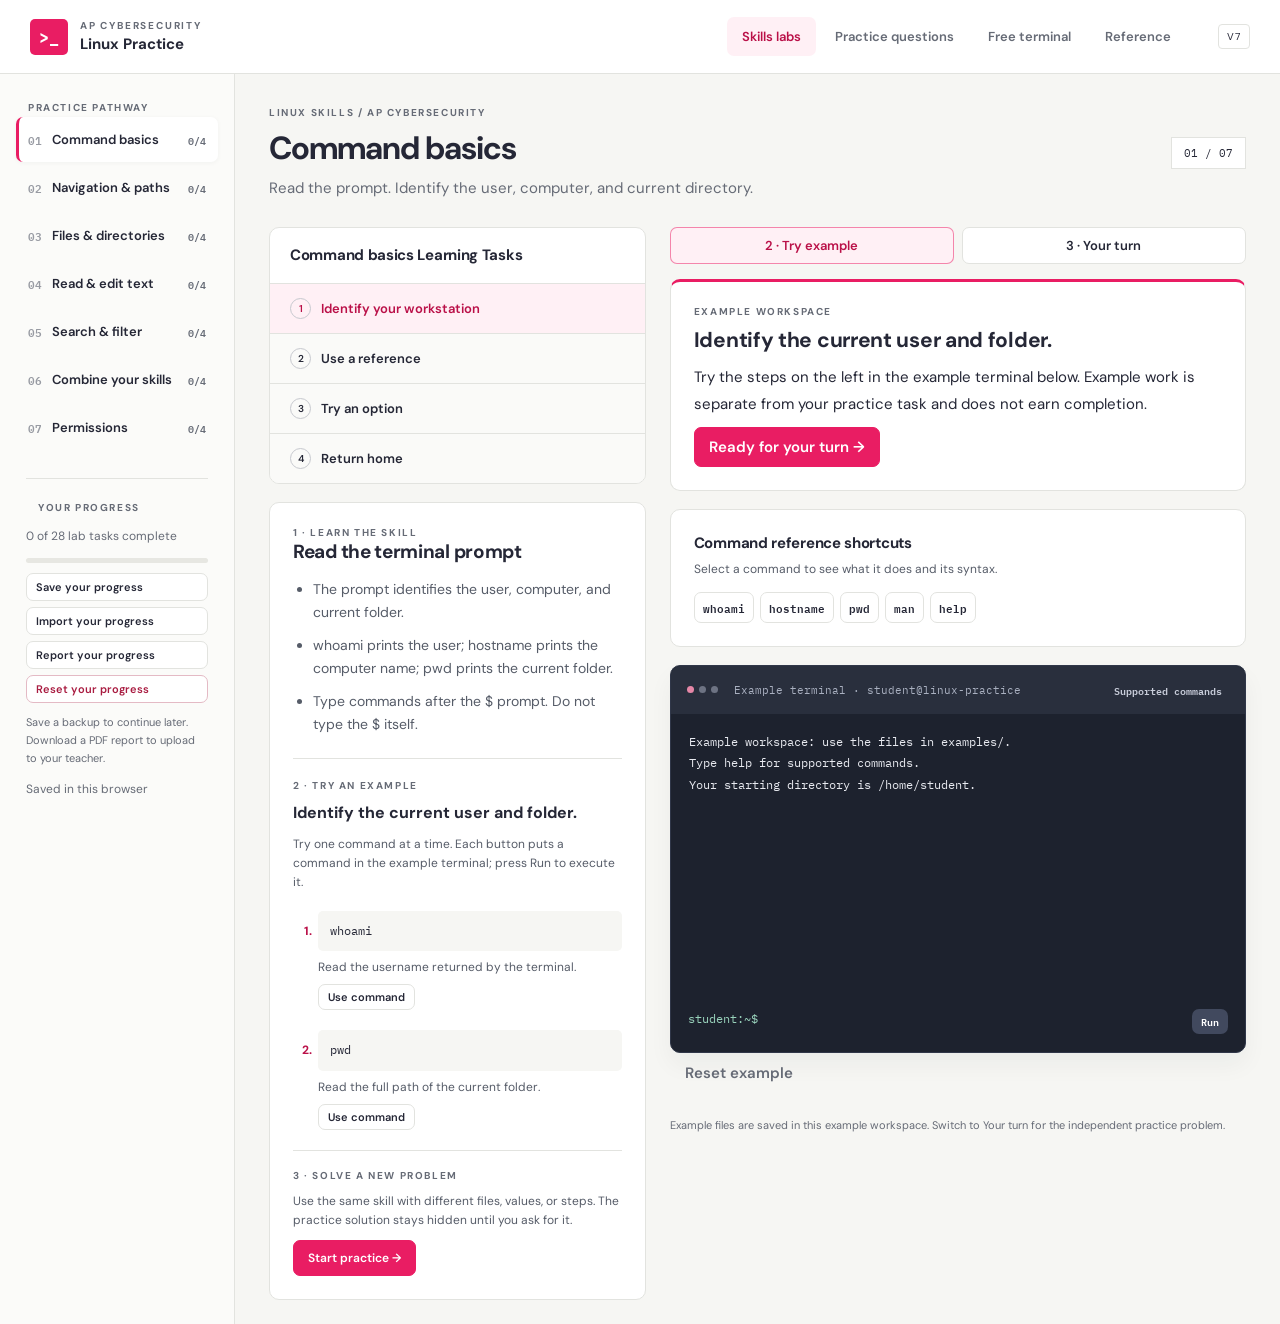
==== commit 657ed8c0: "Release V7: add confirmed progress reset" ====
--- a/index.html
+++ b/index.html
@@ -25,8 +25,10 @@
 .progress-report-dialog{width:min(900px,94vw)}.progress-report-dialog>p{font-size:13px;line-height:1.6;color:var(--muted)}.report-preview{max-height:45vh;overflow:auto;border:1px solid var(--line);background:#fafaf8;padding:16px;overflow-wrap:anywhere;font-size:12px}.progress-report-dialog>.row{margin-top:16px}
 
 .report-name-error{color:#942446;font-size:13px;line-height:1.5;margin:8px 0}.progress-report-dialog input[aria-invalid=true]{border-color:#ba1048}
+
+.sidebar-bottom .reset-progress{color:#a91c41;border-color:#e4bac5;margin-top:5px}.danger{background:#ba1048;border-color:#ba1048;color:white}.danger:hover{background:#99103c;border-color:#99103c}.reset-progress-dialog{width:min(560px,94vw)}.reset-progress-dialog p{font-size:14px;line-height:1.7;color:var(--muted)}.reset-progress-dialog .row{margin-top:22px;justify-content:flex-end}@media(max-width:760px){.progress-actions{grid-template-columns:repeat(2,minmax(0,1fr))}}
 </style></head>
-<body><a class="skip" href="#main">Skip to practice</a><header><div class="brand"><span class="brand-icon" aria-hidden="true">&gt;_</span><div><small>AP CYBERSECURITY</small>Linux Practice</div></div><nav class="topnav" aria-label="Practice areas"><button data-view="labs">Skills labs</button><button data-view="quiz">Practice questions</button><button data-view="sandbox">Free terminal</button><button data-view="reference">Reference</button></nav><span class="draft">V6</span></header><div class="layout"><aside id="sidebar"></aside><main class="workspace" id="main" tabindex="-1"></main></div><div id="terminal-announcement" class="sr-only" aria-live="polite"></div><div id="toast" role="status" hidden></div><input type="file" id="import-file" accept="application/json,.json" hidden><dialog id="editor" aria-labelledby="editor-title"><h2 id="editor-title">Practice text editor</h2><p id="editor-path"></p><textarea id="editor-text" aria-label="File contents" spellcheck="false"></textarea><p id="editor-message"></p><div class="row"><button class="primary" id="save-editor">Save file</button><button id="close-editor">Cancel</button></div></dialog><dialog id="reference-dialog" aria-labelledby="reference-title"><h2 id="reference-title"></h2><pre id="reference-text"></pre><button id="close-reference">Close reference</button></dialog><script>/** @license
+<body><a class="skip" href="#main">Skip to practice</a><header><div class="brand"><span class="brand-icon" aria-hidden="true">&gt;_</span><div><small>AP CYBERSECURITY</small>Linux Practice</div></div><nav class="topnav" aria-label="Practice areas"><button data-view="labs">Skills labs</button><button data-view="quiz">Practice questions</button><button data-view="sandbox">Free terminal</button><button data-view="reference">Reference</button></nav><span class="draft">V7</span></header><div class="layout"><aside id="sidebar"></aside><main class="workspace" id="main" tabindex="-1"></main></div><div id="terminal-announcement" class="sr-only" aria-live="polite"></div><div id="toast" role="status" hidden></div><input type="file" id="import-file" accept="application/json,.json" hidden><dialog id="editor" aria-labelledby="editor-title"><h2 id="editor-title">Practice text editor</h2><p id="editor-path"></p><textarea id="editor-text" aria-label="File contents" spellcheck="false"></textarea><p id="editor-message"></p><div class="row"><button class="primary" id="save-editor">Save file</button><button id="close-editor">Cancel</button></div></dialog><dialog id="reference-dialog" aria-labelledby="reference-title"><h2 id="reference-title"></h2><pre id="reference-text"></pre><button id="close-reference">Close reference</button></dialog><script>/** @license
  *
  * jsPDF - PDF Document creation from JavaScript
  * Version 4.2.1 Built on 2026-03-17T11:11:27.056Z
@@ -1258,7 +1260,7 @@
 function keepShell(){shell.history=shell.history.slice(-500);shell.events=shell.events.slice(-500);state.snapshots[context]=shell.snapshot();save();}
 function progress(){return Object.keys(state.completed).filter(id=>TOPICS.some(t=>t.tasks.some(x=>x.id===id))).length;}
 function renderSidebar(){const aside=$('#sidebar');aside.replaceChildren();aside.append(el('div','eyebrow','Practice pathway'));const list=el('nav','module-list');list.setAttribute('aria-label','Skill modules');for(const t of TOPICS){const count=t.tasks.filter(x=>state.completed[x.id]).length;const b=button('',()=>{state.view='labs';state.topic=t.id;state.task=t.tasks.find(x=>!state.completed[x.id])?.id||t.tasks[0].id;labMode='example';feedback=null;hintLevel=0;render();});b.className='module'+(state.view==='labs'&&t.id===state.topic?' active':'')+(count===t.tasks.length?' done':'');append(b,el('span','num',count===t.tasks.length?'✓':t.short),el('span','',t.label),el('span','count',`${count}/${t.tasks.length}`));if(state.view==='labs'&&t.id===state.topic)b.setAttribute('aria-current','page');list.append(b);}aside.append(list);
-const bottom=el('div','sidebar-bottom');append(bottom,el('div','eyebrow','Your progress'),el('p','',`${progress()} of 28 lab tasks complete`));const track=el('div','progress-track'),fill=el('span');fill.style.width=progress()/28*100+'%';track.append(fill);bottom.append(track);const actions=el('div','progress-actions');append(actions,button('Save your progress',exportProgress),button('Import your progress',()=>$('#import-file').click()),button('Report your progress',reportProgress));bottom.append(actions);bottom.append(el('p','progress-help','Save a backup to continue later. Download a PDF report to upload to your teacher.'));const status=el('p','storage-status');status.id='storage-status';status.textContent=storageOK?'Saved in this browser':'Browser saving unavailable. Export progress to keep your work.';bottom.append(status);aside.append(bottom);}
+const bottom=el('div','sidebar-bottom');append(bottom,el('div','eyebrow','Your progress'),el('p','',`${progress()} of 28 lab tasks complete`));const track=el('div','progress-track'),fill=el('span');fill.style.width=progress()/28*100+'%';track.append(fill);bottom.append(track);const actions=el('div','progress-actions');append(actions,button('Save your progress',exportProgress),button('Import your progress',()=>$('#import-file').click()),button('Report your progress',reportProgress),button('Reset your progress',confirmProgressReset,'reset-progress'));bottom.append(actions);bottom.append(el('p','progress-help','Save a backup to continue later. Download a PDF report to upload to your teacher.'));const status=el('p','storage-status');status.id='storage-status';status.textContent=storageOK?'Saved in this browser':'Browser saving unavailable. Export progress to keep your work.';bottom.append(status);aside.append(bottom);}
 function heading(title,desc,tag=''){const h=el('div','heading'),text=el('div');append(text,el('div','eyebrow','Linux skills / AP Cybersecurity'),el('h1','',title),el('p','',desc));h.append(text);if(tag)h.append(el('span','unit-tag',tag));return h;}
 function render(){save();renderSidebar();document.querySelectorAll('[data-view]').forEach(b=>{const active=b.dataset.view===state.view;b.classList.toggle('active',active);if(active)b.setAttribute('aria-current','page');else b.removeAttribute('aria-current');});const main=$('#main');main.replaceChildren();if(state.view==='labs')renderLabs(main);else if(state.view==='quiz')renderQuiz(main);else if(state.view==='reference')renderReference(main);else renderSandbox(main);}
 function switchLabMode(mode){labMode=mode;feedback=null;hintLevel=0;render();}
@@ -1309,6 +1311,7 @@
 function advanceQuiz(){quiz.index++;if(quiz.index>=quiz.questions.length){quiz.finished=true;state.quizHistory.push(summarizeQuizSession(quiz));state.quizHistory=state.quizHistory.slice(-30);save();}drawQuiz();}
 function download(name,data,type){const blob=new Blob([data],{type}),url=URL.createObjectURL(blob),a=el('a');a.href=url;a.download=name;a.click();setTimeout(()=>URL.revokeObjectURL(url),1000);}
 function exportProgress(){const report={...state,exportedAt:new Date().toISOString(),summary:{completedTasks:progress(),totalTasks:28,notice:'Browser-local practice record. Not an authenticated grade report.'}};download('linux-practice-progress.json',JSON.stringify(report,null,2),'application/json');toast('Progress saved. Use Import your progress to restore this backup.');}
+function confirmProgressReset(){const dialog=el('dialog','reset-progress-dialog');dialog.setAttribute('aria-labelledby','reset-progress-title');dialog.setAttribute('aria-describedby','reset-progress-description');const title=el('h2','','Reset all your progress?');title.id='reset-progress-title';const description=el('p','','This clears completion marks, saved task and example files, terminal history, and practice-question results in this browser.');description.id='reset-progress-description';const reminder=el('p','','Save a backup first if you want to restore your work later. Downloaded backups and reports will stay on your device.');const actions=el('div','row'),cancel=button('Cancel',()=>dialog.close());cancel.autofocus=true;append(actions,button('Save a backup',exportProgress),cancel,button('Yes, reset all progress',()=>{state={version:1,completed:{},snapshots:{},transcripts:{},quizHistory:[],view:'labs',topic:'basics',task:'identity'};quiz=null;labMode='example';feedback=null;hintLevel=0;historyIndex=0;try{localStorage.removeItem(KEY);}catch{}dialog.close();render();toast(storageOK?'Your progress has been reset.':'Progress reset for this session. Browser saving is unavailable.');},'danger'));append(dialog,title,description,reminder,actions);dialog.addEventListener('close',()=>dialog.remove());document.body.append(dialog);dialog.showModal();cancel.focus();}
 function reportProgress(){const dialog=el('dialog','progress-report-dialog');dialog.setAttribute('aria-labelledby','progress-report-title');const title=el('h2','','Your progress report');title.id='progress-report-title';const label=el('label','field','Your name (required)'),name=el('input','answer');name.id='report-student-name';name.autocomplete='name';name.required=true;name.maxLength=120;name.setAttribute('aria-required','true');label.htmlFor=name.id;const error=el('p','report-name-error');error.id='report-name-error';error.setAttribute('role','alert');error.hidden=true;name.setAttribute('aria-describedby',error.id);const preview=el('pre','report-preview');preview.id='report-preview';const text=()=>buildProgressReport(state,{studentName:name.value.trim(),siteVersion:document.querySelector('.draft')?.textContent,activeQuiz:quiz});const update=()=>{preview.textContent=text();if(name.value.trim()){error.hidden=true;name.removeAttribute('aria-invalid');}};name.addEventListener('input',update);const actions=el('div','row');append(actions,button('Download PDF report',()=>{try{const studentName=requireReportName(name.value);const pdf=createProgressPdf(text(),{studentName,siteVersion:document.querySelector('.draft')?.textContent,PdfClass:window.jspdf?.jsPDF});download('linux-practice-report.pdf',pdf,'application/pdf');toast('PDF report downloaded. Upload it to your teacher.');}catch(err){error.textContent=err.message;error.hidden=false;name.setAttribute('aria-invalid','true');name.focus();}},'primary'),button('Close',()=>dialog.close()));append(dialog,title,el('p','','Enter your name, preview your report, then download the PDF to upload to your teacher.'),label,name,error,preview,actions);dialog.addEventListener('close',()=>dialog.remove());document.body.append(dialog);update();dialog.showModal();}
 document.querySelectorAll('[data-view]').forEach(b=>b.addEventListener('click',()=>{state.view=b.dataset.view;feedback=null;hintLevel=0;render();}));
 $('#import-file').addEventListener('change',async e=>{try{const f=e.target.files[0];if(!f)return;if(f.size>4e6)throw Error('The progress file is too large.');const data=validateProgressBackup(JSON.parse(await f.text()));if(!confirm('Replace progress in this browser with the imported file?'))return;state={...state,completed:data.completed,snapshots:data.snapshots,transcripts:data.transcripts||{},quizHistory:data.quizHistory};save();render();toast('Progress restored.');}catch(err){toast('Import failed: '+err.message);}finally{e.target.value='';}});
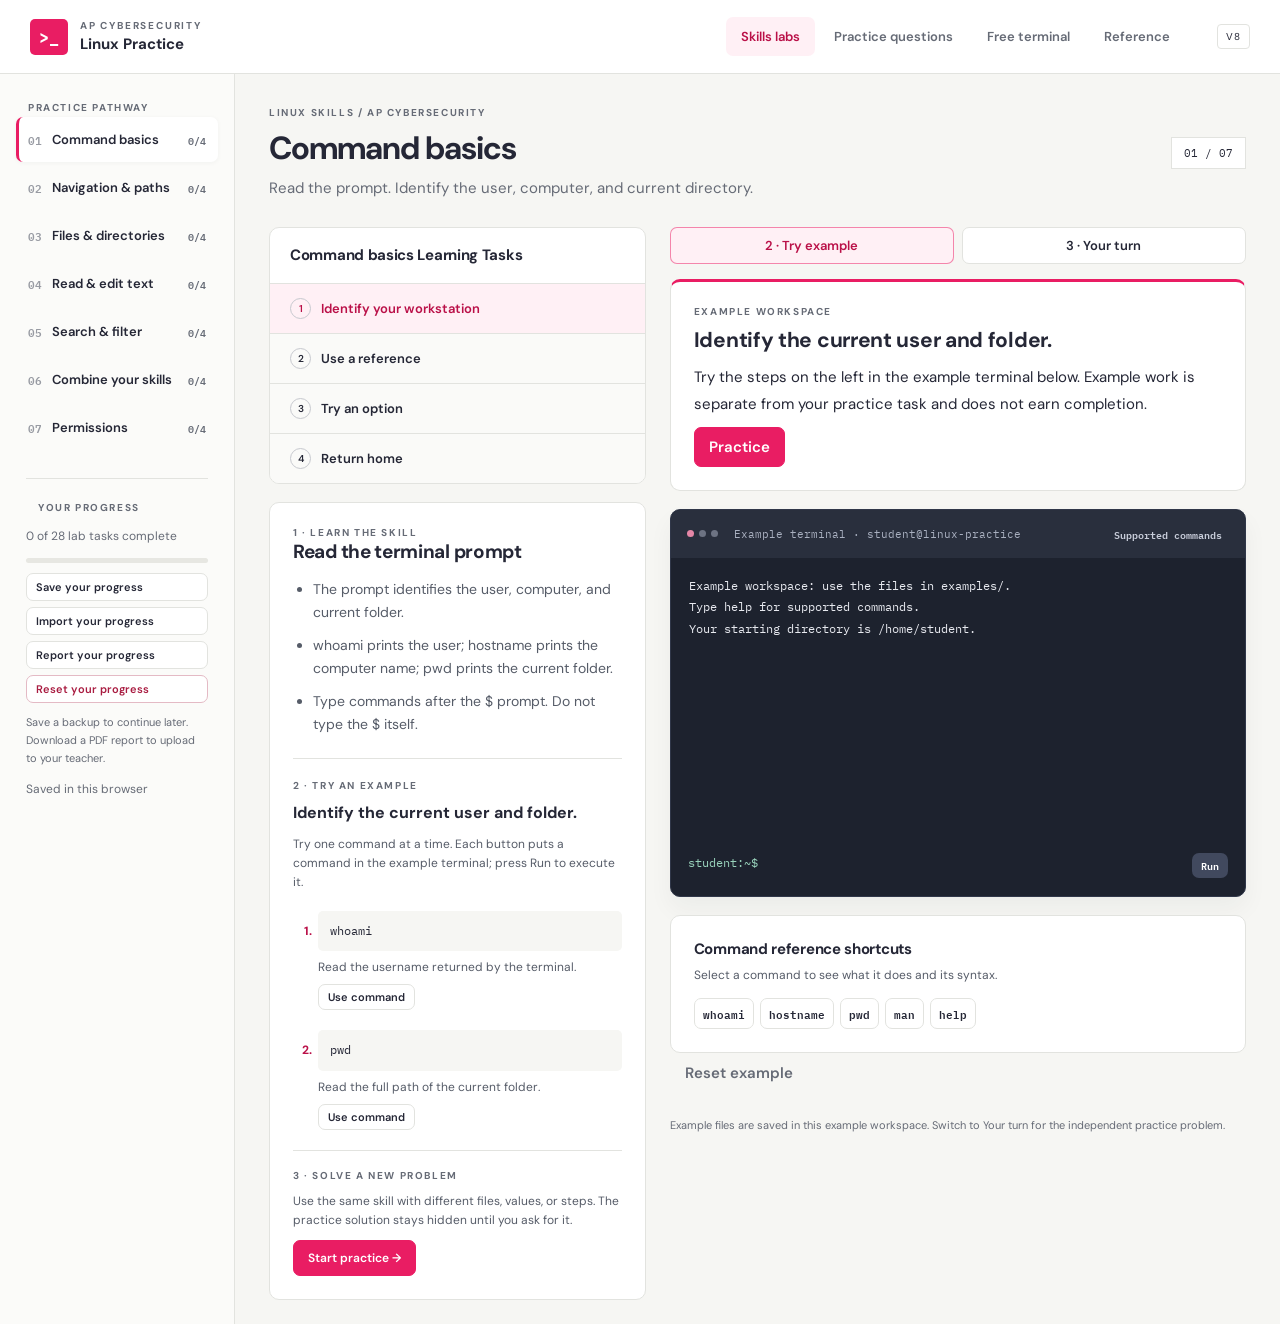
==== commit b9944423: "Release V8: move references below terminal" ====
--- a/index.html
+++ b/index.html
@@ -27,8 +27,10 @@
 .report-name-error{color:#942446;font-size:13px;line-height:1.5;margin:8px 0}.progress-report-dialog input[aria-invalid=true]{border-color:#ba1048}
 
 .sidebar-bottom .reset-progress{color:#a91c41;border-color:#e4bac5;margin-top:5px}.danger{background:#ba1048;border-color:#ba1048;color:white}.danger:hover{background:#99103c;border-color:#99103c}.reset-progress-dialog{width:min(560px,94vw)}.reset-progress-dialog p{font-size:14px;line-height:1.7;color:var(--muted)}.reset-progress-dialog .row{margin-top:22px;justify-content:flex-end}@media(max-width:760px){.progress-actions{grid-template-columns:repeat(2,minmax(0,1fr))}}
+
+.command-shortcuts{margin:18px 0 0}
 </style></head>
-<body><a class="skip" href="#main">Skip to practice</a><header><div class="brand"><span class="brand-icon" aria-hidden="true">&gt;_</span><div><small>AP CYBERSECURITY</small>Linux Practice</div></div><nav class="topnav" aria-label="Practice areas"><button data-view="labs">Skills labs</button><button data-view="quiz">Practice questions</button><button data-view="sandbox">Free terminal</button><button data-view="reference">Reference</button></nav><span class="draft">V7</span></header><div class="layout"><aside id="sidebar"></aside><main class="workspace" id="main" tabindex="-1"></main></div><div id="terminal-announcement" class="sr-only" aria-live="polite"></div><div id="toast" role="status" hidden></div><input type="file" id="import-file" accept="application/json,.json" hidden><dialog id="editor" aria-labelledby="editor-title"><h2 id="editor-title">Practice text editor</h2><p id="editor-path"></p><textarea id="editor-text" aria-label="File contents" spellcheck="false"></textarea><p id="editor-message"></p><div class="row"><button class="primary" id="save-editor">Save file</button><button id="close-editor">Cancel</button></div></dialog><dialog id="reference-dialog" aria-labelledby="reference-title"><h2 id="reference-title"></h2><pre id="reference-text"></pre><button id="close-reference">Close reference</button></dialog><script>/** @license
+<body><a class="skip" href="#main">Skip to practice</a><header><div class="brand"><span class="brand-icon" aria-hidden="true">&gt;_</span><div><small>AP CYBERSECURITY</small>Linux Practice</div></div><nav class="topnav" aria-label="Practice areas"><button data-view="labs">Skills labs</button><button data-view="quiz">Practice questions</button><button data-view="sandbox">Free terminal</button><button data-view="reference">Reference</button></nav><span class="draft">V8</span></header><div class="layout"><aside id="sidebar"></aside><main class="workspace" id="main" tabindex="-1"></main></div><div id="terminal-announcement" class="sr-only" aria-live="polite"></div><div id="toast" role="status" hidden></div><input type="file" id="import-file" accept="application/json,.json" hidden><dialog id="editor" aria-labelledby="editor-title"><h2 id="editor-title">Practice text editor</h2><p id="editor-path"></p><textarea id="editor-text" aria-label="File contents" spellcheck="false"></textarea><p id="editor-message"></p><div class="row"><button class="primary" id="save-editor">Save file</button><button id="close-editor">Cancel</button></div></dialog><dialog id="reference-dialog" aria-labelledby="reference-title"><h2 id="reference-title"></h2><pre id="reference-text"></pre><button id="close-reference">Close reference</button></dialog><script>/** @license
  *
  * jsPDF - PDF Document creation from JavaScript
  * Version 4.2.1 Built on 2026-03-17T11:11:27.056Z
@@ -1282,10 +1284,10 @@
  const tasks=el('nav','card tasks');tasks.setAttribute('aria-label',t.label+' Learning Tasks');tasks.append(el('h2','tasks-heading',t.label+' Learning Tasks'));for(const [i,x]of t.tasks.entries()){const b=button('',()=>{state.task=x.id;labMode='example';feedback=null;hintLevel=0;render();});b.className='taskbutton'+(x.id===task.id?' selected':'');append(b,el('span','task-dot'+(state.completed[x.id]?' complete':''),state.completed[x.id]?'✓':i+1),el('span','',x.title));if(x.id===task.id)b.setAttribute('aria-current','step');tasks.append(b);}left.append(tasks);left.append(renderLesson(task));grid.append(left);
  const right=el('div'),modes=el('div','lab-modes');modes.setAttribute('role','group');modes.setAttribute('aria-label','Learning steps');for(const [mode,label]of [['example','2 · Try example'],['practice','3 · Your turn']]){const b=button(label,()=>switchLabMode(mode),labMode===mode?'active':'');b.setAttribute('aria-pressed',String(labMode===mode));modes.append(b);}right.append(modes);
  const detail=el('section','card task-detail'),pad=el('div','card-pad');
- if(isExample){append(pad,el('div','eyebrow','Example workspace'),el('h2','',LESSONS[task.id].goal),el('p','','Try the steps on the left in the example terminal below. Example work is separate from your practice task and does not earn completion.'),button('Ready for your turn →',()=>switchLabMode('practice'),'primary'));}
+ if(isExample){append(pad,el('div','eyebrow','Example workspace'),el('h2','',LESSONS[task.id].goal),el('p','','Try the steps on the left in the example terminal below. Example work is separate from your practice task and does not earn completion.'),button('Practice',()=>switchLabMode('practice'),'primary'));}
  else{append(pad,el('div','eyebrow',`Your turn · Task ${t.tasks.indexOf(task)+1} of ${t.tasks.length}`),el('h2','',task.title),el('p','',task.goal));const row=el('div','row');append(row,button('Check my work',()=>checkTask(task),'primary'),button('Hint',()=>{hintLevel++;drawHints(task);}),button('Reset task',()=>resetTask(task.id),'quiet'));pad.append(row);const hints=el('div','hint');hints.id='task-hints';pad.append(hints);const fb=el('div');fb.id='task-feedback';fb.setAttribute('aria-live','polite');pad.append(fb);}
  detail.append(pad);right.append(detail);
- const shortcuts=el('section','card card-pad command-shortcuts');shortcuts.setAttribute('aria-label','Command reference shortcuts');append(shortcuts,el('h2','','Command reference shortcuts'),el('p','','Select a command to see what it does and its syntax.'));const refs=el('div','reference-strip');for(const c of t.terms)refs.append(button(c,()=>openReference(c)));shortcuts.append(refs);right.append(shortcuts);right.append(terminal(isExample));
+ const shortcuts=el('section','card card-pad command-shortcuts');shortcuts.setAttribute('aria-label','Command reference shortcuts');append(shortcuts,el('h2','','Command reference shortcuts'),el('p','','Select a command to see what it does and its syntax.'));const refs=el('div','reference-strip');for(const c of t.terms)refs.append(button(c,()=>openReference(c)));shortcuts.append(refs);right.append(terminal(isExample));right.append(shortcuts);
  if(isExample)right.append(button('Reset example',()=>resetTask('example:'+task.id),'quiet'));
  right.append(el('p','bottomnote',isExample?'Example files are saved in this example workspace. Switch to Your turn for the independent practice problem.':'This terminal changes only the files for this practice task. Your example workspace stays separate.'));grid.append(right);main.append(grid);drawHints(task);if(feedback&&!isExample)drawTaskFeedback(task);
 }
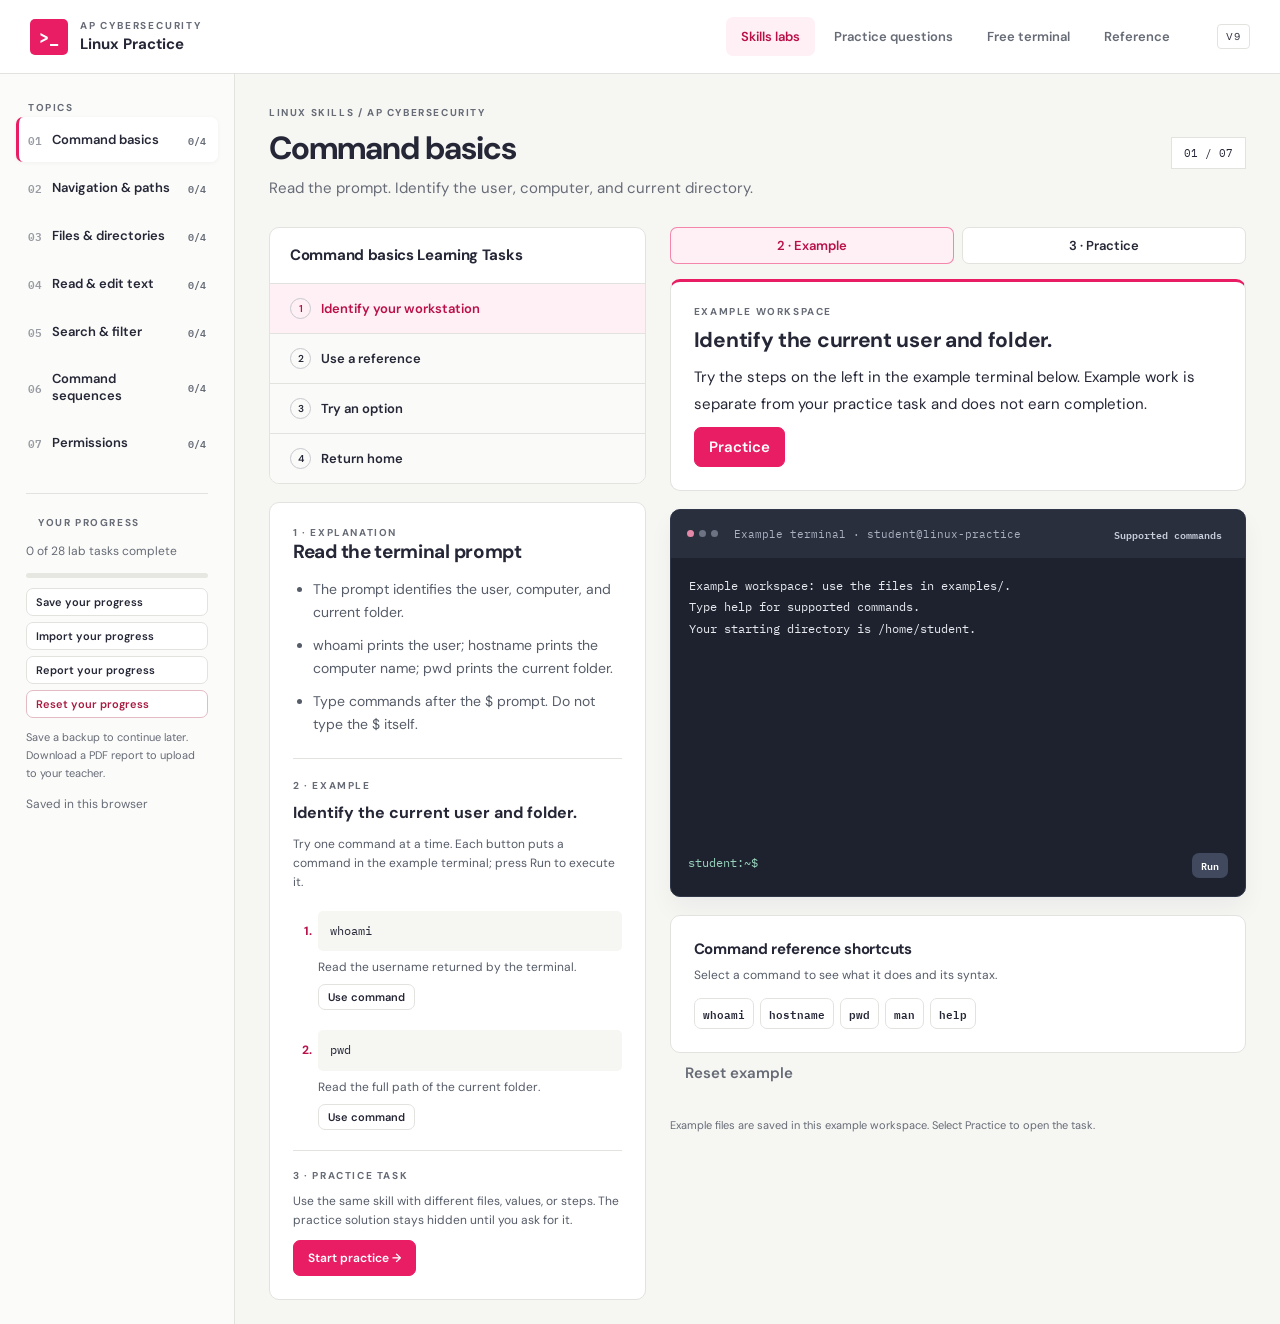
==== commit f23341ae: "Release V9: replace slogans with direct instructions" ====
--- a/index.html
+++ b/index.html
@@ -30,7 +30,7 @@
 
 .command-shortcuts{margin:18px 0 0}
 </style></head>
-<body><a class="skip" href="#main">Skip to practice</a><header><div class="brand"><span class="brand-icon" aria-hidden="true">&gt;_</span><div><small>AP CYBERSECURITY</small>Linux Practice</div></div><nav class="topnav" aria-label="Practice areas"><button data-view="labs">Skills labs</button><button data-view="quiz">Practice questions</button><button data-view="sandbox">Free terminal</button><button data-view="reference">Reference</button></nav><span class="draft">V8</span></header><div class="layout"><aside id="sidebar"></aside><main class="workspace" id="main" tabindex="-1"></main></div><div id="terminal-announcement" class="sr-only" aria-live="polite"></div><div id="toast" role="status" hidden></div><input type="file" id="import-file" accept="application/json,.json" hidden><dialog id="editor" aria-labelledby="editor-title"><h2 id="editor-title">Practice text editor</h2><p id="editor-path"></p><textarea id="editor-text" aria-label="File contents" spellcheck="false"></textarea><p id="editor-message"></p><div class="row"><button class="primary" id="save-editor">Save file</button><button id="close-editor">Cancel</button></div></dialog><dialog id="reference-dialog" aria-labelledby="reference-title"><h2 id="reference-title"></h2><pre id="reference-text"></pre><button id="close-reference">Close reference</button></dialog><script>/** @license
+<body><a class="skip" href="#main">Skip to practice</a><header><div class="brand"><span class="brand-icon" aria-hidden="true">&gt;_</span><div><small>AP CYBERSECURITY</small>Linux Practice</div></div><nav class="topnav" aria-label="Practice areas"><button data-view="labs">Skills labs</button><button data-view="quiz">Practice questions</button><button data-view="sandbox">Free terminal</button><button data-view="reference">Reference</button></nav><span class="draft">V9</span></header><div class="layout"><aside id="sidebar"></aside><main class="workspace" id="main" tabindex="-1"></main></div><div id="terminal-announcement" class="sr-only" aria-live="polite"></div><div id="toast" role="status" hidden></div><input type="file" id="import-file" accept="application/json,.json" hidden><dialog id="editor" aria-labelledby="editor-title"><h2 id="editor-title">Practice text editor</h2><p id="editor-path"></p><textarea id="editor-text" aria-label="File contents" spellcheck="false"></textarea><p id="editor-message"></p><div class="row"><button class="primary" id="save-editor">Save file</button><button id="close-editor">Cancel</button></div></dialog><dialog id="reference-dialog" aria-labelledby="reference-title"><h2 id="reference-title"></h2><pre id="reference-text"></pre><button id="close-reference">Close reference</button></dialog><script>/** @license
  *
  * jsPDF - PDF Document creation from JavaScript
  * Version 4.2.1 Built on 2026-03-17T11:11:27.056Z
@@ -507,11 +507,11 @@
  task('case','Ignore case','Save all lines containing linux, regardless of capitalization, from documents/words.txt to practice/linux-lines.txt.','Use grep -i. There are three matching lines.','grep -i linux documents/words.txt > practice/linux-lines.txt',s=>contents(s,'practice/linux-lines.txt')==='Linux makes text searchable.\nlinux commands are case sensitive.\nPractice Linux every week.\n'),
  task('count','Count matching lines','Count lines containing OPEN in documents/visits.log and save only the number to practice/open-count.txt.','grep -c returns the number of matching lines.','grep -c OPEN documents/visits.log > practice/open-count.txt',s=>contents(s,'practice/open-count.txt')==='3\n')
  ]},
- {id:'sequence',label:'Combine your skills',short:'06',desc:'Use command sequences, pipes, and redirection.',lesson:'A pipe (|) sends the output of one command to the input of another. > writes output to a file and replaces existing contents. >> appends. Commands can be entered one at a time. This practice terminal also supports ; and && to sequence successful commands.',example:'cat documents/course/schedule.txt | grep Linux\ngrep Linux documents/course/schedule.txt > practice/linux-days.txt',terms:['grep','cat','sort','uniq','cp','mv','echo'],tasks:[
+ {id:'sequence',label:'Command sequences',short:'06',desc:'Use command sequences, pipes, and redirection.',lesson:'A pipe (|) sends the output of one command to the input of another. > writes output to a file and replaces existing contents. >> appends. Commands can be entered one at a time. This practice terminal also supports ; and && to sequence successful commands.',example:'cat documents/course/schedule.txt | grep Linux\ngrep Linux documents/course/schedule.txt > practice/linux-days.txt',terms:['grep','cat','sort','uniq','cp','mv','echo'],tasks:[
  task('pipeline','Filter twice','Use a pipe to select only visits.log lines containing both OPEN and library. Save them to practice/library-open.txt.','Pipe the output of one grep into a second grep.','grep OPEN documents/visits.log | grep library > practice/library-open.txt',s=>contents(s,'practice/library-open.txt')==='08:00 OPEN library\n08:15 OPEN library\n'&&s.history.some(h=>tokenize(h).some(t=>t.op&&t.v==='|'))),
  task('organize','Create an organized copy','Create practice/review. Copy schedule.txt there as week.txt, and create an empty questions.txt beside it. Preserve the original schedule.','You need a directory, a copied file with a new name, and a second empty file.','mkdir practice/review; cp documents/course/schedule.txt practice/review/week.txt; touch practice/review/questions.txt',s=>contents(s,'practice/review/week.txt')===s.initialSchedule&&contents(s,'documents/course/schedule.txt')===s.initialSchedule&&contents(s,'practice/review/questions.txt')===''),
  task('extract','Build a short file','Create practice/first-three.txt containing exactly the first three schedule lines. Then display your new file.','Redirect head output, then use cat to verify the result.','head -n 3 documents/course/schedule.txt > practice/first-three.txt; cat practice/first-three.txt',s=>contents(s,'practice/first-three.txt')==='Monday: Linux practice\nTuesday: Reading files\nWednesday: Searching\n'&&read(s,'practice/first-three.txt')),
- task('independent','Independent challenge','Create ~/finished. Put a copy of notes.txt there named reference.txt and a file named linux-days.txt containing only schedule lines with Linux. Leave both originals unchanged.','Break the goal into three steps: create the directory, copy the notes, filter the schedule.','mkdir ~/finished; cp ~/documents/course/notes.txt ~/finished/reference.txt; grep Linux ~/documents/course/schedule.txt > ~/finished/linux-days.txt',s=>contents(s,'finished/reference.txt')===s.initialNotes&&contents(s,'finished/linux-days.txt')==='Monday: Linux practice\nThursday: Linux practice\n'&&contents(s,'documents/course/notes.txt')===s.initialNotes&&contents(s,'documents/course/schedule.txt')===s.initialSchedule)
+ task('independent','Combined task','Create ~/finished. Put a copy of notes.txt there named reference.txt and a file named linux-days.txt containing only schedule lines with Linux. Leave both originals unchanged.','Break the goal into three steps: create the directory, copy the notes, filter the schedule.','mkdir ~/finished; cp ~/documents/course/notes.txt ~/finished/reference.txt; grep Linux ~/documents/course/schedule.txt > ~/finished/linux-days.txt',s=>contents(s,'finished/reference.txt')===s.initialNotes&&contents(s,'finished/linux-days.txt')==='Monday: Linux practice\nThursday: Linux practice\n'&&contents(s,'documents/course/notes.txt')===s.initialNotes&&contents(s,'documents/course/schedule.txt')===s.initialSchedule)
  ]},
  {id:'permissions',label:'Permissions',short:'07',desc:'Read permissions and make controlled changes. Assign when ready.',lesson:'ls -l shows permissions for the owner, group, and others. r=4, w=2, x=1. chmod 600 gives the owner read/write and everyone else no access. Symbolic modes such as u+rw,go-rwx can express the same result. chown changes ownership and may require privileges; use it later in the real VM.',example:'ls -l documents/private.txt\nchmod 600 documents/private.txt\nls -l documents/private.txt',terms:['ls','chmod'],tasks:[
  task('private','Restrict a file','Set documents/private.txt so its owner can read and write, with no access for group or others.','Use 600 or u=rw,go=.','chmod 600 documents/private.txt',s=>s.fs[HOME+'/documents/private.txt'].mode===0o600),
@@ -1261,38 +1261,38 @@
 function loadShell(key){context=key;shell=key.startsWith('example:')?prepareExampleShell(state.snapshots[key]):prepareShell(state.snapshots[key]);historyIndex=shell.history.length;}
 function keepShell(){shell.history=shell.history.slice(-500);shell.events=shell.events.slice(-500);state.snapshots[context]=shell.snapshot();save();}
 function progress(){return Object.keys(state.completed).filter(id=>TOPICS.some(t=>t.tasks.some(x=>x.id===id))).length;}
-function renderSidebar(){const aside=$('#sidebar');aside.replaceChildren();aside.append(el('div','eyebrow','Practice pathway'));const list=el('nav','module-list');list.setAttribute('aria-label','Skill modules');for(const t of TOPICS){const count=t.tasks.filter(x=>state.completed[x.id]).length;const b=button('',()=>{state.view='labs';state.topic=t.id;state.task=t.tasks.find(x=>!state.completed[x.id])?.id||t.tasks[0].id;labMode='example';feedback=null;hintLevel=0;render();});b.className='module'+(state.view==='labs'&&t.id===state.topic?' active':'')+(count===t.tasks.length?' done':'');append(b,el('span','num',count===t.tasks.length?'✓':t.short),el('span','',t.label),el('span','count',`${count}/${t.tasks.length}`));if(state.view==='labs'&&t.id===state.topic)b.setAttribute('aria-current','page');list.append(b);}aside.append(list);
+function renderSidebar(){const aside=$('#sidebar');aside.replaceChildren();aside.append(el('div','eyebrow','Topics'));const list=el('nav','module-list');list.setAttribute('aria-label','Skill modules');for(const t of TOPICS){const count=t.tasks.filter(x=>state.completed[x.id]).length;const b=button('',()=>{state.view='labs';state.topic=t.id;state.task=t.tasks.find(x=>!state.completed[x.id])?.id||t.tasks[0].id;labMode='example';feedback=null;hintLevel=0;render();});b.className='module'+(state.view==='labs'&&t.id===state.topic?' active':'')+(count===t.tasks.length?' done':'');append(b,el('span','num',count===t.tasks.length?'✓':t.short),el('span','',t.label),el('span','count',`${count}/${t.tasks.length}`));if(state.view==='labs'&&t.id===state.topic)b.setAttribute('aria-current','page');list.append(b);}aside.append(list);
 const bottom=el('div','sidebar-bottom');append(bottom,el('div','eyebrow','Your progress'),el('p','',`${progress()} of 28 lab tasks complete`));const track=el('div','progress-track'),fill=el('span');fill.style.width=progress()/28*100+'%';track.append(fill);bottom.append(track);const actions=el('div','progress-actions');append(actions,button('Save your progress',exportProgress),button('Import your progress',()=>$('#import-file').click()),button('Report your progress',reportProgress),button('Reset your progress',confirmProgressReset,'reset-progress'));bottom.append(actions);bottom.append(el('p','progress-help','Save a backup to continue later. Download a PDF report to upload to your teacher.'));const status=el('p','storage-status');status.id='storage-status';status.textContent=storageOK?'Saved in this browser':'Browser saving unavailable. Export progress to keep your work.';bottom.append(status);aside.append(bottom);}
 function heading(title,desc,tag=''){const h=el('div','heading'),text=el('div');append(text,el('div','eyebrow','Linux skills / AP Cybersecurity'),el('h1','',title),el('p','',desc));h.append(text);if(tag)h.append(el('span','unit-tag',tag));return h;}
 function render(){save();renderSidebar();document.querySelectorAll('[data-view]').forEach(b=>{const active=b.dataset.view===state.view;b.classList.toggle('active',active);if(active)b.setAttribute('aria-current','page');else b.removeAttribute('aria-current');});const main=$('#main');main.replaceChildren();if(state.view==='labs')renderLabs(main);else if(state.view==='quiz')renderQuiz(main);else if(state.view==='reference')renderReference(main);else renderSandbox(main);}
 function switchLabMode(mode){labMode=mode;feedback=null;hintLevel=0;render();}
 function renderLesson(task){
  const lesson=LESSONS[task.id],card=el('section','card lesson-card'),pad=el('div','card-pad');
- append(pad,el('div','eyebrow','1 · Learn the skill'),el('h2','',lesson.title));
+ append(pad,el('div','eyebrow','1 · Explanation'),el('h2','',lesson.title));
  const points=el('ul','lesson-points');for(const point of lesson.points)points.append(el('li','',point));pad.append(points);
- const example=el('section','worked-example');append(example,el('div','eyebrow','2 · Try an example'),el('h3','',lesson.goal),el('p','example-intro','Try one command at a time. Each button puts a command in the example terminal; press Run to execute it.'));
+ const example=el('section','worked-example');append(example,el('div','eyebrow','2 · Example'),el('h3','',lesson.goal),el('p','example-intro','Try one command at a time. Each button puts a command in the example terminal; press Run to execute it.'));
  const steps=el('ol','example-steps');for(const [i,step]of lesson.steps.entries()){
  const item=el('li'),use=button('Use command',()=>{if(labMode!=='example')switchLabMode('example');const input=$('#command-input');input.value=step.command;input.focus();});use.setAttribute('aria-label',`Use example command ${i+1}: ${step.command}`);
  append(item,el('pre','',step.command),el('p','',step.why),use);steps.append(item);
  }
  example.append(steps);pad.append(example);
- const next=el('div','lesson-next');append(next,el('div','eyebrow','3 · Solve a new problem'),el('p','','Use the same skill with different files, values, or steps. The practice solution stays hidden until you ask for it.'),button('Start practice →',()=>switchLabMode('practice'),'primary'));pad.append(next);card.append(pad);return card;
+ const next=el('div','lesson-next');append(next,el('div','eyebrow','3 · Practice task'),el('p','','Use the same skill with different files, values, or steps. The practice solution stays hidden until you ask for it.'),button('Start practice →',()=>switchLabMode('practice'),'primary'));pad.append(next);card.append(pad);return card;
 }
 function renderLabs(main){
  const t=topic(),task=currentTask(),isExample=labMode==='example';state.task=task.id;loadShell(isExample?'example:'+task.id:task.id);
  main.append(heading(t.label,t.desc,`${t.short} / 07`));const grid=el('div','labgrid'),left=el('div','left-column');
  const tasks=el('nav','card tasks');tasks.setAttribute('aria-label',t.label+' Learning Tasks');tasks.append(el('h2','tasks-heading',t.label+' Learning Tasks'));for(const [i,x]of t.tasks.entries()){const b=button('',()=>{state.task=x.id;labMode='example';feedback=null;hintLevel=0;render();});b.className='taskbutton'+(x.id===task.id?' selected':'');append(b,el('span','task-dot'+(state.completed[x.id]?' complete':''),state.completed[x.id]?'✓':i+1),el('span','',x.title));if(x.id===task.id)b.setAttribute('aria-current','step');tasks.append(b);}left.append(tasks);left.append(renderLesson(task));grid.append(left);
- const right=el('div'),modes=el('div','lab-modes');modes.setAttribute('role','group');modes.setAttribute('aria-label','Learning steps');for(const [mode,label]of [['example','2 · Try example'],['practice','3 · Your turn']]){const b=button(label,()=>switchLabMode(mode),labMode===mode?'active':'');b.setAttribute('aria-pressed',String(labMode===mode));modes.append(b);}right.append(modes);
+ const right=el('div'),modes=el('div','lab-modes');modes.setAttribute('role','group');modes.setAttribute('aria-label','Learning steps');for(const [mode,label]of [['example','2 · Example'],['practice','3 · Practice']]){const b=button(label,()=>switchLabMode(mode),labMode===mode?'active':'');b.setAttribute('aria-pressed',String(labMode===mode));modes.append(b);}right.append(modes);
  const detail=el('section','card task-detail'),pad=el('div','card-pad');
  if(isExample){append(pad,el('div','eyebrow','Example workspace'),el('h2','',LESSONS[task.id].goal),el('p','','Try the steps on the left in the example terminal below. Example work is separate from your practice task and does not earn completion.'),button('Practice',()=>switchLabMode('practice'),'primary'));}
  else{append(pad,el('div','eyebrow',`Your turn · Task ${t.tasks.indexOf(task)+1} of ${t.tasks.length}`),el('h2','',task.title),el('p','',task.goal));const row=el('div','row');append(row,button('Check my work',()=>checkTask(task),'primary'),button('Hint',()=>{hintLevel++;drawHints(task);}),button('Reset task',()=>resetTask(task.id),'quiet'));pad.append(row);const hints=el('div','hint');hints.id='task-hints';pad.append(hints);const fb=el('div');fb.id='task-feedback';fb.setAttribute('aria-live','polite');pad.append(fb);}
  detail.append(pad);right.append(detail);
  const shortcuts=el('section','card card-pad command-shortcuts');shortcuts.setAttribute('aria-label','Command reference shortcuts');append(shortcuts,el('h2','','Command reference shortcuts'),el('p','','Select a command to see what it does and its syntax.'));const refs=el('div','reference-strip');for(const c of t.terms)refs.append(button(c,()=>openReference(c)));shortcuts.append(refs);right.append(terminal(isExample));right.append(shortcuts);
  if(isExample)right.append(button('Reset example',()=>resetTask('example:'+task.id),'quiet'));
- right.append(el('p','bottomnote',isExample?'Example files are saved in this example workspace. Switch to Your turn for the independent practice problem.':'This terminal changes only the files for this practice task. Your example workspace stays separate.'));grid.append(right);main.append(grid);drawHints(task);if(feedback&&!isExample)drawTaskFeedback(task);
+ right.append(el('p','bottomnote',isExample?'Example files are saved in this example workspace. Select Practice to open the task.':'This terminal changes only the files for this practice task. Your example workspace stays separate.'));grid.append(right);main.append(grid);drawHints(task);if(feedback&&!isExample)drawTaskFeedback(task);
 }
 function drawHints(task){const n=$('#task-hints');if(!n)return;n.replaceChildren();if(hintLevel){n.append(el('span','',task.hint));n.append(button('Show a worked solution',()=>{hintLevel=2;drawHints(task);},'quiet'));}if(hintLevel>=2)n.append(el('pre','',task.solution));}
-function checkTask(task){try{const passed=task.check(shell);if(passed){state.completed[task.id]={at:new Date().toISOString(),hints:hintLevel};feedback={ok:true,text:'Goal achieved. Your result meets the task requirements.'};}else feedback={ok:false,text:'Not complete yet. Check the required location, filename, and contents. For read tasks, display the requested file. Use a hint if you need a starting point.'};keepShell();drawTaskFeedback(task);renderSidebar();}catch{feedback={ok:false,text:'Check your task state, or reset this task and try again.'};drawTaskFeedback(task);}}
+function checkTask(task){try{const passed=task.check(shell);if(passed){state.completed[task.id]={at:new Date().toISOString(),hints:hintLevel};feedback={ok:true,text:'Task complete.'};}else feedback={ok:false,text:'Not complete yet. Check the required location, filename, and contents. For read tasks, display the requested file. Use a hint if you need a starting point.'};keepShell();drawTaskFeedback(task);renderSidebar();}catch{feedback={ok:false,text:'Check your task state, or reset this task and try again.'};drawTaskFeedback(task);}}
 function drawTaskFeedback(task){const n=$('#task-feedback');n.replaceChildren();n.append(el('div','feedback '+(feedback.ok?'success':'error'),feedback.text));if(feedback.ok){const all=TOPICS.flatMap(t=>t.tasks.map(x=>({t,x}))),idx=all.findIndex(x=>x.x.id===task.id),next=all[idx+1];if(next)n.append(button('Next task →',()=>{state.topic=next.t.id;state.task=next.x.id;labMode='example';feedback=null;hintLevel=0;render();},'quiet'));}}
 function resetTask(id){if(!confirm(id.startsWith('example:')?'Reset this example workspace?':'Reset this practice filesystem and terminal? Your recorded completion stays saved.'))return;delete state.snapshots[id];delete state.transcripts[id];feedback=null;hintLevel=0;render();}
 function terminal(isExample=false){const box=el('section','terminal');box.setAttribute('aria-label',isExample?'Example terminal':'Practice terminal');const top=el('div','terminal-top'),lights=el('span','lights');lights.innerHTML='<i></i><i></i><i></i>';append(top,lights,el('span','',isExample?'Example terminal · student@linux-practice':'Practice terminal · student@linux-practice'),button('Supported commands',()=>openReference('help')));box.append(top);const log=el('div','terminal-output');log.id='terminal-output';log.setAttribute('role','log');log.setAttribute('aria-label','Terminal command history and output');log.setAttribute('aria-live','off');const entries=state.transcripts[context]||[{text:(isExample?'Example workspace: use the files in examples/.\n':'Linux command practice\n')+'Type help for supported commands.\nYour starting directory is /home/student.\n\n'}];for(const entry of entries)log.append(el('div',entry.kind||'',entry.text));box.append(log);const form=el('form','terminal-form'),prompt=el('label','prompt',promptText());prompt.htmlFor='command-input';prompt.id='terminal-prompt';const input=el('input');input.id='command-input';input.autocomplete='off';input.spellcheck=false;input.setAttribute('aria-label','Enter a Linux command');const run=el('button','','Run');run.type='submit';append(form,prompt,input,run);form.addEventListener('submit',e=>{e.preventDefault();const line=input.value;if(!line.trim())return;input.value='';execute(line);});input.addEventListener('keydown',e=>{if(e.key==='ArrowUp'){e.preventDefault();historyIndex=Math.max(0,historyIndex-1);input.value=shell.history[historyIndex]||'';}else if(e.key==='ArrowDown'){e.preventDefault();historyIndex=Math.min(shell.history.length,historyIndex+1);input.value=shell.history[historyIndex]||'';}else if(e.key==='c'&&e.ctrlKey){e.preventDefault();input.value='';}});box.append(form);setTimeout(()=>{log.scrollTop=log.scrollHeight;},0);return box;}
@@ -1300,15 +1300,15 @@
 function execute(line){if(!state.transcripts[context])state.transcripts[context]=[];const entries=state.transcripts[context];entries.push({kind:'command',text:promptText()+' '+line});const r=shell.run(line);if(r.clear)entries.splice(0,entries.length);else if(r.out)entries.push({kind:r.ok?'':'error',text:r.out});if(entries.length>250)entries.splice(0,entries.length-250);keepShell();historyIndex=shell.history.length;const log=$('#terminal-output');log.replaceChildren(...entries.map(e=>el('div',e.kind||'',e.text)));log.scrollTop=log.scrollHeight;$('#terminal-prompt').textContent=promptText();$('#terminal-announcement').textContent=r.ok?'Command completed.':'Command error: '+r.out;if(r.edit)openEditor(r.edit);}
 function openEditor(edit){const d=$('#editor');$('#editor-path').textContent=edit.path;$('#editor-text').value=edit.text;$('#editor-message').textContent='Practice editor. In the real VM, nano uses keyboard shortcuts.';d.showModal();$('#save-editor').onclick=()=>{try{shell.write(edit.path,$('#editor-text').value);keepShell();d.close();toast('File saved. Use cat to inspect it.');}catch(e){$('#editor-message').textContent=e.message;}};}
 function openReference(c){$('#reference-title').textContent=c;$('#reference-text').textContent=c==='help'?Object.keys(MAN).join('  ')+'\n\n'+MAN.help:MAN[c];$('#reference-dialog').showModal();}
-function renderSandbox(main){loadShell('sandbox');main.append(heading('Free practice','Explore the sample files and try commands in any order.','NO TASK CHECKS'));const wrap=el('div','sandbox-layout');wrap.append(terminal());append(wrap,el('p','','Your free-practice filesystem is separate from the labs. Try finding a file, copying it, editing it, and checking your result.'),button('Reset free practice',()=>resetTask('sandbox')));const refs=el('div','reference-strip');['ls','cd','find','cat','cp','grep','nano','chmod'].forEach(c=>refs.append(button(c,()=>openReference(c))));wrap.append(refs);main.append(wrap);}
-function renderReference(main){main.append(heading('Command reference','A concise reference for the commands supported in this draft.','KEEP PRACTICING'));const search=el('input','search-input');search.placeholder='Find a command or skill…';search.setAttribute('aria-label','Search command reference');main.append(search);const grid=el('div','reference-grid');main.append(grid);function draw(){grid.replaceChildren();for(const [c,text]of Object.entries(MAN)){if(!(c+' '+text).toLowerCase().includes(search.value.toLowerCase()))continue;const card=el('article','card reference-entry');append(card,el('h2','',c),el('pre','',text));grid.append(card);}if(!grid.childElementCount)grid.append(el('p','','No commands match that search.'));}search.addEventListener('input',draw);draw();main.append(el('p','bottomnote','Corrections to the source cheat sheet: passwd changes a password; /proc/cpuinfo is the CPU-information path. sudo authorization depends on system policy, not a universal group name. Processes, archives, account administration, and package installation belong in later VM practice and are outside this draft terminal.'));}
+function renderSandbox(main){loadShell('sandbox');main.append(heading('Free practice','Use the sample files to run commands in any order.','NO TASK CHECKS'));const wrap=el('div','sandbox-layout');wrap.append(terminal());append(wrap,el('p','','Your free-practice filesystem is separate from the labs. Try finding a file, copying it, editing it, and checking your result.'),button('Reset free practice',()=>resetTask('sandbox')));const refs=el('div','reference-strip');['ls','cd','find','cat','cp','grep','nano','chmod'].forEach(c=>refs.append(button(c,()=>openReference(c))));wrap.append(refs);main.append(wrap);}
+function renderReference(main){main.append(heading('Command reference','Syntax and descriptions for the commands supported by this practice terminal.',`${Object.keys(MAN).length} COMMANDS`));const search=el('input','search-input');search.placeholder='Find a command or skill…';search.setAttribute('aria-label','Search command reference');main.append(search);const grid=el('div','reference-grid');main.append(grid);function draw(){grid.replaceChildren();for(const [c,text]of Object.entries(MAN)){if(!(c+' '+text).toLowerCase().includes(search.value.toLowerCase()))continue;const card=el('article','card reference-entry');append(card,el('h2','',c),el('pre','',text));grid.append(card);}if(!grid.childElementCount)grid.append(el('p','','No commands match that search.'));}search.addEventListener('input',draw);draw();main.append(el('p','bottomnote','Corrections to the source cheat sheet: passwd changes a password; /proc/cpuinfo is the CPU-information path. sudo authorization depends on system policy, not a universal group name. Processes, archives, account administration, and package installation belong in later VM practice and are outside this draft terminal.'));}
 function shuffled(a){return a.map(x=>({x,r:Math.random()})).sort((a,b)=>a.r-b.r).map(o=>o.x);}
 function renderQuiz(main){main.append(heading('Practice questions','Recall commands, interpret output, and write your own solutions.','35 QUESTION BANK'));const layout=el('div','quiz-layout'),settings=el('section','card quiz-settings'),pad=el('div','card-pad');append(pad,el('div','eyebrow','Build a practice set'),el('h2','','Choose your topics'));const list=el('div','topic-list');for(const t of TOPICS){const label=el('label','topic-choice'),input=el('input');input.type='checkbox';input.value=t.id;input.checked=state.quizTopics?state.quizTopics.includes(t.id):t.id!=='permissions';input.name='quiz-topic';append(label,input,el('span','',t.label));list.append(label);}pad.append(list);const typeLabel=el('label','field','Question type');typeLabel.htmlFor='quiz-type';const typeSelect=el('select');typeSelect.id='quiz-type';[['all','All question types'],['interpret','Multiple choice'],['command','Command entry'],['recall','Command name recall']].forEach(([v,l])=>{const o=el('option','',l);o.value=v;typeSelect.append(o);});typeSelect.value=state.quizType||'all';append(pad,typeLabel,typeSelect);const modeLabel=el('label','field','Feedback');modeLabel.htmlFor='quiz-mode';const select=el('select');select.id='quiz-mode';[['practice','Practice · feedback each question'],['quiz','Quiz yourself · feedback at the end']].forEach(([v,l])=>{const o=el('option','',l);o.value=v;select.append(o);});select.value=state.quizMode||'practice';append(pad,modeLabel,select);const countLabel=el('label','field','Questions');countLabel.htmlFor='quiz-count';const count=el('select');count.id='quiz-count';[5,10,15].forEach(n=>{const o=el('option','',String(n));o.value=n;count.append(o);});count.value=state.quizCount||10;append(pad,countLabel,count,el('p','','For command questions, start in /home/student with the standard sample files. Each question gets a fresh filesystem.'),button(quiz?'Start a new set':'Start practice',()=>{const topics=[...document.querySelectorAll('[name="quiz-topic"]:checked')].map(x=>x.value);if(!topics.length){toast('Choose at least one topic.');return;}const pool=QUESTIONS.filter(q=>topics.includes(q.topic)&&(typeSelect.value==='all'||q.type===typeSelect.value));if(!pool.length){toast('No questions match these topics and question type. Choose another type or add topics.');return;}if(quiz&&!quiz.finished&&!confirm('Replace your current practice set?'))return;state.quizType=typeSelect.value;state.quizTopics=topics;state.quizMode=select.value;state.quizCount=Number(count.value);save();quiz={questions:shuffled(pool).slice(0,Number(count.value)),index:0,answers:[],mode:select.value,finished:false};render();},'primary'));settings.append(pad);layout.append(settings);const content=el('section','card quiz-main');content.id='quiz-content';layout.append(content);main.append(layout);drawQuiz();}
-function drawQuiz(){const box=$('#quiz-content');if(!box)return;box.replaceChildren();if(!quiz){append(box,el('div','empty-mark','>_'),el('h2','','Know the command. Know what it does.'),el('p','','Choose topics you have studied, then practice remembering commands, explaining their behavior, and writing short sequences.'),el('p','','Practice gives feedback after each response. Quiz yourself hides answers until the set ends. Results are saved on this device for your own review.'));return;}
-if(quiz.finished){const correct=quiz.answers.filter(a=>a.correct).length;append(box,el('div','eyebrow','Practice complete'),el('h2','',`${correct} of ${quiz.questions.length} correct`),el('p','','Review the explanations below. A practice score measures these questions, not mastery of the entire command line.'));const missed=quiz.questions.filter((q,i)=>!quiz.answers[i].correct);if(missed.length)box.append(button('Retry missed questions',()=>{quiz={questions:shuffled(missed),index:0,answers:[],mode:'practice',finished:false};drawQuiz();},'primary'));quiz.questions.forEach((q,i)=>{const a=quiz.answers[i],item=el('div','review-item');append(item,el('span','pill',a.correct?'Correct':'Review'),el('p','',q.prompt),el('pre','',`Your answer: ${q.type==='interpret'?q.options[Number(a.answer)]||'(blank)':a.answer||'(blank)'}\nAnswer: ${q.type==='interpret'?q.options[q.correct]:q.type==='recall'?q.answers[0]:q.answer}`),el('p','',q.explanation));box.append(item);});return;}
+function drawQuiz(){const box=$('#quiz-content');if(!box)return;box.replaceChildren();if(!quiz){append(box,el('h2','','Skills Practice'),el('p','','Choose topics, a question type, and the number of questions. Select Start practice to begin.'),el('p','','Practice shows feedback after each response. Quiz yourself shows feedback at the end. Results are saved in this browser.'));return;}
+if(quiz.finished){const correct=quiz.answers.filter(a=>a.correct).length;append(box,el('div','eyebrow','Question set complete'),el('h2','',`${correct} of ${quiz.questions.length} correct`),el('p','','Review your answers and the explanations below.'));const missed=quiz.questions.filter((q,i)=>!quiz.answers[i].correct);if(missed.length)box.append(button('Retry missed questions',()=>{quiz={questions:shuffled(missed),index:0,answers:[],mode:'practice',finished:false};drawQuiz();},'primary'));quiz.questions.forEach((q,i)=>{const a=quiz.answers[i],item=el('div','review-item');append(item,el('span','pill',a.correct?'Correct':'Review'),el('p','',q.prompt),el('pre','',`Your answer: ${q.type==='interpret'?q.options[Number(a.answer)]||'(blank)':a.answer||'(blank)'}\nAnswer: ${q.type==='interpret'?q.options[q.correct]:q.type==='recall'?q.answers[0]:q.answer}`),el('p','',q.explanation));box.append(item);});return;}
 const q=quiz.questions[quiz.index],saved=quiz.answers[quiz.index];let selected=saved?.answer??'';const row=el('div','row between');append(row,el('div','eyebrow',`Question ${quiz.index+1} of ${quiz.questions.length}`),el('span','pill',topicName(q.topic)));box.append(row);append(box,el('p','question-kind',q.type==='command'?'Command entry':q.type==='recall'?'Command name recall':'Multiple choice'),el('p','quiz-prompt',q.prompt));let answerInput;
 if(q.type==='interpret'){q.options.forEach((text,i)=>{const b=button(text,()=>{selected=String(i);box.querySelectorAll('.option').forEach(n=>{n.classList.remove('selected');n.setAttribute('aria-pressed','false');});b.classList.add('selected');b.setAttribute('aria-pressed','true');},'option'+(String(i)===String(selected)?' selected':''));b.setAttribute('aria-pressed',String(i)===String(selected)?'true':'false');b.disabled=!!saved;box.append(b);});}else{answerInput=el('input','answer');answerInput.placeholder=q.type==='command'?'Type your command…':'Type the command name…';answerInput.value=selected;answerInput.spellcheck=false;answerInput.autocomplete='off';answerInput.setAttribute('aria-label','Your answer');answerInput.disabled=!!saved;box.append(answerInput);}
-const tools=el('div','quiz-tools row'),submit=button(saved?'Next question':'Submit answer',()=>{if(saved){advanceQuiz();return;}const answer=answerInput?answerInput.value:selected;if(!answer.trim()){toast('Enter or select an answer first.');return;}quiz.answers[quiz.index]={answer,correct:evaluateQuestion(q,answer)};if(quiz.mode==='quiz')advanceQuiz();else drawQuiz();},'primary');tools.append(submit);if(!saved)tools.append(button(quiz.mode==='practice'?'Solution':'Skip question',()=>{quiz.answers[quiz.index]={answer:'',correct:false,revealed:quiz.mode==='practice'};if(quiz.mode==='quiz')advanceQuiz();else drawQuiz();},'quiet'));box.append(tools);if(answerInput)answerInput.addEventListener('keydown',e=>{if(e.key==='Enter')submit.click();});if(saved&&quiz.mode==='practice'){const result=el('div','feedback '+(saved.correct?'success':'error'));const ans=q.type==='interpret'?q.options[q.correct]:q.type==='recall'?q.answers[0]:q.answer;append(result,el('strong','',saved.revealed?'Solution':saved.correct?'Correct.':'Keep practicing.'),el('pre','',ans),el('div','',q.explanation));box.append(result);}if(quiz.mode==='practice'){const details=el('details','vm');details.append(el('summary','','Need the command reference?'));for(const c of TOPICS.find(t=>t.id===q.topic).terms){const entry=el('div','quiz-reference-entry');const [syntax,...description]=MAN[c].split('\n');append(entry,el('pre','',syntax),el('p','',description.join(' ')));details.append(entry);}box.append(details);}}
+const tools=el('div','quiz-tools row'),submit=button(saved?'Next question':'Submit answer',()=>{if(saved){advanceQuiz();return;}const answer=answerInput?answerInput.value:selected;if(!answer.trim()){toast('Enter or select an answer first.');return;}quiz.answers[quiz.index]={answer,correct:evaluateQuestion(q,answer)};if(quiz.mode==='quiz')advanceQuiz();else drawQuiz();},'primary');tools.append(submit);if(!saved)tools.append(button(quiz.mode==='practice'?'Solution':'Skip question',()=>{quiz.answers[quiz.index]={answer:'',correct:false,revealed:quiz.mode==='practice'};if(quiz.mode==='quiz')advanceQuiz();else drawQuiz();},'quiet'));box.append(tools);if(answerInput)answerInput.addEventListener('keydown',e=>{if(e.key==='Enter')submit.click();});if(saved&&quiz.mode==='practice'){const result=el('div','feedback '+(saved.correct?'success':'error'));const ans=q.type==='interpret'?q.options[q.correct]:q.type==='recall'?q.answers[0]:q.answer;append(result,el('strong','',saved.revealed?'Solution':saved.correct?'Correct.':'Incorrect.'),el('pre','',ans),el('div','',q.explanation));box.append(result);}if(quiz.mode==='practice'){const details=el('details','vm');details.append(el('summary','','Need the command reference?'));for(const c of TOPICS.find(t=>t.id===q.topic).terms){const entry=el('div','quiz-reference-entry');const [syntax,...description]=MAN[c].split('\n');append(entry,el('pre','',syntax),el('p','',description.join(' ')));details.append(entry);}box.append(details);}}
 function topicName(id){return TOPICS.find(t=>t.id===id)?.label||id;}
 function advanceQuiz(){quiz.index++;if(quiz.index>=quiz.questions.length){quiz.finished=true;state.quizHistory.push(summarizeQuizSession(quiz));state.quizHistory=state.quizHistory.slice(-30);save();}drawQuiz();}
 function download(name,data,type){const blob=new Blob([data],{type}),url=URL.createObjectURL(blob),a=el('a');a.href=url;a.download=name;a.click();setTimeout(()=>URL.revokeObjectURL(url),1000);}
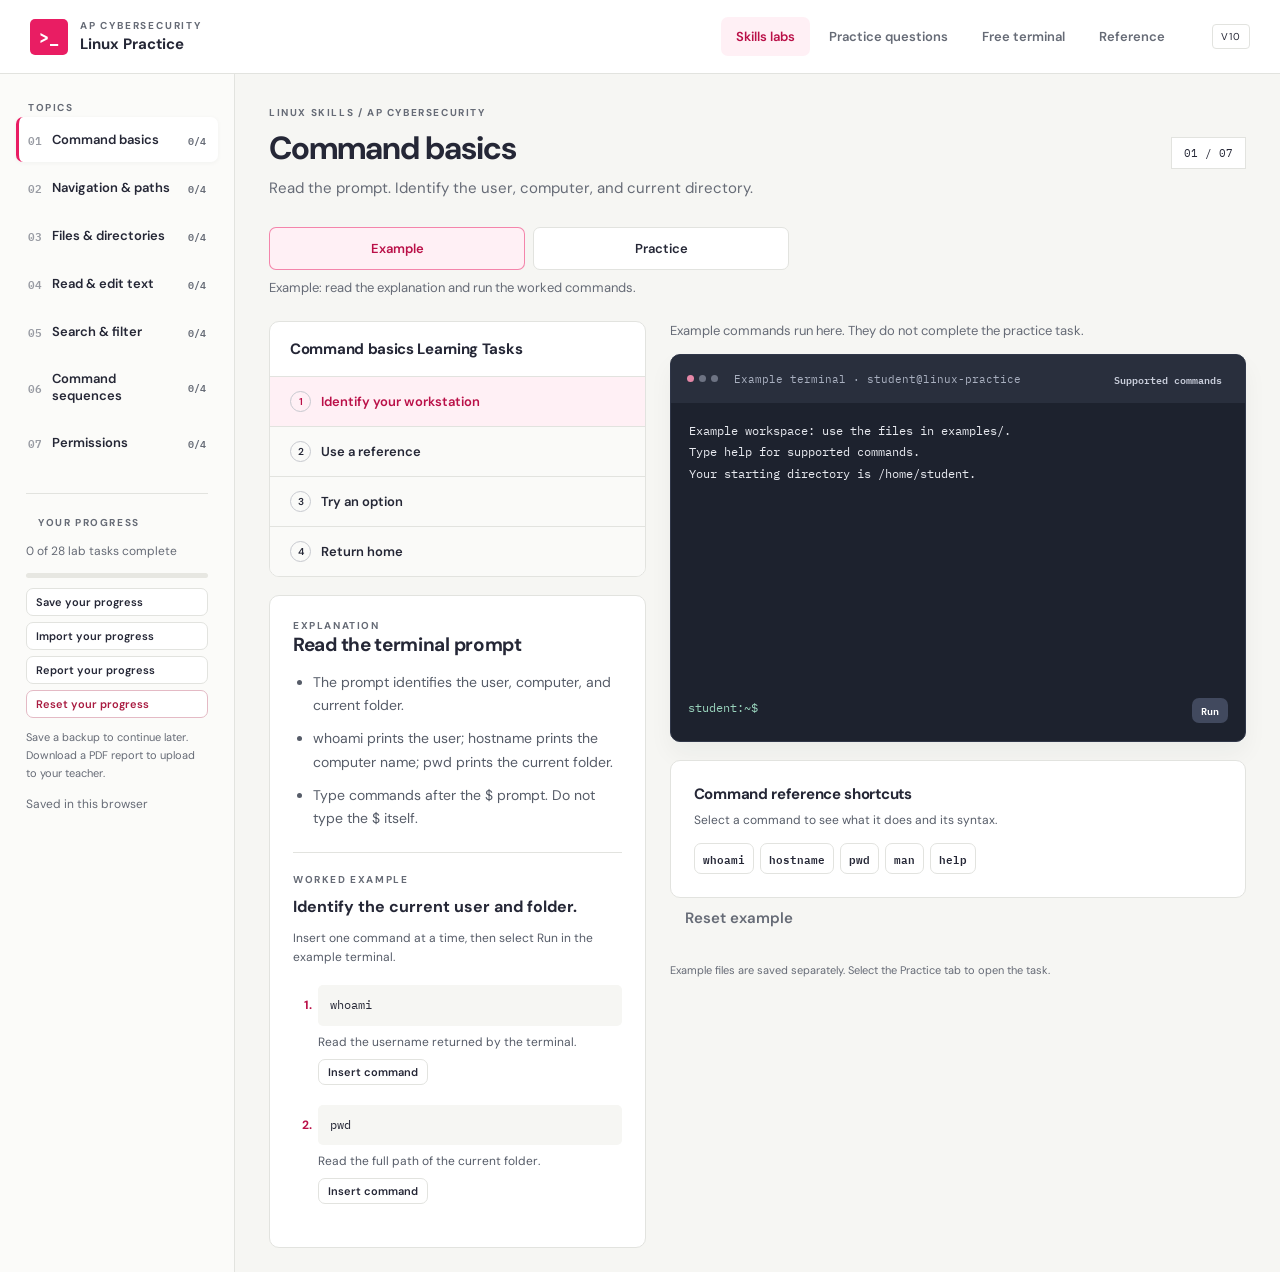
==== commit 767f2db5: "Release V10: simplify Example and Practice navigation" ====
--- a/index.html
+++ b/index.html
@@ -29,8 +29,10 @@
 .sidebar-bottom .reset-progress{color:#a91c41;border-color:#e4bac5;margin-top:5px}.danger{background:#ba1048;border-color:#ba1048;color:white}.danger:hover{background:#99103c;border-color:#99103c}.reset-progress-dialog{width:min(560px,94vw)}.reset-progress-dialog p{font-size:14px;line-height:1.7;color:var(--muted)}.reset-progress-dialog .row{margin-top:22px;justify-content:flex-end}@media(max-width:760px){.progress-actions{grid-template-columns:repeat(2,minmax(0,1fr))}}
 
 .command-shortcuts{margin:18px 0 0}
+
+.lab-modes{max-width:520px;margin:0 0 8px}.lab-modes [role=tab]{padding:12px 20px}.lab-mode-description{font-size:13px;line-height:1.6;color:var(--muted);margin:0 0 22px}.example-workspace-note{font-size:13px;line-height:1.6;color:var(--muted);margin:0 0 12px}
 </style></head>
-<body><a class="skip" href="#main">Skip to practice</a><header><div class="brand"><span class="brand-icon" aria-hidden="true">&gt;_</span><div><small>AP CYBERSECURITY</small>Linux Practice</div></div><nav class="topnav" aria-label="Practice areas"><button data-view="labs">Skills labs</button><button data-view="quiz">Practice questions</button><button data-view="sandbox">Free terminal</button><button data-view="reference">Reference</button></nav><span class="draft">V9</span></header><div class="layout"><aside id="sidebar"></aside><main class="workspace" id="main" tabindex="-1"></main></div><div id="terminal-announcement" class="sr-only" aria-live="polite"></div><div id="toast" role="status" hidden></div><input type="file" id="import-file" accept="application/json,.json" hidden><dialog id="editor" aria-labelledby="editor-title"><h2 id="editor-title">Practice text editor</h2><p id="editor-path"></p><textarea id="editor-text" aria-label="File contents" spellcheck="false"></textarea><p id="editor-message"></p><div class="row"><button class="primary" id="save-editor">Save file</button><button id="close-editor">Cancel</button></div></dialog><dialog id="reference-dialog" aria-labelledby="reference-title"><h2 id="reference-title"></h2><pre id="reference-text"></pre><button id="close-reference">Close reference</button></dialog><script>/** @license
+<body><a class="skip" href="#main">Skip to practice</a><header><div class="brand"><span class="brand-icon" aria-hidden="true">&gt;_</span><div><small>AP CYBERSECURITY</small>Linux Practice</div></div><nav class="topnav" aria-label="Practice areas"><button data-view="labs">Skills labs</button><button data-view="quiz">Practice questions</button><button data-view="sandbox">Free terminal</button><button data-view="reference">Reference</button></nav><span class="draft">V10</span></header><div class="layout"><aside id="sidebar"></aside><main class="workspace" id="main" tabindex="-1"></main></div><div id="terminal-announcement" class="sr-only" aria-live="polite"></div><div id="toast" role="status" hidden></div><input type="file" id="import-file" accept="application/json,.json" hidden><dialog id="editor" aria-labelledby="editor-title"><h2 id="editor-title">Practice text editor</h2><p id="editor-path"></p><textarea id="editor-text" aria-label="File contents" spellcheck="false"></textarea><p id="editor-message"></p><div class="row"><button class="primary" id="save-editor">Save file</button><button id="close-editor">Cancel</button></div></dialog><dialog id="reference-dialog" aria-labelledby="reference-title"><h2 id="reference-title"></h2><pre id="reference-text"></pre><button id="close-reference">Close reference</button></dialog><script>/** @license
  *
  * jsPDF - PDF Document creation from JavaScript
  * Version 4.2.1 Built on 2026-03-17T11:11:27.056Z
@@ -1265,31 +1267,31 @@
 const bottom=el('div','sidebar-bottom');append(bottom,el('div','eyebrow','Your progress'),el('p','',`${progress()} of 28 lab tasks complete`));const track=el('div','progress-track'),fill=el('span');fill.style.width=progress()/28*100+'%';track.append(fill);bottom.append(track);const actions=el('div','progress-actions');append(actions,button('Save your progress',exportProgress),button('Import your progress',()=>$('#import-file').click()),button('Report your progress',reportProgress),button('Reset your progress',confirmProgressReset,'reset-progress'));bottom.append(actions);bottom.append(el('p','progress-help','Save a backup to continue later. Download a PDF report to upload to your teacher.'));const status=el('p','storage-status');status.id='storage-status';status.textContent=storageOK?'Saved in this browser':'Browser saving unavailable. Export progress to keep your work.';bottom.append(status);aside.append(bottom);}
 function heading(title,desc,tag=''){const h=el('div','heading'),text=el('div');append(text,el('div','eyebrow','Linux skills / AP Cybersecurity'),el('h1','',title),el('p','',desc));h.append(text);if(tag)h.append(el('span','unit-tag',tag));return h;}
 function render(){save();renderSidebar();document.querySelectorAll('[data-view]').forEach(b=>{const active=b.dataset.view===state.view;b.classList.toggle('active',active);if(active)b.setAttribute('aria-current','page');else b.removeAttribute('aria-current');});const main=$('#main');main.replaceChildren();if(state.view==='labs')renderLabs(main);else if(state.view==='quiz')renderQuiz(main);else if(state.view==='reference')renderReference(main);else renderSandbox(main);}
-function switchLabMode(mode){labMode=mode;feedback=null;hintLevel=0;render();}
+function switchLabMode(mode){labMode=mode;feedback=null;hintLevel=0;render();$('#lab-mode-'+mode)?.focus();}
 function renderLesson(task){
  const lesson=LESSONS[task.id],card=el('section','card lesson-card'),pad=el('div','card-pad');
- append(pad,el('div','eyebrow','1 · Explanation'),el('h2','',lesson.title));
+ append(pad,el('div','eyebrow','Explanation'),el('h2','',lesson.title));
  const points=el('ul','lesson-points');for(const point of lesson.points)points.append(el('li','',point));pad.append(points);
- const example=el('section','worked-example');append(example,el('div','eyebrow','2 · Example'),el('h3','',lesson.goal),el('p','example-intro','Try one command at a time. Each button puts a command in the example terminal; press Run to execute it.'));
+ if(labMode==='example'){const example=el('section','worked-example');append(example,el('div','eyebrow','Worked example'),el('h3','',lesson.goal),el('p','example-intro','Insert one command at a time, then select Run in the example terminal.'));
  const steps=el('ol','example-steps');for(const [i,step]of lesson.steps.entries()){
- const item=el('li'),use=button('Use command',()=>{if(labMode!=='example')switchLabMode('example');const input=$('#command-input');input.value=step.command;input.focus();});use.setAttribute('aria-label',`Use example command ${i+1}: ${step.command}`);
+ const item=el('li'),use=button('Insert command',()=>{if(labMode!=='example')switchLabMode('example');const input=$('#command-input');input.value=step.command;input.focus();});use.setAttribute('aria-label',`Insert example command ${i+1}: ${step.command}`);
  append(item,el('pre','',step.command),el('p','',step.why),use);steps.append(item);
  }
  example.append(steps);pad.append(example);
- const next=el('div','lesson-next');append(next,el('div','eyebrow','3 · Practice task'),el('p','','Use the same skill with different files, values, or steps. The practice solution stays hidden until you ask for it.'),button('Start practice →',()=>switchLabMode('practice'),'primary'));pad.append(next);card.append(pad);return card;
+ }card.append(pad);return card;
 }
 function renderLabs(main){
  const t=topic(),task=currentTask(),isExample=labMode==='example';state.task=task.id;loadShell(isExample?'example:'+task.id:task.id);
- main.append(heading(t.label,t.desc,`${t.short} / 07`));const grid=el('div','labgrid'),left=el('div','left-column');
+ main.append(heading(t.label,t.desc,`${t.short} / 07`));const modes=el('div','lab-modes');modes.setAttribute('role','tablist');modes.setAttribute('aria-label','Task workspace');for(const [mode,label]of [['example','Example'],['practice','Practice']]){const b=button(label,()=>switchLabMode(mode),labMode===mode?'active':'');b.id='lab-mode-'+mode;b.setAttribute('role','tab');b.setAttribute('aria-selected',String(labMode===mode));b.setAttribute('aria-controls','lab-workspace-panel');b.tabIndex=labMode===mode?0:-1;b.addEventListener('keydown',e=>{if(e.key==='ArrowLeft'||e.key==='ArrowRight'){e.preventDefault();switchLabMode(labMode==='example'?'practice':'example');}});modes.append(b);}main.append(modes,el('p','lab-mode-description',isExample?'Example: read the explanation and run the worked commands.':'Practice: solve the task in a separate workspace, then check your work.'));const grid=el('div','labgrid'),left=el('div','left-column');
  const tasks=el('nav','card tasks');tasks.setAttribute('aria-label',t.label+' Learning Tasks');tasks.append(el('h2','tasks-heading',t.label+' Learning Tasks'));for(const [i,x]of t.tasks.entries()){const b=button('',()=>{state.task=x.id;labMode='example';feedback=null;hintLevel=0;render();});b.className='taskbutton'+(x.id===task.id?' selected':'');append(b,el('span','task-dot'+(state.completed[x.id]?' complete':''),state.completed[x.id]?'✓':i+1),el('span','',x.title));if(x.id===task.id)b.setAttribute('aria-current','step');tasks.append(b);}left.append(tasks);left.append(renderLesson(task));grid.append(left);
- const right=el('div'),modes=el('div','lab-modes');modes.setAttribute('role','group');modes.setAttribute('aria-label','Learning steps');for(const [mode,label]of [['example','2 · Example'],['practice','3 · Practice']]){const b=button(label,()=>switchLabMode(mode),labMode===mode?'active':'');b.setAttribute('aria-pressed',String(labMode===mode));modes.append(b);}right.append(modes);
+ grid.id='lab-workspace-panel';grid.setAttribute('role','tabpanel');grid.setAttribute('aria-labelledby','lab-mode-'+labMode);const right=el('div');
  const detail=el('section','card task-detail'),pad=el('div','card-pad');
- if(isExample){append(pad,el('div','eyebrow','Example workspace'),el('h2','',LESSONS[task.id].goal),el('p','','Try the steps on the left in the example terminal below. Example work is separate from your practice task and does not earn completion.'),button('Practice',()=>switchLabMode('practice'),'primary'));}
- else{append(pad,el('div','eyebrow',`Your turn · Task ${t.tasks.indexOf(task)+1} of ${t.tasks.length}`),el('h2','',task.title),el('p','',task.goal));const row=el('div','row');append(row,button('Check my work',()=>checkTask(task),'primary'),button('Hint',()=>{hintLevel++;drawHints(task);}),button('Reset task',()=>resetTask(task.id),'quiet'));pad.append(row);const hints=el('div','hint');hints.id='task-hints';pad.append(hints);const fb=el('div');fb.id='task-feedback';fb.setAttribute('aria-live','polite');pad.append(fb);}
- detail.append(pad);right.append(detail);
+ if(isExample){right.append(el('p','example-workspace-note','Example commands run here. They do not complete the practice task.'));}
+ else{append(pad,el('div','eyebrow',`Practice task ${t.tasks.indexOf(task)+1} of ${t.tasks.length}`),el('h2','',task.title),el('p','',task.goal));const row=el('div','row');append(row,button('Check my work',()=>checkTask(task),'primary'),button('Hint',()=>{hintLevel++;drawHints(task);}),button('Reset task',()=>resetTask(task.id),'quiet'));pad.append(row);const hints=el('div','hint');hints.id='task-hints';pad.append(hints);const fb=el('div');fb.id='task-feedback';fb.setAttribute('aria-live','polite');pad.append(fb);}
+ if(!isExample){detail.append(pad);right.append(detail);}
  const shortcuts=el('section','card card-pad command-shortcuts');shortcuts.setAttribute('aria-label','Command reference shortcuts');append(shortcuts,el('h2','','Command reference shortcuts'),el('p','','Select a command to see what it does and its syntax.'));const refs=el('div','reference-strip');for(const c of t.terms)refs.append(button(c,()=>openReference(c)));shortcuts.append(refs);right.append(terminal(isExample));right.append(shortcuts);
  if(isExample)right.append(button('Reset example',()=>resetTask('example:'+task.id),'quiet'));
- right.append(el('p','bottomnote',isExample?'Example files are saved in this example workspace. Select Practice to open the task.':'This terminal changes only the files for this practice task. Your example workspace stays separate.'));grid.append(right);main.append(grid);drawHints(task);if(feedback&&!isExample)drawTaskFeedback(task);
+ right.append(el('p','bottomnote',isExample?'Example files are saved separately. Select the Practice tab to open the task.':'This terminal changes only the files for this practice task. Your example workspace stays separate.'));grid.append(right);main.append(grid);drawHints(task);if(feedback&&!isExample)drawTaskFeedback(task);
 }
 function drawHints(task){const n=$('#task-hints');if(!n)return;n.replaceChildren();if(hintLevel){n.append(el('span','',task.hint));n.append(button('Show a worked solution',()=>{hintLevel=2;drawHints(task);},'quiet'));}if(hintLevel>=2)n.append(el('pre','',task.solution));}
 function checkTask(task){try{const passed=task.check(shell);if(passed){state.completed[task.id]={at:new Date().toISOString(),hints:hintLevel};feedback={ok:true,text:'Task complete.'};}else feedback={ok:false,text:'Not complete yet. Check the required location, filename, and contents. For read tasks, display the requested file. Use a hint if you need a starting point.'};keepShell();drawTaskFeedback(task);renderSidebar();}catch{feedback={ok:false,text:'Check your task state, or reset this task and try again.'};drawTaskFeedback(task);}}
